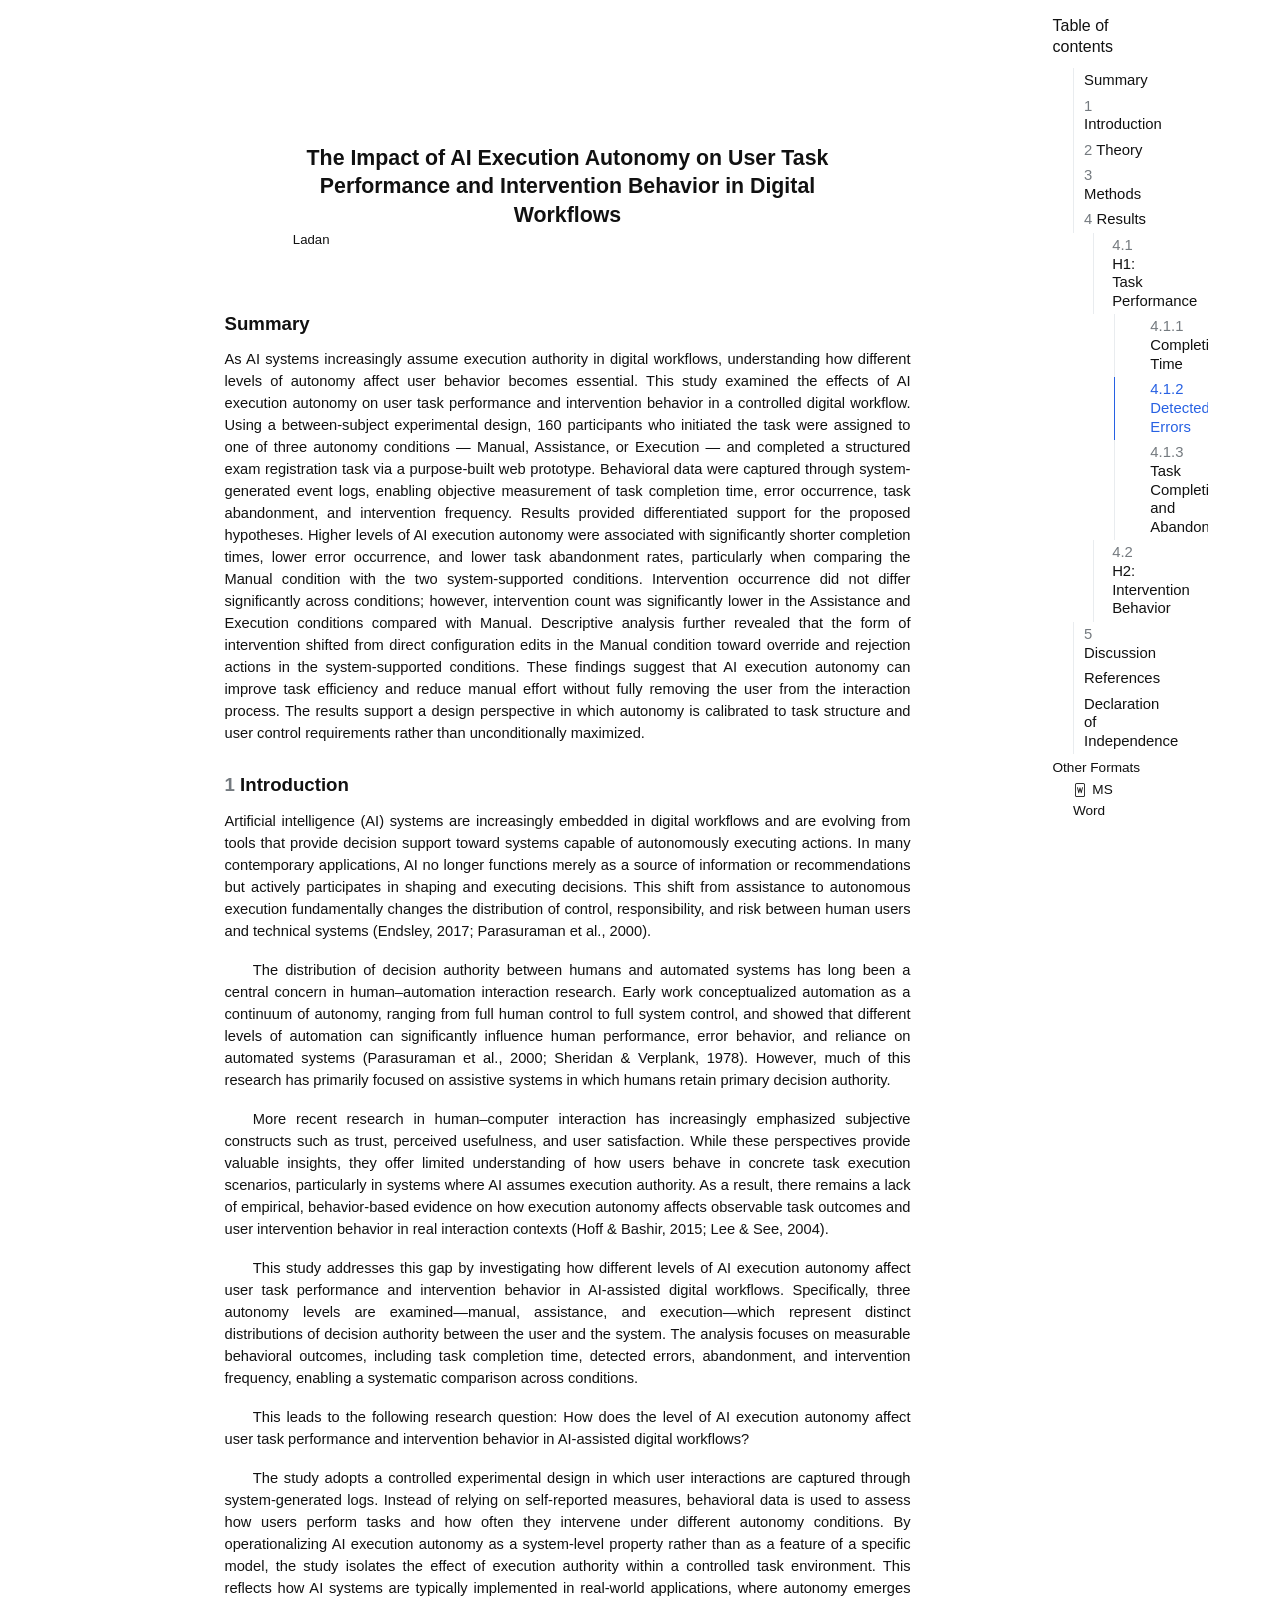
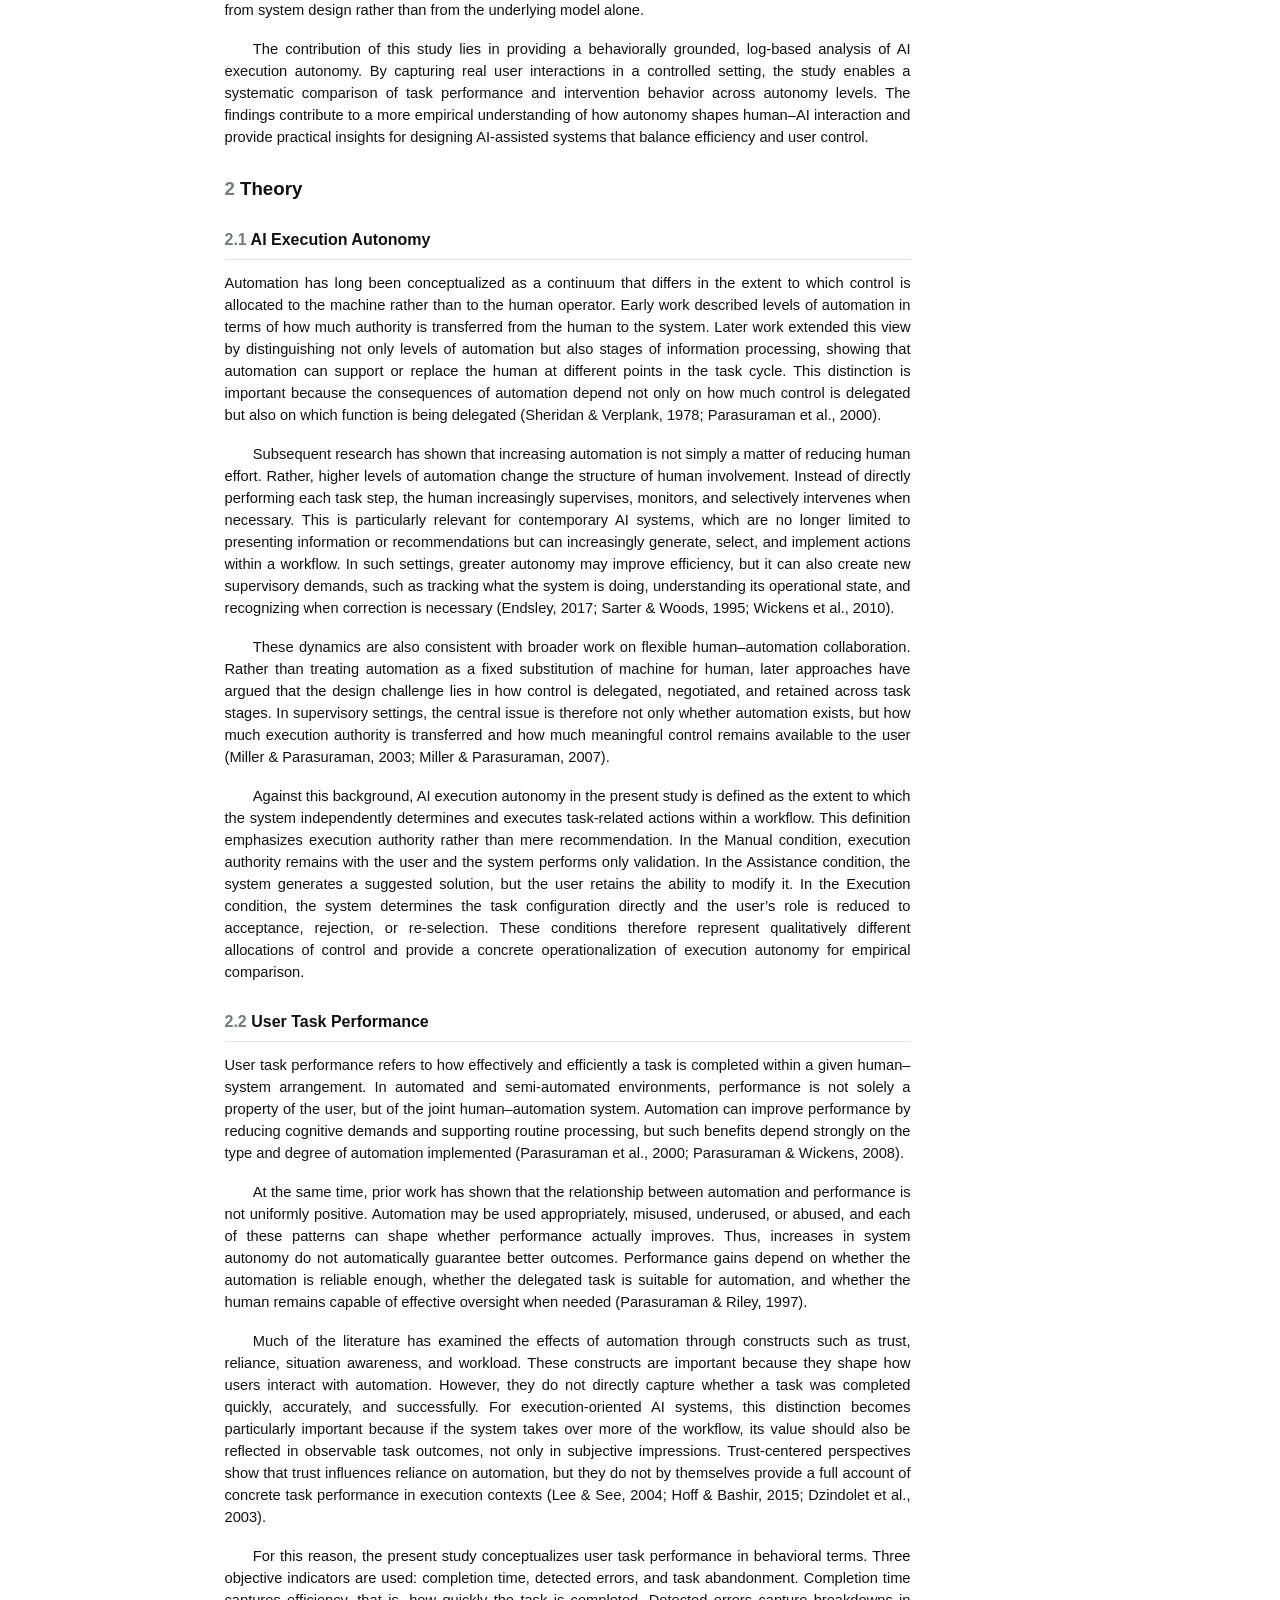
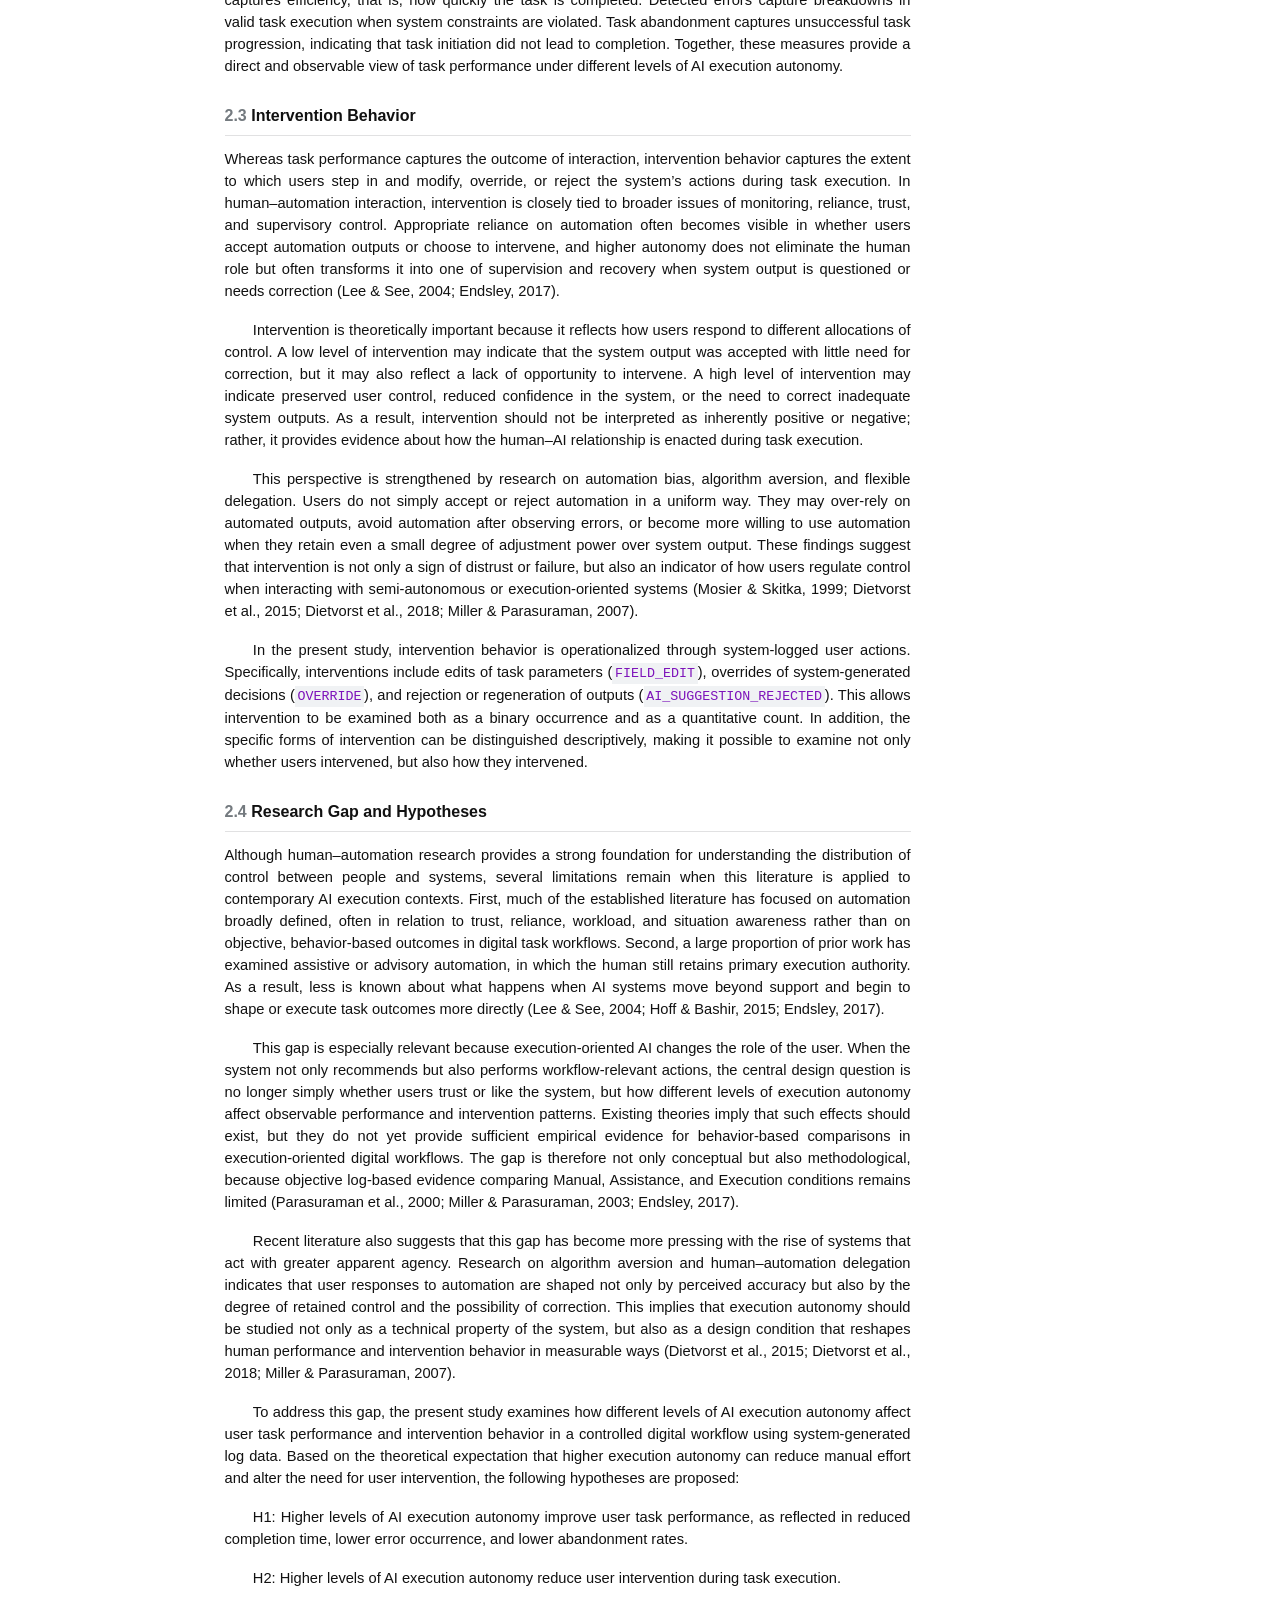
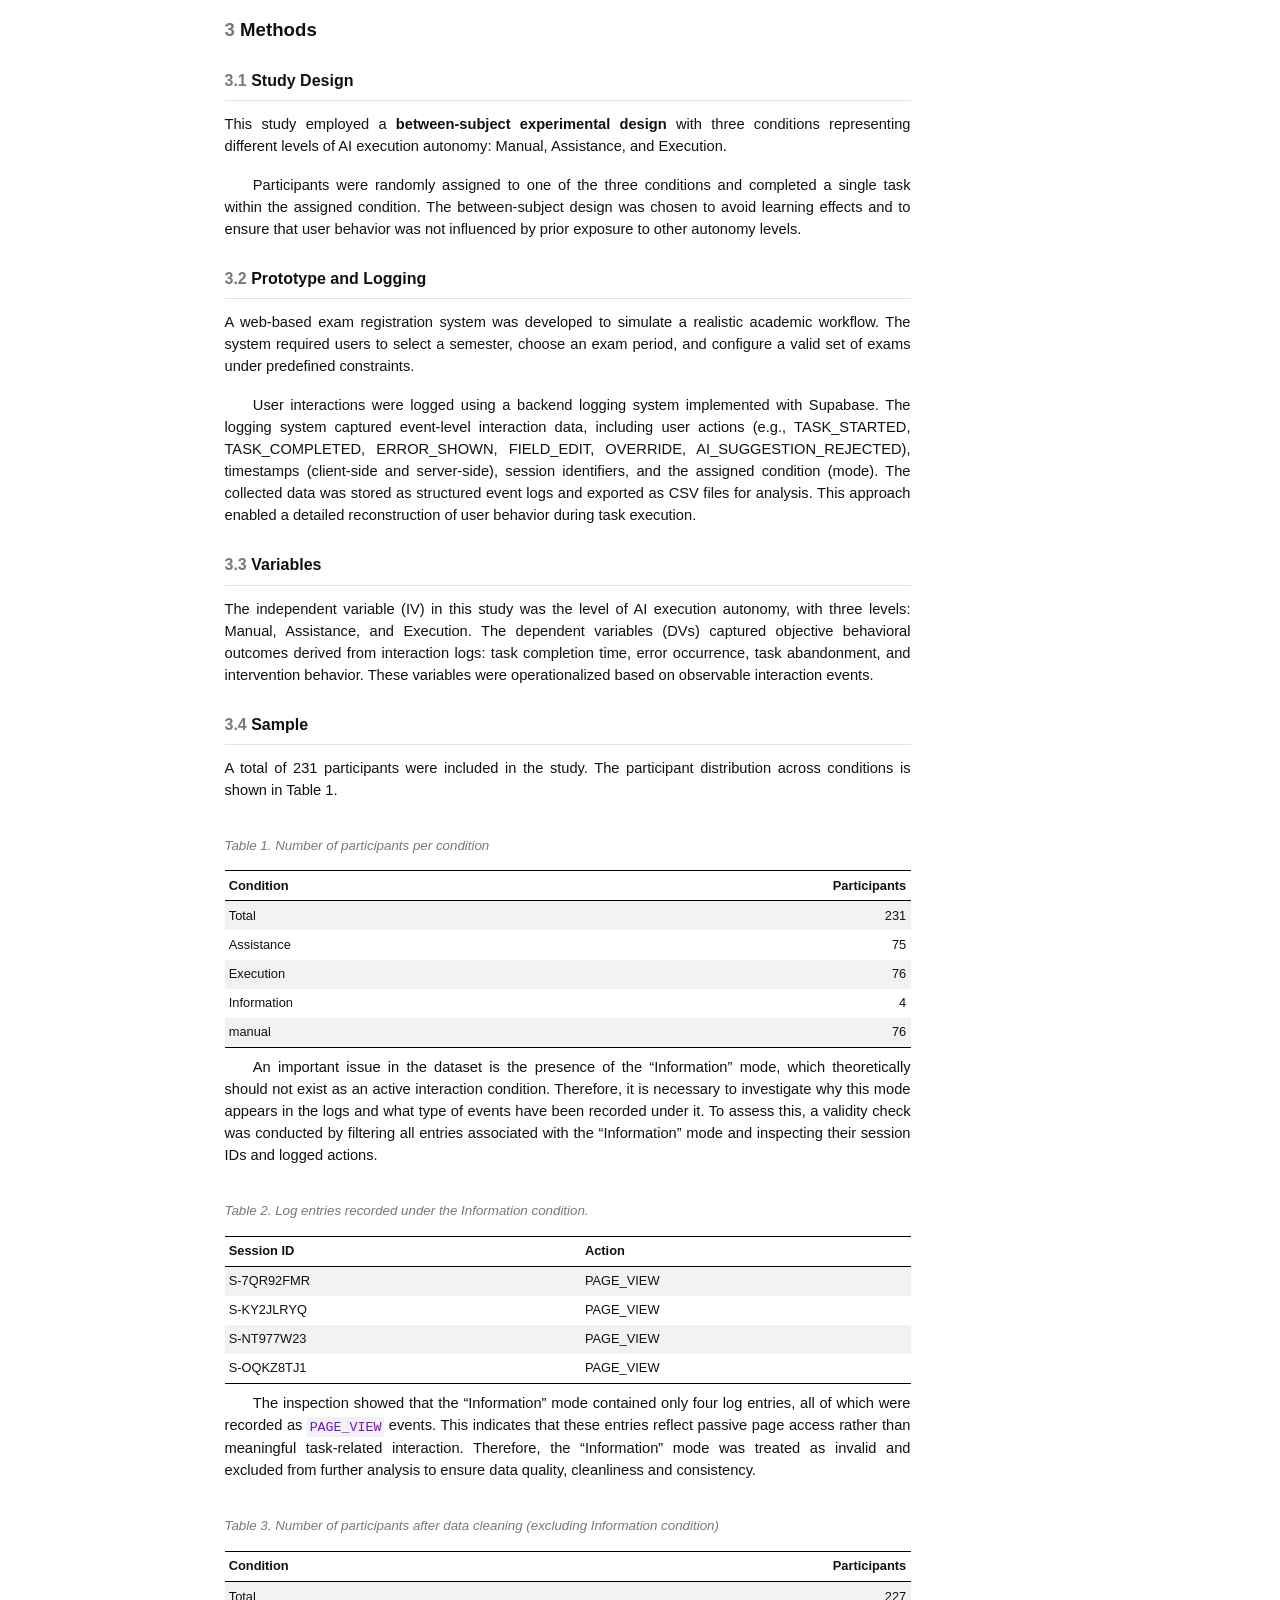
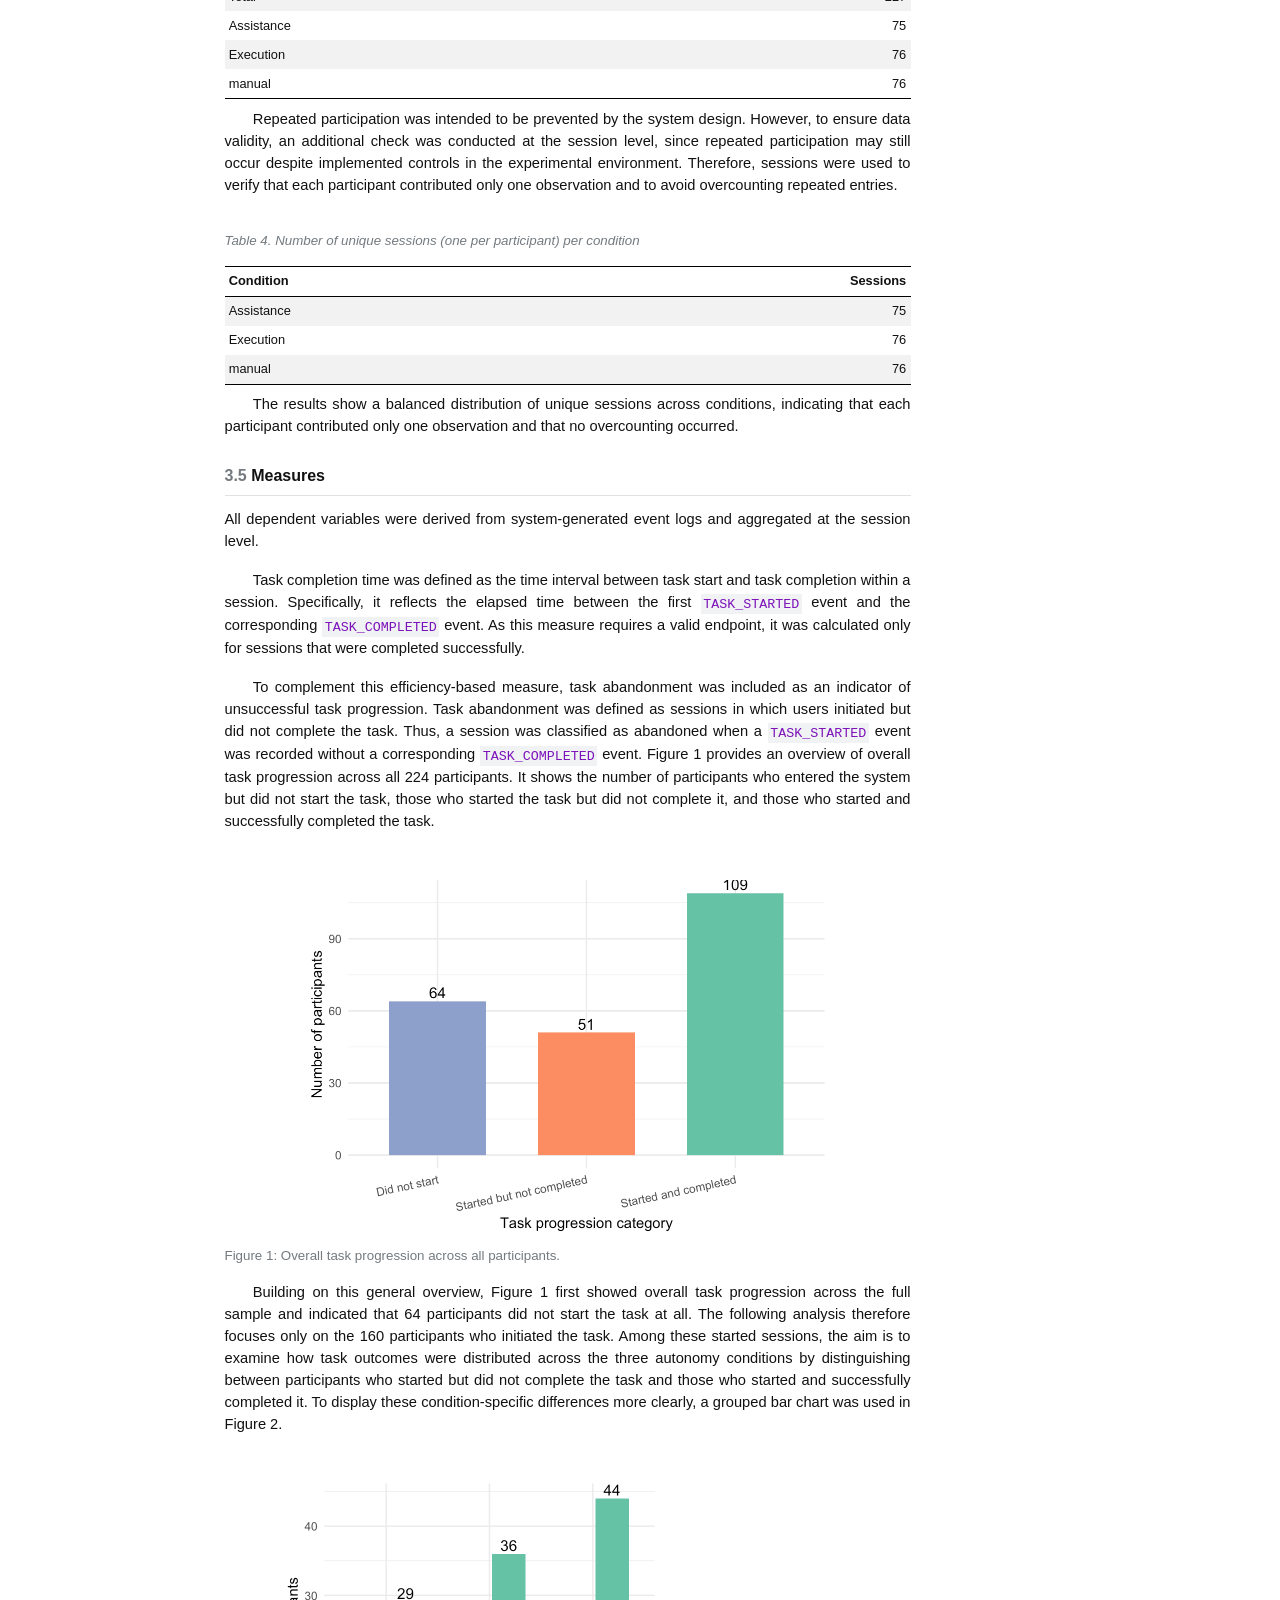
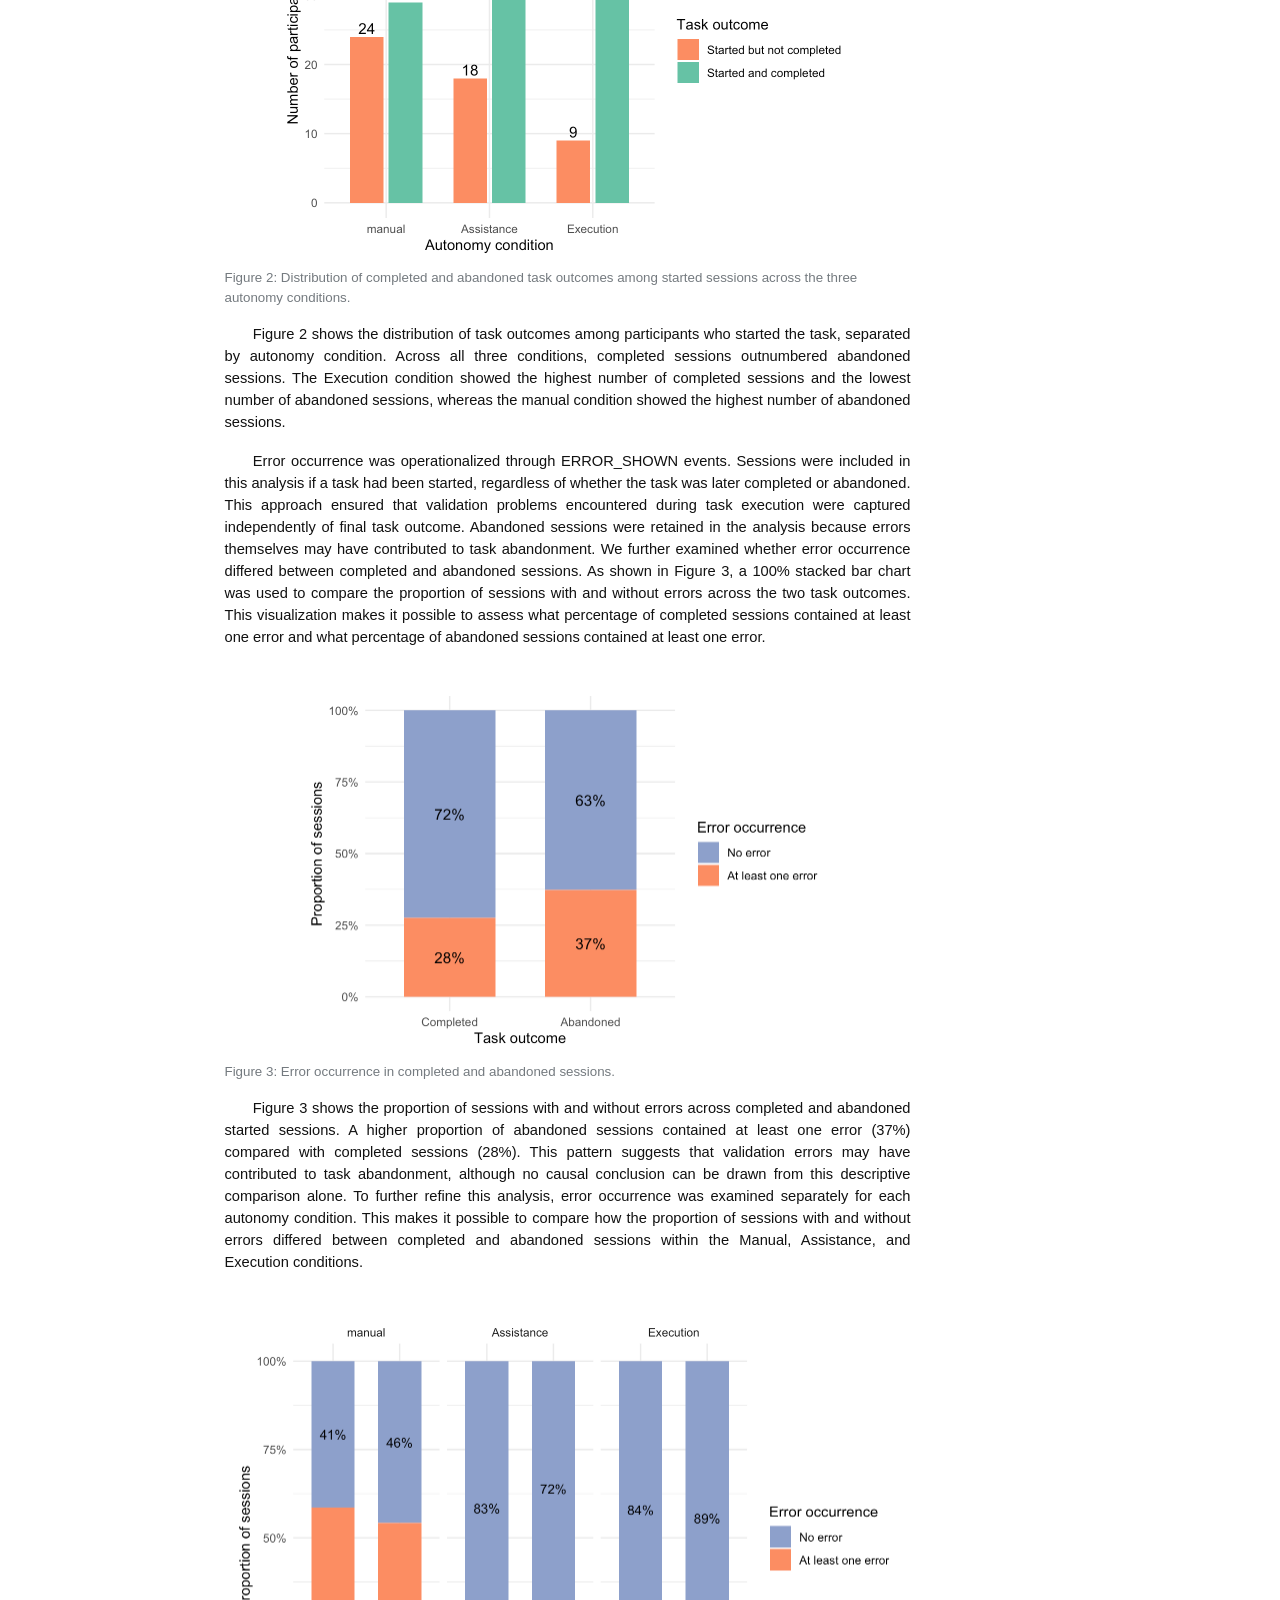
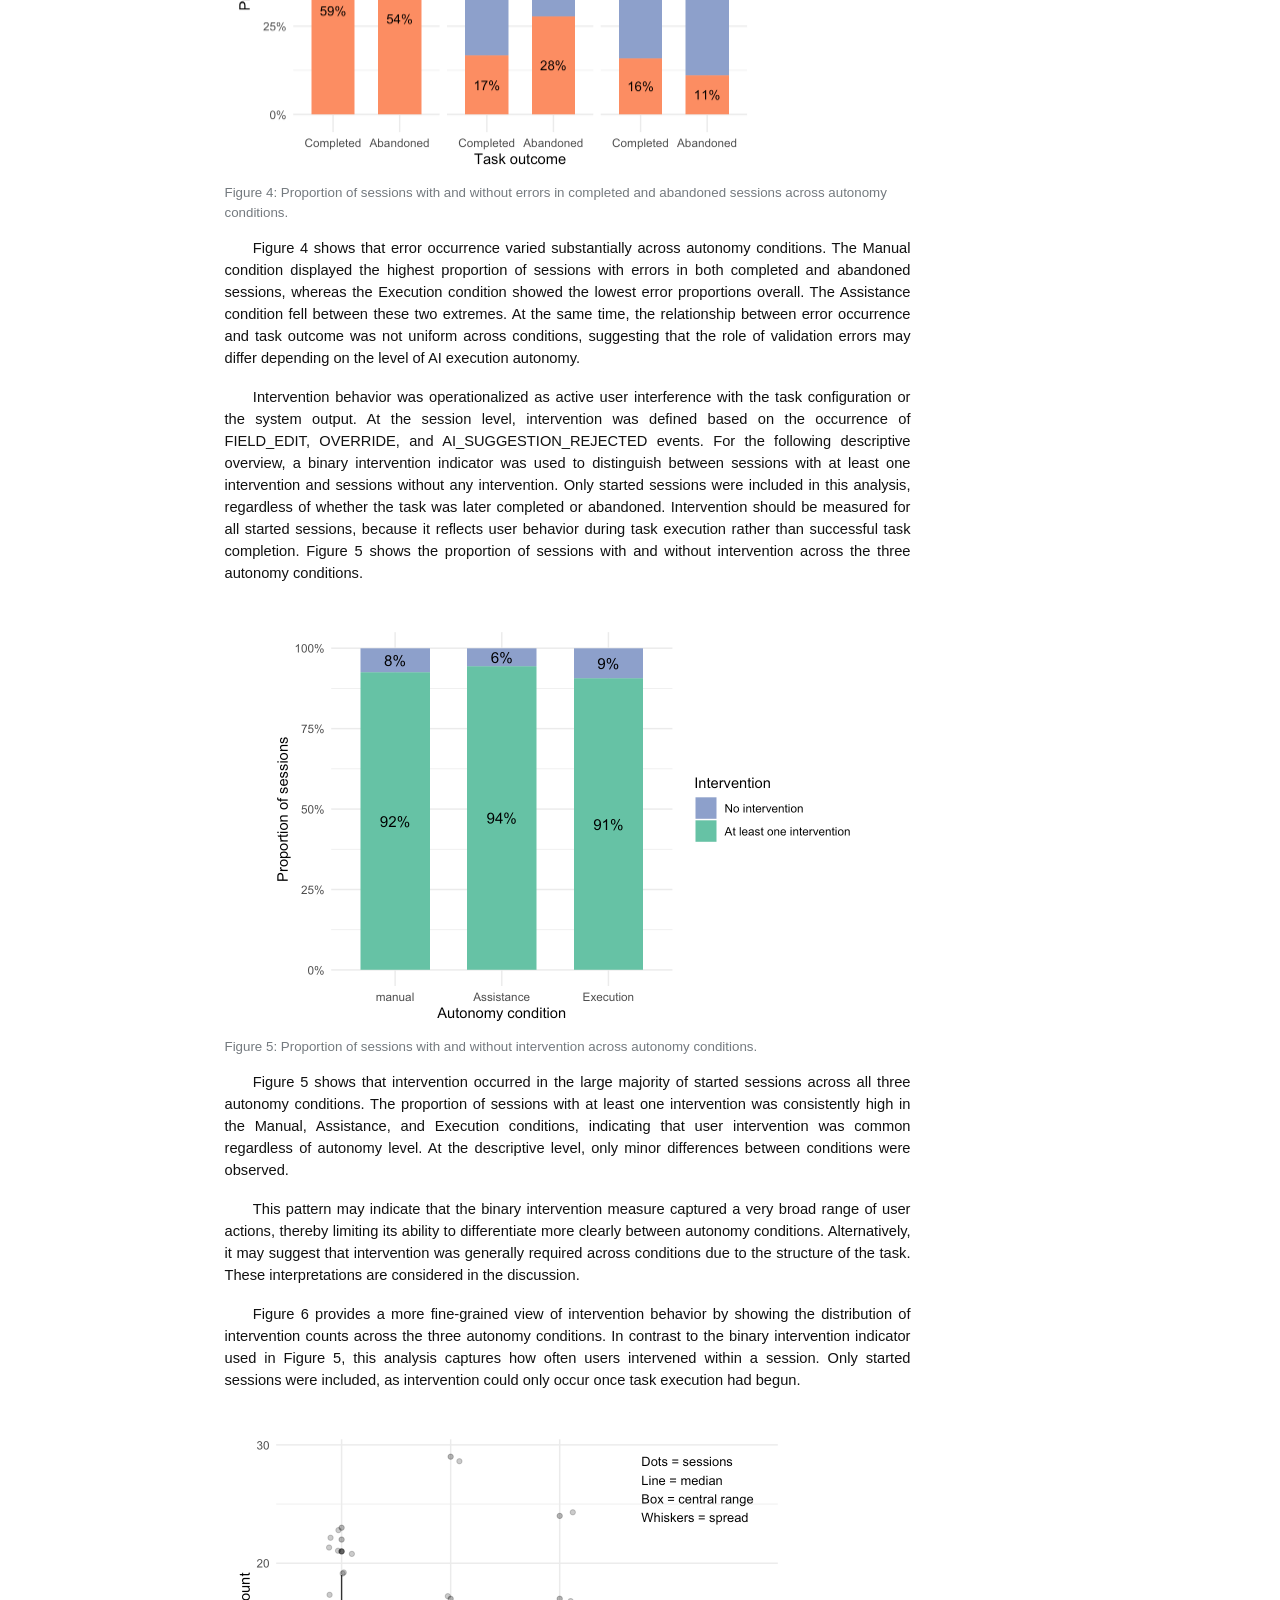
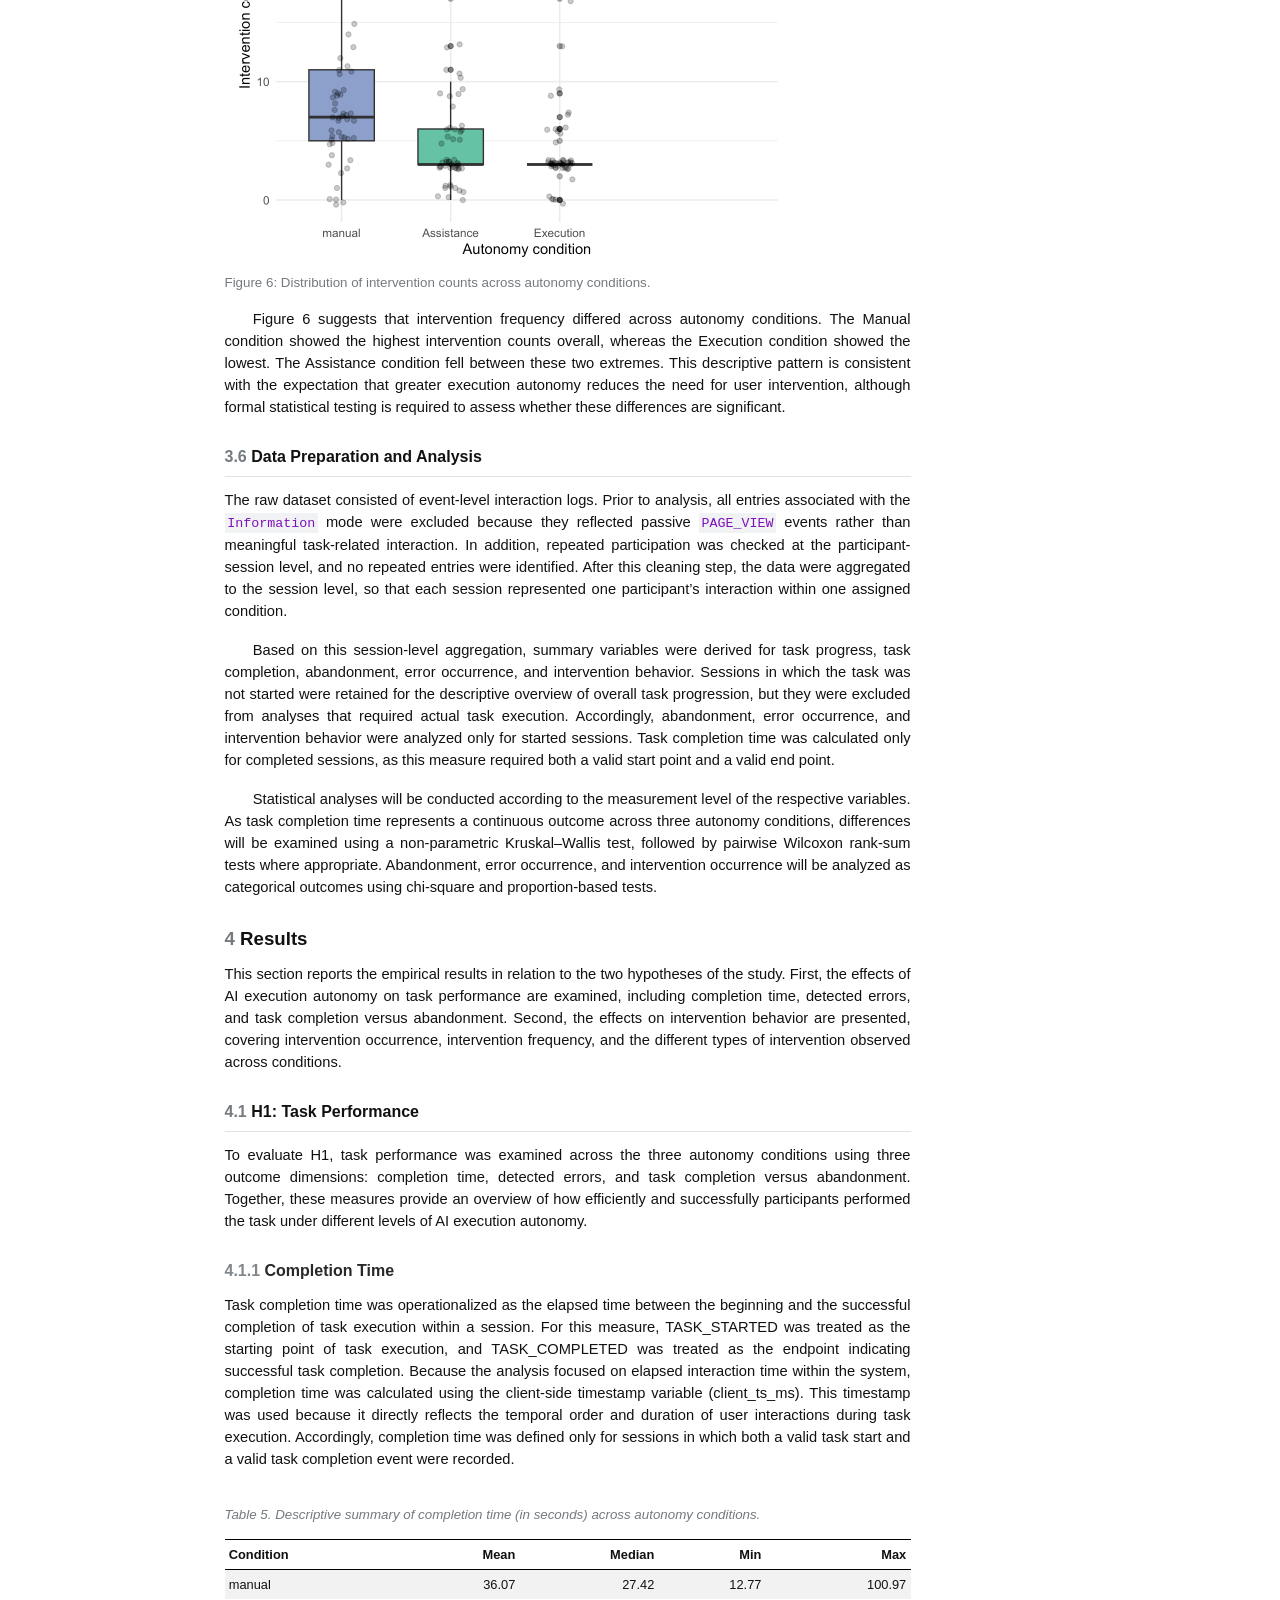
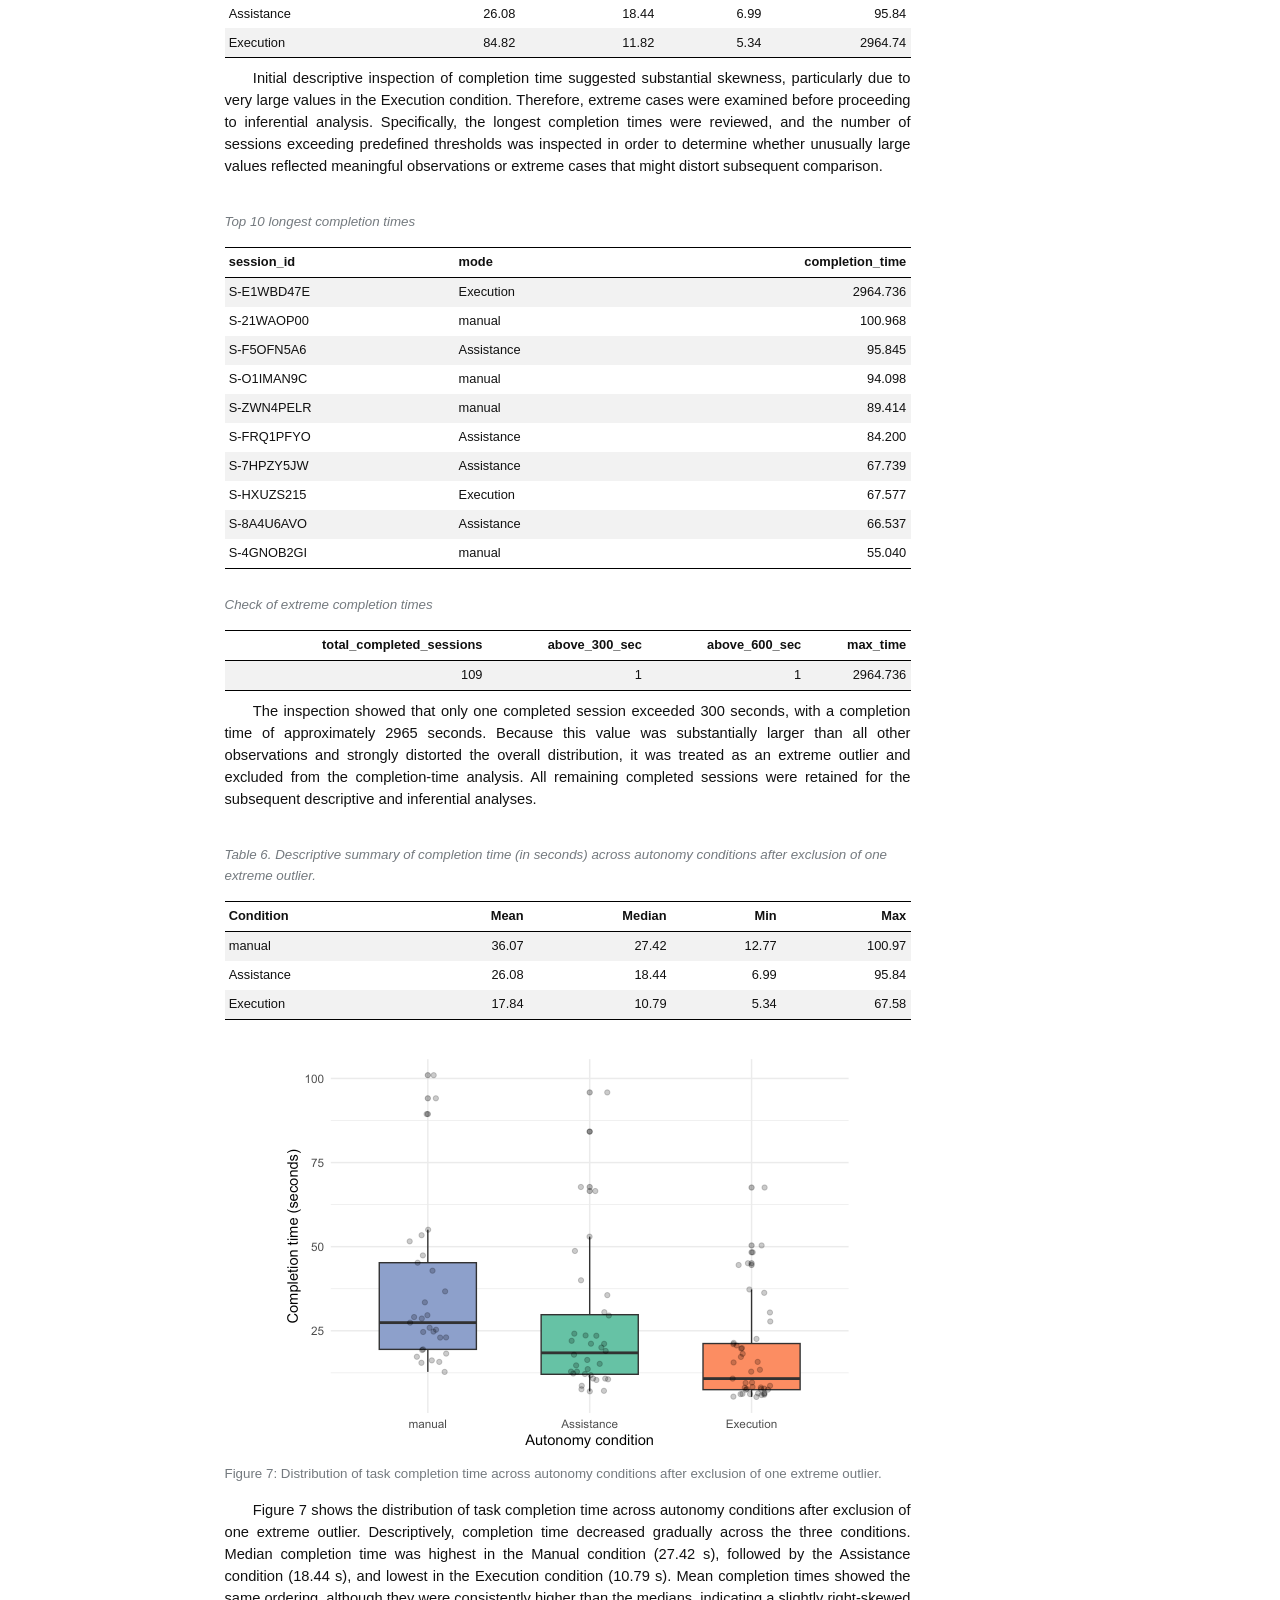
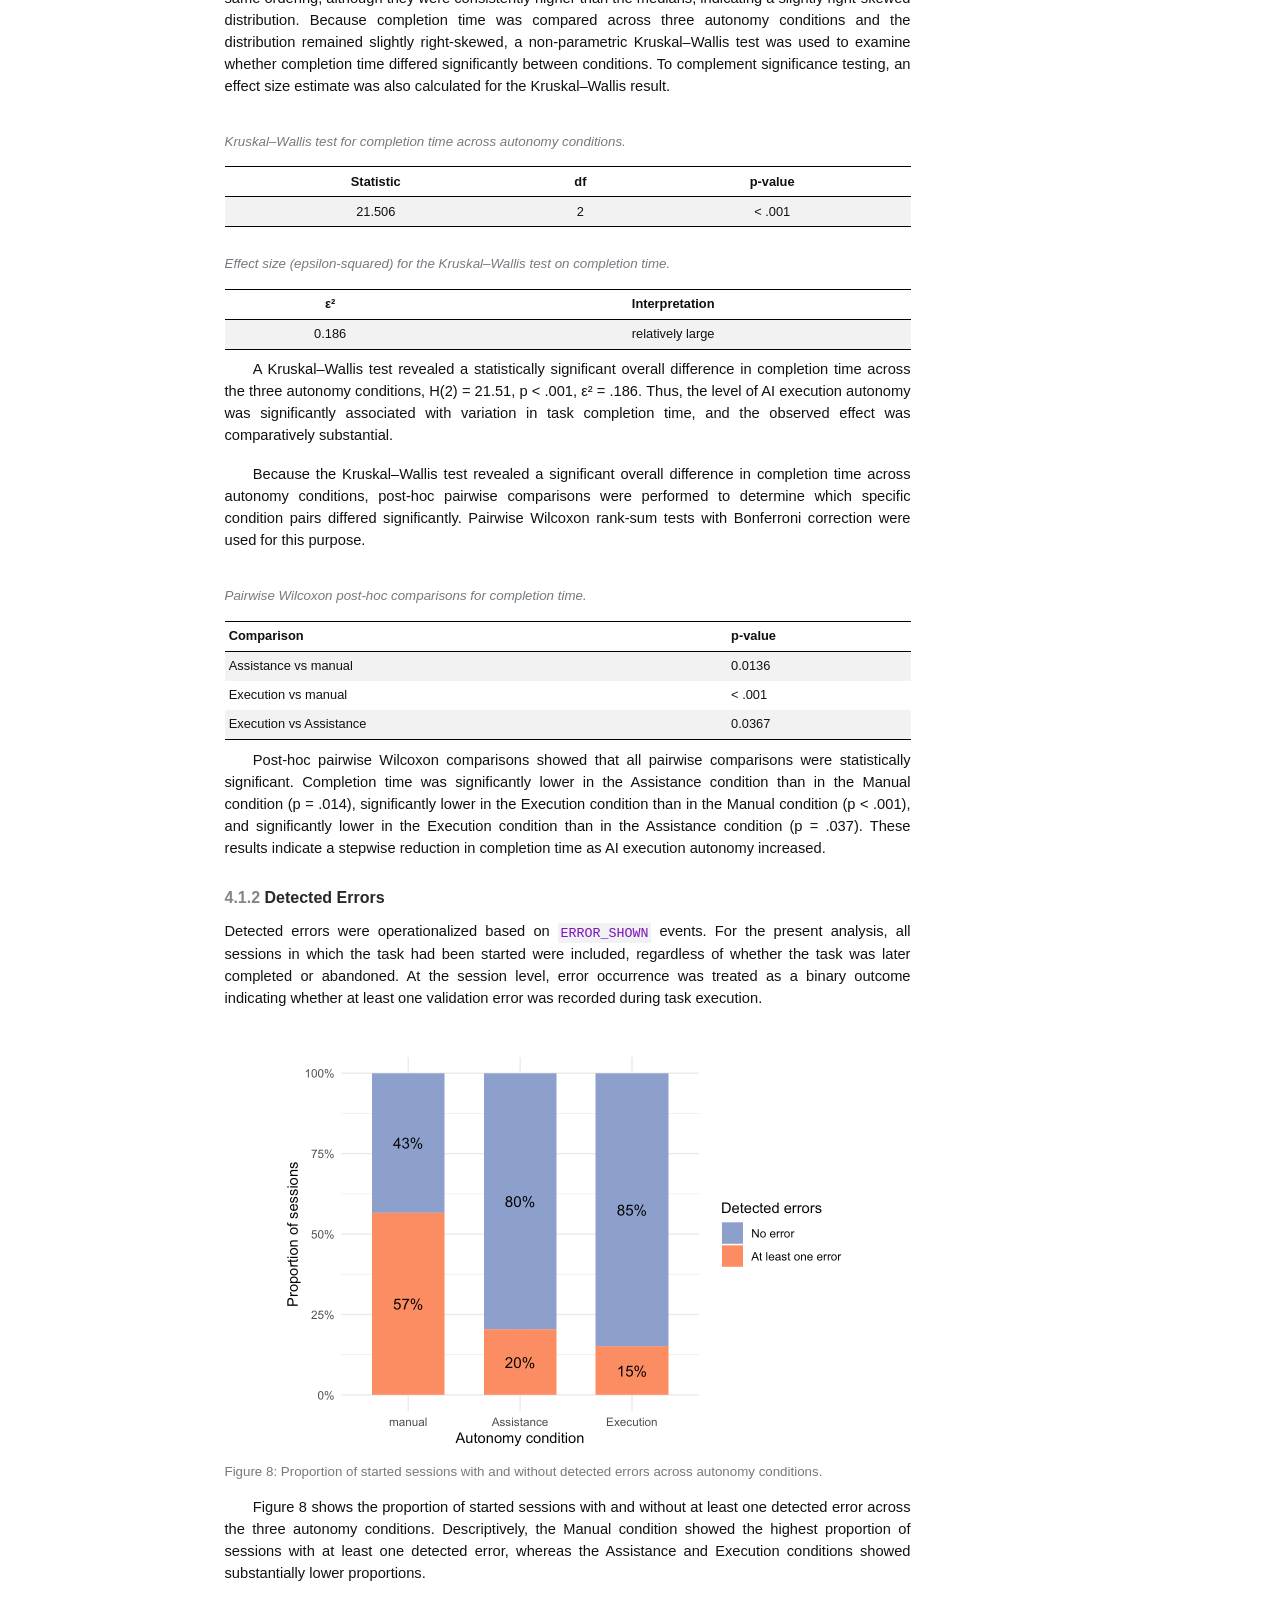
==== index.html @ ee274d94 "Apply PFH formatting guidelines - Add Summary and Declaration of Independence sections - Convert bul" ====
<!DOCTYPE html>
<html xmlns="http://www.w3.org/1999/xhtml" lang="en" xml:lang="en"><head>

<meta charset="utf-8">
<meta name="generator" content="quarto-1.9.36">

<meta name="viewport" content="width=device-width, initial-scale=1.0, user-scalable=yes">

<meta name="author" content="Ladan">

<title>The Impact of AI Execution Autonomy on User Task Performance and Intervention Behavior in Digital Workflows</title>
<style>
/* Default styles provided by pandoc.
** See https://pandoc.org/MANUAL.html#variables-for-html for config info.
*/
code{white-space: pre-wrap;}
span.smallcaps{font-variant: small-caps;}
div.columns{display: flex; gap: min(4vw, 1.5em);}
div.column{flex: auto; overflow-x: auto;}
div.hanging-indent{margin-left: 1.5em; text-indent: -1.5em;}
ul.task-list{list-style: none;}
ul.task-list li input[type="checkbox"] {
  width: 0.8em;
  margin: 0 0.8em 0.2em -1em; /* quarto-specific, see https://github.com/quarto-dev/quarto-cli/issues/4556 */ 
  vertical-align: middle;
}
</style>


<script src="ai-execution-autonomy-analysis_files/libs/clipboard/clipboard.min.js"></script>
<script src="ai-execution-autonomy-analysis_files/libs/quarto-html/quarto.js" type="module"></script>
<script src="ai-execution-autonomy-analysis_files/libs/quarto-html/tabsets/tabsets.js" type="module"></script>
<script src="ai-execution-autonomy-analysis_files/libs/quarto-html/popper.min.js"></script>
<script src="ai-execution-autonomy-analysis_files/libs/quarto-html/tippy.umd.min.js"></script>
<script src="ai-execution-autonomy-analysis_files/libs/quarto-html/anchor.min.js"></script>
<link href="ai-execution-autonomy-analysis_files/libs/quarto-html/tippy.css" rel="stylesheet">
<link href="ai-execution-autonomy-analysis_files/libs/quarto-html/quarto-syntax-highlighting-845c23b38eaddc0f92fda52bfe77a8c8.css" rel="stylesheet" id="quarto-text-highlighting-styles">
<script src="ai-execution-autonomy-analysis_files/libs/bootstrap/bootstrap.min.js"></script>
<link href="ai-execution-autonomy-analysis_files/libs/bootstrap/bootstrap-icons.css" rel="stylesheet">
<link href="ai-execution-autonomy-analysis_files/libs/bootstrap/bootstrap-8ffd5f67044e5306d9846f29df41dda5.min.css" rel="stylesheet" append-hash="true" id="quarto-bootstrap" data-mode="light">


<link rel="stylesheet" href="styles.css">
</head>

<body class="quarto-light">

<div id="quarto-content" class="page-columns page-rows-contents page-layout-article">
<div id="quarto-margin-sidebar" class="sidebar margin-sidebar">
  <nav id="TOC" role="doc-toc" class="toc-active">
    <h2 id="toc-title">Table of contents</h2>
   
  <ul>
  <li><a href="#summary" id="toc-summary" class="nav-link active" data-scroll-target="#summary">Summary</a></li>
  <li><a href="#introduction" id="toc-introduction" class="nav-link" data-scroll-target="#introduction"><span class="header-section-number">1</span> Introduction</a></li>
  <li><a href="#theory" id="toc-theory" class="nav-link" data-scroll-target="#theory"><span class="header-section-number">2</span> Theory</a>
  <ul class="collapse">
  <li><a href="#ai-execution-autonomy" id="toc-ai-execution-autonomy" class="nav-link" data-scroll-target="#ai-execution-autonomy"><span class="header-section-number">2.1</span> AI Execution Autonomy</a></li>
  <li><a href="#user-task-performance" id="toc-user-task-performance" class="nav-link" data-scroll-target="#user-task-performance"><span class="header-section-number">2.2</span> User Task Performance</a></li>
  <li><a href="#intervention-behavior" id="toc-intervention-behavior" class="nav-link" data-scroll-target="#intervention-behavior"><span class="header-section-number">2.3</span> Intervention Behavior</a></li>
  <li><a href="#research-gap-and-hypotheses" id="toc-research-gap-and-hypotheses" class="nav-link" data-scroll-target="#research-gap-and-hypotheses"><span class="header-section-number">2.4</span> Research Gap and Hypotheses</a></li>
  </ul></li>
  <li><a href="#methods" id="toc-methods" class="nav-link" data-scroll-target="#methods"><span class="header-section-number">3</span> Methods</a>
  <ul class="collapse">
  <li><a href="#study-design" id="toc-study-design" class="nav-link" data-scroll-target="#study-design"><span class="header-section-number">3.1</span> Study Design</a></li>
  <li><a href="#prototype-and-logging" id="toc-prototype-and-logging" class="nav-link" data-scroll-target="#prototype-and-logging"><span class="header-section-number">3.2</span> Prototype and Logging</a></li>
  <li><a href="#variables" id="toc-variables" class="nav-link" data-scroll-target="#variables"><span class="header-section-number">3.3</span> Variables</a></li>
  <li><a href="#sample" id="toc-sample" class="nav-link" data-scroll-target="#sample"><span class="header-section-number">3.4</span> Sample</a></li>
  <li><a href="#measures" id="toc-measures" class="nav-link" data-scroll-target="#measures"><span class="header-section-number">3.5</span> Measures</a></li>
  <li><a href="#data-preparation-and-analysis" id="toc-data-preparation-and-analysis" class="nav-link" data-scroll-target="#data-preparation-and-analysis"><span class="header-section-number">3.6</span> Data Preparation and Analysis</a></li>
  </ul></li>
  <li><a href="#results" id="toc-results" class="nav-link" data-scroll-target="#results"><span class="header-section-number">4</span> Results</a>
  <ul class="collapse">
  <li><a href="#h1-task-performance" id="toc-h1-task-performance" class="nav-link" data-scroll-target="#h1-task-performance"><span class="header-section-number">4.1</span> H1: Task Performance</a>
  <ul class="collapse">
  <li><a href="#completion-time" id="toc-completion-time" class="nav-link" data-scroll-target="#completion-time"><span class="header-section-number">4.1.1</span> Completion Time</a></li>
  <li><a href="#detected-errors" id="toc-detected-errors" class="nav-link" data-scroll-target="#detected-errors"><span class="header-section-number">4.1.2</span> Detected Errors</a></li>
  <li><a href="#task-completion-and-abandonment" id="toc-task-completion-and-abandonment" class="nav-link" data-scroll-target="#task-completion-and-abandonment"><span class="header-section-number">4.1.3</span> Task Completion and Abandonment</a></li>
  </ul></li>
  <li><a href="#h2-intervention-behavior" id="toc-h2-intervention-behavior" class="nav-link" data-scroll-target="#h2-intervention-behavior"><span class="header-section-number">4.2</span> H2: Intervention Behavior</a>
  <ul class="collapse">
  <li><a href="#intervention-occurrence" id="toc-intervention-occurrence" class="nav-link" data-scroll-target="#intervention-occurrence"><span class="header-section-number">4.2.1</span> Intervention Occurrence</a></li>
  <li><a href="#intervention-count" id="toc-intervention-count" class="nav-link" data-scroll-target="#intervention-count"><span class="header-section-number">4.2.2</span> Intervention Count</a></li>
  <li><a href="#types-of-intervention" id="toc-types-of-intervention" class="nav-link" data-scroll-target="#types-of-intervention"><span class="header-section-number">4.2.3</span> Types of Intervention</a></li>
  </ul></li>
  </ul></li>
  <li><a href="#discussion" id="toc-discussion" class="nav-link" data-scroll-target="#discussion"><span class="header-section-number">5</span> Discussion</a>
  <ul class="collapse">
  <li><a href="#evaluation-of-hypotheses" id="toc-evaluation-of-hypotheses" class="nav-link" data-scroll-target="#evaluation-of-hypotheses"><span class="header-section-number">5.1</span> Evaluation of Hypotheses</a></li>
  <li><a href="#summary-of-findings" id="toc-summary-of-findings" class="nav-link" data-scroll-target="#summary-of-findings"><span class="header-section-number">5.2</span> Summary of Findings</a></li>
  <li><a href="#interpretation" id="toc-interpretation" class="nav-link" data-scroll-target="#interpretation"><span class="header-section-number">5.3</span> Interpretation</a></li>
  <li><a href="#limitations" id="toc-limitations" class="nav-link" data-scroll-target="#limitations"><span class="header-section-number">5.4</span> Limitations</a></li>
  <li><a href="#practical-implications" id="toc-practical-implications" class="nav-link" data-scroll-target="#practical-implications"><span class="header-section-number">5.5</span> Practical Implications</a></li>
  <li><a href="#conclusion" id="toc-conclusion" class="nav-link" data-scroll-target="#conclusion"><span class="header-section-number">5.6</span> Conclusion</a></li>
  </ul></li>
  <li><a href="#references" id="toc-references" class="nav-link" data-scroll-target="#references">References</a></li>
  <li><a href="#declaration-of-independence" id="toc-declaration-of-independence" class="nav-link" data-scroll-target="#declaration-of-independence">Declaration of Independence</a></li>
  </ul>
<div class="quarto-alternate-formats"><h2>Other Formats</h2><ul><li><a href="ai-execution-autonomy-analysis.docx"><i class="bi bi-file-word"></i>MS Word</a></li></ul></div></nav>
</div>
<main class="content" id="quarto-document-content">

<header id="title-block-header" class="quarto-title-block default">
<div class="quarto-title">
<h1 class="title">The Impact of AI Execution Autonomy on User Task Performance and Intervention Behavior in Digital Workflows</h1>
</div>



<div class="quarto-title-meta">

    <div>
    <div class="quarto-title-meta-heading">Author</div>
    <div class="quarto-title-meta-contents">
             <p>Ladan </p>
          </div>
  </div>
    
  
    
  </div>
  


</header>


<section id="summary" class="level1 unnumbered">
<h1 class="unnumbered">Summary</h1>
<p>As AI systems increasingly assume execution authority in digital workflows, understanding how different levels of autonomy affect user behavior becomes essential. This study examined the effects of AI execution autonomy on user task performance and intervention behavior in a controlled digital workflow. Using a between-subject experimental design, 160 participants who initiated the task were assigned to one of three autonomy conditions — Manual, Assistance, or Execution — and completed a structured exam registration task via a purpose-built web prototype. Behavioral data were captured through system-generated event logs, enabling objective measurement of task completion time, error occurrence, task abandonment, and intervention frequency. Results provided differentiated support for the proposed hypotheses. Higher levels of AI execution autonomy were associated with significantly shorter completion times, lower error occurrence, and lower task abandonment rates, particularly when comparing the Manual condition with the two system-supported conditions. Intervention occurrence did not differ significantly across conditions; however, intervention count was significantly lower in the Assistance and Execution conditions compared with Manual. Descriptive analysis further revealed that the form of intervention shifted from direct configuration edits in the Manual condition toward override and rejection actions in the system-supported conditions. These findings suggest that AI execution autonomy can improve task efficiency and reduce manual effort without fully removing the user from the interaction process. The results support a design perspective in which autonomy is calibrated to task structure and user control requirements rather than unconditionally maximized.</p>
</section>
<section id="introduction" class="level1" data-number="1">
<h1 data-number="1"><span class="header-section-number">1</span> Introduction</h1>
<p>Artificial intelligence (AI) systems are increasingly embedded in digital workflows and are evolving from tools that provide decision support toward systems capable of autonomously executing actions. In many contemporary applications, AI no longer functions merely as a source of information or recommendations but actively participates in shaping and executing decisions. This shift from assistance to autonomous execution fundamentally changes the distribution of control, responsibility, and risk between human users and technical systems (Endsley, 2017; Parasuraman et al., 2000).</p>
<p>The distribution of decision authority between humans and automated systems has long been a central concern in human–automation interaction research. Early work conceptualized automation as a continuum of autonomy, ranging from full human control to full system control, and showed that different levels of automation can significantly influence human performance, error behavior, and reliance on automated systems (Parasuraman et al., 2000; Sheridan &amp; Verplank, 1978). However, much of this research has primarily focused on assistive systems in which humans retain primary decision authority.</p>
<p>More recent research in human–computer interaction has increasingly emphasized subjective constructs such as trust, perceived usefulness, and user satisfaction. While these perspectives provide valuable insights, they offer limited understanding of how users behave in concrete task execution scenarios, particularly in systems where AI assumes execution authority. As a result, there remains a lack of empirical, behavior-based evidence on how execution autonomy affects observable task outcomes and user intervention behavior in real interaction contexts (Hoff &amp; Bashir, 2015; Lee &amp; See, 2004).</p>
<p>This study addresses this gap by investigating how different levels of AI execution autonomy affect user task performance and intervention behavior in AI-assisted digital workflows. Specifically, three autonomy levels are examined—manual, assistance, and execution—which represent distinct distributions of decision authority between the user and the system. The analysis focuses on measurable behavioral outcomes, including task completion time, detected errors, abandonment, and intervention frequency, enabling a systematic comparison across conditions.</p>
<p>This leads to the following research question: How does the level of AI execution autonomy affect user task performance and intervention behavior in AI-assisted digital workflows?</p>
<p>The study adopts a controlled experimental design in which user interactions are captured through system-generated logs. Instead of relying on self-reported measures, behavioral data is used to assess how users perform tasks and how often they intervene under different autonomy conditions. By operationalizing AI execution autonomy as a system-level property rather than as a feature of a specific model, the study isolates the effect of execution authority within a controlled task environment. This reflects how AI systems are typically implemented in real-world applications, where autonomy emerges from system design rather than from the underlying model alone.</p>
<p>The contribution of this study lies in providing a behaviorally grounded, log-based analysis of AI execution autonomy. By capturing real user interactions in a controlled setting, the study enables a systematic comparison of task performance and intervention behavior across autonomy levels. The findings contribute to a more empirical understanding of how autonomy shapes human–AI interaction and provide practical insights for designing AI-assisted systems that balance efficiency and user control.</p>
</section>
<section id="theory" class="level1" data-number="2">
<h1 data-number="2"><span class="header-section-number">2</span> Theory</h1>
<section id="ai-execution-autonomy" class="level2" data-number="2.1">
<h2 data-number="2.1" class="anchored" data-anchor-id="ai-execution-autonomy"><span class="header-section-number">2.1</span> AI Execution Autonomy</h2>
<p>Automation has long been conceptualized as a continuum that differs in the extent to which control is allocated to the machine rather than to the human operator. Early work described levels of automation in terms of how much authority is transferred from the human to the system. Later work extended this view by distinguishing not only levels of automation but also stages of information processing, showing that automation can support or replace the human at different points in the task cycle. This distinction is important because the consequences of automation depend not only on how much control is delegated but also on which function is being delegated (Sheridan &amp; Verplank, 1978; Parasuraman et al., 2000).</p>
<p>Subsequent research has shown that increasing automation is not simply a matter of reducing human effort. Rather, higher levels of automation change the structure of human involvement. Instead of directly performing each task step, the human increasingly supervises, monitors, and selectively intervenes when necessary. This is particularly relevant for contemporary AI systems, which are no longer limited to presenting information or recommendations but can increasingly generate, select, and implement actions within a workflow. In such settings, greater autonomy may improve efficiency, but it can also create new supervisory demands, such as tracking what the system is doing, understanding its operational state, and recognizing when correction is necessary (Endsley, 2017; Sarter &amp; Woods, 1995; Wickens et al., 2010).</p>
<p>These dynamics are also consistent with broader work on flexible human–automation collaboration. Rather than treating automation as a fixed substitution of machine for human, later approaches have argued that the design challenge lies in how control is delegated, negotiated, and retained across task stages. In supervisory settings, the central issue is therefore not only whether automation exists, but how much execution authority is transferred and how much meaningful control remains available to the user (Miller &amp; Parasuraman, 2003; Miller &amp; Parasuraman, 2007).</p>
<p>Against this background, AI execution autonomy in the present study is defined as the extent to which the system independently determines and executes task-related actions within a workflow. This definition emphasizes execution authority rather than mere recommendation. In the Manual condition, execution authority remains with the user and the system performs only validation. In the Assistance condition, the system generates a suggested solution, but the user retains the ability to modify it. In the Execution condition, the system determines the task configuration directly and the user’s role is reduced to acceptance, rejection, or re-selection. These conditions therefore represent qualitatively different allocations of control and provide a concrete operationalization of execution autonomy for empirical comparison.</p>
</section>
<section id="user-task-performance" class="level2" data-number="2.2">
<h2 data-number="2.2" class="anchored" data-anchor-id="user-task-performance"><span class="header-section-number">2.2</span> User Task Performance</h2>
<p>User task performance refers to how effectively and efficiently a task is completed within a given human–system arrangement. In automated and semi-automated environments, performance is not solely a property of the user, but of the joint human–automation system. Automation can improve performance by reducing cognitive demands and supporting routine processing, but such benefits depend strongly on the type and degree of automation implemented (Parasuraman et al., 2000; Parasuraman &amp; Wickens, 2008).</p>
<p>At the same time, prior work has shown that the relationship between automation and performance is not uniformly positive. Automation may be used appropriately, misused, underused, or abused, and each of these patterns can shape whether performance actually improves. Thus, increases in system autonomy do not automatically guarantee better outcomes. Performance gains depend on whether the automation is reliable enough, whether the delegated task is suitable for automation, and whether the human remains capable of effective oversight when needed (Parasuraman &amp; Riley, 1997).</p>
<p>Much of the literature has examined the effects of automation through constructs such as trust, reliance, situation awareness, and workload. These constructs are important because they shape how users interact with automation. However, they do not directly capture whether a task was completed quickly, accurately, and successfully. For execution-oriented AI systems, this distinction becomes particularly important because if the system takes over more of the workflow, its value should also be reflected in observable task outcomes, not only in subjective impressions. Trust-centered perspectives show that trust influences reliance on automation, but they do not by themselves provide a full account of concrete task performance in execution contexts (Lee &amp; See, 2004; Hoff &amp; Bashir, 2015; Dzindolet et al., 2003).</p>
<p>For this reason, the present study conceptualizes user task performance in behavioral terms. Three objective indicators are used: completion time, detected errors, and task abandonment. Completion time captures efficiency, that is, how quickly the task is completed. Detected errors capture breakdowns in valid task execution when system constraints are violated. Task abandonment captures unsuccessful task progression, indicating that task initiation did not lead to completion. Together, these measures provide a direct and observable view of task performance under different levels of AI execution autonomy.</p>
</section>
<section id="intervention-behavior" class="level2" data-number="2.3">
<h2 data-number="2.3" class="anchored" data-anchor-id="intervention-behavior"><span class="header-section-number">2.3</span> Intervention Behavior</h2>
<p>Whereas task performance captures the outcome of interaction, intervention behavior captures the extent to which users step in and modify, override, or reject the system’s actions during task execution. In human–automation interaction, intervention is closely tied to broader issues of monitoring, reliance, trust, and supervisory control. Appropriate reliance on automation often becomes visible in whether users accept automation outputs or choose to intervene, and higher autonomy does not eliminate the human role but often transforms it into one of supervision and recovery when system output is questioned or needs correction (Lee &amp; See, 2004; Endsley, 2017).</p>
<p>Intervention is theoretically important because it reflects how users respond to different allocations of control. A low level of intervention may indicate that the system output was accepted with little need for correction, but it may also reflect a lack of opportunity to intervene. A high level of intervention may indicate preserved user control, reduced confidence in the system, or the need to correct inadequate system outputs. As a result, intervention should not be interpreted as inherently positive or negative; rather, it provides evidence about how the human–AI relationship is enacted during task execution.</p>
<p>This perspective is strengthened by research on automation bias, algorithm aversion, and flexible delegation. Users do not simply accept or reject automation in a uniform way. They may over-rely on automated outputs, avoid automation after observing errors, or become more willing to use automation when they retain even a small degree of adjustment power over system output. These findings suggest that intervention is not only a sign of distrust or failure, but also an indicator of how users regulate control when interacting with semi-autonomous or execution-oriented systems (Mosier &amp; Skitka, 1999; Dietvorst et al., 2015; Dietvorst et al., 2018; Miller &amp; Parasuraman, 2007).</p>
<p>In the present study, intervention behavior is operationalized through system-logged user actions. Specifically, interventions include edits of task parameters (<code>FIELD_EDIT</code>), overrides of system-generated decisions (<code>OVERRIDE</code>), and rejection or regeneration of outputs (<code>AI_SUGGESTION_REJECTED</code>). This allows intervention to be examined both as a binary occurrence and as a quantitative count. In addition, the specific forms of intervention can be distinguished descriptively, making it possible to examine not only whether users intervened, but also how they intervened.</p>
</section>
<section id="research-gap-and-hypotheses" class="level2" data-number="2.4">
<h2 data-number="2.4" class="anchored" data-anchor-id="research-gap-and-hypotheses"><span class="header-section-number">2.4</span> Research Gap and Hypotheses</h2>
<p>Although human–automation research provides a strong foundation for understanding the distribution of control between people and systems, several limitations remain when this literature is applied to contemporary AI execution contexts. First, much of the established literature has focused on automation broadly defined, often in relation to trust, reliance, workload, and situation awareness rather than on objective, behavior-based outcomes in digital task workflows. Second, a large proportion of prior work has examined assistive or advisory automation, in which the human still retains primary execution authority. As a result, less is known about what happens when AI systems move beyond support and begin to shape or execute task outcomes more directly (Lee &amp; See, 2004; Hoff &amp; Bashir, 2015; Endsley, 2017).</p>
<p>This gap is especially relevant because execution-oriented AI changes the role of the user. When the system not only recommends but also performs workflow-relevant actions, the central design question is no longer simply whether users trust or like the system, but how different levels of execution autonomy affect observable performance and intervention patterns. Existing theories imply that such effects should exist, but they do not yet provide sufficient empirical evidence for behavior-based comparisons in execution-oriented digital workflows. The gap is therefore not only conceptual but also methodological, because objective log-based evidence comparing Manual, Assistance, and Execution conditions remains limited (Parasuraman et al., 2000; Miller &amp; Parasuraman, 2003; Endsley, 2017).</p>
<p>Recent literature also suggests that this gap has become more pressing with the rise of systems that act with greater apparent agency. Research on algorithm aversion and human–automation delegation indicates that user responses to automation are shaped not only by perceived accuracy but also by the degree of retained control and the possibility of correction. This implies that execution autonomy should be studied not only as a technical property of the system, but also as a design condition that reshapes human performance and intervention behavior in measurable ways (Dietvorst et al., 2015; Dietvorst et al., 2018; Miller &amp; Parasuraman, 2007).</p>
<p>To address this gap, the present study examines how different levels of AI execution autonomy affect user task performance and intervention behavior in a controlled digital workflow using system-generated log data. Based on the theoretical expectation that higher execution autonomy can reduce manual effort and alter the need for user intervention, the following hypotheses are proposed:</p>
<p>H1: Higher levels of AI execution autonomy improve user task performance, as reflected in reduced completion time, lower error occurrence, and lower abandonment rates.</p>
<p>H2: Higher levels of AI execution autonomy reduce user intervention during task execution.</p>
</section>
</section>
<section id="methods" class="level1" data-number="3">
<h1 data-number="3"><span class="header-section-number">3</span> Methods</h1>
<section id="study-design" class="level2" data-number="3.1">
<h2 data-number="3.1" class="anchored" data-anchor-id="study-design"><span class="header-section-number">3.1</span> Study Design</h2>
<p>This study employed a <strong>between-subject experimental design</strong> with three conditions representing different levels of AI execution autonomy: Manual, Assistance, and Execution.</p>
<p>Participants were randomly assigned to one of the three conditions and completed a single task within the assigned condition. The between-subject design was chosen to avoid learning effects and to ensure that user behavior was not influenced by prior exposure to other autonomy levels.</p>
</section>
<section id="prototype-and-logging" class="level2" data-number="3.2">
<h2 data-number="3.2" class="anchored" data-anchor-id="prototype-and-logging"><span class="header-section-number">3.2</span> Prototype and Logging</h2>
<p>A web-based exam registration system was developed to simulate a realistic academic workflow. The system required users to select a semester, choose an exam period, and configure a valid set of exams under predefined constraints.</p>
<p>User interactions were logged using a backend logging system implemented with Supabase. The logging system captured event-level interaction data, including user actions (e.g., TASK_STARTED, TASK_COMPLETED, ERROR_SHOWN, FIELD_EDIT, OVERRIDE, AI_SUGGESTION_REJECTED), timestamps (client-side and server-side), session identifiers, and the assigned condition (mode). The collected data was stored as structured event logs and exported as CSV files for analysis. This approach enabled a detailed reconstruction of user behavior during task execution.</p>
</section>
<section id="variables" class="level2" data-number="3.3">
<h2 data-number="3.3" class="anchored" data-anchor-id="variables"><span class="header-section-number">3.3</span> Variables</h2>
<p>The independent variable (IV) in this study was the level of AI execution autonomy, with three levels: Manual, Assistance, and Execution. The dependent variables (DVs) captured objective behavioral outcomes derived from interaction logs: task completion time, error occurrence, task abandonment, and intervention behavior. These variables were operationalized based on observable interaction events.</p>
</section>
<section id="sample" class="level2" data-number="3.4">
<h2 data-number="3.4" class="anchored" data-anchor-id="sample"><span class="header-section-number">3.4</span> Sample</h2>
<p>A total of 231 participants were included in the study. The participant distribution across conditions is shown in Table 1.</p>
<div class="cell">
<div class="cell-output-display">
<table class="caption-top table table-sm table-striped small">
<caption>Table 1. Number of participants per condition</caption>
<thead>
<tr class="header">
<th style="text-align: left;">Condition</th>
<th style="text-align: right;">Participants</th>
</tr>
</thead>
<tbody>
<tr class="odd">
<td style="text-align: left;">Total</td>
<td style="text-align: right;">231</td>
</tr>
<tr class="even">
<td style="text-align: left;">Assistance</td>
<td style="text-align: right;">75</td>
</tr>
<tr class="odd">
<td style="text-align: left;">Execution</td>
<td style="text-align: right;">76</td>
</tr>
<tr class="even">
<td style="text-align: left;">Information</td>
<td style="text-align: right;">4</td>
</tr>
<tr class="odd">
<td style="text-align: left;">manual</td>
<td style="text-align: right;">76</td>
</tr>
</tbody>
</table>
</div>
</div>
<p>An important issue in the dataset is the presence of the “Information” mode, which theoretically should not exist as an active interaction condition. Therefore, it is necessary to investigate why this mode appears in the logs and what type of events have been recorded under it. To assess this, a validity check was conducted by filtering all entries associated with the “Information” mode and inspecting their session IDs and logged actions.</p>
<div class="cell">
<div class="cell-output-display">
<table class="caption-top table table-sm table-striped small">
<caption>Table 2. Log entries recorded under the Information condition.</caption>
<thead>
<tr class="header">
<th style="text-align: left;">Session ID</th>
<th style="text-align: left;">Action</th>
</tr>
</thead>
<tbody>
<tr class="odd">
<td style="text-align: left;">S-7QR92FMR</td>
<td style="text-align: left;">PAGE_VIEW</td>
</tr>
<tr class="even">
<td style="text-align: left;">S-KY2JLRYQ</td>
<td style="text-align: left;">PAGE_VIEW</td>
</tr>
<tr class="odd">
<td style="text-align: left;">S-NT977W23</td>
<td style="text-align: left;">PAGE_VIEW</td>
</tr>
<tr class="even">
<td style="text-align: left;">S-OQKZ8TJ1</td>
<td style="text-align: left;">PAGE_VIEW</td>
</tr>
</tbody>
</table>
</div>
</div>
<p>The inspection showed that the “Information” mode contained only four log entries, all of which were recorded as <code>PAGE_VIEW</code> events. This indicates that these entries reflect passive page access rather than meaningful task-related interaction. Therefore, the “Information” mode was treated as invalid and excluded from further analysis to ensure data quality, cleanliness and consistency.</p>
<div class="cell">
<div class="cell-output-display">
<table class="caption-top table table-sm table-striped small">
<caption>Table 3. Number of participants after data cleaning (excluding Information condition)</caption>
<thead>
<tr class="header">
<th style="text-align: left;">Condition</th>
<th style="text-align: right;">Participants</th>
</tr>
</thead>
<tbody>
<tr class="odd">
<td style="text-align: left;">Total</td>
<td style="text-align: right;">227</td>
</tr>
<tr class="even">
<td style="text-align: left;">Assistance</td>
<td style="text-align: right;">75</td>
</tr>
<tr class="odd">
<td style="text-align: left;">Execution</td>
<td style="text-align: right;">76</td>
</tr>
<tr class="even">
<td style="text-align: left;">manual</td>
<td style="text-align: right;">76</td>
</tr>
</tbody>
</table>
</div>
</div>
<p>Repeated participation was intended to be prevented by the system design. However, to ensure data validity, an additional check was conducted at the session level, since repeated participation may still occur despite implemented controls in the experimental environment. Therefore, sessions were used to verify that each participant contributed only one observation and to avoid overcounting repeated entries.</p>
<div class="cell">
<div class="cell-output-display">
<table class="caption-top table table-sm table-striped small">
<caption>Table 4. Number of unique sessions (one per participant) per condition</caption>
<thead>
<tr class="header">
<th style="text-align: left;">Condition</th>
<th style="text-align: right;">Sessions</th>
</tr>
</thead>
<tbody>
<tr class="odd">
<td style="text-align: left;">Assistance</td>
<td style="text-align: right;">75</td>
</tr>
<tr class="even">
<td style="text-align: left;">Execution</td>
<td style="text-align: right;">76</td>
</tr>
<tr class="odd">
<td style="text-align: left;">manual</td>
<td style="text-align: right;">76</td>
</tr>
</tbody>
</table>
</div>
</div>
<p>The results show a balanced distribution of unique sessions across conditions, indicating that each participant contributed only one observation and that no overcounting occurred.</p>
</section>
<section id="measures" class="level2" data-number="3.5">
<h2 data-number="3.5" class="anchored" data-anchor-id="measures"><span class="header-section-number">3.5</span> Measures</h2>
<p>All dependent variables were derived from system-generated event logs and aggregated at the session level.</p>
<p>Task completion time was defined as the time interval between task start and task completion within a session. Specifically, it reflects the elapsed time between the first <code>TASK_STARTED</code> event and the corresponding <code>TASK_COMPLETED</code> event. As this measure requires a valid endpoint, it was calculated only for sessions that were completed successfully.</p>
<p>To complement this efficiency-based measure, task abandonment was included as an indicator of unsuccessful task progression. Task abandonment was defined as sessions in which users initiated but did not complete the task. Thus, a session was classified as abandoned when a <code>TASK_STARTED</code> event was recorded without a corresponding <code>TASK_COMPLETED</code> event. Figure 1 provides an overview of overall task progression across all 224 participants. It shows the number of participants who entered the system but did not start the task, those who started the task but did not complete it, and those who started and successfully completed the task.</p>
<div class="cell">
<div class="cell-output-display">
<div id="fig-task-progress-overall" class="quarto-float quarto-figure quarto-figure-center anchored">
<figure class="quarto-float quarto-float-fig figure">
<div aria-describedby="fig-task-progress-overall-caption-0ceaefa1-69ba-4598-a22c-09a6ac19f8ca">
<img src="ai-execution-autonomy-analysis_files/figure-html/fig-task-progress-overall-1.png" class="img-fluid figure-img" width="528">
</div>
<figcaption class="quarto-float-caption-bottom quarto-float-caption quarto-float-fig" id="fig-task-progress-overall-caption-0ceaefa1-69ba-4598-a22c-09a6ac19f8ca">
Figure&nbsp;1: Overall task progression across all participants.
</figcaption>
</figure>
</div>
</div>
</div>
<p>Building on this general overview, Figure 1 first showed overall task progression across the full sample and indicated that 64 participants did not start the task at all. The following analysis therefore focuses only on the 160 participants who initiated the task. Among these started sessions, the aim is to examine how task outcomes were distributed across the three autonomy conditions by distinguishing between participants who started but did not complete the task and those who started and successfully completed it. To display these condition-specific differences more clearly, a grouped bar chart was used in Figure 2.</p>
<div class="cell">
<div class="cell-output-display">
<div id="fig-task-outcome-by-mode" class="quarto-float quarto-figure quarto-figure-center anchored">
<figure class="quarto-float quarto-float-fig figure">
<div aria-describedby="fig-task-outcome-by-mode-caption-0ceaefa1-69ba-4598-a22c-09a6ac19f8ca">
<img src="ai-execution-autonomy-analysis_files/figure-html/fig-task-outcome-by-mode-1.png" class="img-fluid figure-img" width="576">
</div>
<figcaption class="quarto-float-caption-bottom quarto-float-caption quarto-float-fig" id="fig-task-outcome-by-mode-caption-0ceaefa1-69ba-4598-a22c-09a6ac19f8ca">
Figure&nbsp;2: Distribution of completed and abandoned task outcomes among started sessions across the three autonomy conditions.
</figcaption>
</figure>
</div>
</div>
</div>
<p>Figure 2 shows the distribution of task outcomes among participants who started the task, separated by autonomy condition. Across all three conditions, completed sessions outnumbered abandoned sessions. The Execution condition showed the highest number of completed sessions and the lowest number of abandoned sessions, whereas the manual condition showed the highest number of abandoned sessions.</p>
<p>Error occurrence was operationalized through ERROR_SHOWN events. Sessions were included in this analysis if a task had been started, regardless of whether the task was later completed or abandoned. This approach ensured that validation problems encountered during task execution were captured independently of final task outcome. Abandoned sessions were retained in the analysis because errors themselves may have contributed to task abandonment. We further examined whether error occurrence differed between completed and abandoned sessions. As shown in Figure 3, a 100% stacked bar chart was used to compare the proportion of sessions with and without errors across the two task outcomes. This visualization makes it possible to assess what percentage of completed sessions contained at least one error and what percentage of abandoned sessions contained at least one error.</p>
<div class="cell">
<div class="cell-output-display">
<div id="fig-error-by-outcome" class="quarto-float quarto-figure quarto-figure-center anchored">
<figure class="quarto-float quarto-float-fig figure">
<div aria-describedby="fig-error-by-outcome-caption-0ceaefa1-69ba-4598-a22c-09a6ac19f8ca">
<img src="ai-execution-autonomy-analysis_files/figure-html/fig-error-by-outcome-1.png" class="img-fluid figure-img" width="528">
</div>
<figcaption class="quarto-float-caption-bottom quarto-float-caption quarto-float-fig" id="fig-error-by-outcome-caption-0ceaefa1-69ba-4598-a22c-09a6ac19f8ca">
Figure&nbsp;3: Error occurrence in completed and abandoned sessions.
</figcaption>
</figure>
</div>
</div>
</div>
<p>Figure 3 shows the proportion of sessions with and without errors across completed and abandoned started sessions. A higher proportion of abandoned sessions contained at least one error (37%) compared with completed sessions (28%). This pattern suggests that validation errors may have contributed to task abandonment, although no causal conclusion can be drawn from this descriptive comparison alone. To further refine this analysis, error occurrence was examined separately for each autonomy condition. This makes it possible to compare how the proportion of sessions with and without errors differed between completed and abandoned sessions within the Manual, Assistance, and Execution conditions.</p>
<div class="cell">
<div class="cell-output-display">
<div id="fig-error-by-outcome-mode" class="quarto-float quarto-figure quarto-figure-center anchored">
<figure class="quarto-float quarto-float-fig figure">
<div aria-describedby="fig-error-by-outcome-mode-caption-0ceaefa1-69ba-4598-a22c-09a6ac19f8ca">
<img src="ai-execution-autonomy-analysis_files/figure-html/fig-error-by-outcome-mode-1.png" class="img-fluid figure-img" width="672">
</div>
<figcaption class="quarto-float-caption-bottom quarto-float-caption quarto-float-fig" id="fig-error-by-outcome-mode-caption-0ceaefa1-69ba-4598-a22c-09a6ac19f8ca">
Figure&nbsp;4: Proportion of sessions with and without errors in completed and abandoned sessions across autonomy conditions.
</figcaption>
</figure>
</div>
</div>
</div>
<p>Figure 4 shows that error occurrence varied substantially across autonomy conditions. The Manual condition displayed the highest proportion of sessions with errors in both completed and abandoned sessions, whereas the Execution condition showed the lowest error proportions overall. The Assistance condition fell between these two extremes. At the same time, the relationship between error occurrence and task outcome was not uniform across conditions, suggesting that the role of validation errors may differ depending on the level of AI execution autonomy.</p>
<p>Intervention behavior was operationalized as active user interference with the task configuration or the system output. At the session level, intervention was defined based on the occurrence of FIELD_EDIT, OVERRIDE, and AI_SUGGESTION_REJECTED events. For the following descriptive overview, a binary intervention indicator was used to distinguish between sessions with at least one intervention and sessions without any intervention. Only started sessions were included in this analysis, regardless of whether the task was later completed or abandoned. Intervention should be measured for all started sessions, because it reflects user behavior during task execution rather than successful task completion. Figure 5 shows the proportion of sessions with and without intervention across the three autonomy conditions.</p>
<div class="cell">
<div class="cell-output-display">
<div id="fig-intervention-by-mode" class="quarto-float quarto-figure quarto-figure-center anchored">
<figure class="quarto-float quarto-float-fig figure">
<div aria-describedby="fig-intervention-by-mode-caption-0ceaefa1-69ba-4598-a22c-09a6ac19f8ca">
<img src="ai-execution-autonomy-analysis_files/figure-html/fig-intervention-by-mode-1.png" class="img-fluid figure-img" width="595">
</div>
<figcaption class="quarto-float-caption-bottom quarto-float-caption quarto-float-fig" id="fig-intervention-by-mode-caption-0ceaefa1-69ba-4598-a22c-09a6ac19f8ca">
Figure&nbsp;5: Proportion of sessions with and without intervention across autonomy conditions.
</figcaption>
</figure>
</div>
</div>
</div>
<p>Figure 5 shows that intervention occurred in the large majority of started sessions across all three autonomy conditions. The proportion of sessions with at least one intervention was consistently high in the Manual, Assistance, and Execution conditions, indicating that user intervention was common regardless of autonomy level. At the descriptive level, only minor differences between conditions were observed.</p>
<p>This pattern may indicate that the binary intervention measure captured a very broad range of user actions, thereby limiting its ability to differentiate more clearly between autonomy conditions. Alternatively, it may suggest that intervention was generally required across conditions due to the structure of the task. These interpretations are considered in the discussion.</p>
<p>Figure 6 provides a more fine-grained view of intervention behavior by showing the distribution of intervention counts across the three autonomy conditions. In contrast to the binary intervention indicator used in Figure 5, this analysis captures how often users intervened within a session. Only started sessions were included, as intervention could only occur once task execution had begun.</p>
<div class="cell">
<div class="cell-output-display">
<div id="fig-intervention-count-by-mode" class="quarto-float quarto-figure quarto-figure-center anchored">
<figure class="quarto-float quarto-float-fig figure">
<div aria-describedby="fig-intervention-count-by-mode-caption-0ceaefa1-69ba-4598-a22c-09a6ac19f8ca">
<img src="ai-execution-autonomy-analysis_files/figure-html/fig-intervention-count-by-mode-1.png" class="img-fluid figure-img" width="672">
</div>
<figcaption class="quarto-float-caption-bottom quarto-float-caption quarto-float-fig" id="fig-intervention-count-by-mode-caption-0ceaefa1-69ba-4598-a22c-09a6ac19f8ca">
Figure&nbsp;6: Distribution of intervention counts across autonomy conditions.
</figcaption>
</figure>
</div>
</div>
</div>
<p>Figure 6 suggests that intervention frequency differed across autonomy conditions. The Manual condition showed the highest intervention counts overall, whereas the Execution condition showed the lowest. The Assistance condition fell between these two extremes. This descriptive pattern is consistent with the expectation that greater execution autonomy reduces the need for user intervention, although formal statistical testing is required to assess whether these differences are significant.</p>
</section>
<section id="data-preparation-and-analysis" class="level2" data-number="3.6">
<h2 data-number="3.6" class="anchored" data-anchor-id="data-preparation-and-analysis"><span class="header-section-number">3.6</span> Data Preparation and Analysis</h2>
<p>The raw dataset consisted of event-level interaction logs. Prior to analysis, all entries associated with the <code>Information</code> mode were excluded because they reflected passive <code>PAGE_VIEW</code> events rather than meaningful task-related interaction. In addition, repeated participation was checked at the participant-session level, and no repeated entries were identified. After this cleaning step, the data were aggregated to the session level, so that each session represented one participant’s interaction within one assigned condition.</p>
<p>Based on this session-level aggregation, summary variables were derived for task progress, task completion, abandonment, error occurrence, and intervention behavior. Sessions in which the task was not started were retained for the descriptive overview of overall task progression, but they were excluded from analyses that required actual task execution. Accordingly, abandonment, error occurrence, and intervention behavior were analyzed only for started sessions. Task completion time was calculated only for completed sessions, as this measure required both a valid start point and a valid end point.</p>
<p>Statistical analyses will be conducted according to the measurement level of the respective variables. As task completion time represents a continuous outcome across three autonomy conditions, differences will be examined using a non-parametric Kruskal–Wallis test, followed by pairwise Wilcoxon rank-sum tests where appropriate. Abandonment, error occurrence, and intervention occurrence will be analyzed as categorical outcomes using chi-square and proportion-based tests.</p>
</section>
</section>
<section id="results" class="level1" data-number="4">
<h1 data-number="4"><span class="header-section-number">4</span> Results</h1>
<p>This section reports the empirical results in relation to the two hypotheses of the study. First, the effects of AI execution autonomy on task performance are examined, including completion time, detected errors, and task completion versus abandonment. Second, the effects on intervention behavior are presented, covering intervention occurrence, intervention frequency, and the different types of intervention observed across conditions.</p>
<section id="h1-task-performance" class="level2" data-number="4.1">
<h2 data-number="4.1" class="anchored" data-anchor-id="h1-task-performance"><span class="header-section-number">4.1</span> H1: Task Performance</h2>
<p>To evaluate H1, task performance was examined across the three autonomy conditions using three outcome dimensions: completion time, detected errors, and task completion versus abandonment. Together, these measures provide an overview of how efficiently and successfully participants performed the task under different levels of AI execution autonomy.</p>
<section id="completion-time" class="level3" data-number="4.1.1">
<h3 data-number="4.1.1" class="anchored" data-anchor-id="completion-time"><span class="header-section-number">4.1.1</span> Completion Time</h3>
<p>Task completion time was operationalized as the elapsed time between the beginning and the successful completion of task execution within a session. For this measure, TASK_STARTED was treated as the starting point of task execution, and TASK_COMPLETED was treated as the endpoint indicating successful task completion. Because the analysis focused on elapsed interaction time within the system, completion time was calculated using the client-side timestamp variable (client_ts_ms). This timestamp was used because it directly reflects the temporal order and duration of user interactions during task execution. Accordingly, completion time was defined only for sessions in which both a valid task start and a valid task completion event were recorded.</p>
<div class="cell">
<div class="cell-output-display">
<table class="caption-top table table-sm table-striped small">
<caption>Table 5. Descriptive summary of completion time (in seconds) across autonomy conditions.</caption>
<thead>
<tr class="header">
<th style="text-align: left;">Condition</th>
<th style="text-align: right;">Mean</th>
<th style="text-align: right;">Median</th>
<th style="text-align: right;">Min</th>
<th style="text-align: right;">Max</th>
</tr>
</thead>
<tbody>
<tr class="odd">
<td style="text-align: left;">manual</td>
<td style="text-align: right;">36.07</td>
<td style="text-align: right;">27.42</td>
<td style="text-align: right;">12.77</td>
<td style="text-align: right;">100.97</td>
</tr>
<tr class="even">
<td style="text-align: left;">Assistance</td>
<td style="text-align: right;">26.08</td>
<td style="text-align: right;">18.44</td>
<td style="text-align: right;">6.99</td>
<td style="text-align: right;">95.84</td>
</tr>
<tr class="odd">
<td style="text-align: left;">Execution</td>
<td style="text-align: right;">84.82</td>
<td style="text-align: right;">11.82</td>
<td style="text-align: right;">5.34</td>
<td style="text-align: right;">2964.74</td>
</tr>
</tbody>
</table>
</div>
</div>
<p>Initial descriptive inspection of completion time suggested substantial skewness, particularly due to very large values in the Execution condition. Therefore, extreme cases were examined before proceeding to inferential analysis. Specifically, the longest completion times were reviewed, and the number of sessions exceeding predefined thresholds was inspected in order to determine whether unusually large values reflected meaningful observations or extreme cases that might distort subsequent comparison.</p>
<div class="cell">
<div class="cell-output-display">
<table class="caption-top table table-sm table-striped small">
<caption>Top 10 longest completion times</caption>
<thead>
<tr class="header">
<th style="text-align: left;">session_id</th>
<th style="text-align: left;">mode</th>
<th style="text-align: right;">completion_time</th>
</tr>
</thead>
<tbody>
<tr class="odd">
<td style="text-align: left;">S-E1WBD47E</td>
<td style="text-align: left;">Execution</td>
<td style="text-align: right;">2964.736</td>
</tr>
<tr class="even">
<td style="text-align: left;">S-21WAOP00</td>
<td style="text-align: left;">manual</td>
<td style="text-align: right;">100.968</td>
</tr>
<tr class="odd">
<td style="text-align: left;">S-F5OFN5A6</td>
<td style="text-align: left;">Assistance</td>
<td style="text-align: right;">95.845</td>
</tr>
<tr class="even">
<td style="text-align: left;">S-O1IMAN9C</td>
<td style="text-align: left;">manual</td>
<td style="text-align: right;">94.098</td>
</tr>
<tr class="odd">
<td style="text-align: left;">S-ZWN4PELR</td>
<td style="text-align: left;">manual</td>
<td style="text-align: right;">89.414</td>
</tr>
<tr class="even">
<td style="text-align: left;">S-FRQ1PFYO</td>
<td style="text-align: left;">Assistance</td>
<td style="text-align: right;">84.200</td>
</tr>
<tr class="odd">
<td style="text-align: left;">S-7HPZY5JW</td>
<td style="text-align: left;">Assistance</td>
<td style="text-align: right;">67.739</td>
</tr>
<tr class="even">
<td style="text-align: left;">S-HXUZS215</td>
<td style="text-align: left;">Execution</td>
<td style="text-align: right;">67.577</td>
</tr>
<tr class="odd">
<td style="text-align: left;">S-8A4U6AVO</td>
<td style="text-align: left;">Assistance</td>
<td style="text-align: right;">66.537</td>
</tr>
<tr class="even">
<td style="text-align: left;">S-4GNOB2GI</td>
<td style="text-align: left;">manual</td>
<td style="text-align: right;">55.040</td>
</tr>
</tbody>
</table>
</div>
</div>
<div class="cell">
<div class="cell-output-display">
<table class="caption-top table table-sm table-striped small">
<caption>Check of extreme completion times</caption>
<thead>
<tr class="header">
<th style="text-align: right;">total_completed_sessions</th>
<th style="text-align: right;">above_300_sec</th>
<th style="text-align: right;">above_600_sec</th>
<th style="text-align: right;">max_time</th>
</tr>
</thead>
<tbody>
<tr class="odd">
<td style="text-align: right;">109</td>
<td style="text-align: right;">1</td>
<td style="text-align: right;">1</td>
<td style="text-align: right;">2964.736</td>
</tr>
</tbody>
</table>
</div>
</div>
<p>The inspection showed that only one completed session exceeded 300 seconds, with a completion time of approximately 2965 seconds. Because this value was substantially larger than all other observations and strongly distorted the overall distribution, it was treated as an extreme outlier and excluded from the completion-time analysis. All remaining completed sessions were retained for the subsequent descriptive and inferential analyses.</p>
<div class="cell">
<div class="cell-output-display">
<table class="caption-top table table-sm table-striped small">
<caption>Table 6. Descriptive summary of completion time (in seconds) across autonomy conditions after exclusion of one extreme outlier.</caption>
<thead>
<tr class="header">
<th style="text-align: left;">Condition</th>
<th style="text-align: right;">Mean</th>
<th style="text-align: right;">Median</th>
<th style="text-align: right;">Min</th>
<th style="text-align: right;">Max</th>
</tr>
</thead>
<tbody>
<tr class="odd">
<td style="text-align: left;">manual</td>
<td style="text-align: right;">36.07</td>
<td style="text-align: right;">27.42</td>
<td style="text-align: right;">12.77</td>
<td style="text-align: right;">100.97</td>
</tr>
<tr class="even">
<td style="text-align: left;">Assistance</td>
<td style="text-align: right;">26.08</td>
<td style="text-align: right;">18.44</td>
<td style="text-align: right;">6.99</td>
<td style="text-align: right;">95.84</td>
</tr>
<tr class="odd">
<td style="text-align: left;">Execution</td>
<td style="text-align: right;">17.84</td>
<td style="text-align: right;">10.79</td>
<td style="text-align: right;">5.34</td>
<td style="text-align: right;">67.58</td>
</tr>
</tbody>
</table>
</div>
</div>
<div class="cell">
<div class="cell-output-display">
<div id="fig-completion-time-by-mode-clean" class="quarto-float quarto-figure quarto-figure-center anchored">
<figure class="quarto-float quarto-float-fig figure">
<div aria-describedby="fig-completion-time-by-mode-clean-caption-0ceaefa1-69ba-4598-a22c-09a6ac19f8ca">
<img src="ai-execution-autonomy-analysis_files/figure-html/fig-completion-time-by-mode-clean-1.png" class="img-fluid figure-img" width="576">
</div>
<figcaption class="quarto-float-caption-bottom quarto-float-caption quarto-float-fig" id="fig-completion-time-by-mode-clean-caption-0ceaefa1-69ba-4598-a22c-09a6ac19f8ca">
Figure&nbsp;7: Distribution of task completion time across autonomy conditions after exclusion of one extreme outlier.
</figcaption>
</figure>
</div>
</div>
</div>
<p>Figure 7 shows the distribution of task completion time across autonomy conditions after exclusion of one extreme outlier. Descriptively, completion time decreased gradually across the three conditions. Median completion time was highest in the Manual condition (27.42 s), followed by the Assistance condition (18.44 s), and lowest in the Execution condition (10.79 s). Mean completion times showed the same ordering, although they were consistently higher than the medians, indicating a slightly right-skewed distribution. Because completion time was compared across three autonomy conditions and the distribution remained slightly right-skewed, a non-parametric Kruskal–Wallis test was used to examine whether completion time differed significantly between conditions. To complement significance testing, an effect size estimate was also calculated for the Kruskal–Wallis result.</p>
<div class="cell">
<div class="cell-output-display">
<table class="caption-top table table-sm table-striped small">
<caption>Kruskal–Wallis test for completion time across autonomy conditions.</caption>
<thead>
<tr class="header">
<th style="text-align: center;">Statistic</th>
<th style="text-align: center;">df</th>
<th style="text-align: center;">p-value</th>
</tr>
</thead>
<tbody>
<tr class="odd">
<td style="text-align: center;">21.506</td>
<td style="text-align: center;">2</td>
<td style="text-align: center;">&lt; .001</td>
</tr>
</tbody>
</table>
</div>
</div>
<div class="cell">
<div class="cell-output-display">
<table class="caption-top table table-sm table-striped small">
<caption>Effect size (epsilon-squared) for the Kruskal–Wallis test on completion time.</caption>
<thead>
<tr class="header">
<th style="text-align: center;">ε²</th>
<th style="text-align: center;">Interpretation</th>
</tr>
</thead>
<tbody>
<tr class="odd">
<td style="text-align: center;">0.186</td>
<td style="text-align: center;">relatively large</td>
</tr>
</tbody>
</table>
</div>
</div>
<p>A Kruskal–Wallis test revealed a statistically significant overall difference in completion time across the three autonomy conditions, H(2) = 21.51, p &lt; .001, ε² = .186. Thus, the level of AI execution autonomy was significantly associated with variation in task completion time, and the observed effect was comparatively substantial.</p>
<p>Because the Kruskal–Wallis test revealed a significant overall difference in completion time across autonomy conditions, post-hoc pairwise comparisons were performed to determine which specific condition pairs differed significantly. Pairwise Wilcoxon rank-sum tests with Bonferroni correction were used for this purpose.</p>
<div class="cell">
<div class="cell-output-display">
<table class="caption-top table table-sm table-striped small">
<caption>Pairwise Wilcoxon post-hoc comparisons for completion time.</caption>
<thead>
<tr class="header">
<th style="text-align: left;">Comparison</th>
<th style="text-align: left;">p-value</th>
</tr>
</thead>
<tbody>
<tr class="odd">
<td style="text-align: left;">Assistance vs manual</td>
<td style="text-align: left;">0.0136</td>
</tr>
<tr class="even">
<td style="text-align: left;">Execution vs manual</td>
<td style="text-align: left;">&lt; .001</td>
</tr>
<tr class="odd">
<td style="text-align: left;">Execution vs Assistance</td>
<td style="text-align: left;">0.0367</td>
</tr>
</tbody>
</table>
</div>
</div>
<p>Post-hoc pairwise Wilcoxon comparisons showed that all pairwise comparisons were statistically significant. Completion time was significantly lower in the Assistance condition than in the Manual condition (p = .014), significantly lower in the Execution condition than in the Manual condition (p &lt; .001), and significantly lower in the Execution condition than in the Assistance condition (p = .037). These results indicate a stepwise reduction in completion time as AI execution autonomy increased.</p>
</section>
<section id="detected-errors" class="level3" data-number="4.1.2">
<h3 data-number="4.1.2" class="anchored" data-anchor-id="detected-errors"><span class="header-section-number">4.1.2</span> Detected Errors</h3>
<p>Detected errors were operationalized based on <code>ERROR_SHOWN</code> events. For the present analysis, all sessions in which the task had been started were included, regardless of whether the task was later completed or abandoned. At the session level, error occurrence was treated as a binary outcome indicating whether at least one validation error was recorded during task execution.</p>
<div class="cell">
<div class="cell-output-display">
<div id="fig-error-by-mode" class="quarto-float quarto-figure quarto-figure-center anchored">
<figure class="quarto-float quarto-float-fig figure">
<div aria-describedby="fig-error-by-mode-caption-0ceaefa1-69ba-4598-a22c-09a6ac19f8ca">
<img src="ai-execution-autonomy-analysis_files/figure-html/fig-error-by-mode-1.png" class="img-fluid figure-img" width="576">
</div>
<figcaption class="quarto-float-caption-bottom quarto-float-caption quarto-float-fig" id="fig-error-by-mode-caption-0ceaefa1-69ba-4598-a22c-09a6ac19f8ca">
Figure&nbsp;8: Proportion of started sessions with and without detected errors across autonomy conditions.
</figcaption>
</figure>
</div>
</div>
</div>
<p>Figure 8 shows the proportion of started sessions with and without at least one detected error across the three autonomy conditions. Descriptively, the Manual condition showed the highest proportion of sessions with at least one detected error, whereas the Assistance and Execution conditions showed substantially lower proportions.</p>
<p>To examine whether detected error occurrence differed across autonomy conditions, a chi-square test of independence was conducted. Because error occurrence was defined as a binary categorical session-level outcome, this test was appropriate for assessing differences in the distribution of error presence across conditions. To complement significance testing, Cramér’s V was calculated as an effect size estimate for the chi-square result.</p>
<div class="cell">
<div class="cell-output-display">
<table class="caption-top table table-sm table-striped small">
<caption>Chi-square test for detected errors across autonomy conditions.</caption>
<thead>
<tr class="header">
<th style="text-align: center;">Statistic</th>
<th style="text-align: center;">df</th>
<th style="text-align: center;">p-value</th>
</tr>
</thead>
<tbody>
<tr class="odd">
<td style="text-align: center;">25.525</td>
<td style="text-align: center;">2</td>
<td style="text-align: center;">&lt; .001</td>
</tr>
</tbody>
</table>
</div>
<div class="cell-output-display">
<table class="caption-top table table-sm table-striped small">
<caption>Effect size (Cramér’s V) for the chi-square test on detected errors.</caption>
<thead>
<tr class="header">
<th style="text-align: center;">Cramér’s V</th>
<th style="text-align: center;">Interpretation</th>
</tr>
</thead>
<tbody>
<tr class="odd">
<td style="text-align: center;">0.399</td>
<td style="text-align: center;">medium</td>
</tr>
</tbody>
</table>
</div>
</div>
<p>A chi-square test revealed a statistically significant association between autonomy condition and detected error occurrence, χ²(2) = 25.53, p &lt; .001, Cramér’s V = 0.40, indicating a medium effect size. Because the overall test was significant, post-hoc pairwise proportion tests with Bonferroni adjustment were conducted to identify which specific condition pairs differed.</p>
<div class="cell">
<div class="cell-output-display">
<table class="caption-top table table-sm table-striped small">
<caption>Pairwise proportion tests for detected errors.</caption>
<thead>
<tr class="header">
<th style="text-align: left;">Comparison</th>
<th style="text-align: left;">p-value</th>
</tr>
</thead>
<tbody>
<tr class="odd">
<td style="text-align: left;">Assistance vs manual</td>
<td style="text-align: left;">&lt; .001</td>
</tr>
<tr class="even">
<td style="text-align: left;">Execution vs manual</td>
<td style="text-align: left;">&lt; .001</td>
</tr>
<tr class="odd">
<td style="text-align: left;">Execution vs Assistance</td>
<td style="text-align: left;">1.000</td>
</tr>
</tbody>
</table>
</div>
</div>
<p>Pairwise comparisons showed that the Manual condition differed significantly from both the Assistance condition (p &lt; .001) and the Execution condition (p &lt; .001), whereas no statistically significant difference was found between the Assistance and Execution conditions (p = 1.00). The proportion of started sessions with at least one detected error thus decreased from Manual to both system-supported conditions, but this reduction was statistically significant only when comparing Manual with the other two conditions.</p>
</section>
<section id="task-completion-and-abandonment" class="level3" data-number="4.1.3">
<h3 data-number="4.1.3" class="anchored" data-anchor-id="task-completion-and-abandonment"><span class="header-section-number">4.1.3</span> Task Completion and Abandonment</h3>
<p>Task completion and abandonment were examined as mutually exclusive outcomes among started sessions. At the session level, a task was classified as completed when a <code>TASK_COMPLETED</code> event was recorded after task initiation. A task was classified as abandoned when a <code>TASK_STARTED</code> event was present but no corresponding <code>TASK_COMPLETED</code> event was recorded.</p>
<div class="cell">
<div class="cell-output-display">
<div id="fig-abandonment-by-mode" class="quarto-float quarto-figure quarto-figure-center anchored">
<figure class="quarto-float quarto-float-fig figure">
<div aria-describedby="fig-abandonment-by-mode-caption-0ceaefa1-69ba-4598-a22c-09a6ac19f8ca">
<img src="ai-execution-autonomy-analysis_files/figure-html/fig-abandonment-by-mode-1.png" class="img-fluid figure-img" width="576">
</div>
<figcaption class="quarto-float-caption-bottom quarto-float-caption quarto-float-fig" id="fig-abandonment-by-mode-caption-0ceaefa1-69ba-4598-a22c-09a6ac19f8ca">
Figure&nbsp;9: Proportion of completed and abandoned started sessions across autonomy conditions.
</figcaption>
</figure>
</div>
</div>
</div>
<p>Figure 9 shows the proportion of completed and abandoned sessions among participants who started the task. Descriptively, the Manual condition showed the highest proportion of abandoned sessions (45%), the Assistance condition fell in between (33%), and the Execution condition showed the lowest proportion of abandonment (17%). To examine whether task outcome differed significantly across autonomy conditions, a chi-square test of independence was conducted. Because task completion versus abandonment was treated as a categorical session-level outcome, this test was appropriate for assessing differences in the distribution of task outcomes across conditions. All expected cell frequencies exceeded 5, satisfying the assumption required for the chi-square approximation to be valid. To complement significance testing, Cramér’s V was calculated as an effect size estimate.</p>
<div class="cell">
<div class="cell-output-display">
<table class="caption-top table table-sm table-striped small">
<caption>Chi-square test for task completion versus abandonment across autonomy conditions.</caption>
<thead>
<tr class="header">
<th style="text-align: center;">Statistic</th>
<th style="text-align: center;">df</th>
<th style="text-align: center;">p-value</th>
</tr>
</thead>
<tbody>
<tr class="odd">
<td style="text-align: center;">9.855</td>
<td style="text-align: center;">2</td>
<td style="text-align: center;">0.007</td>
</tr>
</tbody>
</table>
</div>
<div class="cell-output-display">
<table class="caption-top table table-sm table-striped small">
<caption>Effect size (Cramér’s V) for the chi-square test on task completion versus abandonment.</caption>
<thead>
<tr class="header">
<th style="text-align: center;">Cramér’s V</th>
<th style="text-align: center;">Interpretation</th>
</tr>
</thead>
<tbody>
<tr class="odd">
<td style="text-align: center;">0.248</td>
<td style="text-align: center;">small</td>
</tr>
</tbody>
</table>
</div>
</div>
<p>Because the chi-square test indicated an overall difference across autonomy conditions, additional pairwise proportion tests were conducted to determine which specific pairs of conditions differed in task abandonment. Bonferroni adjustment was applied to control for multiple comparisons.</p>
<div class="cell">
<div class="cell-output-display">
<table class="caption-top table table-sm table-striped small">
<caption>Pairwise proportion tests for task abandonment.</caption>
<thead>
<tr class="header">
<th style="text-align: left;">Comparison</th>
<th style="text-align: left;">p-value</th>
</tr>
</thead>
<tbody>
<tr class="odd">
<td style="text-align: left;">Assistance vs manual</td>
<td style="text-align: left;">0.857</td>
</tr>
<tr class="even">
<td style="text-align: left;">Execution vs manual</td>
<td style="text-align: left;">0.010</td>
</tr>
<tr class="odd">
<td style="text-align: left;">Execution vs Assistance</td>
<td style="text-align: left;">0.254</td>
</tr>
</tbody>
</table>
</div>
</div>
<p>To further quantify the magnitude of differences between conditions, odds ratios with 95% confidence intervals were computed for each pairwise comparison.</p>
<div class="cell">
<div class="cell-output-display">
<table class="caption-top table table-sm table-striped small">
<caption>Odds ratios with 95% confidence intervals for pairwise comparisons of task abandonment.</caption>
<thead>
<tr class="header">
<th style="text-align: left;">Comparison</th>
<th style="text-align: center;">Odds Ratio</th>
<th style="text-align: center;">95% CI</th>
</tr>
</thead>
<tbody>
<tr class="odd">
<td style="text-align: left;">manual vs Assistance</td>
<td style="text-align: center;">1.66</td>
<td style="text-align: center;">[0.76, 3.62]</td>
</tr>
<tr class="even">
<td style="text-align: left;">manual vs Execution</td>
<td style="text-align: center;">4.05</td>
<td style="text-align: center;">[1.65, 9.93]</td>
</tr>
<tr class="odd">
<td style="text-align: left;">Assistance vs Execution</td>
<td style="text-align: center;">2.44</td>
<td style="text-align: center;">[0.98, 6.09]</td>
</tr>
</tbody>
</table>
</div>
</div>
<p>The chi-square test showed that task outcome differed significantly across autonomy conditions, χ²(2) = 9.86, p = .007, Cramér’s V = 0.25. Post-hoc pairwise proportion tests showed that the Execution condition differed significantly from the Manual condition (p = .010). The corresponding odds ratio indicated that the odds of task abandonment in the Manual condition were approximately four times higher than in the Execution condition (OR = 4.05, 95% CI [1.65, 9.93]). No significant differences were found between the Assistance and Manual conditions (p = .857; OR = 1.66, 95% CI [0.76, 3.62]) or between the Execution and Assistance conditions (p = .254; OR = 2.44, 95% CI [0.98, 6.09]), though the latter comparison was numerically notable with a CI that narrowly included 1. Overall, these results suggest that higher AI execution autonomy was associated with substantially reduced task abandonment, most clearly when comparing the Execution condition to the Manual condition.</p>
</section>
</section>
<section id="h2-intervention-behavior" class="level2" data-number="4.2">
<h2 data-number="4.2" class="anchored" data-anchor-id="h2-intervention-behavior"><span class="header-section-number">4.2</span> H2: Intervention Behavior</h2>
<p>To evaluate H2, intervention behavior was examined across the three autonomy conditions using three complementary indicators: intervention occurrence, intervention count, and the specific types of intervention observed during task execution. Together, these measures provide a more detailed picture of how strongly users interfered with the system under different levels of AI execution autonomy.</p>
<section id="intervention-occurrence" class="level3" data-number="4.2.1">
<h3 data-number="4.2.1" class="anchored" data-anchor-id="intervention-occurrence"><span class="header-section-number">4.2.1</span> Intervention Occurrence</h3>
<p>Intervention occurrence was operationalized as a binary session-level outcome indicating whether at least one intervention took place during task execution. A session was classified as involving intervention if at least one <code>FIELD_EDIT</code>, <code>OVERRIDE</code>, or <code>AI_SUGGESTION_REJECTED</code> event was recorded. Only started sessions were included in this analysis, regardless of whether the task was later completed or abandoned.</p>
<div class="cell">
<div class="cell-output-display">
<div id="fig-intervention-occurrence-h2" class="quarto-float quarto-figure quarto-figure-center anchored">
<figure class="quarto-float quarto-float-fig figure">
<div aria-describedby="fig-intervention-occurrence-h2-caption-0ceaefa1-69ba-4598-a22c-09a6ac19f8ca">
<img src="ai-execution-autonomy-analysis_files/figure-html/fig-intervention-occurrence-h2-1.png" class="img-fluid figure-img" width="595">
</div>
<figcaption class="quarto-float-caption-bottom quarto-float-caption quarto-float-fig" id="fig-intervention-occurrence-h2-caption-0ceaefa1-69ba-4598-a22c-09a6ac19f8ca">
Figure&nbsp;10: Proportion of started sessions with and without intervention across autonomy conditions.
</figcaption>
</figure>
</div>
</div>
</div>
<p>Figure 10 shows the proportion of started sessions with and without intervention across the three autonomy conditions. Descriptively, intervention occurred in the large majority of started sessions in all three conditions. The proportions were very similar across Manual (92%), Assistance (94%), and Execution (91%), indicating only minor descriptive differences in intervention occurrence between autonomy conditions. To examine whether intervention occurrence differed significantly across autonomy conditions, a chi-square test of independence was conducted. Because intervention occurrence was treated as a categorical session-level outcome, this test was appropriate for assessing differences in the distribution of intervention presence across conditions. All expected cell frequencies exceeded 5, satisfying the assumption required for the chi-square approximation to be valid. To complement significance testing, Cramér’s V was calculated as an effect size estimate.</p>
<div class="cell">
<div class="cell-output-display">
<table class="caption-top table table-sm table-striped small">
<caption>Chi-square test for intervention occurrence across autonomy conditions.</caption>
<thead>
<tr class="header">
<th style="text-align: center;">Statistic</th>
<th style="text-align: center;">df</th>
<th style="text-align: center;">p-value</th>
</tr>
</thead>
<tbody>
<tr class="odd">
<td style="text-align: center;">0.58</td>
<td style="text-align: center;">2</td>
<td style="text-align: center;">0.748</td>
</tr>
</tbody>
</table>
</div>
<div class="cell-output-display">
<table class="caption-top table table-sm table-striped small">
<caption>Effect size (Cramér’s V) for the chi-square test on intervention occurrence.</caption>
<thead>
<tr class="header">
<th style="text-align: center;">Cramér’s V</th>
<th style="text-align: center;">Interpretation</th>
</tr>
</thead>
<tbody>
<tr class="odd">
<td style="text-align: center;">0.06</td>
<td style="text-align: center;">small</td>
</tr>
</tbody>
</table>
</div>
</div>
<p>The chi-square test showed that intervention occurrence did not differ significantly across autonomy conditions, χ²(2) = 0.58, p = .748, Cramér’s V = 0.06. This indicates that the proportion of started sessions containing at least one intervention was similarly high across the Manual, Assistance, and Execution conditions. Overall, these results suggest that intervention occurrence, as a binary measure, did not clearly distinguish between levels of AI execution autonomy.</p>
</section>
<section id="intervention-count" class="level3" data-number="4.2.2">
<h3 data-number="4.2.2" class="anchored" data-anchor-id="intervention-count"><span class="header-section-number">4.2.2</span> Intervention Count</h3>
<p>In addition to intervention occurrence, intervention count was examined to capture how often users intervened within a session. At the session level, intervention count was calculated as the sum of <code>FIELD_EDIT</code>, <code>OVERRIDE</code>, and <code>AI_SUGGESTION_REJECTED</code> events. Only started sessions were included, as intervention could only occur once task execution had begun.</p>
<div class="cell">
<div class="cell-output-display">
<div id="fig-intervention-count-h2" class="quarto-float quarto-figure quarto-figure-center anchored">
<figure class="quarto-float quarto-float-fig figure">
<div aria-describedby="fig-intervention-count-h2-caption-0ceaefa1-69ba-4598-a22c-09a6ac19f8ca">
<img src="ai-execution-autonomy-analysis_files/figure-html/fig-intervention-count-h2-1.png" class="img-fluid figure-img" width="672">
</div>
<figcaption class="quarto-float-caption-bottom quarto-float-caption quarto-float-fig" id="fig-intervention-count-h2-caption-0ceaefa1-69ba-4598-a22c-09a6ac19f8ca">
Figure&nbsp;11: Distribution of intervention counts across autonomy conditions.
</figcaption>
</figure>
</div>
</div>
</div>
<div class="cell">
<div class="cell-output-display">
<table class="caption-top table table-sm table-striped small">
<caption>Descriptive statistics for intervention count per autonomy condition.</caption>
<thead>
<tr class="header">
<th style="text-align: left;">Condition</th>
<th style="text-align: center;">n</th>
<th style="text-align: center;">Median</th>
<th style="text-align: center;">IQR</th>
<th style="text-align: center;">Mean</th>
</tr>
</thead>
<tbody>
<tr class="odd">
<td style="text-align: left;">manual</td>
<td style="text-align: center;">53</td>
<td style="text-align: center;">7</td>
<td style="text-align: center;">6</td>
<td style="text-align: center;">8.7</td>
</tr>
<tr class="even">
<td style="text-align: left;">Assistance</td>
<td style="text-align: center;">54</td>
<td style="text-align: center;">3</td>
<td style="text-align: center;">3</td>
<td style="text-align: center;">5.1</td>
</tr>
<tr class="odd">
<td style="text-align: left;">Execution</td>
<td style="text-align: center;">53</td>
<td style="text-align: center;">3</td>
<td style="text-align: center;">0</td>
<td style="text-align: center;">4.2</td>
</tr>
</tbody>
</table>
</div>
</div>
<p>Descriptively, Figure 11 and the descriptive statistics below suggest that intervention count differed across autonomy conditions. The Manual condition showed the highest median intervention count (Mdn = 7, IQR = 6), while both the Assistance and Execution conditions showed substantially lower medians (Mdn = 3 for both). Although the medians were equal for Assistance and Execution, the Execution condition displayed notably less spread (IQR = 0 vs.&nbsp;IQR = 3) and a lower mean (4.2 vs.&nbsp;5.1), indicating that intervention frequency was not only lower but also more consistent in the Execution condition. The Manual condition also displayed the greatest spread, indicating that intervention frequency was both higher and more variable under fully manual operation.</p>
<p>Because intervention count represents a count-based session-level outcome and the distribution was visibly non-normal, a non-parametric Kruskal–Wallis test was conducted to examine whether intervention count differed significantly across autonomy conditions.</p>
<div class="cell">
<div class="cell-output-display">
<table class="caption-top table table-sm table-striped small">
<caption>Kruskal–Wallis test for intervention count across autonomy conditions.</caption>
<thead>
<tr class="header">
<th style="text-align: center;">Statistic</th>
<th style="text-align: center;">df</th>
<th style="text-align: center;">p-value</th>
</tr>
</thead>
<tbody>
<tr class="odd">
<td style="text-align: center;">26.693</td>
<td style="text-align: center;">2</td>
<td style="text-align: center;">&lt; .001</td>
</tr>
</tbody>
</table>
</div>
<div class="cell-output-display">
<table class="caption-top table table-sm table-striped small">
<caption>Effect size (epsilon-squared) for the Kruskal–Wallis test on intervention count.</caption>
<thead>
<tr class="header">
<th style="text-align: center;">ε²</th>
<th style="text-align: center;">Interpretation</th>
</tr>
</thead>
<tbody>
<tr class="odd">
<td style="text-align: center;">0.157</td>
<td style="text-align: center;">large</td>
</tr>
</tbody>
</table>
</div>
</div>
<p>A Kruskal–Wallis test showed that intervention count differed significantly across autonomy conditions, H(2) = 26.69, p &lt; .001, ε² = .157. The effect size indicates a large association between autonomy condition and intervention frequency. Because the Kruskal–Wallis test indicated an overall difference in intervention count across conditions, additional post-hoc pairwise Wilcoxon rank-sum tests were conducted. Bonferroni adjustment was applied to control for multiple comparisons.</p>
<div class="cell">
<div class="cell-output-display">
<table class="caption-top table table-sm table-striped small">
<caption>Pairwise Wilcoxon post-hoc comparisons for intervention count with rank-biserial correlation.</caption>
<thead>
<tr class="header">
<th style="text-align: left;">Comparison</th>
<th style="text-align: center;">p-value</th>
<th style="text-align: center;">r (rank-biserial)</th>
</tr>
</thead>
<tbody>
<tr class="odd">
<td style="text-align: left;">Assistance vs manual</td>
<td style="text-align: center;">&lt; .001</td>
<td style="text-align: center;">-0.415</td>
</tr>
<tr class="even">
<td style="text-align: left;">Execution vs manual</td>
<td style="text-align: center;">&lt; .001</td>
<td style="text-align: center;">-0.546</td>
</tr>
<tr class="odd">
<td style="text-align: left;">Execution vs Assistance</td>
<td style="text-align: center;">1.000</td>
<td style="text-align: center;">-0.098</td>
</tr>
</tbody>
</table>
</div>
</div>
<p>Post-hoc pairwise Wilcoxon comparisons showed that intervention count was significantly lower in the Assistance condition than in the Manual condition (p &lt; .001, r = −0.42) and significantly lower in the Execution condition than in the Manual condition (p &lt; .001, r = −0.55), indicating medium-to-large effects. No significant difference was found between the Assistance and Execution conditions (p = 1.00, r = −0.10). Overall, these results indicate that higher AI execution autonomy was associated with a substantially lower frequency of user intervention compared with the Manual condition, although the difference between Assistance and Execution was not statistically significant.</p>
</section>
<section id="types-of-intervention" class="level3" data-number="4.2.3">
<h3 data-number="4.2.3" class="anchored" data-anchor-id="types-of-intervention"><span class="header-section-number">4.2.3</span> Types of Intervention</h3>
<p>To further differentiate intervention behavior, the specific types of intervention were examined separately. Three event categories were considered: <code>FIELD_EDIT</code>, <code>OVERRIDE</code>, and <code>AI_SUGGESTION_REJECTED</code>. Because the binary occurrence of each intervention type was expected to vary markedly across conditions, chi-square or Fisher’s exact tests were applied where assumptions permitted. Edit occurrence approached ceiling (&gt;90% in all conditions), which precluded reliable statistical testing due to low expected cell counts in the “no edit” category; it was therefore examined descriptively only. Override and Reject occurrence were tested formally using Fisher’s exact test, which was preferred over chi-square because some observed cell counts were zero.</p>
<div class="cell">
<div class="cell-output-display">
<div id="fig-intervention-types-h2" class="quarto-float quarto-figure quarto-figure-center anchored">
<figure class="quarto-float quarto-float-fig figure">
<div aria-describedby="fig-intervention-types-h2-caption-0ceaefa1-69ba-4598-a22c-09a6ac19f8ca">
<img src="ai-execution-autonomy-analysis_files/figure-html/fig-intervention-types-h2-1.png" class="img-fluid figure-img" width="672">
</div>
<figcaption class="quarto-float-caption-bottom quarto-float-caption quarto-float-fig" id="fig-intervention-types-h2-caption-0ceaefa1-69ba-4598-a22c-09a6ac19f8ca">
Figure&nbsp;12: Proportion of started sessions containing each intervention type across autonomy conditions.
</figcaption>
</figure>
</div>
</div>
</div>
<p>Figure 12 shows the proportion of started sessions containing each intervention type across the three autonomy conditions. Edits were highly prevalent in all three conditions, occurring in more than 90% of started sessions across all conditions (Manual: 92%, Assistance: 94%, Execution: 91%). In contrast, override events occurred only in the Assistance (81%) and Execution (91%) conditions and were entirely absent in the Manual condition. Rejection-related intervention was observed only in the Assistance condition (35%) and was absent in both the Manual and Execution conditions.</p>
<div class="cell">
<div class="cell-output-display">
<table class="caption-top table table-sm table-striped small">
<caption>Fisher’s exact tests for Override and Reject intervention type occurrence across autonomy conditions.</caption>
<thead>
<tr class="header">
<th style="text-align: left;">Intervention Type</th>
<th style="text-align: center;">Fisher’s p-value</th>
</tr>
</thead>
<tbody>
<tr class="odd">
<td style="text-align: left;">Override</td>
<td style="text-align: center;">&lt; .001</td>
</tr>
<tr class="even">
<td style="text-align: left;">Reject</td>
<td style="text-align: center;">&lt; .001</td>
</tr>
</tbody>
</table>
</div>
</div>
<p>Fisher’s exact tests confirmed that both Override and Reject occurrence differed significantly across autonomy conditions (both p &lt; .001). The pattern for Override reflects the nature of the system-supported conditions: because the system generates suggestions in the Assistance and Execution conditions, users in those conditions have the opportunity to override AI output — an action that is structurally impossible in the Manual condition. The pattern for Reject, concentrated exclusively in the Assistance condition, suggests that users in that condition actively declined AI suggestions more often than those in the Execution condition, possibly reflecting a greater sense of perceived control or a less obligatory acceptance dynamic. Edit occurrence was not formally tested due to near-ceiling proportions in all conditions, which would have violated the expected cell count assumption.</p>
<p>Taken together, the results provide partial support for H2. While intervention occurrence did not differ significantly across autonomy conditions, intervention count showed that users in the Manual condition intervened significantly more often than users in the Assistance and Execution conditions. The descriptive analysis of intervention types further showed that intervention was not uniform across conditions: edits were common in all three conditions, whereas overrides and rejection-related actions were concentrated in the system-supported conditions. Overall, these findings suggest that higher AI execution autonomy did not eliminate intervention altogether, but it reduced how frequently users needed to intervene and changed the form that intervention took.</p>
</section>
</section>
</section>
<section id="discussion" class="level1" data-number="5">
<h1 data-number="5"><span class="header-section-number">5</span> Discussion</h1>
<section id="evaluation-of-hypotheses" class="level2" data-number="5.1">
<h2 data-number="5.1" class="anchored" data-anchor-id="evaluation-of-hypotheses"><span class="header-section-number">5.1</span> Evaluation of Hypotheses</h2>
<p>The present study examined how different levels of AI execution autonomy influenced user task performance and intervention behavior in a controlled digital workflow. Overall, the findings provide differentiated support for the proposed hypotheses.</p>
<p>H1 was largely supported. Higher levels of AI execution autonomy were associated with improved task performance across multiple indicators. For completion time, a clear and statistically significant stepwise pattern was observed, with the Manual condition showing the longest completion times, the Assistance condition showing shorter times, and the Execution condition showing the shortest times. This finding suggests that increasing execution autonomy can reduce the amount of manual effort required to complete a task. For detected errors, the Manual condition showed a significantly higher proportion of started sessions with at least one error compared with both the Assistance and Execution conditions, whereas the difference between Assistance and Execution was not statistically significant. A similar pattern emerged for task completion versus abandonment: overall differences across conditions were significant, but the clearest pairwise difference was found between the Manual and Execution conditions. Taken together, these results indicate that higher execution autonomy improved task performance, although this effect was not equally strong across all performance indicators.</p>
<p>H2 was only partially supported. Intervention occurrence, operationalized as whether any intervention took place during a started session, did not differ significantly across autonomy conditions. In contrast, intervention count showed a significant effect: participants in the Manual condition intervened significantly more often than participants in both the Assistance and Execution conditions, whereas no significant difference was found between the Assistance and Execution conditions. The descriptive analysis of intervention types also showed that intervention was not uniform across conditions. Edits were frequent in all three conditions, while override and rejection-related actions were concentrated in the system-supported conditions. Thus, higher AI execution autonomy did not eliminate intervention altogether, but it did reduce how often users needed to intervene and altered the form that intervention took.</p>
</section>
<section id="summary-of-findings" class="level2" data-number="5.2">
<h2 data-number="5.2" class="anchored" data-anchor-id="summary-of-findings"><span class="header-section-number">5.2</span> Summary of Findings</h2>
<p>Several overarching findings emerge from the results. First, increasing AI execution autonomy was associated with more efficient task completion. Completion time decreased progressively from the Manual condition to the Assistance condition and further to the Execution condition. Second, higher autonomy was associated with fewer detected errors, particularly when comparing the Manual condition with the two system-supported conditions. Third, abandonment decreased under higher autonomy, although this effect was most clearly evident in the comparison between the Manual and Execution conditions. Fourth, intervention behavior was more complex than initially expected. While intervention occurrence remained high across all conditions, intervention count decreased under higher autonomy. This suggests that users continued to engage with the system across all conditions, but the amount of intervention required was lower when the system took over a larger share of task execution.</p>
<p>Taken together, these findings suggest that AI execution autonomy primarily improved task performance by reducing manual workload and limiting the number of corrective actions required during task execution. At the same time, user involvement was not removed entirely, indicating that even execution-oriented systems still operate within a human-supervised interaction structure.</p>
</section>
<section id="interpretation" class="level2" data-number="5.3">
<h2 data-number="5.3" class="anchored" data-anchor-id="interpretation"><span class="header-section-number">5.3</span> Interpretation</h2>
<p>The observed pattern suggests that the level of execution autonomy influenced not only how quickly tasks were completed, but also how much corrective interaction was needed during task execution. This is consistent with human–automation research showing that delegating more task-relevant processing to the system can improve performance when the system operates within a well-defined and rule-based environment (Parasuraman et al., 2000; Parasuraman &amp; Wickens, 2008). In the present study, both the Assistance and Execution conditions reduced the burden of manual configuration compared with the Manual condition, which likely contributed to the shorter completion times and lower error occurrence in those conditions.</p>
<p>The particularly strong effect on completion time suggests that execution autonomy was especially effective in reducing routine task effort. This pattern is plausible because the experimental task involved structured decisions under explicit constraints. In such settings, higher levels of autonomy can reduce the need for users to manually construct a valid solution step by step. Instead, the system can perform part or all of the configuration work, thereby accelerating task completion. This interpretation aligns with prior research showing that automation can improve efficiency when the delegated function is well specified and computationally manageable (Parasuraman et al., 2000; Parasuraman &amp; Wickens, 2008).</p>
<p>At the same time, the findings show that the relationship between autonomy and intervention is more nuanced than a simple reduction model would suggest. Intervention occurrence remained similarly high across all conditions, whereas intervention count differed significantly. This indicates that a binary distinction between intervention and no intervention was too coarse to capture meaningful differences between conditions. One likely reason is that the operationalization of intervention occurrence was broad, because even a single edit counted as intervention. As a result, the majority of started sessions across all conditions were classified as involving intervention, which limited the discriminative power of this measure. By contrast, intervention count provided a more fine-grained view and showed that the Manual condition required substantially more intervention overall.</p>
<p>The descriptive analysis of intervention types helps explain this pattern further. Edits occurred in more than 90% of started sessions across all conditions, suggesting that editing behavior was a general feature of the task rather than a condition-specific response. This may indicate that some level of active user involvement was structurally embedded in the workflow itself. In contrast, override and rejection-related actions were concentrated in the system-supported conditions. This pattern is theoretically meaningful because it suggests that as autonomy increases, user intervention shifts from constructing the solution manually toward monitoring and selectively correcting the system’s output. Such a shift is consistent with the view that greater autonomy does not remove the human from the loop, but changes the human role from primary executor to supervisor and corrector (Lee &amp; See, 2004; Endsley, 2017; Miller &amp; Parasuraman, 2007).</p>
<p>Another important finding is that the Assistance and Execution conditions were not consistently distinguishable across all outcomes. Although Execution performed better descriptively on several indicators, the pairwise comparisons between Assistance and Execution were often not statistically significant, especially for detected errors and intervention count. This suggests that once the system assumes a meaningful supportive role, additional increases in execution autonomy may yield diminishing returns. In other words, moving from no system support to partial system support may produce the strongest behavioral improvement, whereas moving from partial support to full execution may not always create an equally large additional benefit. This interpretation is important because it suggests that the optimal level of autonomy may not always be full execution. Under some circumstances, assistance-oriented autonomy may already deliver most of the practical benefits while preserving a greater degree of user control. This view is also compatible with work showing that people may prefer modifiable or partially adjustable algorithmic support over fully fixed automated output (Dietvorst et al., 2018; Miller &amp; Parasuraman, 2007).</p>
<p>The present findings also suggest that higher execution autonomy should not automatically be interpreted as the elimination of human involvement. Classical work on the ironies of automation has shown that increasing system autonomy can shift the human role toward supervision and create new demands for intervention when the automated process requires recovery or correction (Bainbridge, 1983). Similarly, research on supervisory control and mode awareness shows that when automated systems become more capable, the human task does not disappear but changes in character, often becoming more dependent on monitoring, interpretation, and timely intervention (Sarter &amp; Woods, 1995; Endsley, 2017). In this study, that broader pattern is visible in the continued presence of intervention even under higher autonomy conditions.</p>
<p>Overall, the findings indicate that AI execution autonomy influenced behavior in two main ways: it improved task performance and reduced the frequency of intervention, but it did not fully remove the need for user involvement. This suggests that execution-oriented AI should not be understood as replacing the user completely. Rather, it restructures the interaction so that users engage less in direct configuration and more in supervision, acceptance, modification, and correction.</p>
</section>
<section id="limitations" class="level2" data-number="5.4">
<h2 data-number="5.4" class="anchored" data-anchor-id="limitations"><span class="header-section-number">5.4</span> Limitations</h2>
<p>Several limitations should be considered when interpreting the findings. First, the study was conducted with a finite sample in a single controlled experimental setting. Although the sample was sufficient to detect several meaningful differences between conditions, the findings should not be generalized too broadly without caution. Future studies with larger and more diverse samples would strengthen the external validity of the results.</p>
<p>Second, the study was based on a prototype workflow rather than a fully deployed real-world AI system. Although the prototype allowed precise control over autonomy conditions and enabled detailed log-based measurement, it necessarily simplified some aspects of real human–AI interaction. In particular, the system simulated AI-supported execution within a constrained task environment. As a result, the findings should be interpreted as evidence about execution autonomy under controlled workflow conditions rather than as a direct evaluation of fully autonomous AI systems in unconstrained real-world settings.</p>
<p>Third, the task itself was relatively structured and rule based. This was methodologically useful because it allowed the effects of autonomy to be isolated more clearly, but it also limits generalizability. In more ambiguous, creative, or socially complex tasks, the effects of autonomy may differ substantially. The present results are therefore most directly applicable to constrained digital workflows in which valid outputs can be defined through explicit rules.</p>
<p>Fourth, intervention occurrence was operationalized rather broadly. Because a session was classified as involving intervention whenever at least one edit, override, or rejection-related action occurred, the measure captured a wide range of user actions and may have obscured finer differences between conditions. The fact that intervention occurrence remained similarly high across all conditions suggests that this binary measure had limited sensitivity. The count-based and type-based analyses were therefore more informative, but future research could refine intervention measures further by distinguishing between low-impact and high-impact forms of intervention.</p>
<p>Fifth, the study relied exclusively on behavioral log data. This was a deliberate strength of the design because it enabled objective measurement of task performance and user actions. However, it also means that the study cannot directly explain how participants subjectively experienced the different autonomy conditions. Constructs such as trust, perceived control, workload, and satisfaction were not measured directly. Future work could combine log-based behavioral data with self-report measures in order to better connect observable behavior with user perception (Lee &amp; See, 2004; Hoff &amp; Bashir, 2015; Dzindolet et al., 2003).</p>
</section>
<section id="practical-implications" class="level2" data-number="5.5">
<h2 data-number="5.5" class="anchored" data-anchor-id="practical-implications"><span class="header-section-number">5.5</span> Practical Implications</h2>
<p>The practical implications of the study are especially relevant for the design of AI-supported digital workflows. The findings suggest that higher execution autonomy can be beneficial when tasks are structured, rule based, and governed by explicit constraints. In such situations, allowing the system to take over more of the execution process can improve efficiency, reduce user errors, and lower the amount of corrective interaction required. This is particularly valuable in repetitive administrative or configuration-oriented workflows where the system can reliably generate valid outcomes.</p>
<p>However, the results also show that user involvement remains important even under higher autonomy. Intervention did not disappear; rather, its frequency decreased and its form changed. This implies that designers should not assume that execution autonomy makes user control unnecessary. Instead, systems should be designed to support appropriate supervisory control. Even when the system executes actions directly, users should still be able to inspect outputs, understand what has been generated, and intervene when necessary (Lee &amp; See, 2004; Endsley, 2017).</p>
<p>This leads to a more differentiated design implication: higher autonomy appears especially useful when task rules are stable, the cost of system error is manageable, and output validity can be checked systematically. In contrast, stronger user control is likely to remain important when tasks are ambiguous, preference sensitive, high stakes, or difficult to evaluate automatically. Under such conditions, full execution autonomy may reduce effort, but it may also increase the need for transparency, reviewability, and correction mechanisms (Parasuraman et al., 2000; Endsley, 2017).</p>
<p>The comparison between Assistance and Execution also suggests that full execution autonomy is not always required to achieve meaningful performance gains. In the present study, the move from Manual to system-supported conditions produced the strongest improvements, whereas the differences between Assistance and Execution were often smaller and not always statistically significant. From a design perspective, this means that assistance-oriented systems may already offer substantial value while preserving a greater degree of user agency. In many practical settings, the most effective design may therefore be neither full manual control nor unconditional full execution, but a calibrated level of autonomy that matches the structure, risk, and reversibility of the task. This conclusion is consistent with research showing that users often accept automation more readily when they retain some opportunity to shape or adjust the system’s output rather than merely accept a fixed automated result (Dietvorst et al., 2018; Miller &amp; Parasuraman, 2007).</p>
<p>Taken together, these findings support a design perspective in which autonomy should be calibrated rather than maximized. The central design goal should not be to eliminate user involvement, but to reduce unnecessary manual burden while preserving meaningful control where it is still needed.</p>
</section>
<section id="conclusion" class="level2" data-number="5.6">
<h2 data-number="5.6" class="anchored" data-anchor-id="conclusion"><span class="header-section-number">5.6</span> Conclusion</h2>
<p>This study investigated how different levels of AI execution autonomy influence user task performance and intervention behavior in a controlled digital workflow. Across the three autonomy conditions, the results showed that increasing execution autonomy was generally associated with improved task performance. In particular, higher autonomy reduced task completion time, lowered detected error occurrence, and was associated with lower abandonment compared with the Manual condition. At the same time, increased autonomy did not remove the user from the interaction process. Instead, it changed the nature of user involvement: intervention remained present across conditions, but its frequency decreased and its form shifted from direct manual configuration toward supervision, selective correction, and system-oriented adjustment.</p>
<p>These findings contribute to the literature on human–automation interaction in two important ways. First, they extend the discussion from assistive automation toward execution-oriented AI systems, in which the system not only supports decision making but also takes over larger parts of task execution. Second, they provide behavior-based evidence derived from system-generated log data, thereby complementing prior research that has often focused more strongly on subjective constructs such as trust, reliance, and perceived usefulness. In this sense, the study shows that AI execution autonomy should not be understood simply as a substitution of machine action for human action, but rather as a redistribution of execution authority that reshapes both task outcomes and user intervention patterns.</p>
<p>The results further suggest that the benefits of autonomy are especially evident in structured, rule-based workflows in which valid outputs can be generated and evaluated under clear constraints. However, the findings also indicate that higher autonomy does not make human control irrelevant. Even under more execution-oriented conditions, meaningful opportunities for user oversight, review, and correction remain essential. The central design implication is therefore not that more autonomy is always better, but that autonomy should be calibrated carefully to the demands, risks, and reversibility of the task environment.</p>
<p>Overall, this study provides empirical evidence that AI execution autonomy can improve efficiency and reduce manual burden while preserving a continuing role for human supervision. By linking levels of execution autonomy to observable behavioral outcomes, it offers a more differentiated understanding of how control is redistributed in human–AI interaction and provides a foundation for future research on the design of effective and responsible execution-oriented AI systems.</p>
</section>
</section>
<section id="references" class="level1 unnumbered">
<h1 class="unnumbered">References</h1>
<p>Bainbridge, L. (1983). Ironies of automation. <em>Automatica, 19</em>(6), 775–779. https://doi.org/10.1016/0005-1098(83)90046-8</p>
<p>Dietvorst, B. J., Simmons, J. P., &amp; Massey, C. (2015). Algorithm aversion: People erroneously avoid algorithms after seeing them err. <em>Journal of Experimental Psychology: General, 144</em>(1), 114–126. https://doi.org/10.1037/xge0000033</p>
<p>Dietvorst, B. J., Simmons, J. P., &amp; Massey, C. (2018). Overcoming algorithm aversion: People will use imperfect algorithms if they can (even slightly) modify them. <em>Management Science, 64</em>(3), 1155–1170. https://doi.org/10.1287/mnsc.2016.2643</p>
<p>Dzindolet, M. T., Peterson, S. A., Pomranky, R. A., Pierce, L. G., &amp; Beck, H. P. (2003). The role of trust in automation reliance. <em>International Journal of Human-Computer Studies, 58</em>(6), 697–718. https://doi.org/10.1016/S1071-5819(03)00038-7</p>
<p>Endsley, M. R. (2017). From here to autonomy: Lessons learned from human–automation research. <em>Human Factors, 59</em>(1), 5–27. https://doi.org/10.1177/0018720816681350</p>
<p>Hoff, K. A., &amp; Bashir, M. (2015). Trust in automation: Integrating empirical evidence on factors that influence trust. <em>Human Factors, 57</em>(3), 407–434. https://doi.org/10.1177/0018720814547570</p>
<p>Lee, J. D., &amp; See, K. A. (2004). Trust in automation: Designing for appropriate reliance. <em>Human Factors, 46</em>(1), 50–80. https://doi.org/10.1518/hfes.46.1.50_30392</p>
<p>Miller, C. A., &amp; Parasuraman, R. (2003). Beyond levels of automation: An architecture for more flexible human–automation collaboration. <em>Proceedings of the Human Factors and Ergonomics Society Annual Meeting, 47</em>(1), 182–186. https://doi.org/10.1177/154193120304700138</p>
<p>Miller, C. A., &amp; Parasuraman, R. (2007). Designing for flexible interaction between humans and automation: Delegation interfaces for supervisory control. <em>Human Factors, 49</em>(1), 57–75. https://doi.org/10.1518/001872007779598037</p>
<p>Mosier, K. L., &amp; Skitka, L. J. (1999). Automation use and automation bias. <em>Proceedings of the Human Factors and Ergonomics Society Annual Meeting, 43</em>(3), 344–348. https://doi.org/10.1177/154193129904300346</p>
<p>Parasuraman, R., &amp; Riley, V. (1997). Humans and automation: Use, misuse, disuse, abuse. <em>Human Factors, 39</em>(2), 230–253. https://doi.org/10.1518/001872097778543886</p>
<p>Parasuraman, R., Sheridan, T. B., &amp; Wickens, C. D. (2000). A model for types and levels of human interaction with automation. <em>IEEE Transactions on Systems, Man, and Cybernetics-Part A: Systems and Humans, 30</em>(3), 286–297. https://doi.org/10.1109/3468.844354</p>
<p>Parasuraman, R., &amp; Wickens, C. D. (2008). Humans: Still vital after all these years of automation. <em>Human Factors, 50</em>(3), 511–520. https://doi.org/10.1518/001872008X312198</p>
<p>Sarter, N. B., &amp; Woods, D. D. (1995). How in the world did we ever get into that mode? Mode error and awareness in supervisory control. <em>Human Factors, 37</em>(1), 5–19. https://doi.org/10.1518/001872095779049516</p>
<p>Sheridan, T. B., &amp; Verplank, W. L. (1978). <em>Human and computer control of undersea teleoperators</em> (Technical Report). MIT Man-Machine Systems Laboratory.</p>
<p>Wickens, C. D., Li, H., Santamaria, A., Sebok, A., &amp; Sarter, N. B. (2010). Stages and levels of automation: An integrated meta-analysis. <em>Proceedings of the Human Factors and Ergonomics Society Annual Meeting, 54</em>(4), 389–393. https://doi.org/10.1177/154193121005400425</p>
</section>
<section id="declaration-of-independence" class="level1 unnumbered">
<h1 class="unnumbered">Declaration of Independence</h1>
<p>I certify that I have written this thesis independently and without the use of any aids other than those stated. All passages taken verbatim or in spirit from publications or other sources are marked as such.</p>
<p>&nbsp;</p>
<p>Place, date: __________________________</p>
<p>Signature: __________________________</p>
</section>

</main>
<!-- /main column -->
<script id="quarto-html-after-body" type="application/javascript">
  window.document.addEventListener("DOMContentLoaded", function (event) {
    const icon = "";
    const anchorJS = new window.AnchorJS();
    anchorJS.options = {
      placement: 'right',
      icon: icon
    };
    anchorJS.add('.anchored');
    const isCodeAnnotation = (el) => {
      for (const clz of el.classList) {
        if (clz.startsWith('code-annotation-')) {                     
          return true;
        }
      }
      return false;
    }
    const onCopySuccess = function(e) {
      // button target
      const button = e.trigger;
      // don't keep focus
      button.blur();
      // flash "checked"
      button.classList.add('code-copy-button-checked');
      var currentTitle = button.getAttribute("title");
      button.setAttribute("title", "Copied!");
      let tooltip;
      if (window.bootstrap) {
        button.setAttribute("data-bs-toggle", "tooltip");
        button.setAttribute("data-bs-placement", "left");
        button.setAttribute("data-bs-title", "Copied!");
        tooltip = new bootstrap.Tooltip(button, 
          { trigger: "manual", 
            customClass: "code-copy-button-tooltip",
            offset: [0, -8]});
        tooltip.show();    
      }
      setTimeout(function() {
        if (tooltip) {
          tooltip.hide();
          button.removeAttribute("data-bs-title");
          button.removeAttribute("data-bs-toggle");
          button.removeAttribute("data-bs-placement");
        }
        button.setAttribute("title", currentTitle);
        button.classList.remove('code-copy-button-checked');
      }, 1000);
      // clear code selection
      e.clearSelection();
    }
    const getTextToCopy = function(trigger) {
      const outerScaffold = trigger.parentElement.cloneNode(true);
      const codeEl = outerScaffold.querySelector('code');
      for (const childEl of codeEl.children) {
        if (isCodeAnnotation(childEl)) {
          childEl.remove();
        }
      }
      return codeEl.innerText;
    }
    const clipboard = new window.ClipboardJS('.code-copy-button:not([data-in-quarto-modal])', {
      text: getTextToCopy
    });
    clipboard.on('success', onCopySuccess);
    if (window.document.getElementById('quarto-embedded-source-code-modal')) {
      const clipboardModal = new window.ClipboardJS('.code-copy-button[data-in-quarto-modal]', {
        text: getTextToCopy,
        container: window.document.getElementById('quarto-embedded-source-code-modal')
      });
      clipboardModal.on('success', onCopySuccess);
    }
      var localhostRegex = new RegExp(/^(?:http|https):\/\/localhost\:?[0-9]*\//);
      var mailtoRegex = new RegExp(/^mailto:/);
        var filterRegex = new RegExp('/' + window.location.host + '/');
      var isInternal = (href) => {
          return filterRegex.test(href) || localhostRegex.test(href) || mailtoRegex.test(href);
      }
      // Inspect non-navigation links and adorn them if external
     var links = window.document.querySelectorAll('a[href]:not(.nav-link):not(.navbar-brand):not(.toc-action):not(.sidebar-link):not(.sidebar-item-toggle):not(.pagination-link):not(.no-external):not([aria-hidden]):not(.dropdown-item):not(.quarto-navigation-tool):not(.about-link)');
      for (var i=0; i<links.length; i++) {
        const link = links[i];
        if (!isInternal(link.href)) {
          // undo the damage that might have been done by quarto-nav.js in the case of
          // links that we want to consider external
          if (link.dataset.originalHref !== undefined) {
            link.href = link.dataset.originalHref;
          }
        }
      }
    function tippyHover(el, contentFn, onTriggerFn, onUntriggerFn) {
      const config = {
        allowHTML: true,
        maxWidth: 500,
        delay: 100,
        arrow: false,
        appendTo: function(el) {
            return el.parentElement;
        },
        interactive: true,
        interactiveBorder: 10,
        theme: 'quarto',
        placement: 'bottom-start',
      };
      if (contentFn) {
        config.content = contentFn;
      }
      if (onTriggerFn) {
        config.onTrigger = onTriggerFn;
      }
      if (onUntriggerFn) {
        config.onUntrigger = onUntriggerFn;
      }
      window.tippy(el, config); 
    }
    const noterefs = window.document.querySelectorAll('a[role="doc-noteref"]');
    for (var i=0; i<noterefs.length; i++) {
      const ref = noterefs[i];
      tippyHover(ref, function() {
        // use id or data attribute instead here
        let href = ref.getAttribute('data-footnote-href') || ref.getAttribute('href');
        try { href = new URL(href).hash; } catch {}
        const id = href.replace(/^#\/?/, "");
        const note = window.document.getElementById(id);
        if (note) {
          return note.innerHTML;
        } else {
          return "";
        }
      });
    }
    const xrefs = window.document.querySelectorAll('a.quarto-xref');
    const processXRef = (id, note) => {
      // Strip column container classes
      const stripColumnClz = (el) => {
        el.classList.remove("page-full", "page-columns");
        if (el.children) {
          for (const child of el.children) {
            stripColumnClz(child);
          }
        }
      }
      stripColumnClz(note)
      if (id === null || id.startsWith('sec-')) {
        // Special case sections, only their first couple elements
        const container = document.createElement("div");
        if (note.children && note.children.length > 2) {
          container.appendChild(note.children[0].cloneNode(true));
          for (let i = 1; i < note.children.length; i++) {
            const child = note.children[i];
            if (child.tagName === "P" && child.innerText === "") {
              continue;
            } else {
              container.appendChild(child.cloneNode(true));
              break;
            }
          }
          if (window.Quarto?.typesetMath) {
            window.Quarto.typesetMath(container);
          }
          return container.innerHTML
        } else {
          if (window.Quarto?.typesetMath) {
            window.Quarto.typesetMath(note);
          }
          return note.innerHTML;
        }
      } else {
        // Remove any anchor links if they are present
        const anchorLink = note.querySelector('a.anchorjs-link');
        if (anchorLink) {
          anchorLink.remove();
        }
        if (window.Quarto?.typesetMath) {
          window.Quarto.typesetMath(note);
        }
        if (note.classList.contains("callout")) {
          return note.outerHTML;
        } else {
          return note.innerHTML;
        }
      }
    }
    for (var i=0; i<xrefs.length; i++) {
      const xref = xrefs[i];
      tippyHover(xref, undefined, function(instance) {
        instance.disable();
        let url = xref.getAttribute('href');
        let hash = undefined; 
        if (url.startsWith('#')) {
          hash = url;
        } else {
          try { hash = new URL(url).hash; } catch {}
        }
        if (hash) {
          const id = hash.replace(/^#\/?/, "");
          const note = window.document.getElementById(id);
          if (note !== null) {
            try {
              const html = processXRef(id, note.cloneNode(true));
              instance.setContent(html);
            } finally {
              instance.enable();
              instance.show();
            }
          } else {
            // See if we can fetch this
            fetch(url.split('#')[0])
            .then(res => res.text())
            .then(html => {
              const parser = new DOMParser();
              const htmlDoc = parser.parseFromString(html, "text/html");
              const note = htmlDoc.getElementById(id);
              if (note !== null) {
                const html = processXRef(id, note);
                instance.setContent(html);
              } 
            }).finally(() => {
              instance.enable();
              instance.show();
            });
          }
        } else {
          // See if we can fetch a full url (with no hash to target)
          // This is a special case and we should probably do some content thinning / targeting
          fetch(url)
          .then(res => res.text())
          .then(html => {
            const parser = new DOMParser();
            const htmlDoc = parser.parseFromString(html, "text/html");
            const note = htmlDoc.querySelector('main.content');
            if (note !== null) {
              // This should only happen for chapter cross references
              // (since there is no id in the URL)
              // remove the first header
              if (note.children.length > 0 && note.children[0].tagName === "HEADER") {
                note.children[0].remove();
              }
              const html = processXRef(null, note);
              instance.setContent(html);
            } 
          }).finally(() => {
            instance.enable();
            instance.show();
          });
        }
      }, function(instance) {
      });
    }
        let selectedAnnoteEl;
        const selectorForAnnotation = ( cell, annotation) => {
          let cellAttr = 'data-code-cell="' + cell + '"';
          let lineAttr = 'data-code-annotation="' +  annotation + '"';
          const selector = 'span[' + cellAttr + '][' + lineAttr + ']';
          return selector;
        }
        const selectCodeLines = (annoteEl) => {
          const doc = window.document;
          const targetCell = annoteEl.getAttribute("data-target-cell");
          const targetAnnotation = annoteEl.getAttribute("data-target-annotation");
          const annoteSpan = window.document.querySelector(selectorForAnnotation(targetCell, targetAnnotation));
          const lines = annoteSpan.getAttribute("data-code-lines").split(",");
          const lineIds = lines.map((line) => {
            return targetCell + "-" + line;
          })
          let top = null;
          let height = null;
          let parent = null;
          if (lineIds.length > 0) {
              //compute the position of the single el (top and bottom and make a div)
              const el = window.document.getElementById(lineIds[0]);
              top = el.offsetTop;
              height = el.offsetHeight;
              parent = el.parentElement.parentElement;
            if (lineIds.length > 1) {
              const lastEl = window.document.getElementById(lineIds[lineIds.length - 1]);
              const bottom = lastEl.offsetTop + lastEl.offsetHeight;
              height = bottom - top;
            }
            if (top !== null && height !== null && parent !== null) {
              // cook up a div (if necessary) and position it 
              let div = window.document.getElementById("code-annotation-line-highlight");
              if (div === null) {
                div = window.document.createElement("div");
                div.setAttribute("id", "code-annotation-line-highlight");
                div.style.position = 'absolute';
                parent.appendChild(div);
              }
              div.style.top = top - 2 + "px";
              div.style.height = height + 4 + "px";
              div.style.left = 0;
              let gutterDiv = window.document.getElementById("code-annotation-line-highlight-gutter");
              if (gutterDiv === null) {
                gutterDiv = window.document.createElement("div");
                gutterDiv.setAttribute("id", "code-annotation-line-highlight-gutter");
                gutterDiv.style.position = 'absolute';
                const codeCell = window.document.getElementById(targetCell);
                const gutter = codeCell.querySelector('.code-annotation-gutter');
                gutter.appendChild(gutterDiv);
              }
              gutterDiv.style.top = top - 2 + "px";
              gutterDiv.style.height = height + 4 + "px";
            }
            selectedAnnoteEl = annoteEl;
          }
        };
        const unselectCodeLines = () => {
          const elementsIds = ["code-annotation-line-highlight", "code-annotation-line-highlight-gutter"];
          elementsIds.forEach((elId) => {
            const div = window.document.getElementById(elId);
            if (div) {
              div.remove();
            }
          });
          selectedAnnoteEl = undefined;
        };
          // Handle positioning of the toggle
      window.addEventListener(
        "resize",
        throttle(() => {
          elRect = undefined;
          if (selectedAnnoteEl) {
            selectCodeLines(selectedAnnoteEl);
          }
        }, 10)
      );
      function throttle(fn, ms) {
      let throttle = false;
      let timer;
        return (...args) => {
          if(!throttle) { // first call gets through
              fn.apply(this, args);
              throttle = true;
          } else { // all the others get throttled
              if(timer) clearTimeout(timer); // cancel #2
              timer = setTimeout(() => {
                fn.apply(this, args);
                timer = throttle = false;
              }, ms);
          }
        };
      }
        // Attach click handler to the DT
        const annoteDls = window.document.querySelectorAll('dt[data-target-cell]');
        for (const annoteDlNode of annoteDls) {
          annoteDlNode.addEventListener('click', (event) => {
            const clickedEl = event.target;
            if (clickedEl !== selectedAnnoteEl) {
              unselectCodeLines();
              const activeEl = window.document.querySelector('dt[data-target-cell].code-annotation-active');
              if (activeEl) {
                activeEl.classList.remove('code-annotation-active');
              }
              selectCodeLines(clickedEl);
              clickedEl.classList.add('code-annotation-active');
            } else {
              // Unselect the line
              unselectCodeLines();
              clickedEl.classList.remove('code-annotation-active');
            }
          });
        }
    const findCites = (el) => {
      const parentEl = el.parentElement;
      if (parentEl) {
        const cites = parentEl.dataset.cites;
        if (cites) {
          return {
            el,
            cites: cites.split(' ')
          };
        } else {
          return findCites(el.parentElement)
        }
      } else {
        return undefined;
      }
    };
    var bibliorefs = window.document.querySelectorAll('a[role="doc-biblioref"]');
    for (var i=0; i<bibliorefs.length; i++) {
      const ref = bibliorefs[i];
      const citeInfo = findCites(ref);
      if (citeInfo) {
        tippyHover(citeInfo.el, function() {
          var popup = window.document.createElement('div');
          citeInfo.cites.forEach(function(cite) {
            var citeDiv = window.document.createElement('div');
            citeDiv.classList.add('hanging-indent');
            citeDiv.classList.add('csl-entry');
            var biblioDiv = window.document.getElementById('ref-' + cite);
            if (biblioDiv) {
              citeDiv.innerHTML = biblioDiv.innerHTML;
            }
            popup.appendChild(citeDiv);
          });
          return popup.innerHTML;
        });
      }
    }
  });
  </script>
</div> <!-- /content -->




</body></html>
---- ai-execution-autonomy-analysis_files/libs/quarto-html/tippy.css ----
.tippy-box[data-animation=fade][data-state=hidden]{opacity:0}[data-tippy-root]{max-width:calc(100vw - 10px)}.tippy-box{position:relative;background-color:#333;color:#fff;border-radius:4px;font-size:14px;line-height:1.4;white-space:normal;outline:0;transition-property:transform,visibility,opacity}.tippy-box[data-placement^=top]>.tippy-arrow{bottom:0}.tippy-box[data-placement^=top]>.tippy-arrow:before{bottom:-7px;left:0;border-width:8px 8px 0;border-top-color:initial;transform-origin:center top}.tippy-box[data-placement^=bottom]>.tippy-arrow{top:0}.tippy-box[data-placement^=bottom]>.tippy-arrow:before{top:-7px;left:0;border-width:0 8px 8px;border-bottom-color:initial;transform-origin:center bottom}.tippy-box[data-placement^=left]>.tippy-arrow{right:0}.tippy-box[data-placement^=left]>.tippy-arrow:before{border-width:8px 0 8px 8px;border-left-color:initial;right:-7px;transform-origin:center left}.tippy-box[data-placement^=right]>.tippy-arrow{left:0}.tippy-box[data-placement^=right]>.tippy-arrow:before{left:-7px;border-width:8px 8px 8px 0;border-right-color:initial;transform-origin:center right}.tippy-box[data-inertia][data-state=visible]{transition-timing-function:cubic-bezier(.54,1.5,.38,1.11)}.tippy-arrow{width:16px;height:16px;color:#333}.tippy-arrow:before{content:"";position:absolute;border-color:transparent;border-style:solid}.tippy-content{position:relative;padding:5px 9px;z-index:1}
---- ai-execution-autonomy-analysis_files/libs/quarto-html/quarto-syntax-highlighting-845c23b38eaddc0f92fda52bfe77a8c8.css ----
/* quarto syntax highlight colors */
:root {
  --quarto-hl-ot-color: #003B4F;
  --quarto-hl-at-color: #657422;
  --quarto-hl-ss-color: #20794D;
  --quarto-hl-an-color: #5E5E5E;
  --quarto-hl-fu-color: #4758AB;
  --quarto-hl-st-color: #20794D;
  --quarto-hl-cf-color: #003B4F;
  --quarto-hl-op-color: #5E5E5E;
  --quarto-hl-er-color: #AD0000;
  --quarto-hl-bn-color: #AD0000;
  --quarto-hl-al-color: #AD0000;
  --quarto-hl-va-color: #111111;
  --quarto-hl-bu-color: inherit;
  --quarto-hl-ex-color: inherit;
  --quarto-hl-pp-color: #AD0000;
  --quarto-hl-in-color: #5E5E5E;
  --quarto-hl-vs-color: #20794D;
  --quarto-hl-wa-color: #5E5E5E;
  --quarto-hl-do-color: #5E5E5E;
  --quarto-hl-im-color: #00769E;
  --quarto-hl-ch-color: #20794D;
  --quarto-hl-dt-color: #AD0000;
  --quarto-hl-fl-color: #AD0000;
  --quarto-hl-co-color: #5E5E5E;
  --quarto-hl-cv-color: #5E5E5E;
  --quarto-hl-cn-color: #8f5902;
  --quarto-hl-sc-color: #5E5E5E;
  --quarto-hl-dv-color: #AD0000;
  --quarto-hl-kw-color: #003B4F;
}

/* other quarto variables */
:root {
  --quarto-font-monospace: SFMono-Regular, Menlo, Monaco, Consolas, "Liberation Mono", "Courier New", monospace;
}

/* syntax highlight based on Pandoc's rules */
pre > code.sourceCode > span {
  color: #003B4F;
}

code.sourceCode > span {
  color: #003B4F;
}

div.sourceCode,
div.sourceCode pre.sourceCode {
  color: #003B4F;
}

/* Normal */
code span {
  color: #003B4F;
}

/* Alert */
code span.al {
  color: #AD0000;
  font-style: inherit;
}

/* Annotation */
code span.an {
  color: #5E5E5E;
  font-style: inherit;
}

/* Attribute */
code span.at {
  color: #657422;
  font-style: inherit;
}

/* BaseN */
code span.bn {
  color: #AD0000;
  font-style: inherit;
}

/* BuiltIn */
code span.bu {
  font-style: inherit;
}

/* ControlFlow */
code span.cf {
  color: #003B4F;
  font-weight: bold;
  font-style: inherit;
}

/* Char */
code span.ch {
  color: #20794D;
  font-style: inherit;
}

/* Constant */
code span.cn {
  color: #8f5902;
  font-style: inherit;
}

/* Comment */
code span.co {
  color: #5E5E5E;
  font-style: inherit;
}

/* CommentVar */
code span.cv {
  color: #5E5E5E;
  font-style: italic;
}

/* Documentation */
code span.do {
  color: #5E5E5E;
  font-style: italic;
}

/* DataType */
code span.dt {
  color: #AD0000;
  font-style: inherit;
}

/* DecVal */
code span.dv {
  color: #AD0000;
  font-style: inherit;
}

/* Error */
code span.er {
  color: #AD0000;
  font-style: inherit;
}

/* Extension */
code span.ex {
  font-style: inherit;
}

/* Float */
code span.fl {
  color: #AD0000;
  font-style: inherit;
}

/* Function */
code span.fu {
  color: #4758AB;
  font-style: inherit;
}

/* Import */
code span.im {
  color: #00769E;
  font-style: inherit;
}

/* Information */
code span.in {
  color: #5E5E5E;
  font-style: inherit;
}

/* Keyword */
code span.kw {
  color: #003B4F;
  font-weight: bold;
  font-style: inherit;
}

/* Operator */
code span.op {
  color: #5E5E5E;
  font-style: inherit;
}

/* Other */
code span.ot {
  color: #003B4F;
  font-style: inherit;
}

/* Preprocessor */
code span.pp {
  color: #AD0000;
  font-style: inherit;
}

/* SpecialChar */
code span.sc {
  color: #5E5E5E;
  font-style: inherit;
}

/* SpecialString */
code span.ss {
  color: #20794D;
  font-style: inherit;
}

/* String */
code span.st {
  color: #20794D;
  font-style: inherit;
}

/* Variable */
code span.va {
  color: #111111;
  font-style: inherit;
}

/* VerbatimString */
code span.vs {
  color: #20794D;
  font-style: inherit;
}

/* Warning */
code span.wa {
  color: #5E5E5E;
  font-style: italic;
}

.prevent-inlining {
  content: "</";
}

/*# sourceMappingURL=ac89f0bb514bba72461919f78549e31c.css.map */
---- styles.css ----
/* =========================
   CLEAN WEB ARTICLE STYLE
   Quarto HTML
   ========================= */

html {
  font-size: 11pt;
}

body {
  margin: 0;
  padding: 0;
  background: #ffffff;
  color: #111111;
  font-family: Arial, Helvetica, sans-serif;
  font-size: 11pt;
  line-height: 1.5;
}

/* kill extra Quarto layout behavior */
#quarto-content,
.quarto-container,
.page-columns,
.page-layout-article,
main.content,
.content,
#quarto-document-content,
#title-block-header {
  box-sizing: border-box;
}

/* main content width and large white-space around it */
#title-block-header,
#quarto-document-content,
main.content,
nav[role="doc-toc"],
#TOC {
  max-width: 900px;
  margin-left: auto !important;
  margin-right: auto !important;
}

/* very generous top spacing */
#title-block-header {
  padding-top: 110px;
  padding-left: 40px;
  padding-right: 40px;
  margin-bottom: 60px !important;
  text-align: center;
}

/* title */
.quarto-title-block .title {
  font-size: 16pt;
  font-weight: 700;
  line-height: 1.35;
  margin: 0 0 18px 0;
  text-align: center;
}

/* hide ugly metadata heading */
.quarto-title-meta-heading {
  display: none !important;
}

.quarto-title-block .author,
.quarto-title-block .date,
.quarto-title-meta {
  font-size: 11pt;
  text-align: center;
  margin: 0;
}

/* toc if present */
nav[role="doc-toc"],
#TOC {
  padding-left: 40px;
  padding-right: 40px;
  margin-bottom: 50px !important;
  font-size: 10pt;
  line-height: 1.5;
}

#TOC > h2,
nav[role="doc-toc"] > h2 {
  font-size: 12pt;
  margin-top: 0;
  margin-bottom: 10px;
}

#TOC ul,
nav[role="doc-toc"] ul {
  padding-left: 1.2rem;
  margin: 0;
}

/* article body */
#quarto-document-content,
main.content {
  padding-left: 40px;
  padding-right: 40px;
  padding-bottom: 100px;
}

/* paragraphs */
p {
  margin-top: 0;
  margin-bottom: 1rem;
  text-align: justify;
  text-indent: 0.75cm;
  hyphens: auto;
}

/* no indent after headings */
h1 + p,
h2 + p,
h3 + p,
h4 + p,
h5 + p,
h6 + p {
  text-indent: 0;
}

/* headings */
h1, h2, h3, h4, h5, h6 {
  color: #111111;
  font-weight: 700;
  line-height: 1.35;
  margin-top: 28px;
  margin-bottom: 12px;
  text-align: left;
}

h1 {
  font-size: 14pt;
}

h2, h3, h4, h5, h6 {
  font-size: 12pt;
}

/* tables */
table {
  width: auto;
  border-collapse: collapse;
  font-size: 10pt;
  line-height: 1.6;
  margin: 24px auto 8px auto;
}

caption {
  caption-side: top;
  text-align: left;
  font-style: italic;
  font-size: 10pt;
  margin-bottom: 6px;
  margin-top: 0;
}

th,
td {
  padding: 8px 10px;
  text-align: center;
  vertical-align: top;
  border: none;
}

thead th {
  border-top: 1px solid #000;
  border-bottom: 1px solid #000;
}

tbody tr:last-child td {
  border-bottom: 1px solid #000;
}

/* figures */
img {
  max-width: 100%;
  height: auto;
  display: block;
  margin: 24px auto;
}

figcaption {
  font-size: 10pt;
  line-height: 1.5;
  text-align: left;
}

/* code */
pre, code {
  font-size: 10pt;
}

/* references: hanging indent (first line flush, continuation lines indented) */
#references p {
  margin-left: 1.27cm;
  text-indent: -1.27cm;
  padding-left: 0;
}

/* horizontal rule */
hr {
  border: none;
  border-top: 1px solid #dddddd;
  margin: 28px 0;
}

/* links */
a {
  color: #1f4e79;
  text-decoration: none;
}

a:hover {
  text-decoration: underline;
}

/* large screen: even more breathing room */
@media (min-width: 1200px) {
  #title-block-header,
  #quarto-document-content,
  main.content,
  nav[role="doc-toc"],
  #TOC {
    max-width: 980px;
  }

  #title-block-header {
    padding-top: 130px;
  }

  #quarto-document-content,
  main.content,
  nav[role="doc-toc"],
  #TOC {
    padding-left: 60px;
    padding-right: 60px;
  }
}

/* mobile */
@media (max-width: 768px) {
  #title-block-header,
  #quarto-document-content,
  main.content,
  nav[role="doc-toc"],
  #TOC {
    max-width: 100%;
    padding-left: 20px;
    padding-right: 20px;
  }

  #title-block-header {
    padding-top: 40px;
    margin-bottom: 30px !important;
  }

  #quarto-document-content,
  main.content {
    padding-bottom: 40px;
  }

  p {
    text-indent: 0;
  }

  table {
    display: block;
    overflow-x: auto;
    white-space: nowrap;
  }
}
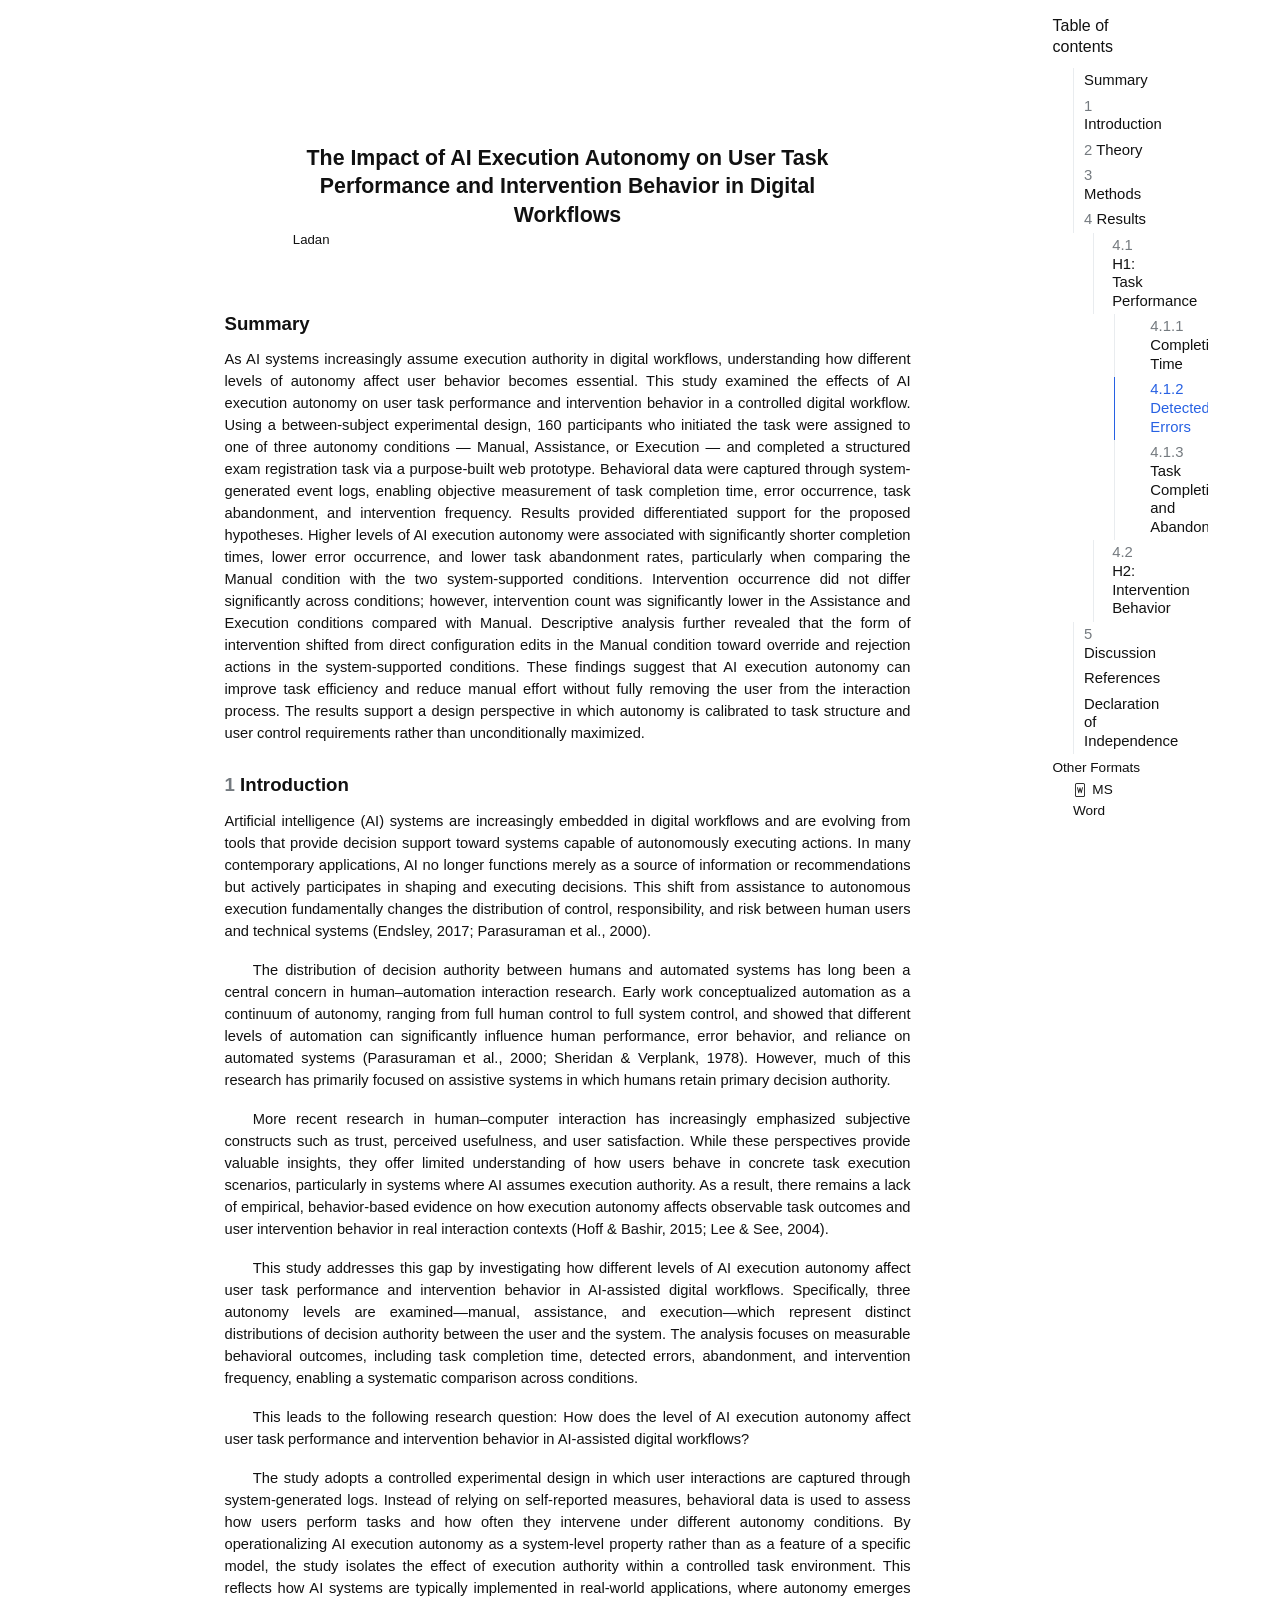
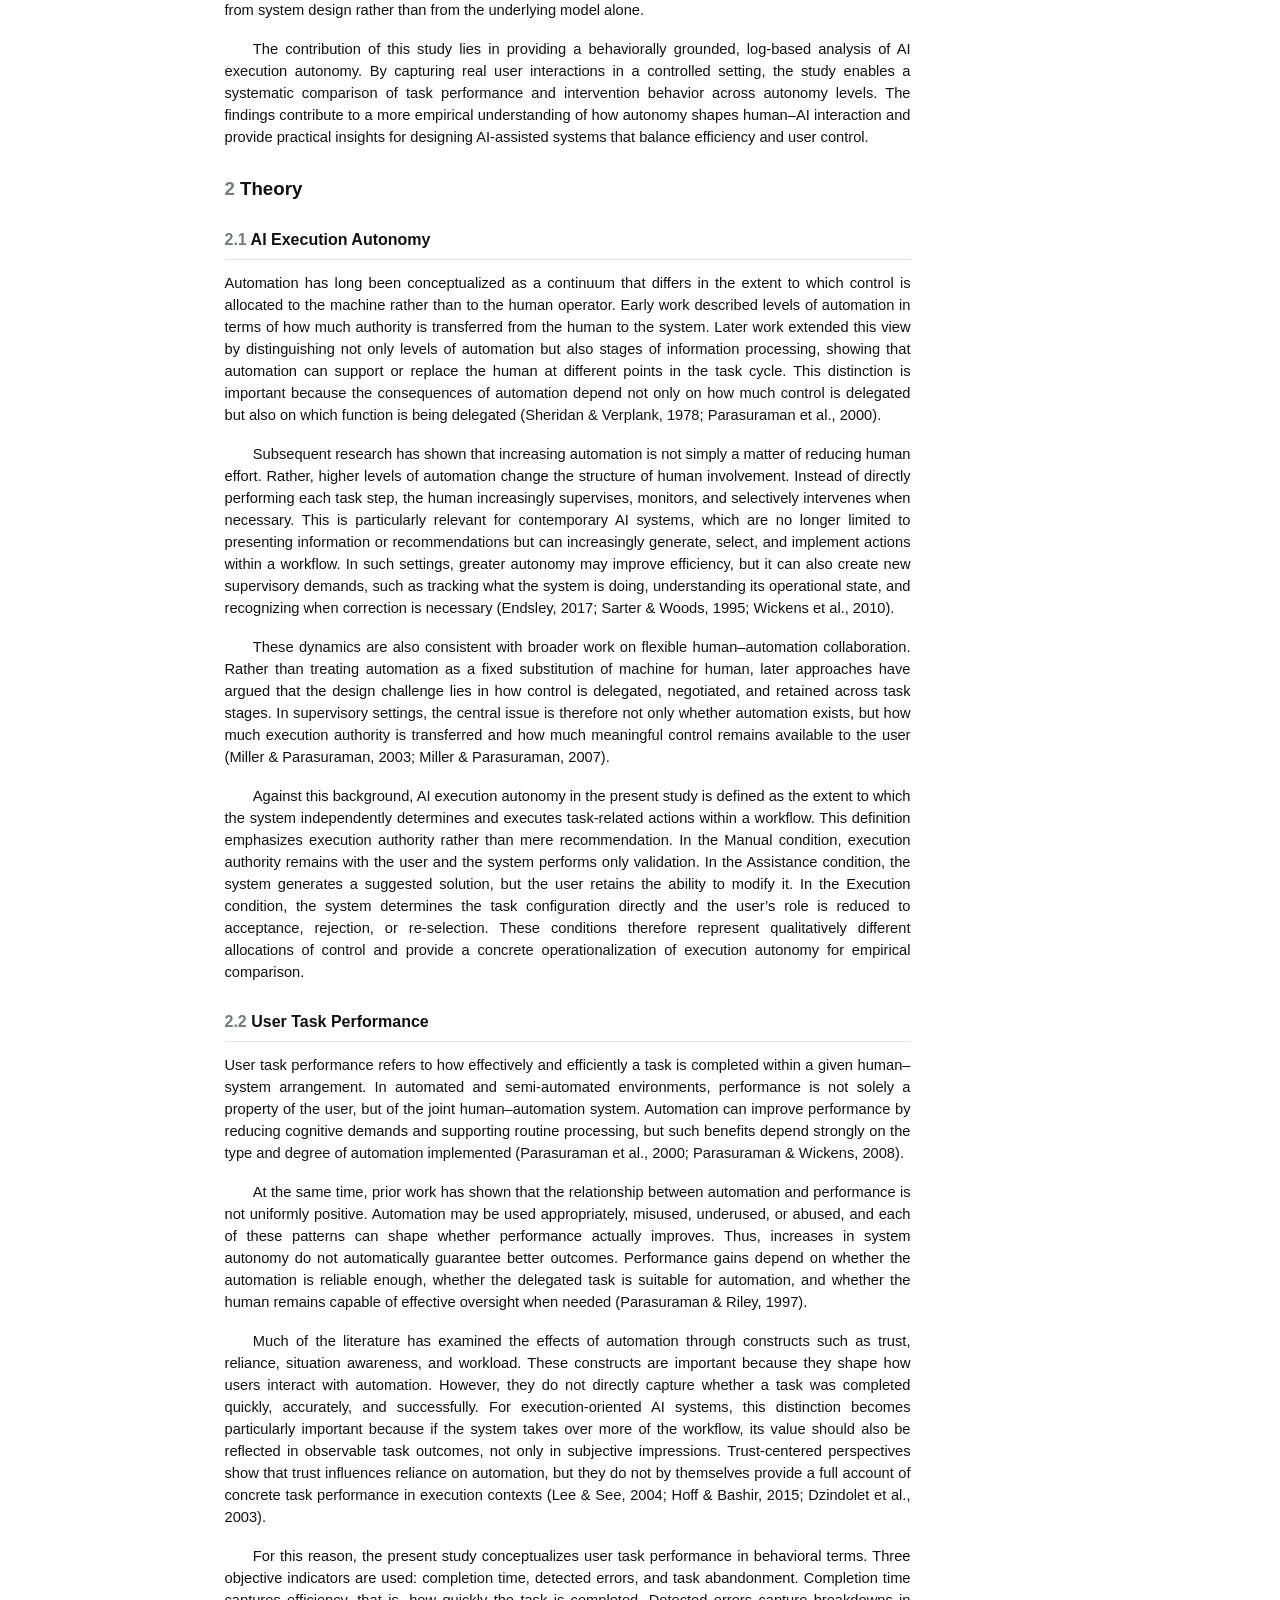
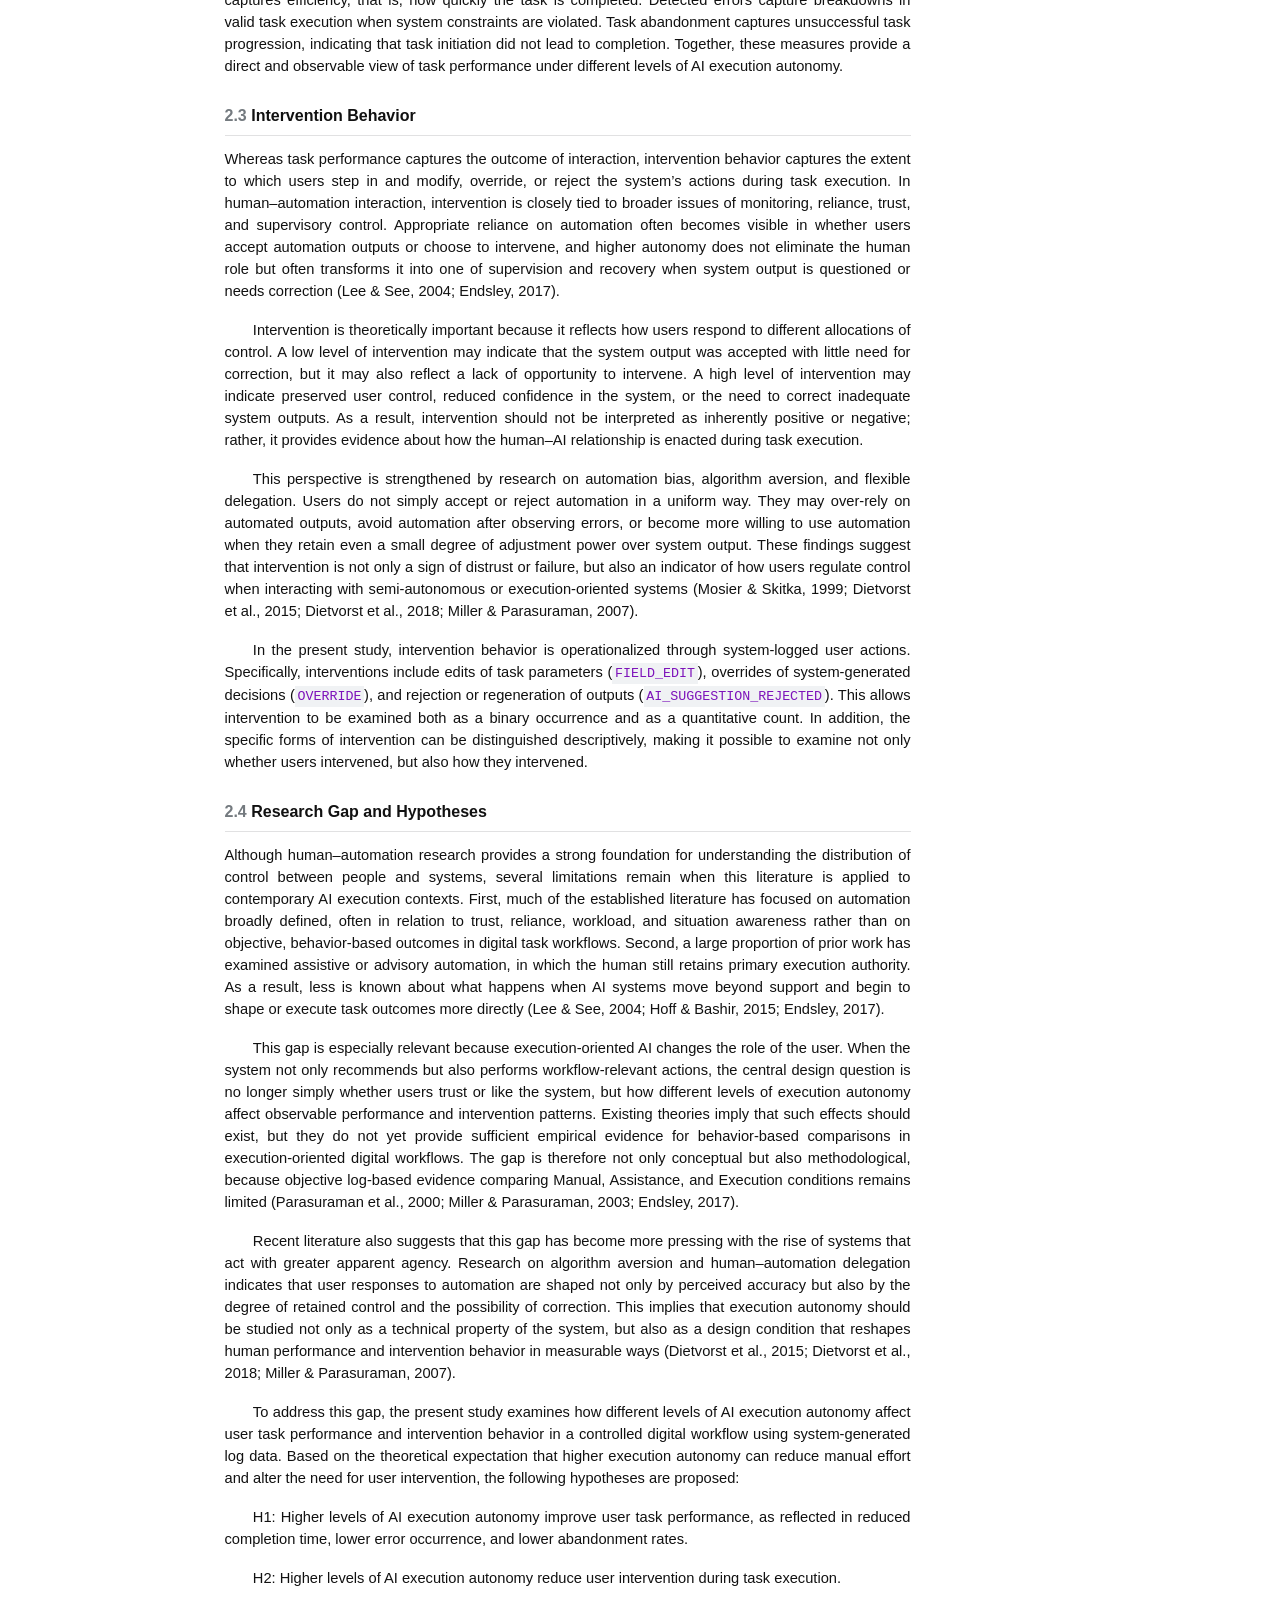
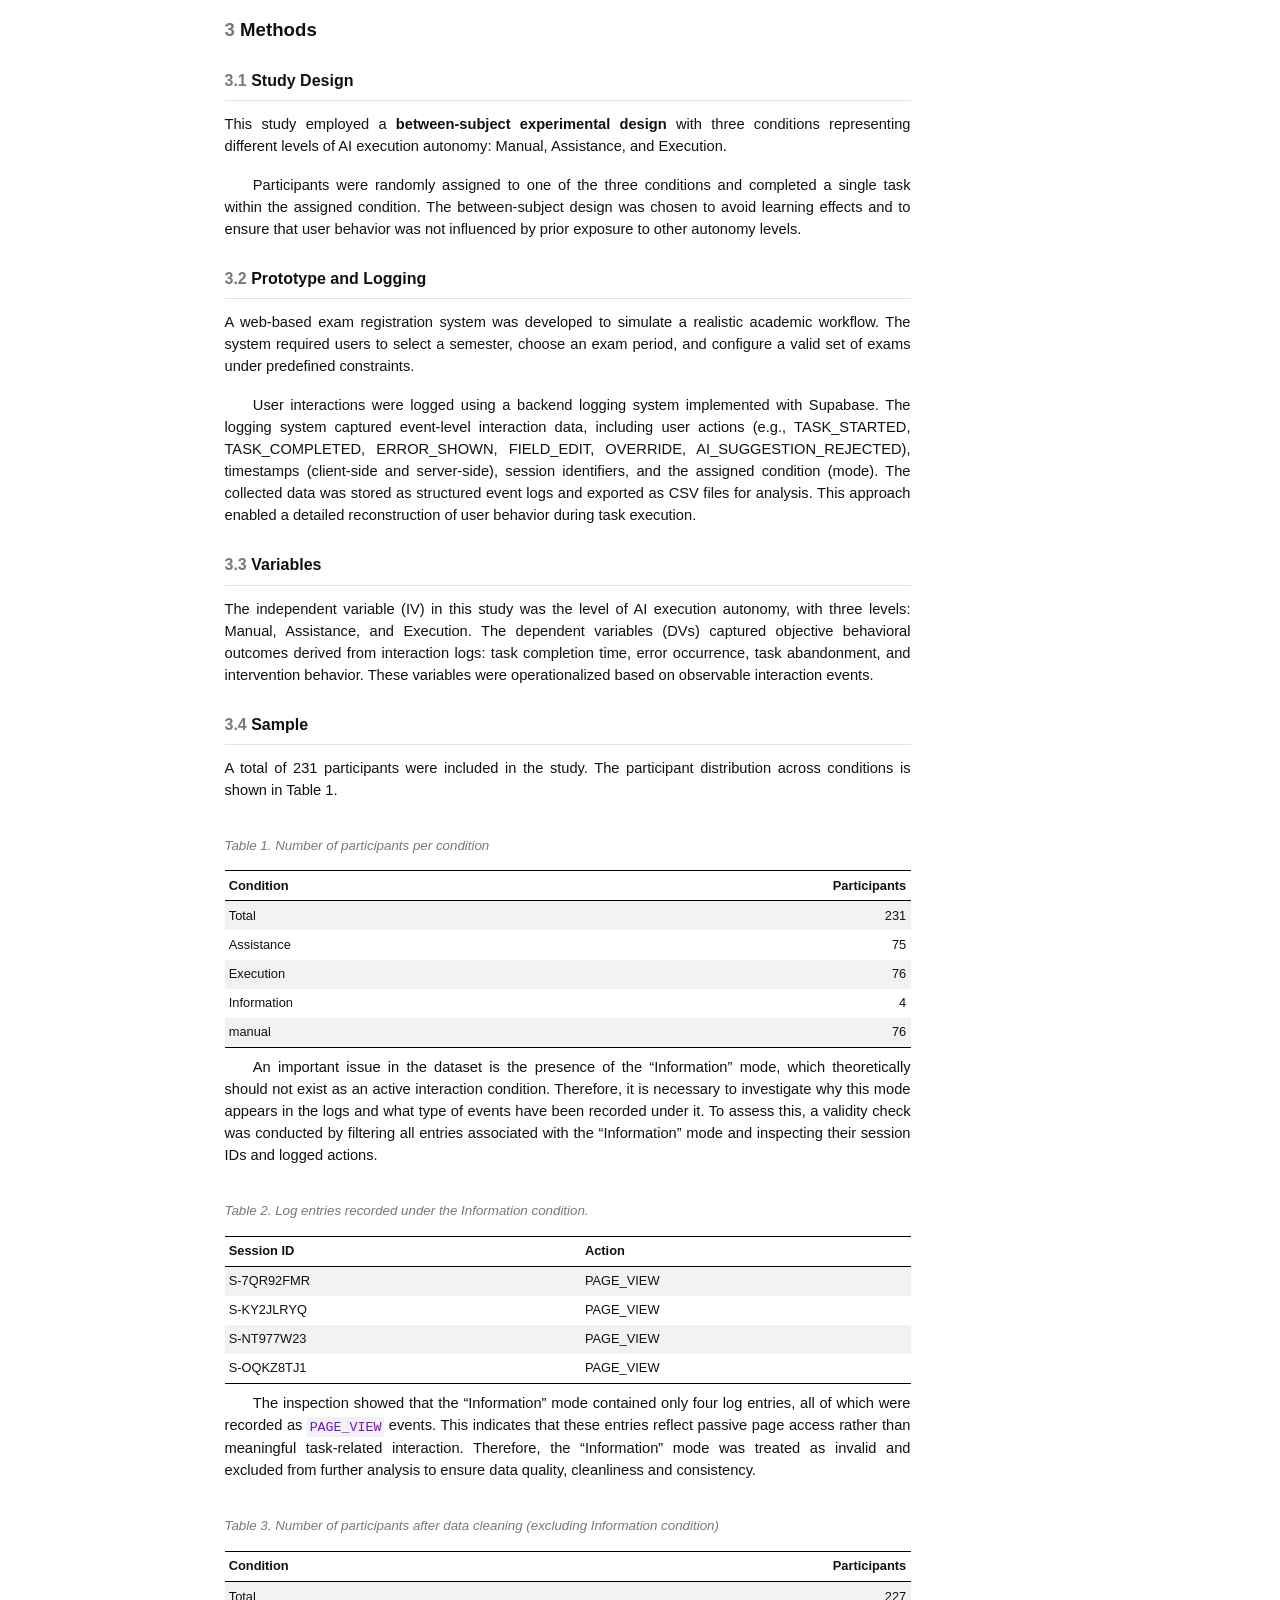
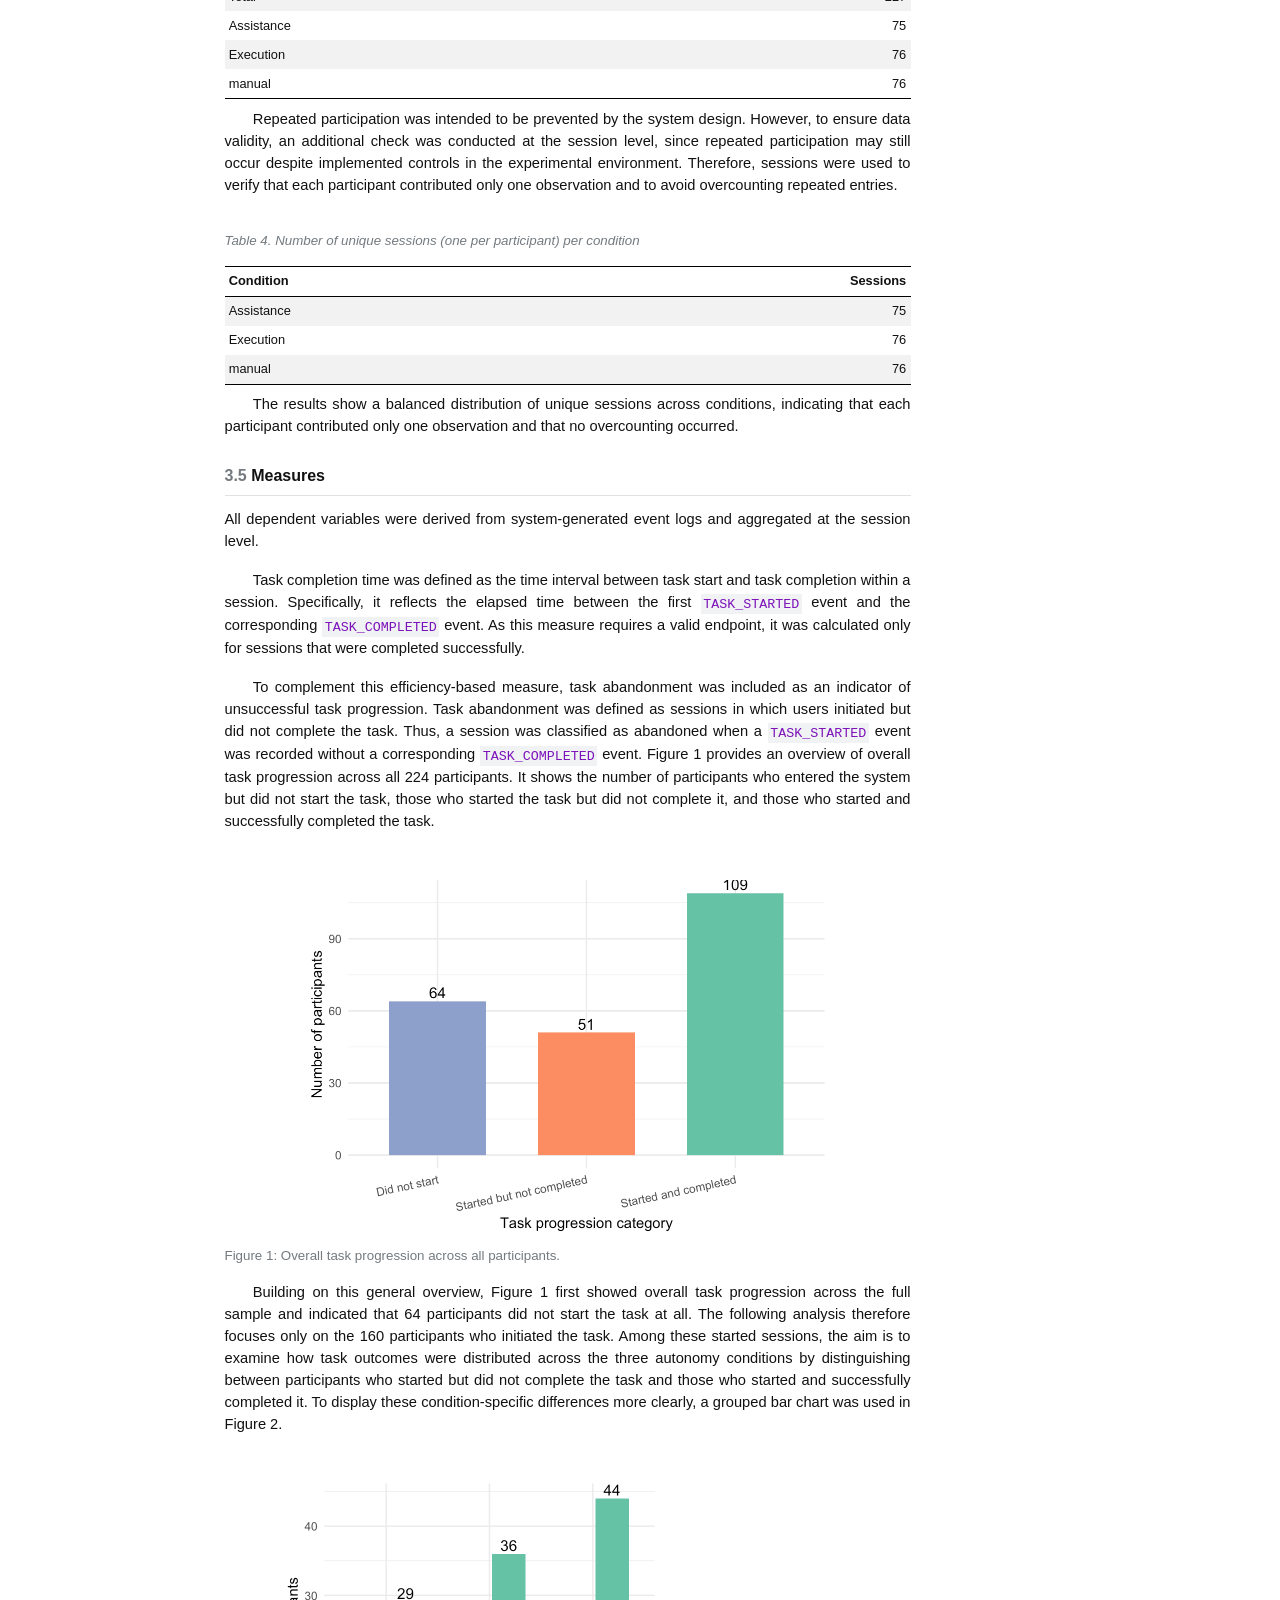
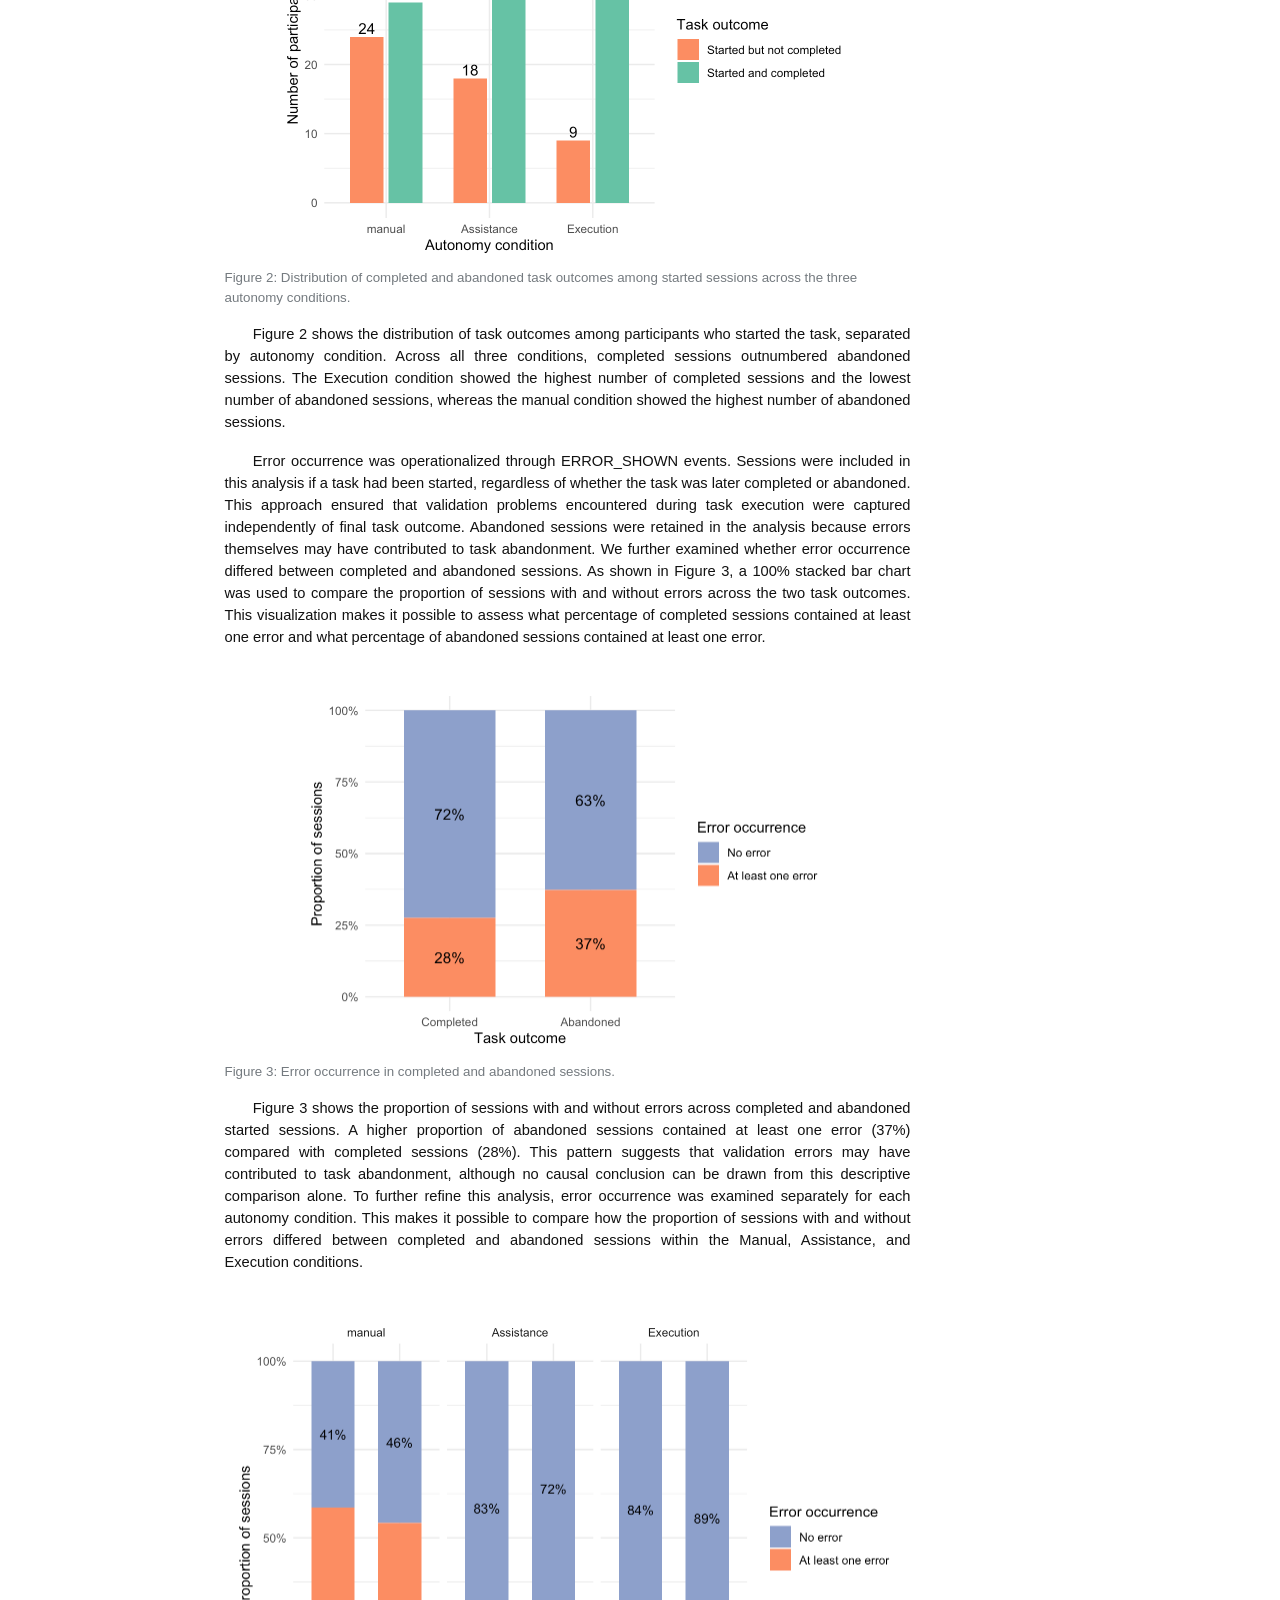
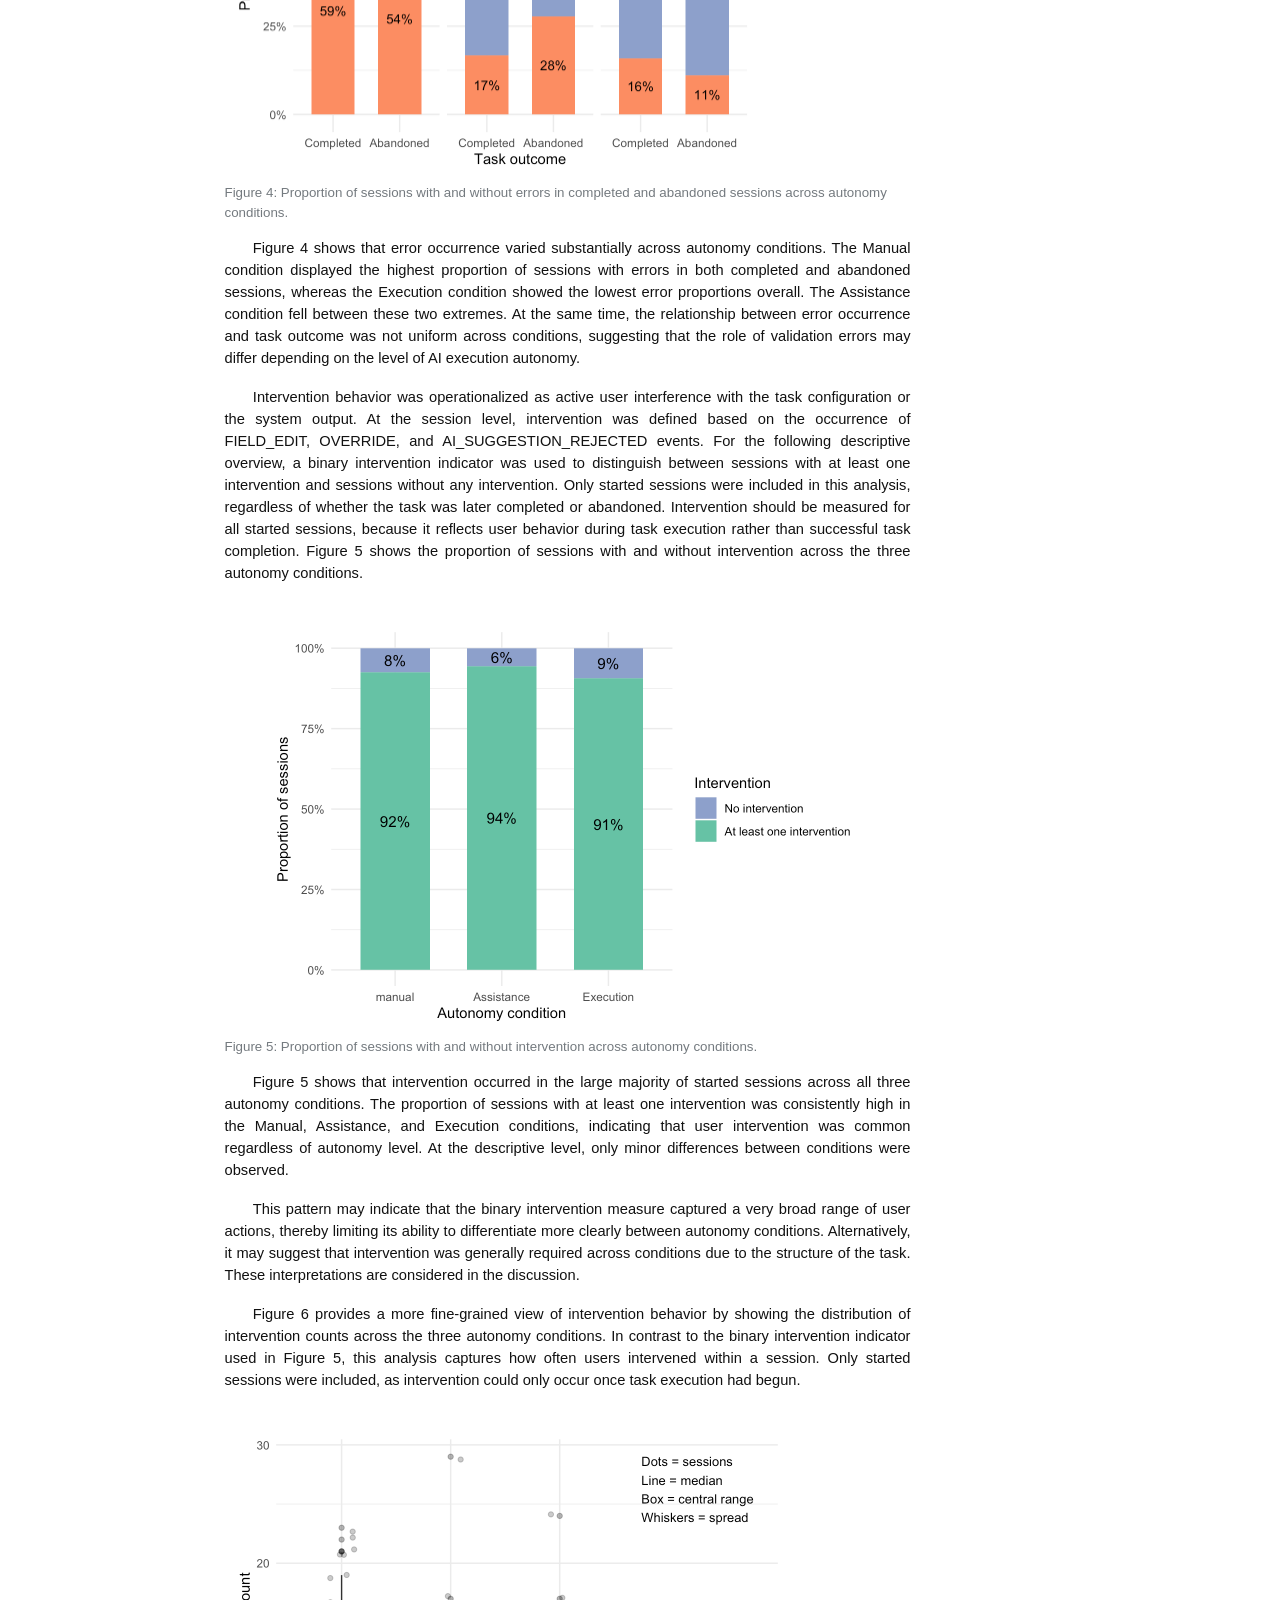
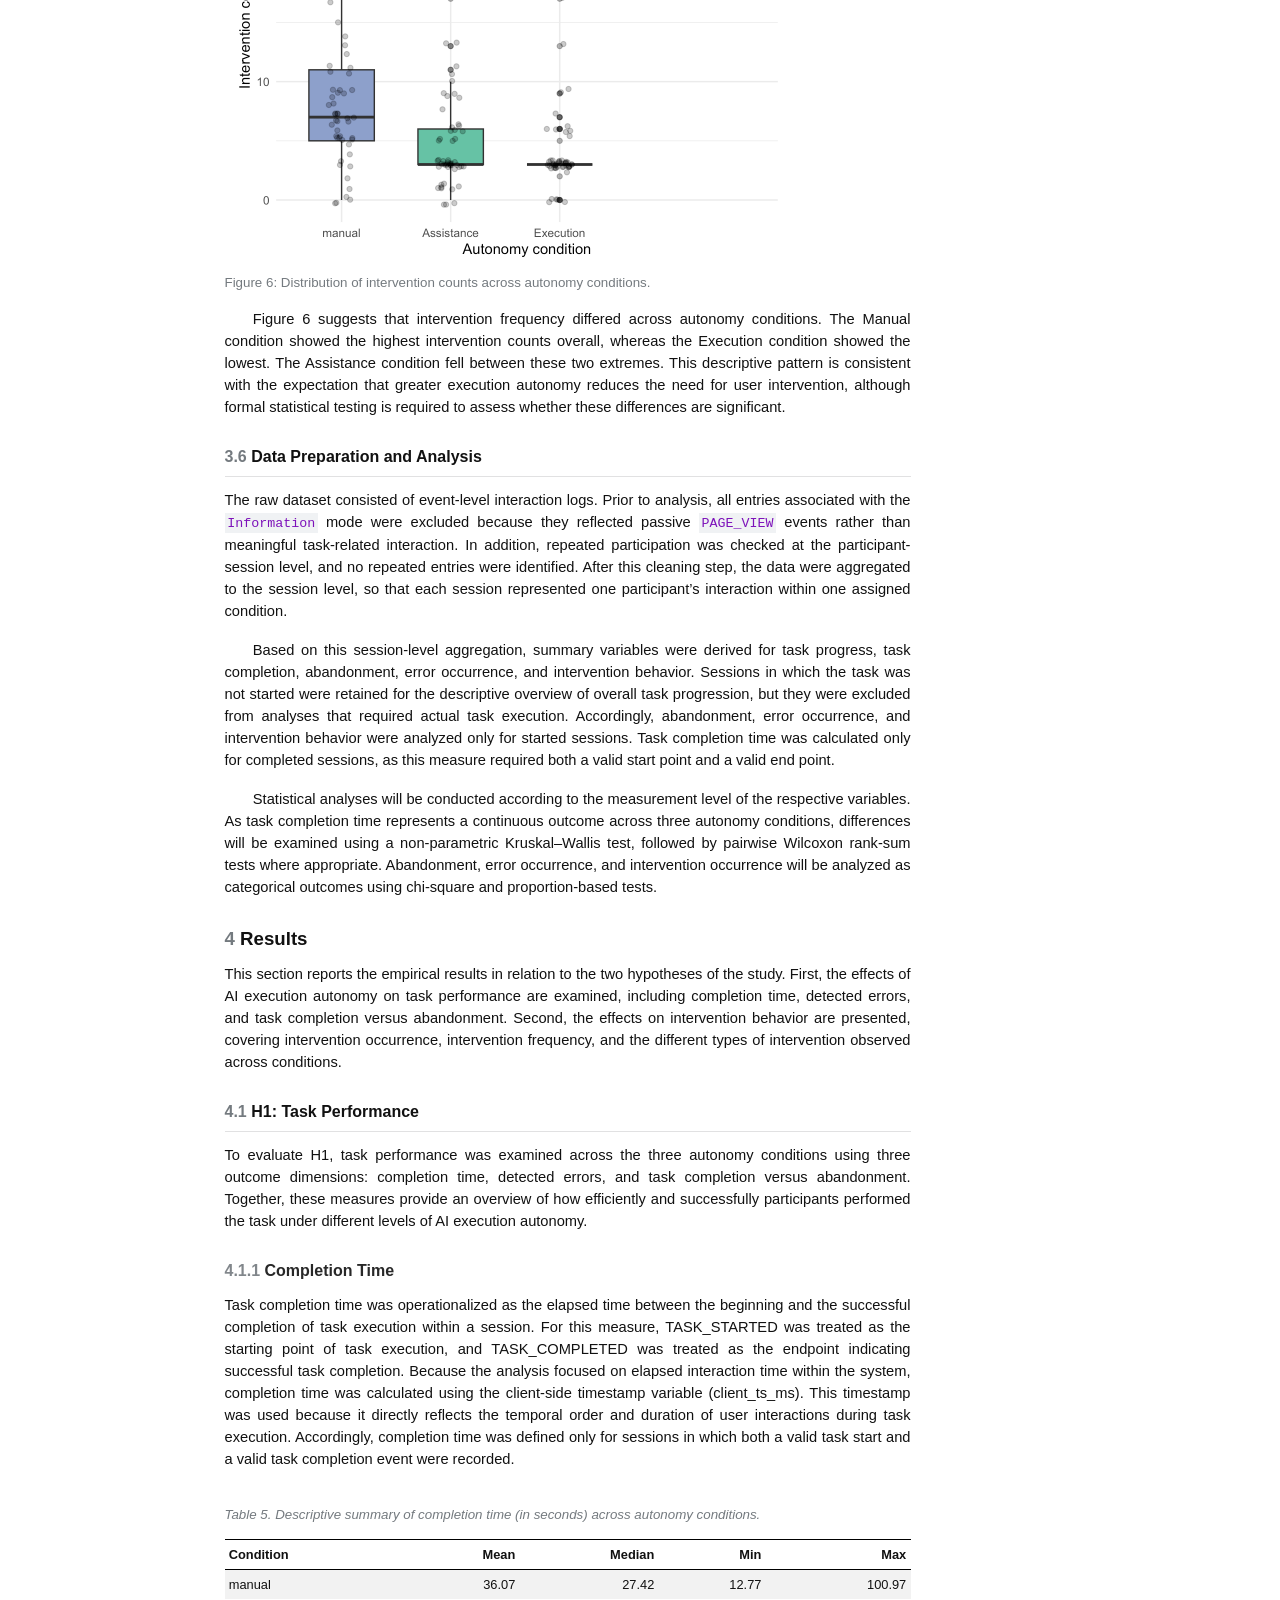
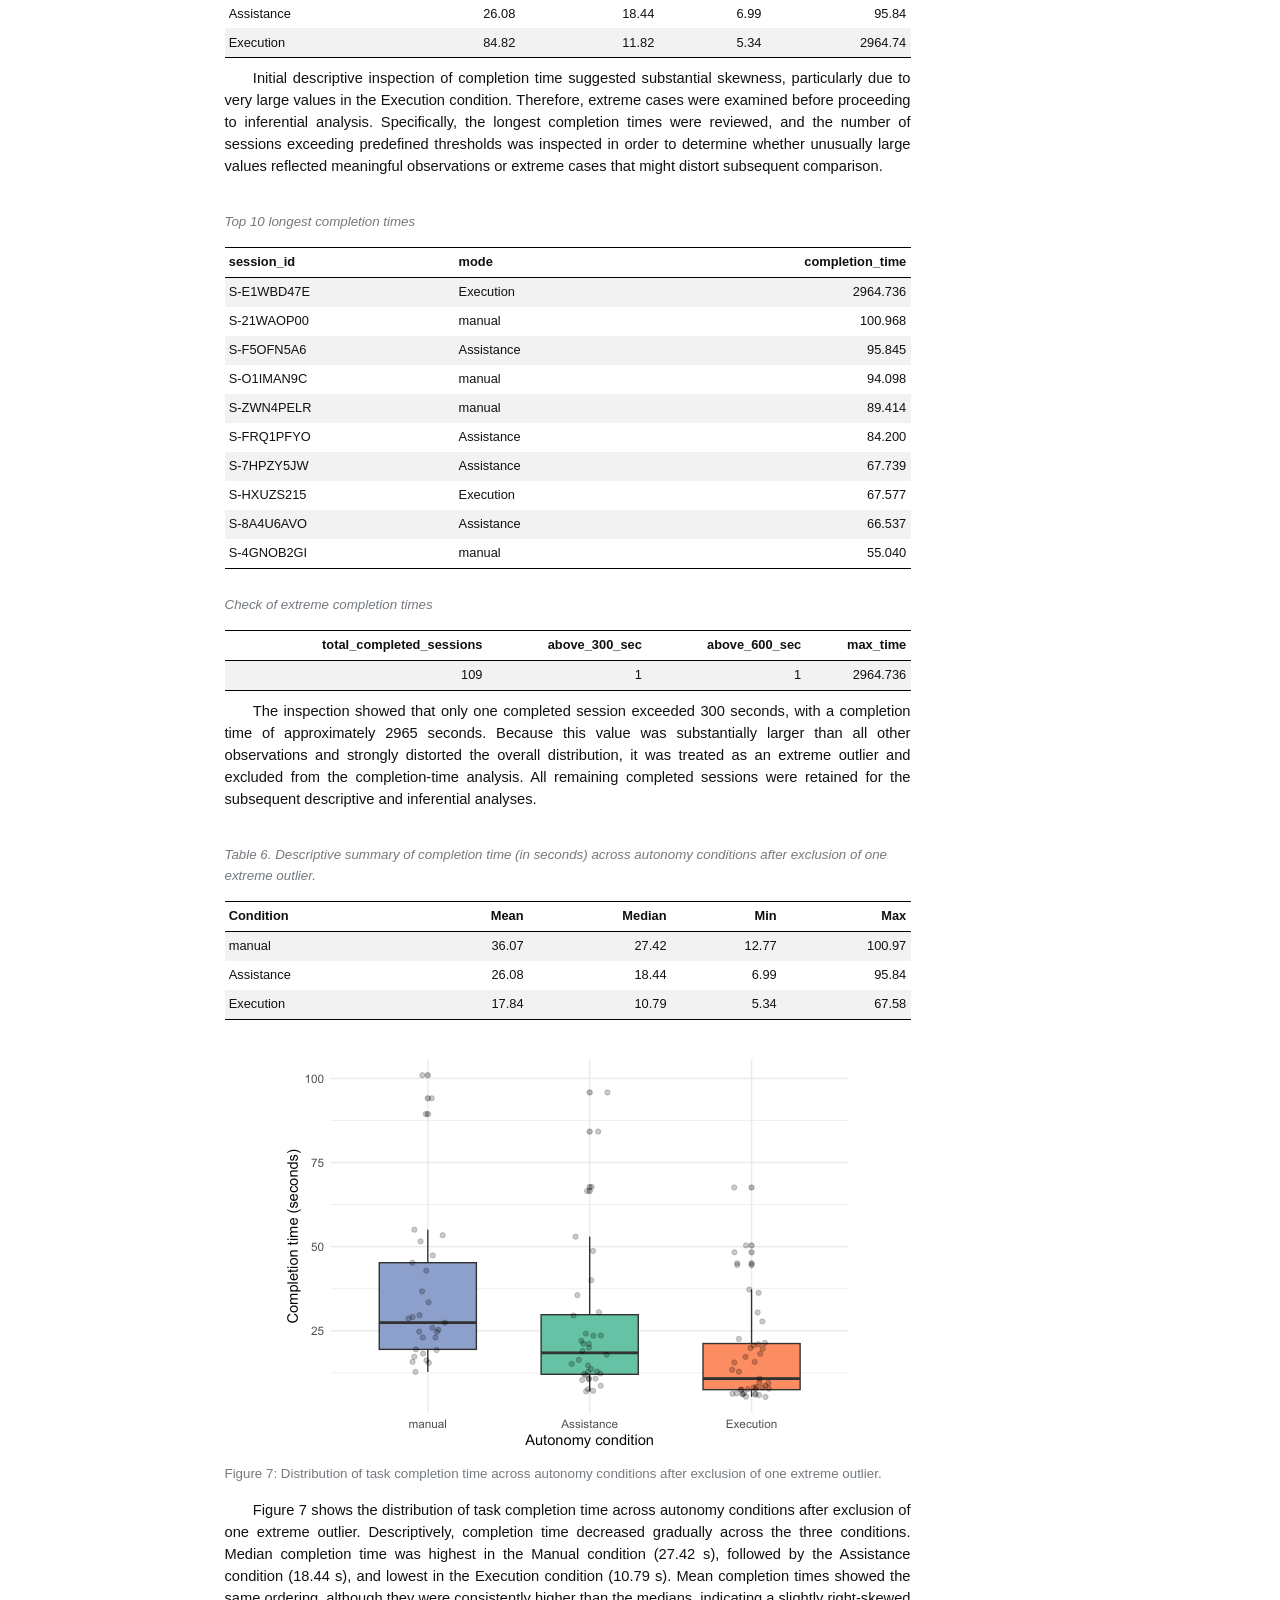
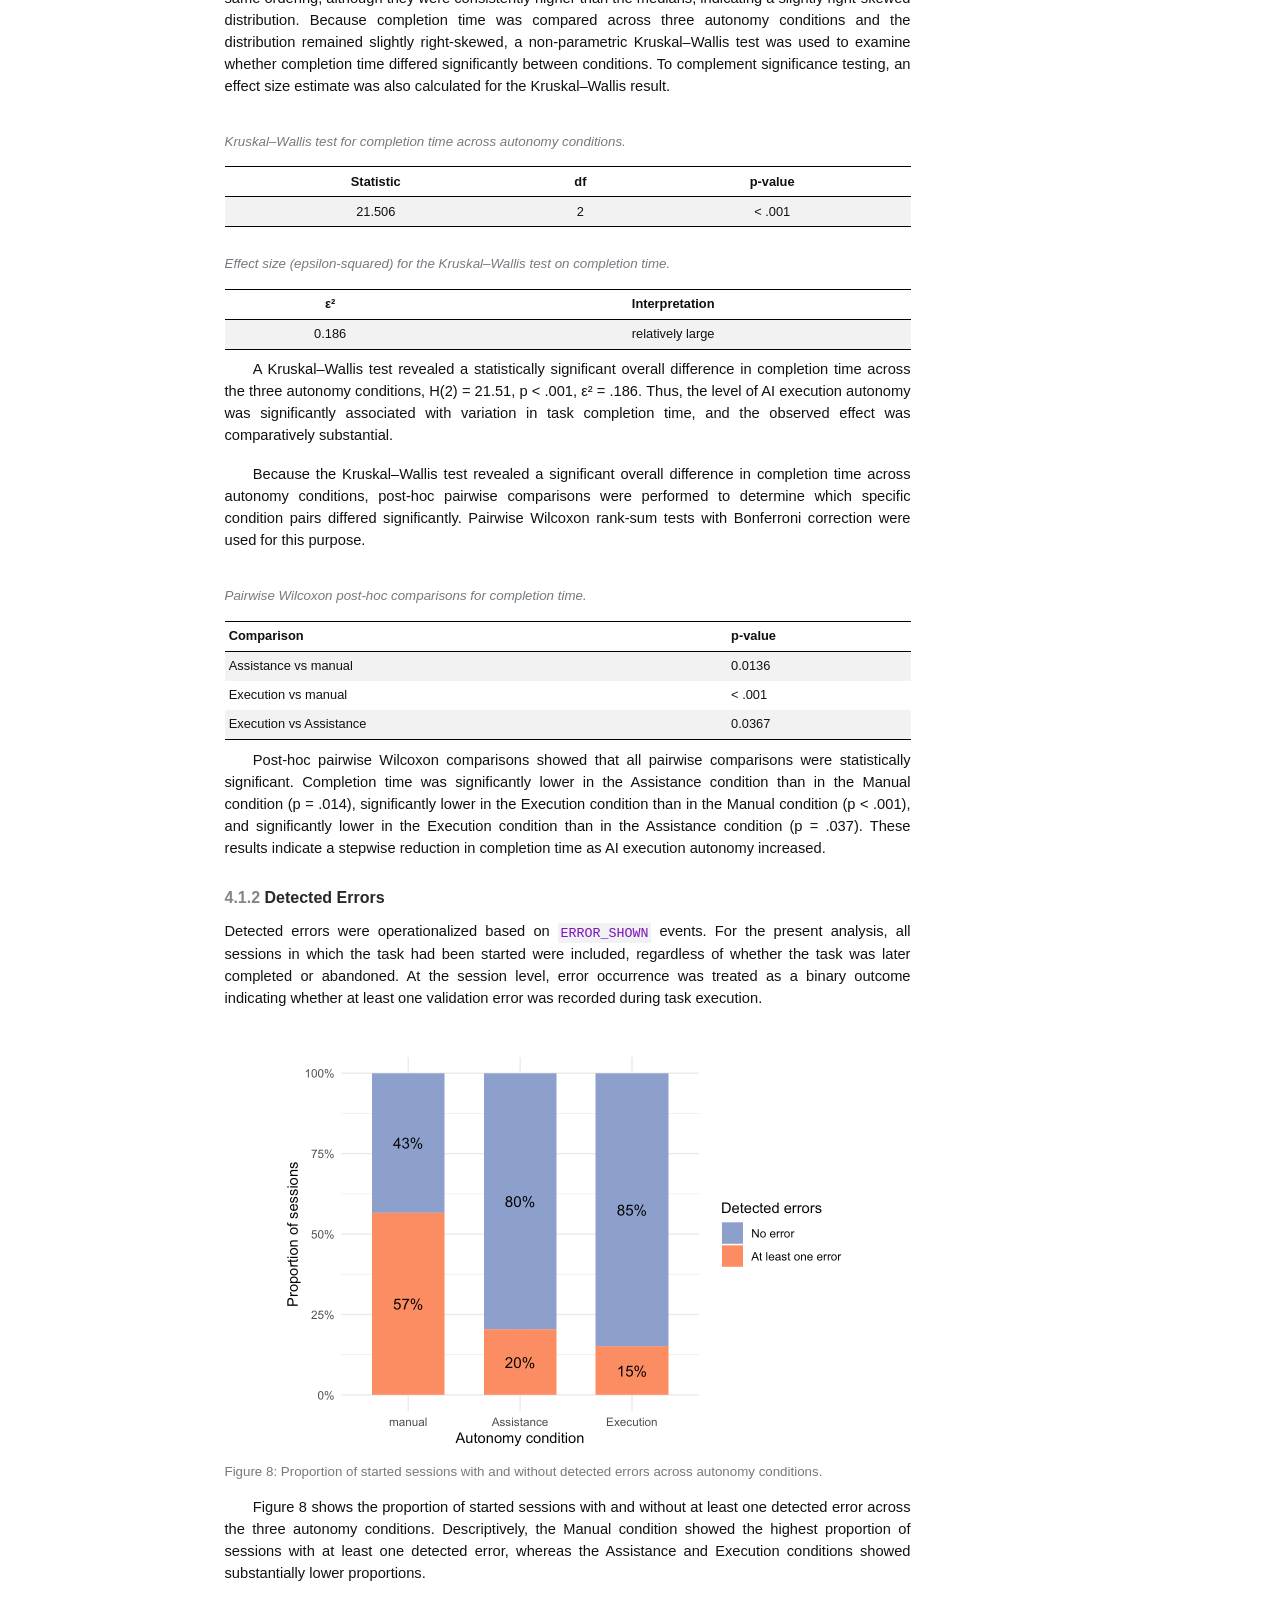
==== commit 4416e0d4: "revise descussion" ====
--- a/index.html
+++ b/index.html
@@ -87,8 +87,8 @@
   <li><a href="#discussion" id="toc-discussion" class="nav-link" data-scroll-target="#discussion"><span class="header-section-number">5</span> Discussion</a>
   <ul class="collapse">
   <li><a href="#evaluation-of-hypotheses" id="toc-evaluation-of-hypotheses" class="nav-link" data-scroll-target="#evaluation-of-hypotheses"><span class="header-section-number">5.1</span> Evaluation of Hypotheses</a></li>
-  <li><a href="#summary-of-findings" id="toc-summary-of-findings" class="nav-link" data-scroll-target="#summary-of-findings"><span class="header-section-number">5.2</span> Summary of Findings</a></li>
-  <li><a href="#interpretation" id="toc-interpretation" class="nav-link" data-scroll-target="#interpretation"><span class="header-section-number">5.3</span> Interpretation</a></li>
+  <li><a href="#interpretation" id="toc-interpretation" class="nav-link" data-scroll-target="#interpretation"><span class="header-section-number">5.2</span> Interpretation</a></li>
+  <li><a href="#theoretical-contributions" id="toc-theoretical-contributions" class="nav-link" data-scroll-target="#theoretical-contributions"><span class="header-section-number">5.3</span> Theoretical Contributions</a></li>
   <li><a href="#limitations" id="toc-limitations" class="nav-link" data-scroll-target="#limitations"><span class="header-section-number">5.4</span> Limitations</a></li>
   <li><a href="#practical-implications" id="toc-practical-implications" class="nav-link" data-scroll-target="#practical-implications"><span class="header-section-number">5.5</span> Practical Implications</a></li>
   <li><a href="#conclusion" id="toc-conclusion" class="nav-link" data-scroll-target="#conclusion"><span class="header-section-number">5.6</span> Conclusion</a></li>
@@ -1138,47 +1138,41 @@
 <h1 data-number="5"><span class="header-section-number">5</span> Discussion</h1>
 <section id="evaluation-of-hypotheses" class="level2" data-number="5.1">
 <h2 data-number="5.1" class="anchored" data-anchor-id="evaluation-of-hypotheses"><span class="header-section-number">5.1</span> Evaluation of Hypotheses</h2>
-<p>The present study examined how different levels of AI execution autonomy influenced user task performance and intervention behavior in a controlled digital workflow. Overall, the findings provide differentiated support for the proposed hypotheses.</p>
-<p>H1 was largely supported. Higher levels of AI execution autonomy were associated with improved task performance across multiple indicators. For completion time, a clear and statistically significant stepwise pattern was observed, with the Manual condition showing the longest completion times, the Assistance condition showing shorter times, and the Execution condition showing the shortest times. This finding suggests that increasing execution autonomy can reduce the amount of manual effort required to complete a task. For detected errors, the Manual condition showed a significantly higher proportion of started sessions with at least one error compared with both the Assistance and Execution conditions, whereas the difference between Assistance and Execution was not statistically significant. A similar pattern emerged for task completion versus abandonment: overall differences across conditions were significant, but the clearest pairwise difference was found between the Manual and Execution conditions. Taken together, these results indicate that higher execution autonomy improved task performance, although this effect was not equally strong across all performance indicators.</p>
-<p>H2 was only partially supported. Intervention occurrence, operationalized as whether any intervention took place during a started session, did not differ significantly across autonomy conditions. In contrast, intervention count showed a significant effect: participants in the Manual condition intervened significantly more often than participants in both the Assistance and Execution conditions, whereas no significant difference was found between the Assistance and Execution conditions. The descriptive analysis of intervention types also showed that intervention was not uniform across conditions. Edits were frequent in all three conditions, while override and rejection-related actions were concentrated in the system-supported conditions. Thus, higher AI execution autonomy did not eliminate intervention altogether, but it did reduce how often users needed to intervene and altered the form that intervention took.</p>
-</section>
-<section id="summary-of-findings" class="level2" data-number="5.2">
-<h2 data-number="5.2" class="anchored" data-anchor-id="summary-of-findings"><span class="header-section-number">5.2</span> Summary of Findings</h2>
-<p>Several overarching findings emerge from the results. First, increasing AI execution autonomy was associated with more efficient task completion. Completion time decreased progressively from the Manual condition to the Assistance condition and further to the Execution condition. Second, higher autonomy was associated with fewer detected errors, particularly when comparing the Manual condition with the two system-supported conditions. Third, abandonment decreased under higher autonomy, although this effect was most clearly evident in the comparison between the Manual and Execution conditions. Fourth, intervention behavior was more complex than initially expected. While intervention occurrence remained high across all conditions, intervention count decreased under higher autonomy. This suggests that users continued to engage with the system across all conditions, but the amount of intervention required was lower when the system took over a larger share of task execution.</p>
-<p>Taken together, these findings suggest that AI execution autonomy primarily improved task performance by reducing manual workload and limiting the number of corrective actions required during task execution. At the same time, user involvement was not removed entirely, indicating that even execution-oriented systems still operate within a human-supervised interaction structure.</p>
-</section>
-<section id="interpretation" class="level2" data-number="5.3">
-<h2 data-number="5.3" class="anchored" data-anchor-id="interpretation"><span class="header-section-number">5.3</span> Interpretation</h2>
-<p>The observed pattern suggests that the level of execution autonomy influenced not only how quickly tasks were completed, but also how much corrective interaction was needed during task execution. This is consistent with human–automation research showing that delegating more task-relevant processing to the system can improve performance when the system operates within a well-defined and rule-based environment (Parasuraman et al., 2000; Parasuraman &amp; Wickens, 2008). In the present study, both the Assistance and Execution conditions reduced the burden of manual configuration compared with the Manual condition, which likely contributed to the shorter completion times and lower error occurrence in those conditions.</p>
-<p>The particularly strong effect on completion time suggests that execution autonomy was especially effective in reducing routine task effort. This pattern is plausible because the experimental task involved structured decisions under explicit constraints. In such settings, higher levels of autonomy can reduce the need for users to manually construct a valid solution step by step. Instead, the system can perform part or all of the configuration work, thereby accelerating task completion. This interpretation aligns with prior research showing that automation can improve efficiency when the delegated function is well specified and computationally manageable (Parasuraman et al., 2000; Parasuraman &amp; Wickens, 2008).</p>
-<p>At the same time, the findings show that the relationship between autonomy and intervention is more nuanced than a simple reduction model would suggest. Intervention occurrence remained similarly high across all conditions, whereas intervention count differed significantly. This indicates that a binary distinction between intervention and no intervention was too coarse to capture meaningful differences between conditions. One likely reason is that the operationalization of intervention occurrence was broad, because even a single edit counted as intervention. As a result, the majority of started sessions across all conditions were classified as involving intervention, which limited the discriminative power of this measure. By contrast, intervention count provided a more fine-grained view and showed that the Manual condition required substantially more intervention overall.</p>
-<p>The descriptive analysis of intervention types helps explain this pattern further. Edits occurred in more than 90% of started sessions across all conditions, suggesting that editing behavior was a general feature of the task rather than a condition-specific response. This may indicate that some level of active user involvement was structurally embedded in the workflow itself. In contrast, override and rejection-related actions were concentrated in the system-supported conditions. This pattern is theoretically meaningful because it suggests that as autonomy increases, user intervention shifts from constructing the solution manually toward monitoring and selectively correcting the system’s output. Such a shift is consistent with the view that greater autonomy does not remove the human from the loop, but changes the human role from primary executor to supervisor and corrector (Lee &amp; See, 2004; Endsley, 2017; Miller &amp; Parasuraman, 2007).</p>
-<p>Another important finding is that the Assistance and Execution conditions were not consistently distinguishable across all outcomes. Although Execution performed better descriptively on several indicators, the pairwise comparisons between Assistance and Execution were often not statistically significant, especially for detected errors and intervention count. This suggests that once the system assumes a meaningful supportive role, additional increases in execution autonomy may yield diminishing returns. In other words, moving from no system support to partial system support may produce the strongest behavioral improvement, whereas moving from partial support to full execution may not always create an equally large additional benefit. This interpretation is important because it suggests that the optimal level of autonomy may not always be full execution. Under some circumstances, assistance-oriented autonomy may already deliver most of the practical benefits while preserving a greater degree of user control. This view is also compatible with work showing that people may prefer modifiable or partially adjustable algorithmic support over fully fixed automated output (Dietvorst et al., 2018; Miller &amp; Parasuraman, 2007).</p>
-<p>The present findings also suggest that higher execution autonomy should not automatically be interpreted as the elimination of human involvement. Classical work on the ironies of automation has shown that increasing system autonomy can shift the human role toward supervision and create new demands for intervention when the automated process requires recovery or correction (Bainbridge, 1983). Similarly, research on supervisory control and mode awareness shows that when automated systems become more capable, the human task does not disappear but changes in character, often becoming more dependent on monitoring, interpretation, and timely intervention (Sarter &amp; Woods, 1995; Endsley, 2017). In this study, that broader pattern is visible in the continued presence of intervention even under higher autonomy conditions.</p>
-<p>Overall, the findings indicate that AI execution autonomy influenced behavior in two main ways: it improved task performance and reduced the frequency of intervention, but it did not fully remove the need for user involvement. This suggests that execution-oriented AI should not be understood as replacing the user completely. Rather, it restructures the interaction so that users engage less in direct configuration and more in supervision, acceptance, modification, and correction.</p>
+<p>The present study examined how AI execution autonomy shapes user task performance and intervention behavior across three operationally distinct conditions: Manual, Assistance, and Execution. The findings provide differentiated support for both hypotheses, with the most consistent effects emerging in comparisons between the Manual condition and the two system-supported conditions.</p>
+<p>H1 was largely supported. Higher AI execution autonomy was associated with improved performance across all three indicators, though the pattern was not uniform across measures. Completion time decreased in a statistically significant stepwise gradient — from Manual to Assistance to Execution — indicating that each incremental transfer of execution authority produced a measurable reduction in task duration. For detected errors and task abandonment, improvement followed a less finely graded pattern: both system-supported conditions showed significantly lower error proportions than the Manual condition but did not differ significantly from each other; for abandonment, the statistically significant overall effect was driven primarily by the contrast between the Manual and Execution conditions. H1 is therefore supported across all performance indicators, while the linearity of improvement holds most clearly for completion time.</p>
+<p>H2 received only partial support. Intervention occurrence — whether any intervention took place within a started session — did not differ significantly across conditions, remaining near ceiling in all three. Intervention count, by contrast, showed a significant effect: participants in the Manual condition intervened substantially more frequently than those in either system-supported condition, while Assistance and Execution did not differ from each other on this measure. Descriptive analysis of intervention types revealed a qualitative shift: field edits predominated across all conditions, whereas override and rejection actions were structurally confined to the system-supported conditions, as confirmed by Fisher’s exact tests (both <em>p</em> &lt; .001). H2 is therefore supported with respect to the frequency of intervention, but the null result for intervention occurrence establishes that higher autonomy does not reduce the probability of any user engagement — only its intensity and character.</p>
+</section>
+<section id="interpretation" class="level2" data-number="5.2">
+<h2 data-number="5.2" class="anchored" data-anchor-id="interpretation"><span class="header-section-number">5.2</span> Interpretation</h2>
+<p>The performance advantages observed across the system-supported conditions are consistent with the theoretical expectation that delegating execution authority to a well-specified system reduces the manual burden of completing a constrained, rule-governed task (Parasuraman et al., 2000; Parasuraman &amp; Wickens, 2008). In the present study, both system-supported conditions relieved users of the need to construct a valid exam configuration through iterative parameter adjustment — a process that, in the Manual condition, required sequential decision-making under multiple simultaneous constraints. The system’s ability to generate compliant outputs directly appears to have reduced not only the time required for task completion but also the number of opportunities for constraint violations to accumulate during the configuration process.</p>
+<p>The pronounced monotonic effect on completion time — the only outcome to differentiate all three conditions in pairwise comparisons — suggests that execution autonomy was particularly effective at compressing the configuration cycle. From a resource allocation perspective, this is expected: in constraint-governed environments, a system capable of generating a valid solution in a single step short-circuits the iterative decision process that users in the Manual condition executed manually, yielding efficiency gains that scale with the number of sequential decisions bypassed (Parasuraman &amp; Wickens, 2008; Wickens et al., 2010).</p>
+<p>A finding of considerable theoretical significance is the limited differentiation between the Assistance and Execution conditions across most outcomes. Despite representing structurally distinct allocations of execution authority — one presenting a modifiable suggestion for user review before confirmation, the other implementing a configuration without requiring prior approval — the two conditions produced broadly comparable behavioral profiles on errors, abandonment, and intervention count. This asymmetry between the Manual-to-Assistance transition and the Assistance-to-Execution transition suggests diminishing marginal returns to execution autonomy: the most consequential design boundary lies at the onset of meaningful system involvement rather than at its upper limit. This pattern resonates with evidence from algorithm adjustability research, which shows that user behavior can shift substantially when even limited modifiability is introduced, while the incremental effect of increasing automation from adjustable to fully fixed tends to be comparatively modest (Dietvorst et al., 2018). It also aligns with flexible automation frameworks that identify the critical design question not as how autonomous to make the system, but as how to structure the onset and form of system involvement to preserve appropriate human oversight (Miller &amp; Parasuraman, 2007).</p>
+<p>The null result for intervention occurrence warrants explicit theoretical attention, as it represents an outcome not fully anticipated by a simple autonomy-reduces-intervention model. The near-ceiling proportions across all three conditions reflect the structural properties of the task: because a single field edit sufficed for classification as an intervening session and all conditions retained accessible interface elements, the binary measure was insufficiently sensitive to the autonomy manipulation. The significant effect for intervention count — but not occurrence — illustrates a methodological point of broader relevance: in the presence of near-ceiling binary measures, count-based and type-based decompositions are necessary to detect autonomy effects on user engagement. Treating intervention as a categorical event misrepresents what is, empirically, a distributional phenomenon shaped by task structure, interface affordances, and system behavior simultaneously.</p>
+<p>The most theoretically revealing aspect of the results is the qualitative shift in intervention type across autonomy conditions. The structural confinement of override and rejection actions to the system-supported conditions — types of intervention that presuppose the existence of a prior system-generated output — documents a transformation in the human role: from active configurator to evaluative supervisor. This transition directly instantiates the supervisory control dynamic described by Sheridan and Verplank (1978) and elaborated by Endsley (2017), in which increasing system autonomy shifts the human task from primary execution toward monitoring, evaluation, and selective correction. The persistence of field edits at rates exceeding 90% of started sessions across all conditions further indicates that some residual degree of user agency was structurally embedded in the workflow design and was not abolished even at the highest autonomy level tested. This aligns with Bainbridge’s (1983) observation that automation characteristically transforms rather than eliminates human activity: tasks previously performed through direct manipulation become tasks of oversight, validation, and exception handling. In the present study, this transformation is empirically visible not as an absence of user action under higher autonomy, but as a reconfiguration of action type — a shift that any analysis restricted to the binary occurrence of intervention would entirely fail to detect.</p>
+</section>
+<section id="theoretical-contributions" class="level2" data-number="5.3">
+<h2 data-number="5.3" class="anchored" data-anchor-id="theoretical-contributions"><span class="header-section-number">5.3</span> Theoretical Contributions</h2>
+<p>The findings extend human–automation interaction theory in two substantive directions. First, they provide behavioral evidence for the consequences of execution-oriented AI that complements the predominance of advisory and decision-support automation in existing empirical work. Prior research has established extensively that automation affects trust, situation awareness, reliance, and workload, but these outcomes have been assessed predominantly through self-report instruments and under conditions in which humans retain final execution authority (Lee &amp; See, 2004; Parasuraman &amp; Riley, 1997; Hoff &amp; Bashir, 2015). The present study demonstrates that when AI systems assume the authority to implement workflow actions directly, the effects are observable in objective behavioral metrics — task duration, error rates, and the frequency and type of user intervention — independently of subjective mediation. This supports the position that execution-oriented AI constitutes a qualitatively distinct object of inquiry that requires behavioral, not solely attitudinal, methods of investigation.</p>
+<p>Second, the pattern of diminishing marginal returns to autonomy extends the theoretical understanding of how autonomy levels relate to behavioral outcomes beyond the prevailing assumption of monotonicity. The finding that the functional boundary between unsupported and system-supported execution is more behaviorally consequential than the boundary between assisted and fully autonomous execution qualifies the implicit premise that more automation yields proportionally more of its predicted effects. For the task environment examined here, the relevant design question appears to be whether to cross the threshold from unsupported to system-supported execution, not how far beyond that threshold to proceed. This reframing has implications for how the autonomy design space is conceptualized and for how empirical comparisons between automation levels are structured in future research.</p>
 </section>
 <section id="limitations" class="level2" data-number="5.4">
 <h2 data-number="5.4" class="anchored" data-anchor-id="limitations"><span class="header-section-number">5.4</span> Limitations</h2>
-<p>Several limitations should be considered when interpreting the findings. First, the study was conducted with a finite sample in a single controlled experimental setting. Although the sample was sufficient to detect several meaningful differences between conditions, the findings should not be generalized too broadly without caution. Future studies with larger and more diverse samples would strengthen the external validity of the results.</p>
-<p>Second, the study was based on a prototype workflow rather than a fully deployed real-world AI system. Although the prototype allowed precise control over autonomy conditions and enabled detailed log-based measurement, it necessarily simplified some aspects of real human–AI interaction. In particular, the system simulated AI-supported execution within a constrained task environment. As a result, the findings should be interpreted as evidence about execution autonomy under controlled workflow conditions rather than as a direct evaluation of fully autonomous AI systems in unconstrained real-world settings.</p>
-<p>Third, the task itself was relatively structured and rule based. This was methodologically useful because it allowed the effects of autonomy to be isolated more clearly, but it also limits generalizability. In more ambiguous, creative, or socially complex tasks, the effects of autonomy may differ substantially. The present results are therefore most directly applicable to constrained digital workflows in which valid outputs can be defined through explicit rules.</p>
-<p>Fourth, intervention occurrence was operationalized rather broadly. Because a session was classified as involving intervention whenever at least one edit, override, or rejection-related action occurred, the measure captured a wide range of user actions and may have obscured finer differences between conditions. The fact that intervention occurrence remained similarly high across all conditions suggests that this binary measure had limited sensitivity. The count-based and type-based analyses were therefore more informative, but future research could refine intervention measures further by distinguishing between low-impact and high-impact forms of intervention.</p>
-<p>Fifth, the study relied exclusively on behavioral log data. This was a deliberate strength of the design because it enabled objective measurement of task performance and user actions. However, it also means that the study cannot directly explain how participants subjectively experienced the different autonomy conditions. Constructs such as trust, perceived control, workload, and satisfaction were not measured directly. Future work could combine log-based behavioral data with self-report measures in order to better connect observable behavior with user perception (Lee &amp; See, 2004; Hoff &amp; Bashir, 2015; Dzindolet et al., 2003).</p>
+<p>Several limitations qualify the interpretation and generalizability of these findings. The study was conducted within a single controlled experimental setting with a sample drawn from a specific population. Although statistical power was sufficient to detect meaningful between-condition differences, the generalizability of the findings is constrained by the characteristics of the prototype, the participant sample, and the single-session cross-sectional design. Replication with larger and more diverse participant populations, and across repeated exposure to the same autonomy conditions, would clarify the robustness and boundary conditions of the observed effects and allow investigation of adaptation processes that cross-sectional comparisons cannot capture.</p>
+<p>The experimental task was a structured, rule-governed workflow with explicitly defined validity constraints. This afforded methodological precision — the effects of autonomy could be isolated under controlled conditions and assessed against objective criteria — but it limits transferability to tasks that are ambiguous, preference-sensitive, or involve consequential and irreversible decisions. In such contexts, the cognitive demands of evaluating system-generated outputs may be substantially higher, the costs of mis-reliance more severe, and the behavioral response to execution autonomy qualitatively different. The present findings are therefore most directly applicable to constrained administrative or configuration-oriented digital workflows.</p>
+<p>The exclusive reliance on behavioral log data constitutes both a methodological strength and a limitation. System-generated logs yield objective, reproducible measures of task performance and user action, free from social desirability and retrospective distortion. However, they do not afford access to the cognitive and affective processes through which users experienced the different autonomy conditions. Constructs central to human–automation interaction theory — trust, perceived control, cognitive workload, and situational awareness — were not assessed, making it impossible to attribute the observed behavioral patterns to specific psychological mechanisms. Future work that integrates log-based measures with validated self-report instruments, and potentially with physiological or oculomotor indicators of cognitive engagement, would substantially advance understanding of the mechanisms underlying these effects (Lee &amp; See, 2004; Hoff &amp; Bashir, 2015; Dzindolet et al., 2003).</p>
+<p>Finally, the binary operationalization of intervention occurrence proved insensitive in this study due to its near-ceiling distribution. Future research should adopt more granular intervention metrics from the outset, distinguishing interventions by type, magnitude, timing relative to task progression, and relationship to system-generated state changes. Such decomposition would enable a more precise characterization of how users exercise residual control under high-autonomy conditions and would allow researchers to distinguish adaptive from corrective forms of intervention.</p>
 </section>
 <section id="practical-implications" class="level2" data-number="5.5">
 <h2 data-number="5.5" class="anchored" data-anchor-id="practical-implications"><span class="header-section-number">5.5</span> Practical Implications</h2>
-<p>The practical implications of the study are especially relevant for the design of AI-supported digital workflows. The findings suggest that higher execution autonomy can be beneficial when tasks are structured, rule based, and governed by explicit constraints. In such situations, allowing the system to take over more of the execution process can improve efficiency, reduce user errors, and lower the amount of corrective interaction required. This is particularly valuable in repetitive administrative or configuration-oriented workflows where the system can reliably generate valid outcomes.</p>
-<p>However, the results also show that user involvement remains important even under higher autonomy. Intervention did not disappear; rather, its frequency decreased and its form changed. This implies that designers should not assume that execution autonomy makes user control unnecessary. Instead, systems should be designed to support appropriate supervisory control. Even when the system executes actions directly, users should still be able to inspect outputs, understand what has been generated, and intervene when necessary (Lee &amp; See, 2004; Endsley, 2017).</p>
-<p>This leads to a more differentiated design implication: higher autonomy appears especially useful when task rules are stable, the cost of system error is manageable, and output validity can be checked systematically. In contrast, stronger user control is likely to remain important when tasks are ambiguous, preference sensitive, high stakes, or difficult to evaluate automatically. Under such conditions, full execution autonomy may reduce effort, but it may also increase the need for transparency, reviewability, and correction mechanisms (Parasuraman et al., 2000; Endsley, 2017).</p>
-<p>The comparison between Assistance and Execution also suggests that full execution autonomy is not always required to achieve meaningful performance gains. In the present study, the move from Manual to system-supported conditions produced the strongest improvements, whereas the differences between Assistance and Execution were often smaller and not always statistically significant. From a design perspective, this means that assistance-oriented systems may already offer substantial value while preserving a greater degree of user agency. In many practical settings, the most effective design may therefore be neither full manual control nor unconditional full execution, but a calibrated level of autonomy that matches the structure, risk, and reversibility of the task. This conclusion is consistent with research showing that users often accept automation more readily when they retain some opportunity to shape or adjust the system’s output rather than merely accept a fixed automated result (Dietvorst et al., 2018; Miller &amp; Parasuraman, 2007).</p>
-<p>Taken together, these findings support a design perspective in which autonomy should be calibrated rather than maximized. The central design goal should not be to eliminate user involvement, but to reduce unnecessary manual burden while preserving meaningful control where it is still needed.</p>
+<p>The findings carry implications for the design of AI-supported digital workflows that go beyond simple prescriptions to increase or decrease system autonomy. The consistent performance advantages observed in the system-supported conditions — in particular, the reduction in completion time across the full autonomy gradient and the lower error exposure relative to manual execution — provide evidence that execution autonomy is beneficial in structured, constraint-governed task environments where the system can reliably generate valid outputs. In such settings, shifting execution responsibility to the AI reduces manual burden, decreases error exposure, and lowers the likelihood of task abandonment, outcomes that are practically significant in high-volume, repetitive administrative or configuration-oriented workflows.</p>
+<p>However, the near-equivalence of the Assistance and Execution conditions on most outcomes challenges the assumption that full execution autonomy should be the default design target. Assistance-oriented systems — which relieve users of the primary configuration burden while preserving modifiability — may offer a more favorable balance between performance efficiency and user agency across a wide range of deployment contexts. This is consistent with evidence that modifiability increases user willingness to engage with and act on algorithmic outputs (Dietvorst et al., 2018), and with arguments that effective human–AI collaboration does not require maximal delegation but rather appropriate delegation calibrated to task structure, risk, and user context (Miller &amp; Parasuraman, 2007). For systems operating in domains where AI reliability is uncertain, where outcomes are heterogeneous or preference-dependent, or where errors are costly and difficult to reverse, an assistance-level design may capture most of the practical benefit of AI support while maintaining the degree of user control necessary for appropriate oversight.</p>
+<p>The shift in intervention type from constructive editing to evaluative override and rejection under higher autonomy conditions also carries specific implications for interface design. Users operating within execution-oriented systems require not proficiency in building valid configurations, but the ability to inspect, comprehend, and challenge system-generated outputs efficiently. This places demands on system transparency — specifically, on whether the rationale for system outputs is communicated in a form that users can evaluate — and on the ergonomic design of review and correction pathways. Systems that generate outputs without accessible explanation, or that do not provide targeted correction mechanisms, may undermine the supervisory role that users continue to perform even under high-autonomy conditions (Endsley, 2017). Transparency and corrective access should therefore be treated not as optional interface features but as functional prerequisites for the supervisory control that the present findings confirm users retain across all autonomy levels.</p>
 </section>
 <section id="conclusion" class="level2" data-number="5.6">
 <h2 data-number="5.6" class="anchored" data-anchor-id="conclusion"><span class="header-section-number">5.6</span> Conclusion</h2>
-<p>This study investigated how different levels of AI execution autonomy influence user task performance and intervention behavior in a controlled digital workflow. Across the three autonomy conditions, the results showed that increasing execution autonomy was generally associated with improved task performance. In particular, higher autonomy reduced task completion time, lowered detected error occurrence, and was associated with lower abandonment compared with the Manual condition. At the same time, increased autonomy did not remove the user from the interaction process. Instead, it changed the nature of user involvement: intervention remained present across conditions, but its frequency decreased and its form shifted from direct manual configuration toward supervision, selective correction, and system-oriented adjustment.</p>
-<p>These findings contribute to the literature on human–automation interaction in two important ways. First, they extend the discussion from assistive automation toward execution-oriented AI systems, in which the system not only supports decision making but also takes over larger parts of task execution. Second, they provide behavior-based evidence derived from system-generated log data, thereby complementing prior research that has often focused more strongly on subjective constructs such as trust, reliance, and perceived usefulness. In this sense, the study shows that AI execution autonomy should not be understood simply as a substitution of machine action for human action, but rather as a redistribution of execution authority that reshapes both task outcomes and user intervention patterns.</p>
-<p>The results further suggest that the benefits of autonomy are especially evident in structured, rule-based workflows in which valid outputs can be generated and evaluated under clear constraints. However, the findings also indicate that higher autonomy does not make human control irrelevant. Even under more execution-oriented conditions, meaningful opportunities for user oversight, review, and correction remain essential. The central design implication is therefore not that more autonomy is always better, but that autonomy should be calibrated carefully to the demands, risks, and reversibility of the task environment.</p>
-<p>Overall, this study provides empirical evidence that AI execution autonomy can improve efficiency and reduce manual burden while preserving a continuing role for human supervision. By linking levels of execution autonomy to observable behavioral outcomes, it offers a more differentiated understanding of how control is redistributed in human–AI interaction and provides a foundation for future research on the design of effective and responsible execution-oriented AI systems.</p>
+<p>This study set out to examine how different levels of AI execution autonomy influence user task performance and intervention behavior in a controlled digital workflow. The results demonstrate that shifting execution authority to an AI system produces measurable improvements in task efficiency and reduces the frequency of user intervention — effects that are most pronounced and consistent in comparisons between unsupported manual execution and system-supported conditions. At the same time, higher autonomy does not remove the user from the interaction process. Instead, it restructures their role: intervention persists across all autonomy levels, but its frequency decreases and its character shifts from active configuration toward evaluative supervision.</p>
+<p>These findings extend human–automation interaction research by providing behavioral evidence for execution-oriented AI systems and by qualifying the assumption that autonomy effects are monotonically proportional to the degree of delegation. The near-equivalence of Assistance and Execution conditions across most outcomes suggests that the threshold between unsupported and system-supported execution constitutes the primary behavioral boundary in this experimental context, and that calibrated, modifiable autonomy may often be preferable to unconditional full execution, both from a performance standpoint and from the perspective of maintaining meaningful human control.</p>
+<p>Future research should address the mechanisms underlying these behavioral patterns by integrating log-based data with subjective and physiological measures, and should examine how the identified effects generalize across task types, user populations, and deployment contexts in which the stakes, ambiguity, and reversibility of AI-executed decisions differ from those studied here. As AI systems assume greater operational authority across consequential domains, empirically grounded understanding of how users respond to and manage execution autonomy will remain essential to the design of systems that are efficient, transparent, and appropriately controllable.</p>
 </section>
 </section>
 <section id="references" class="level1 unnumbered">
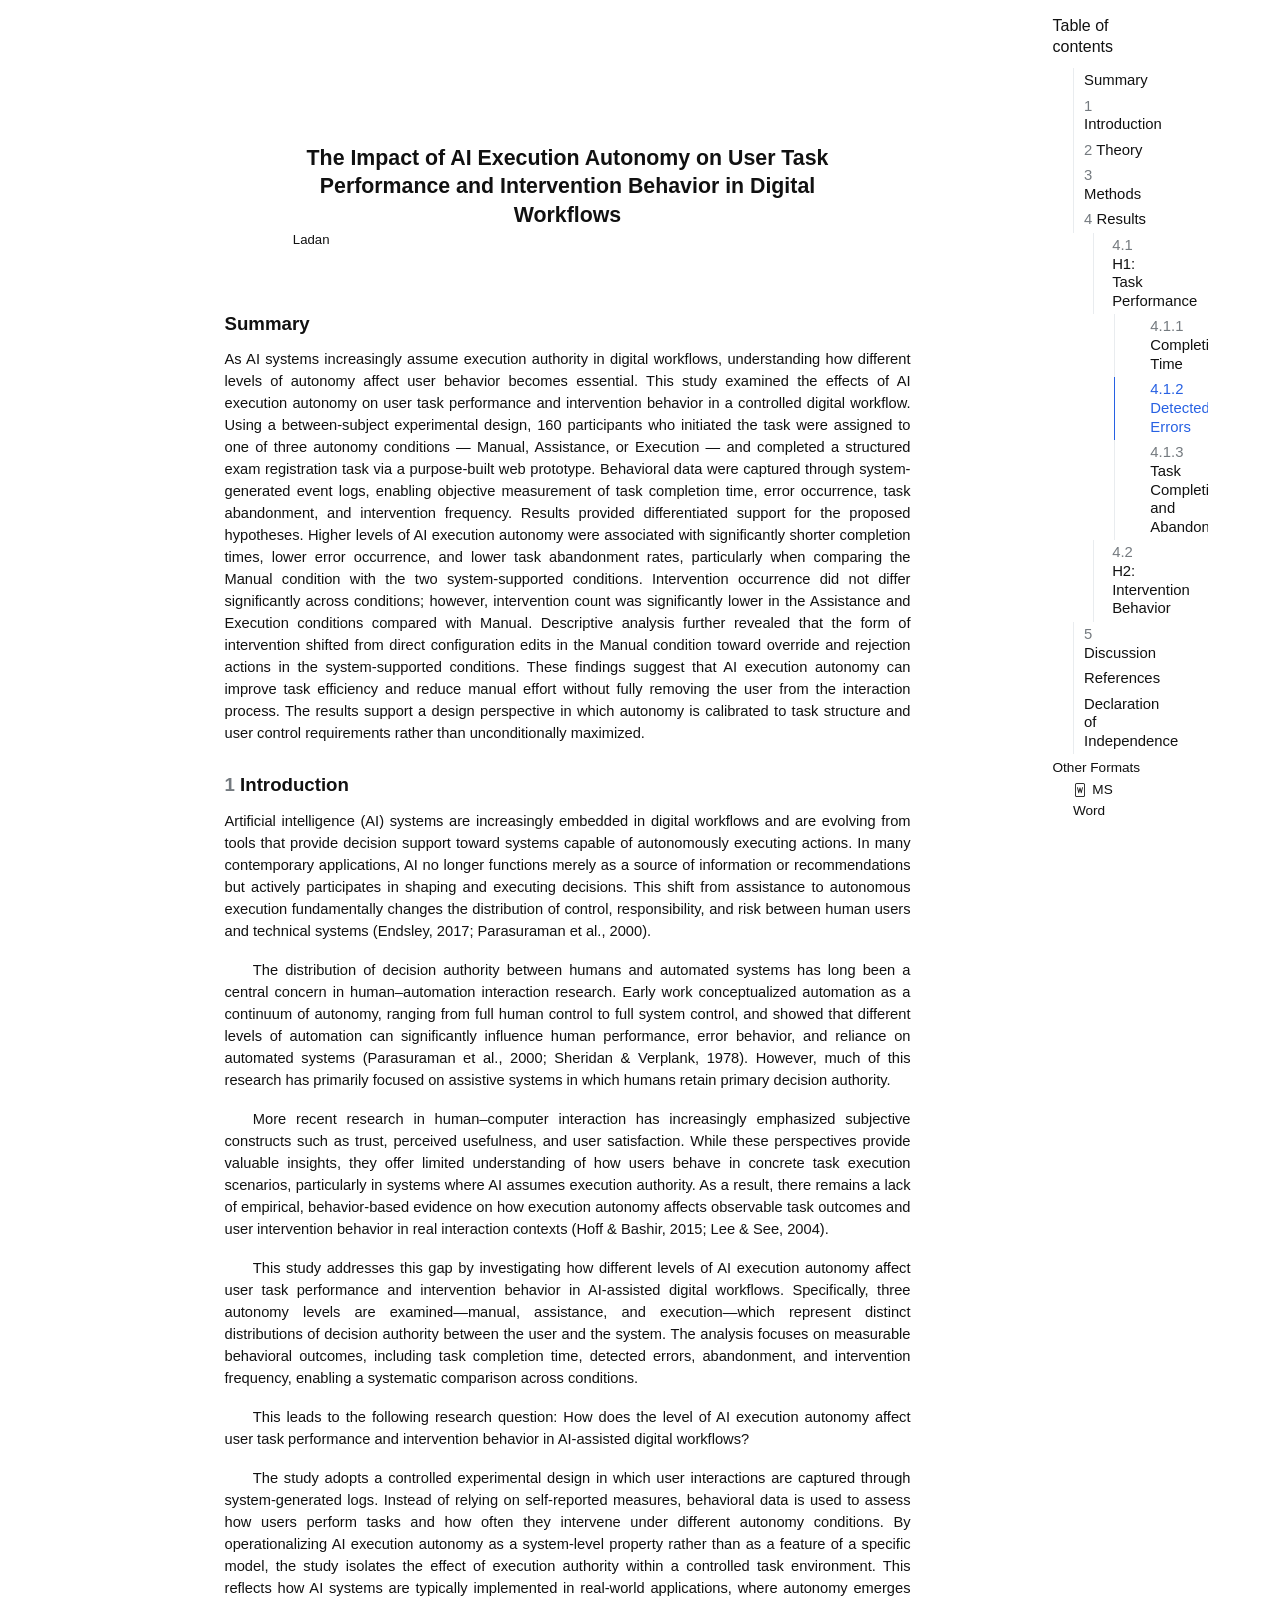
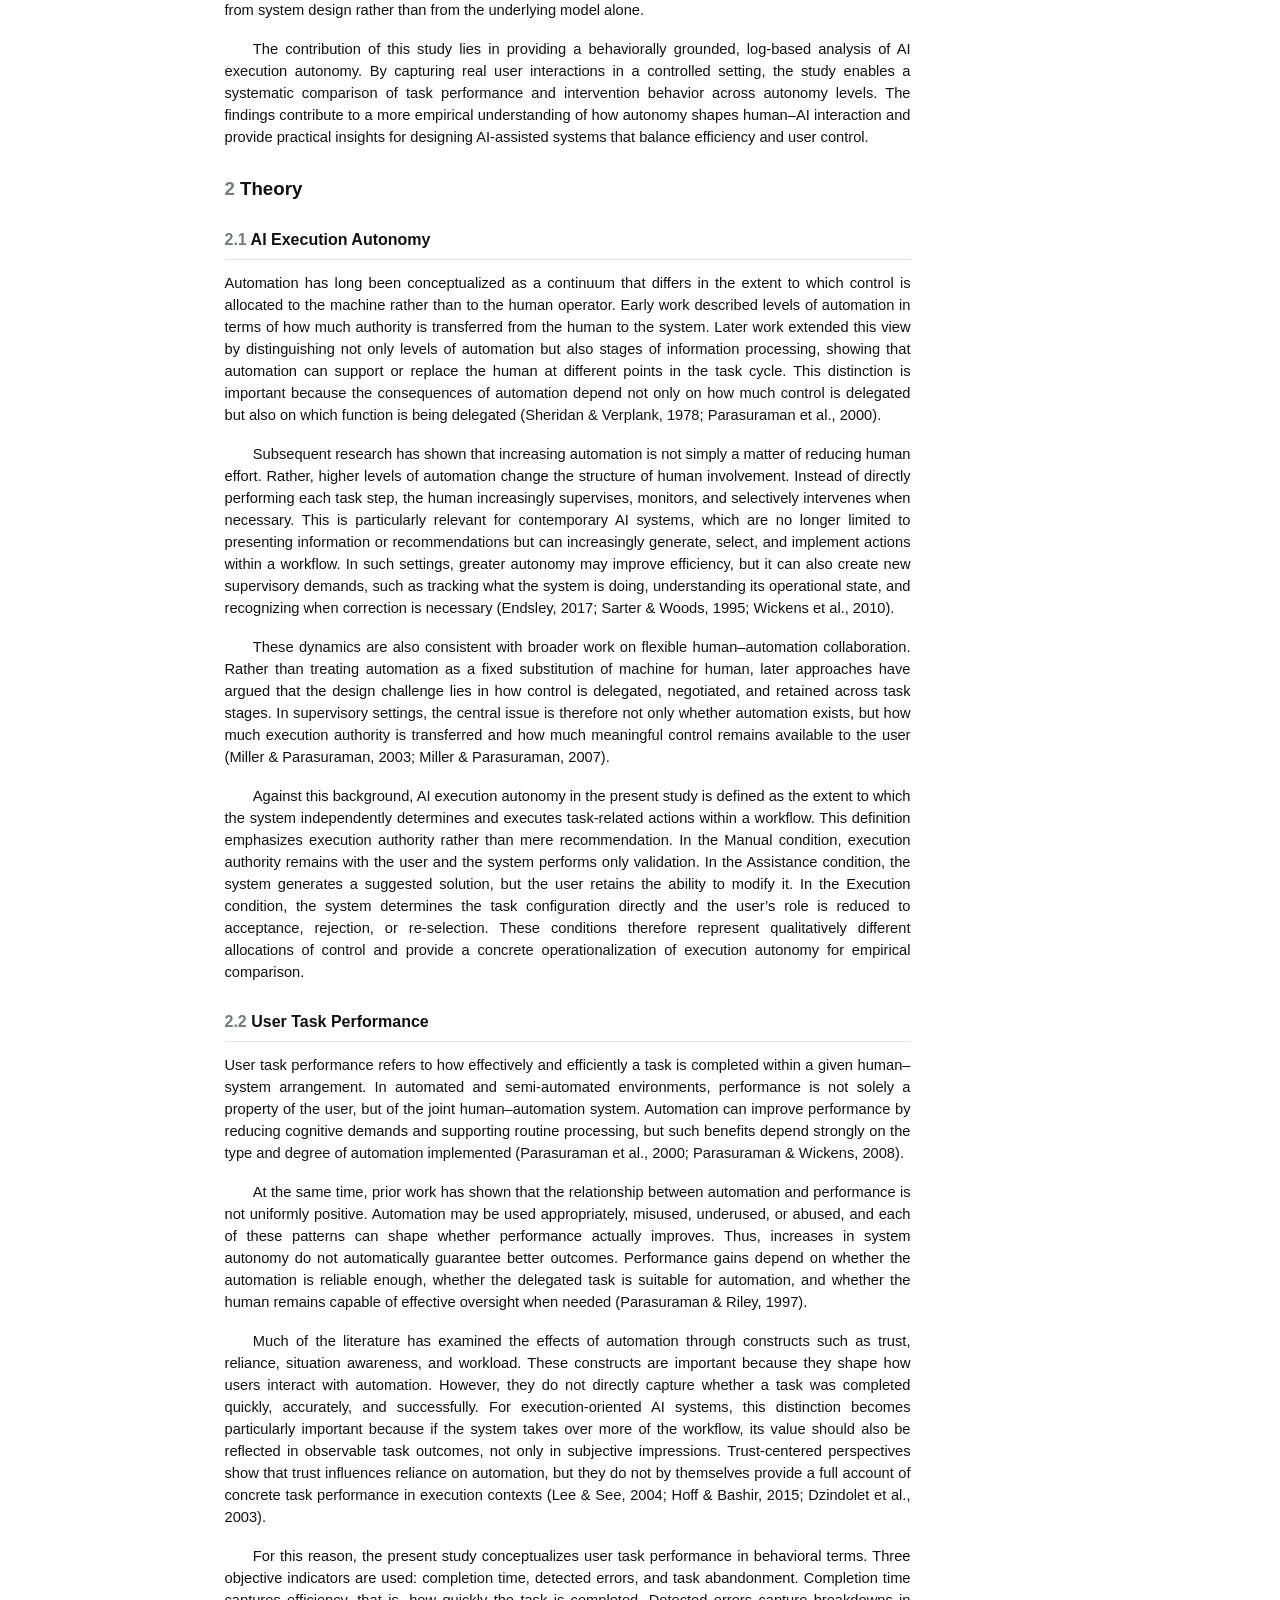
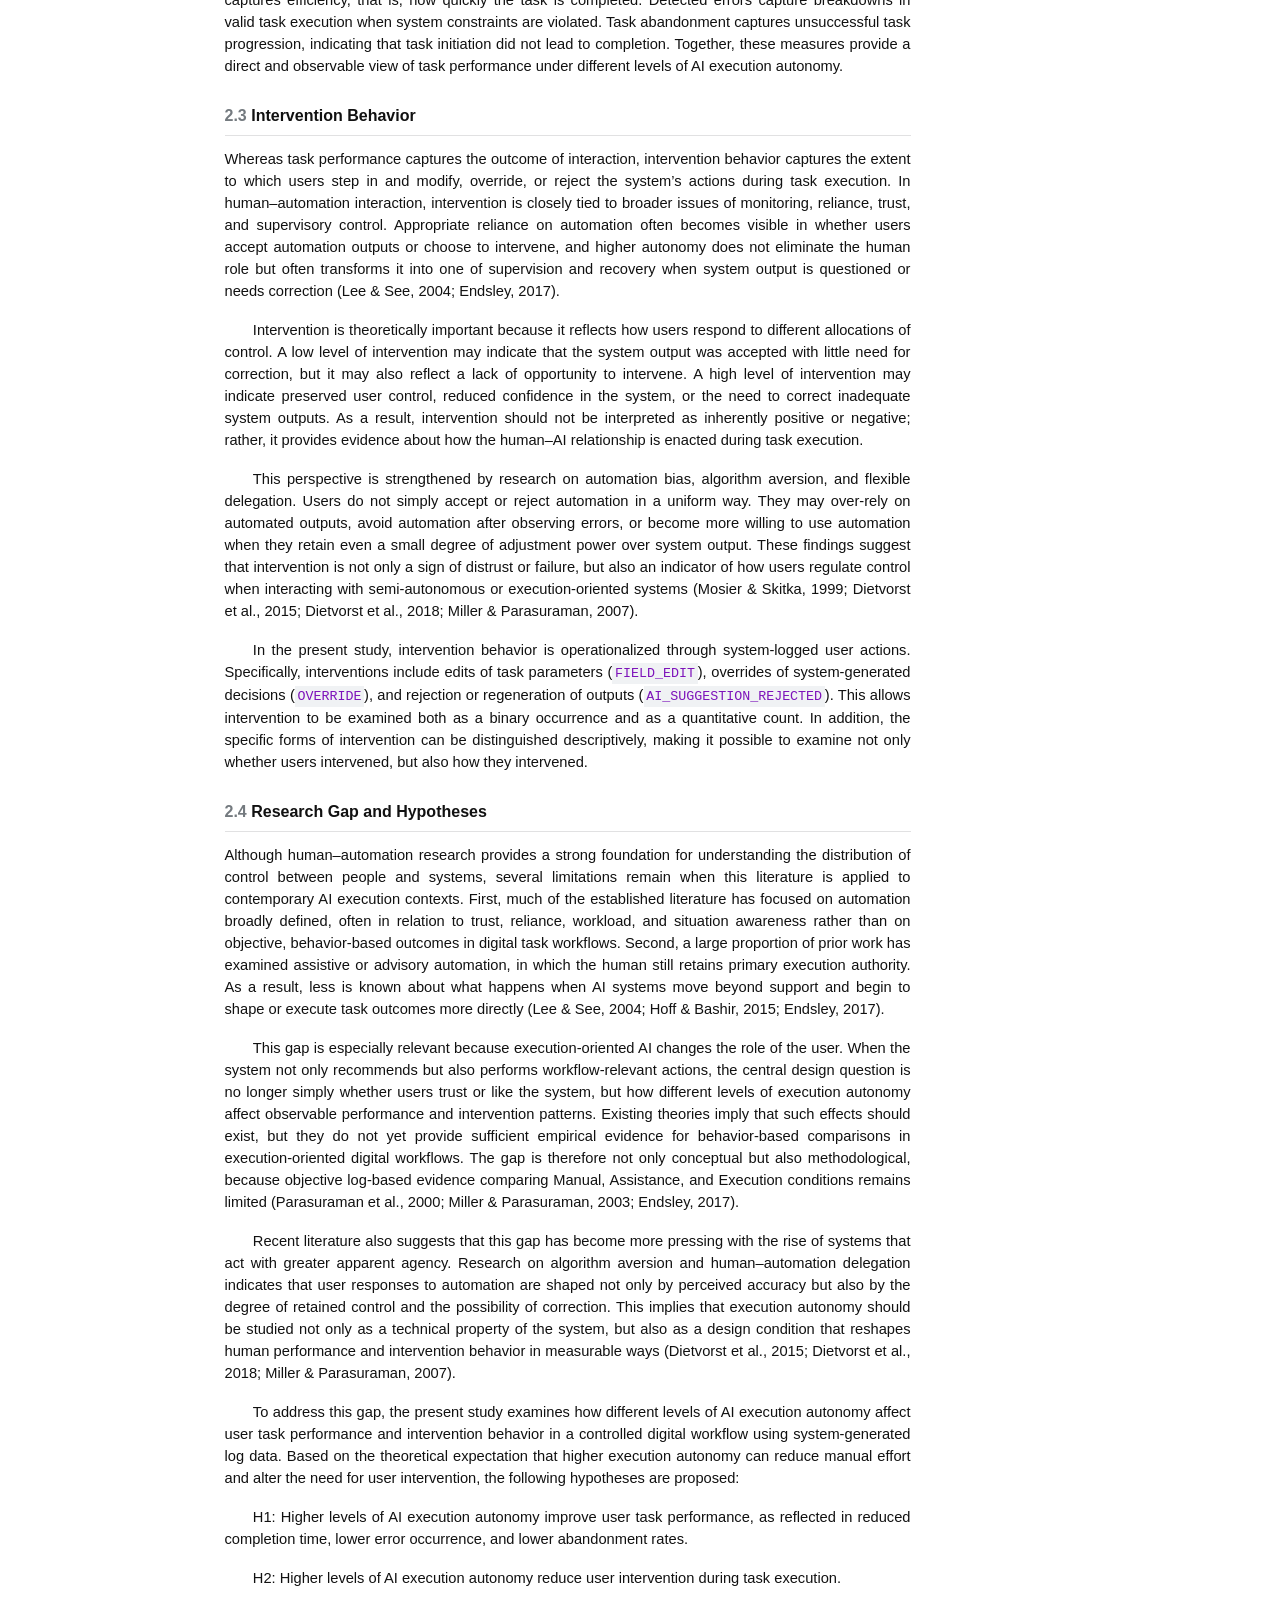
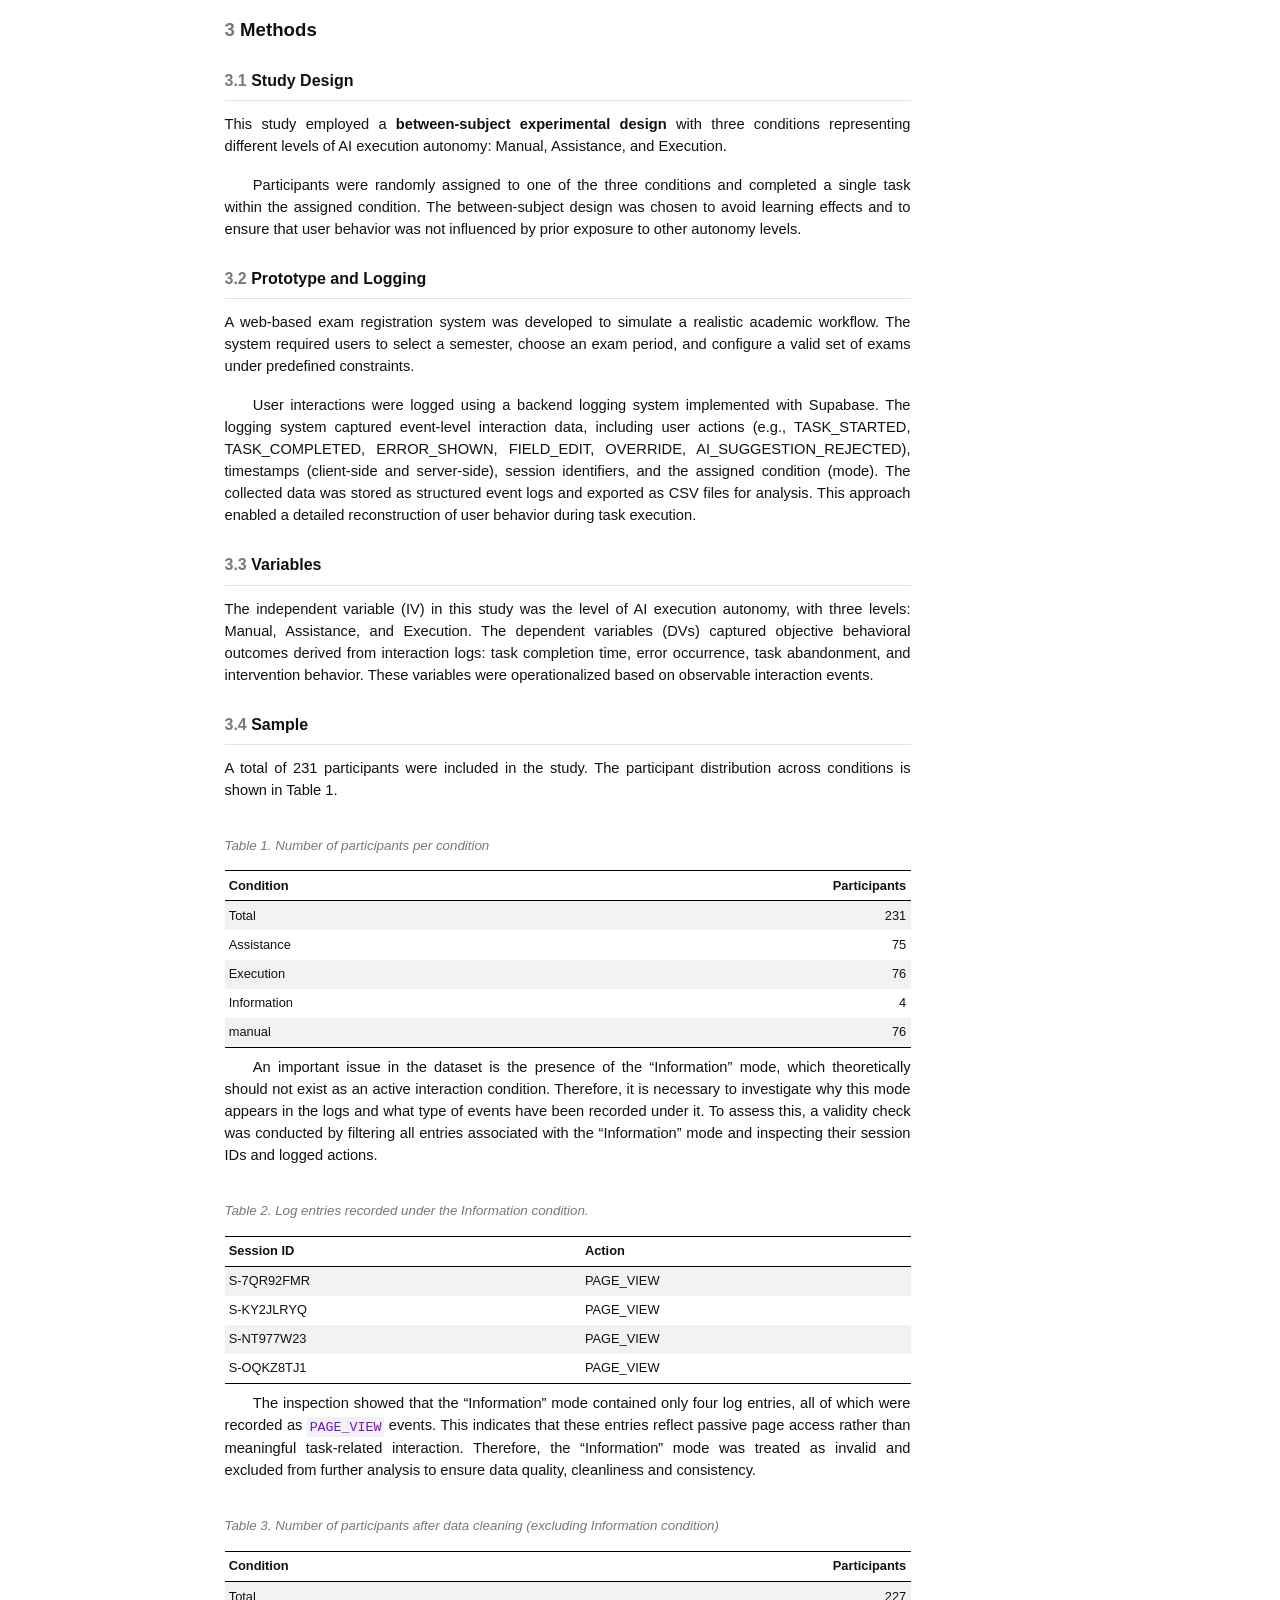
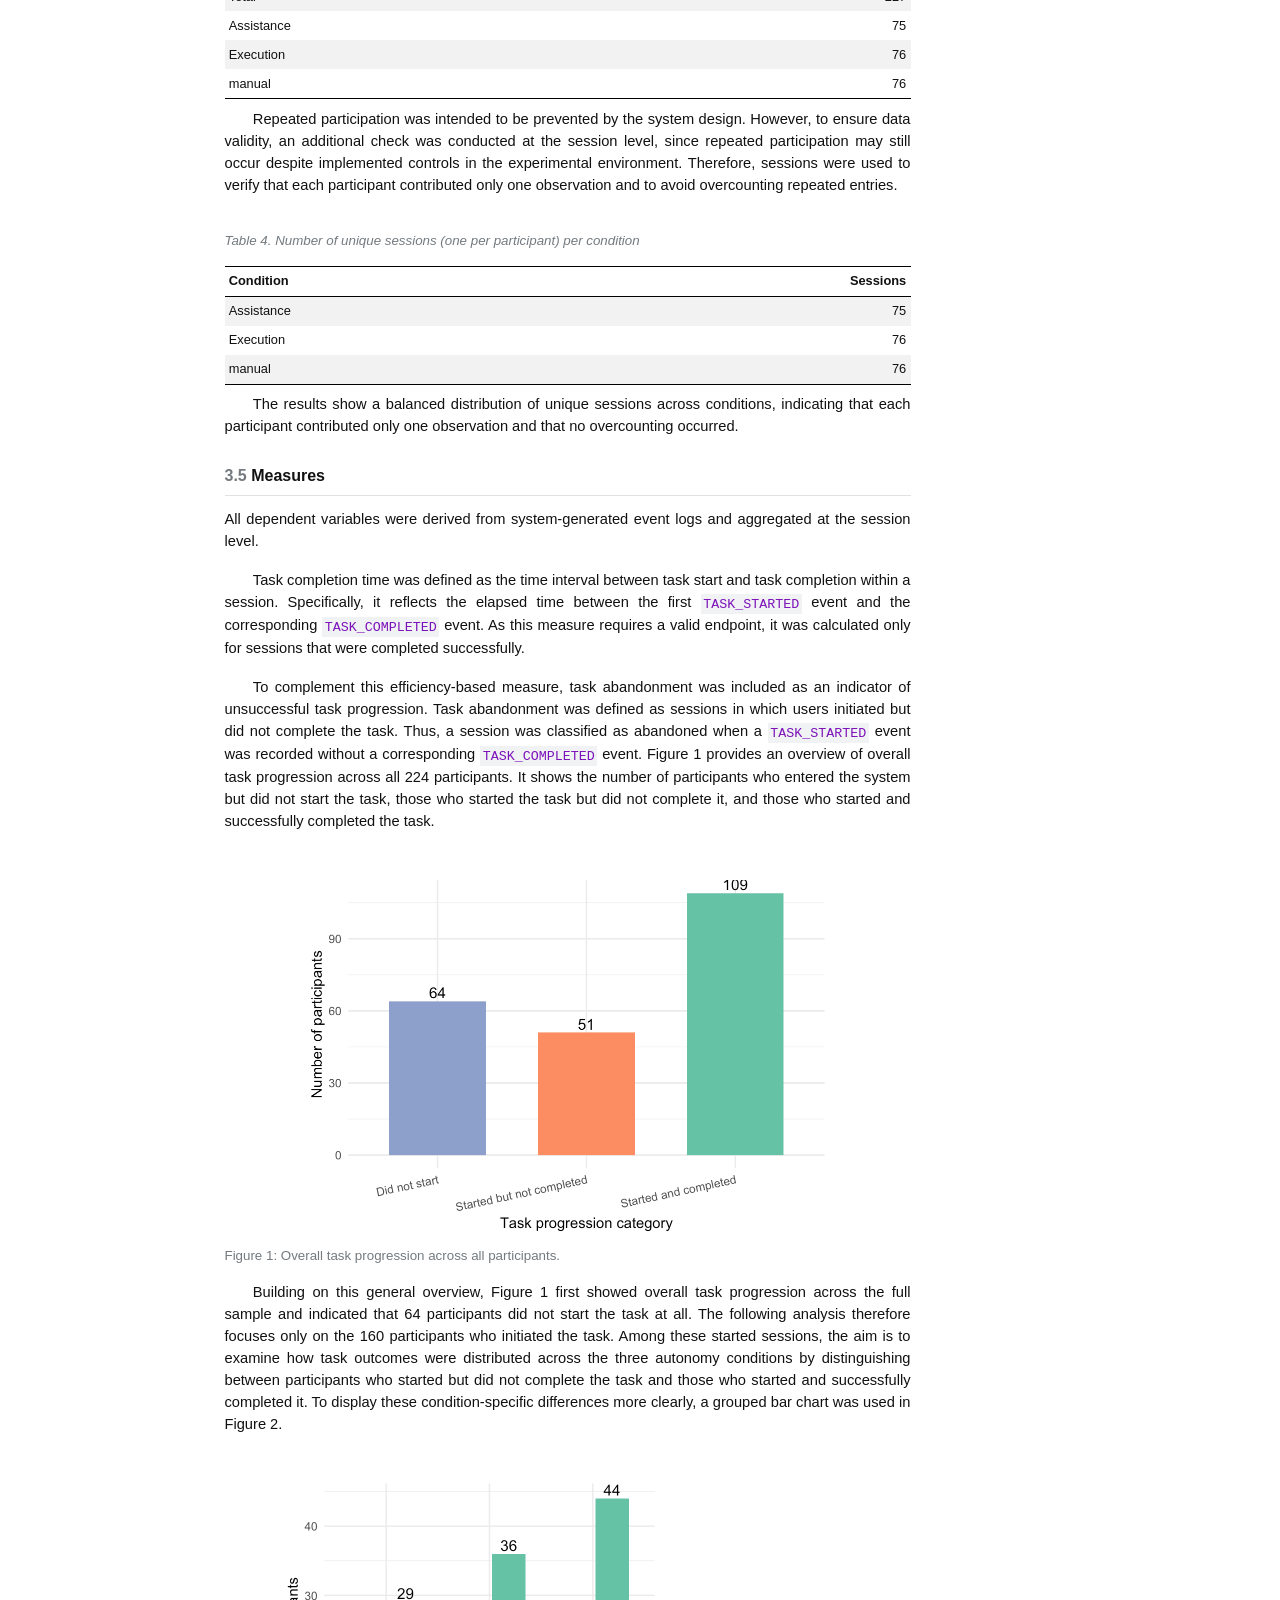
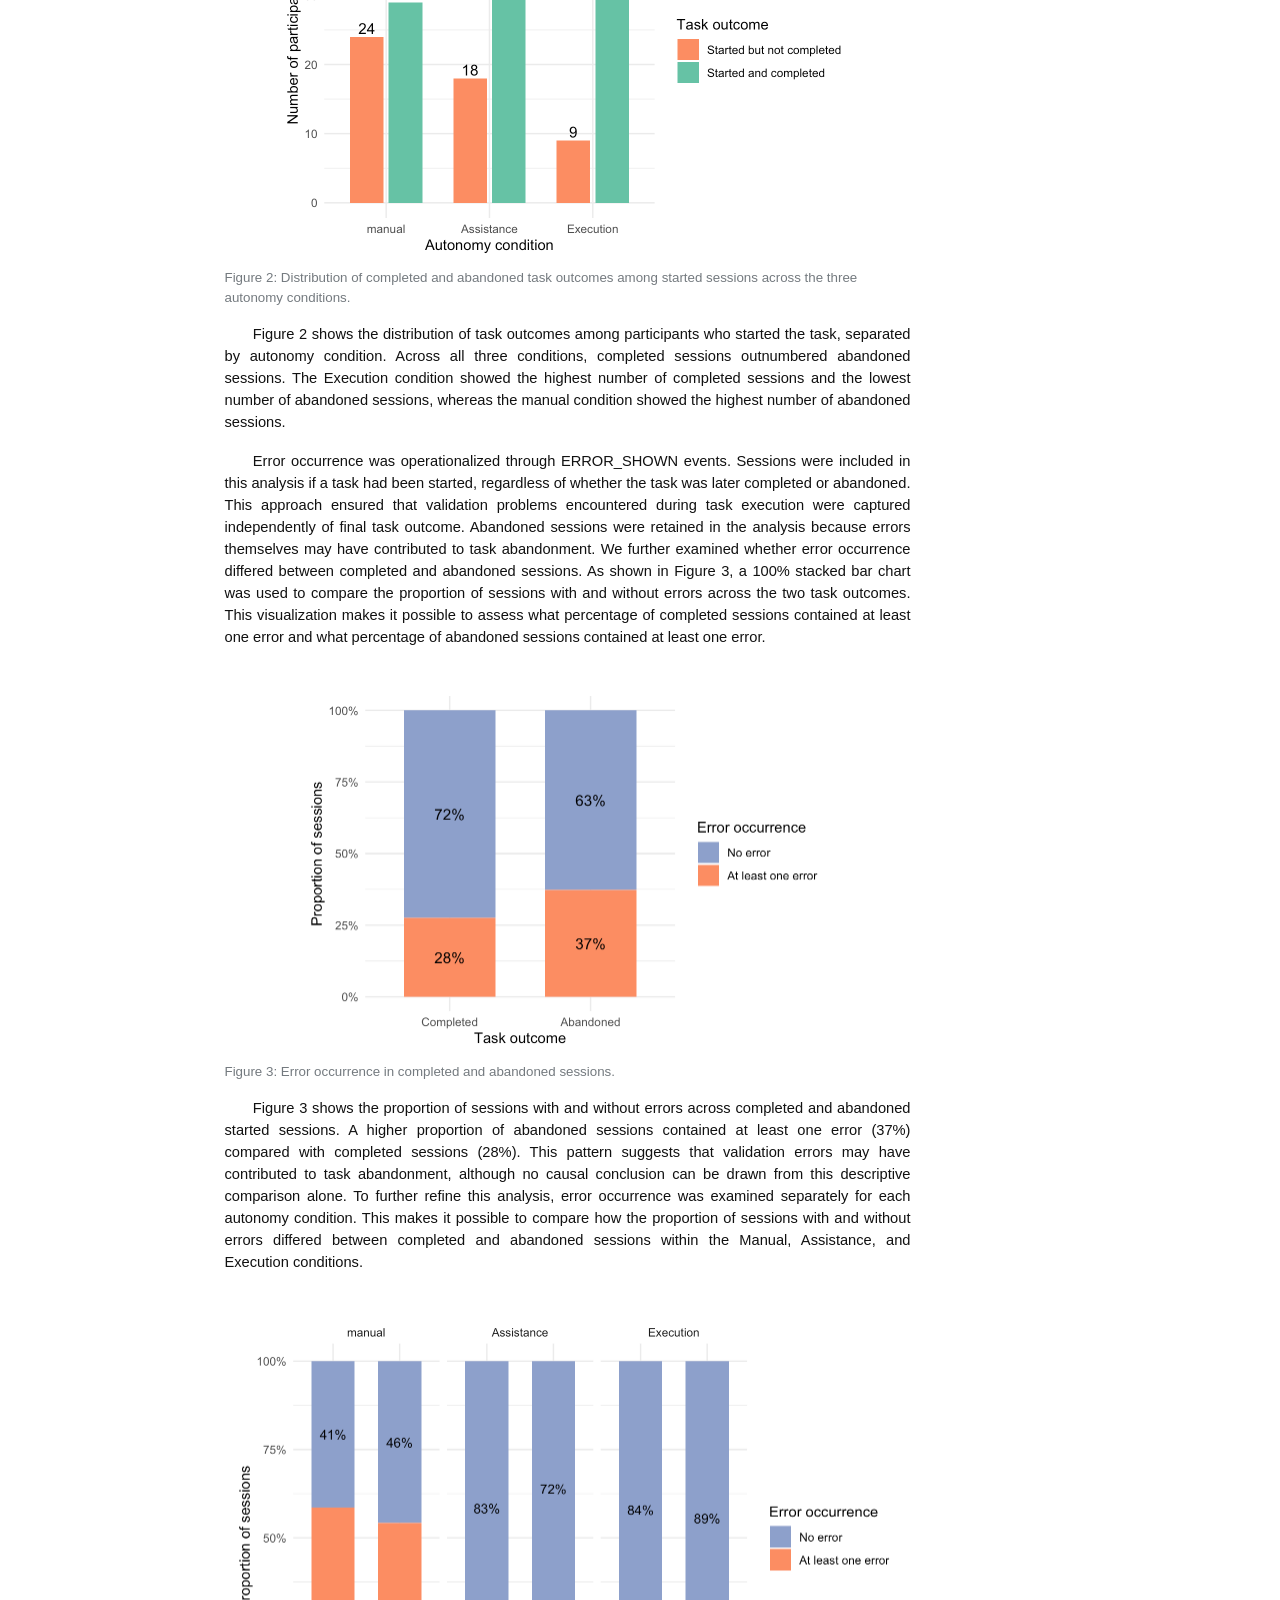
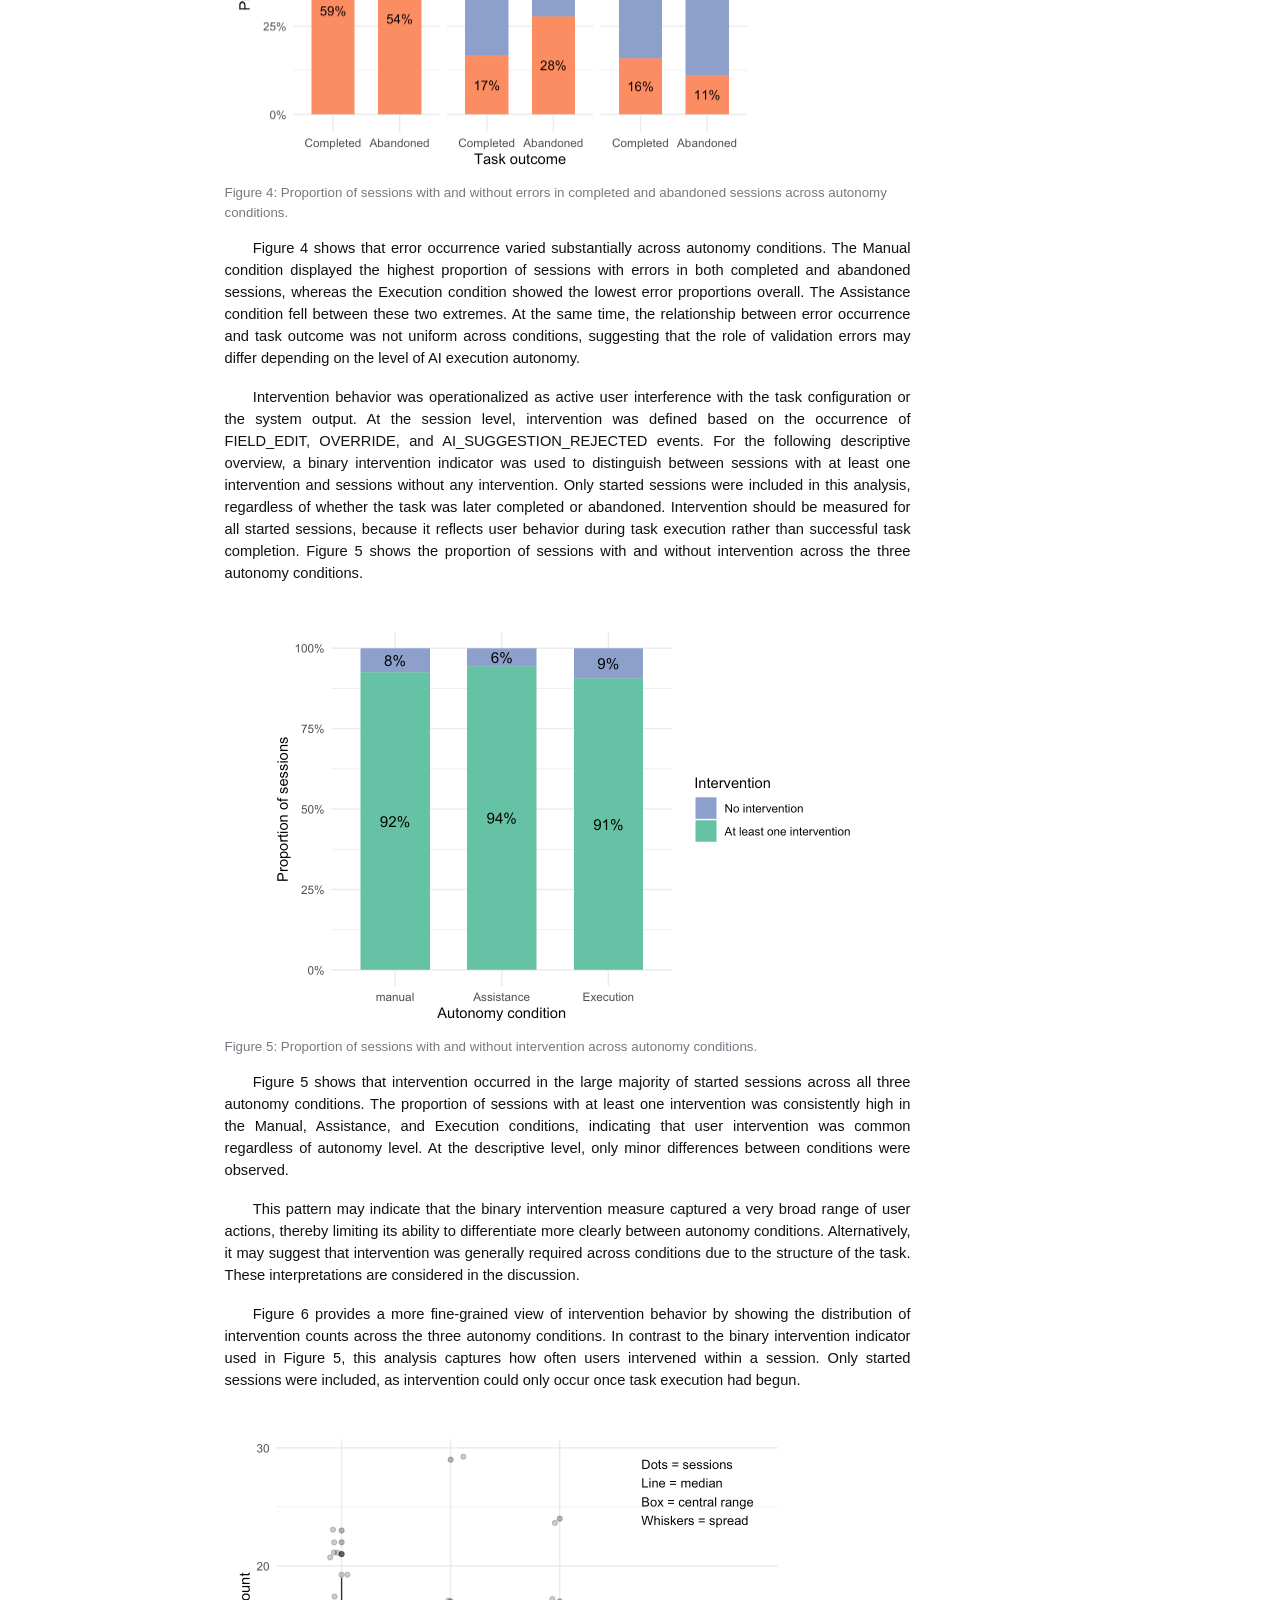
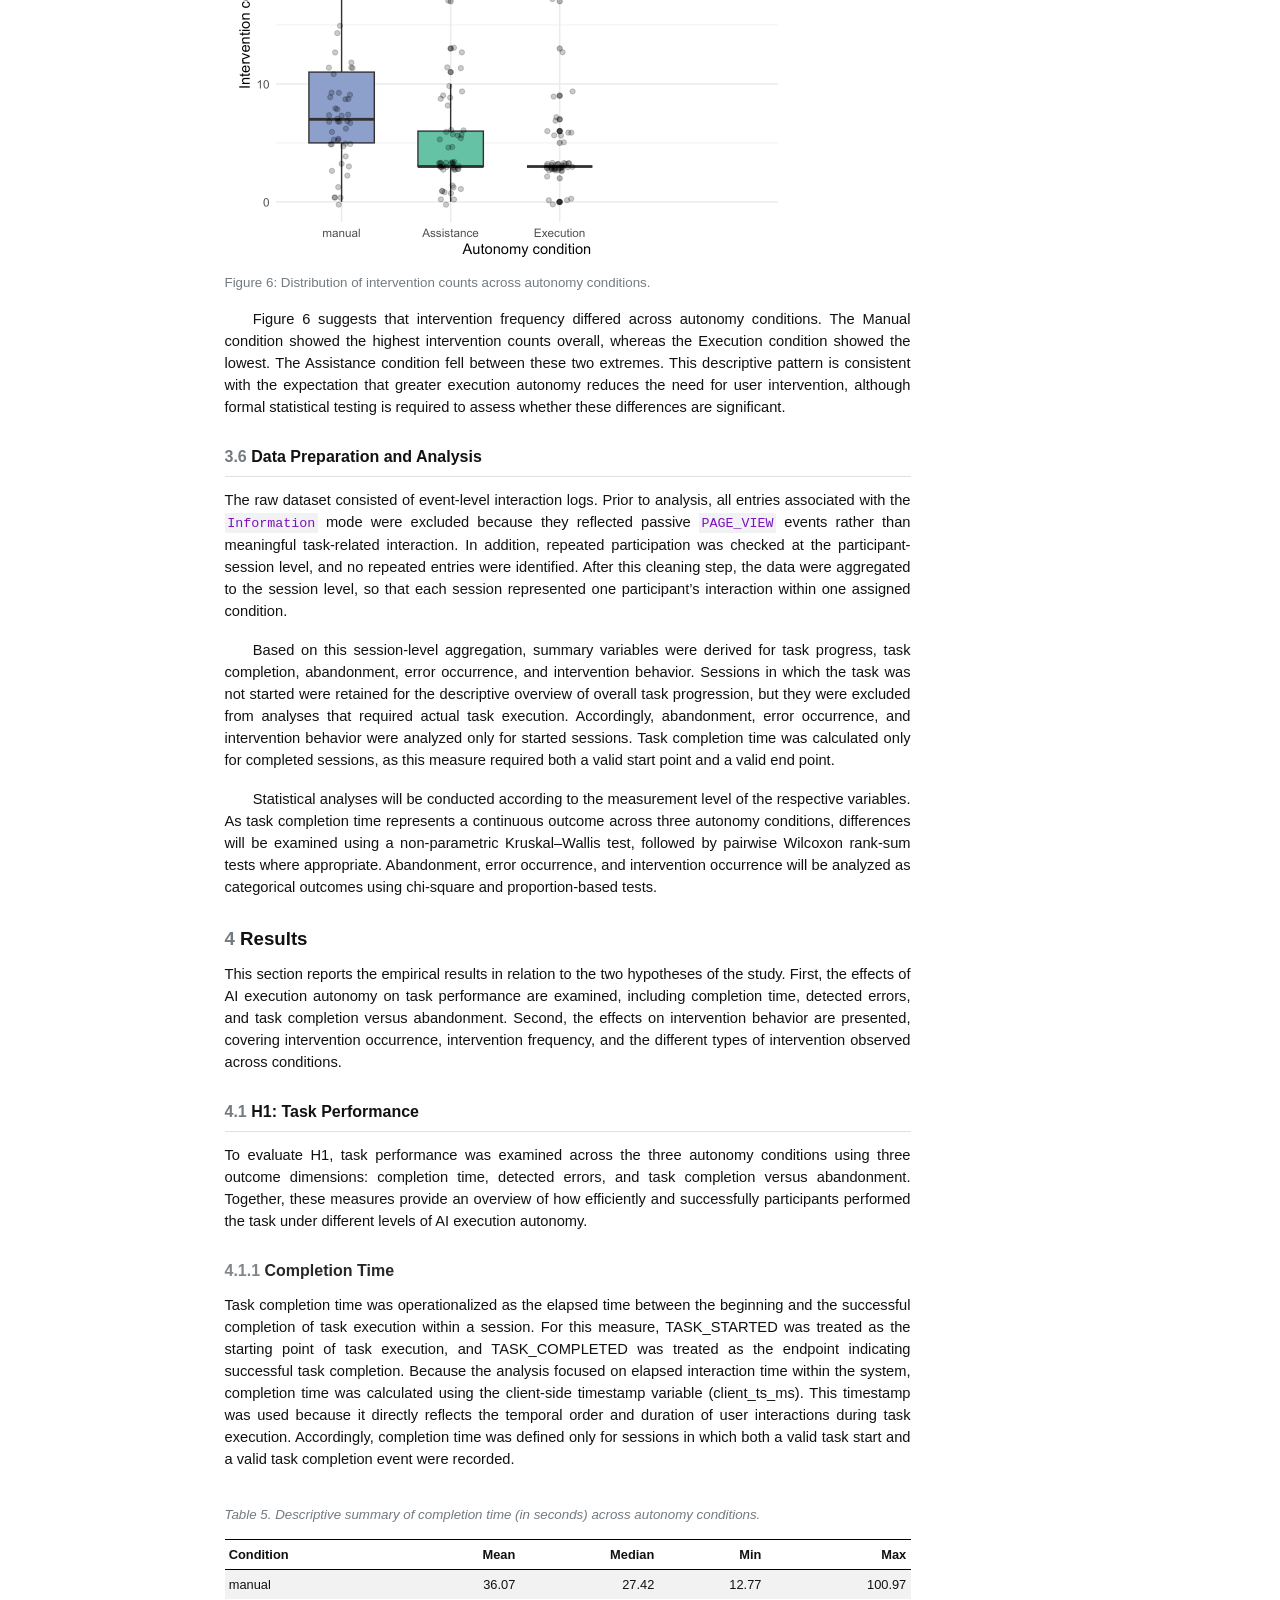
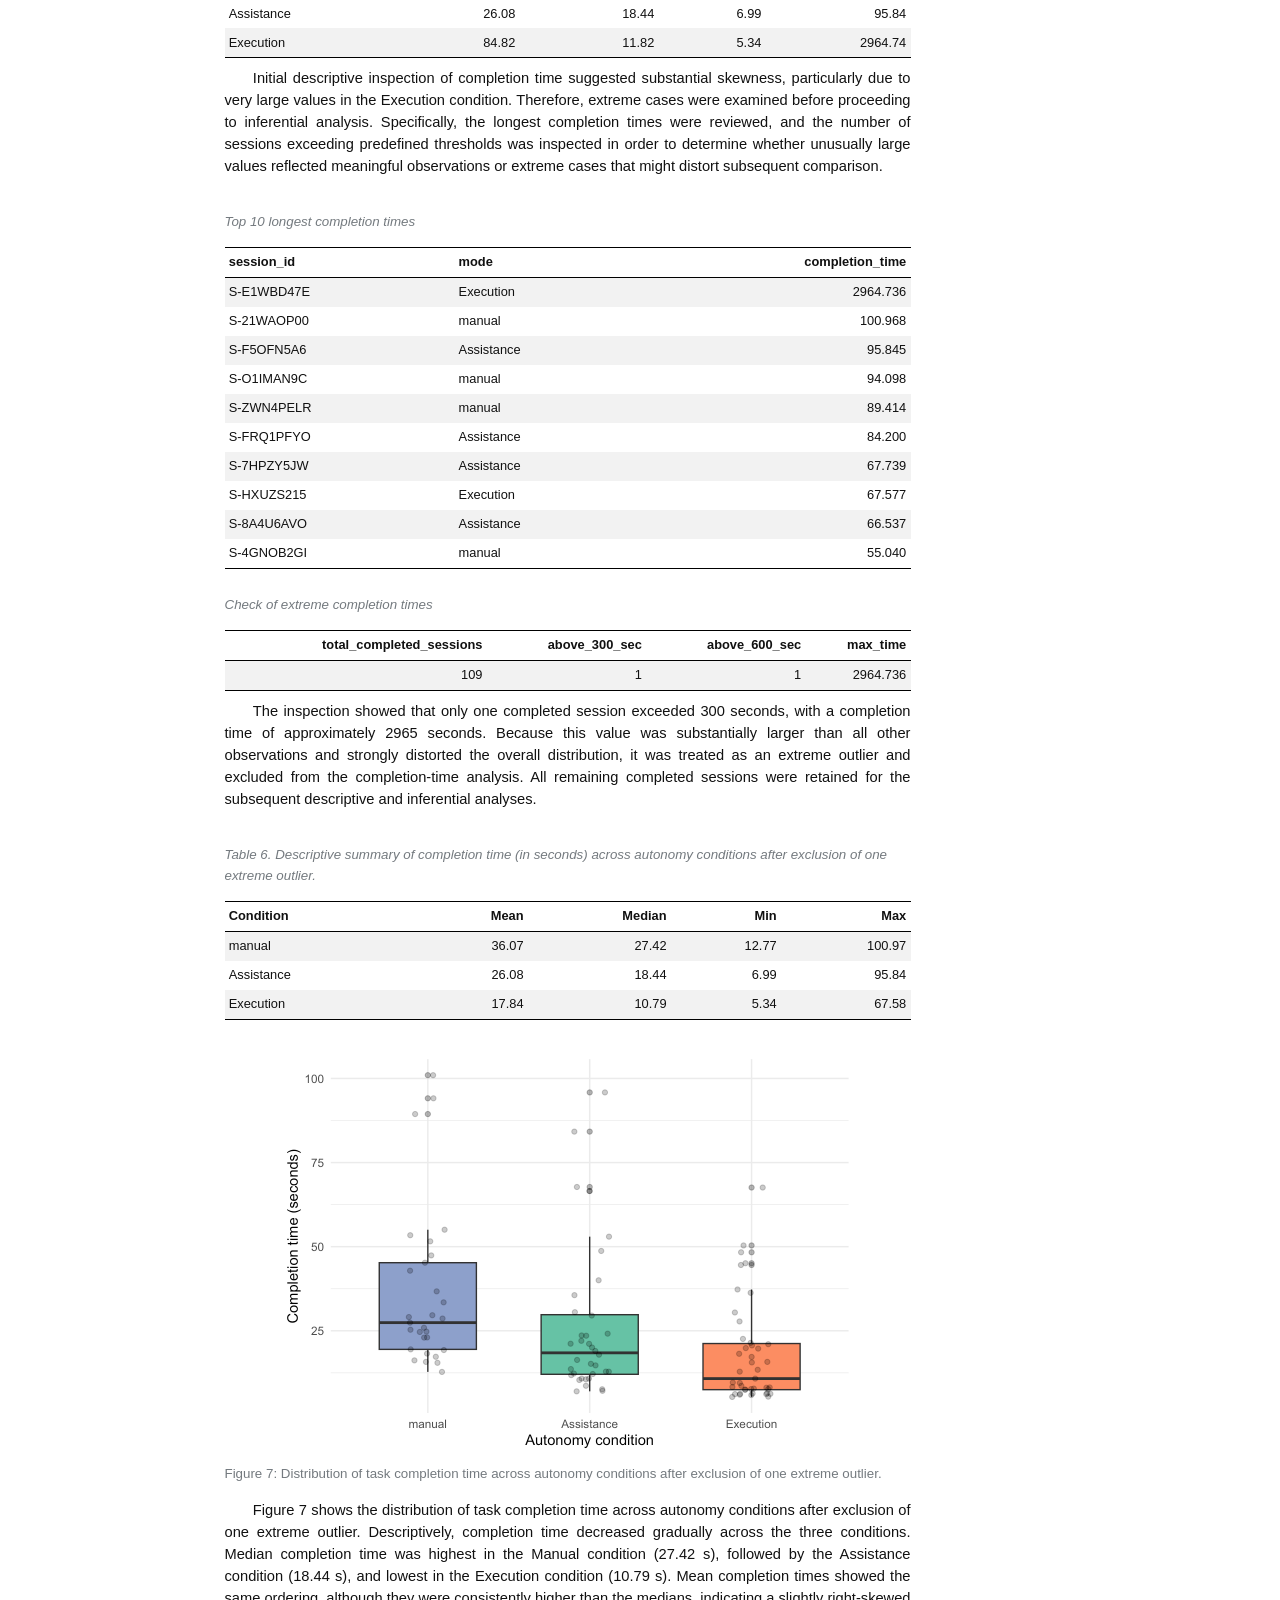
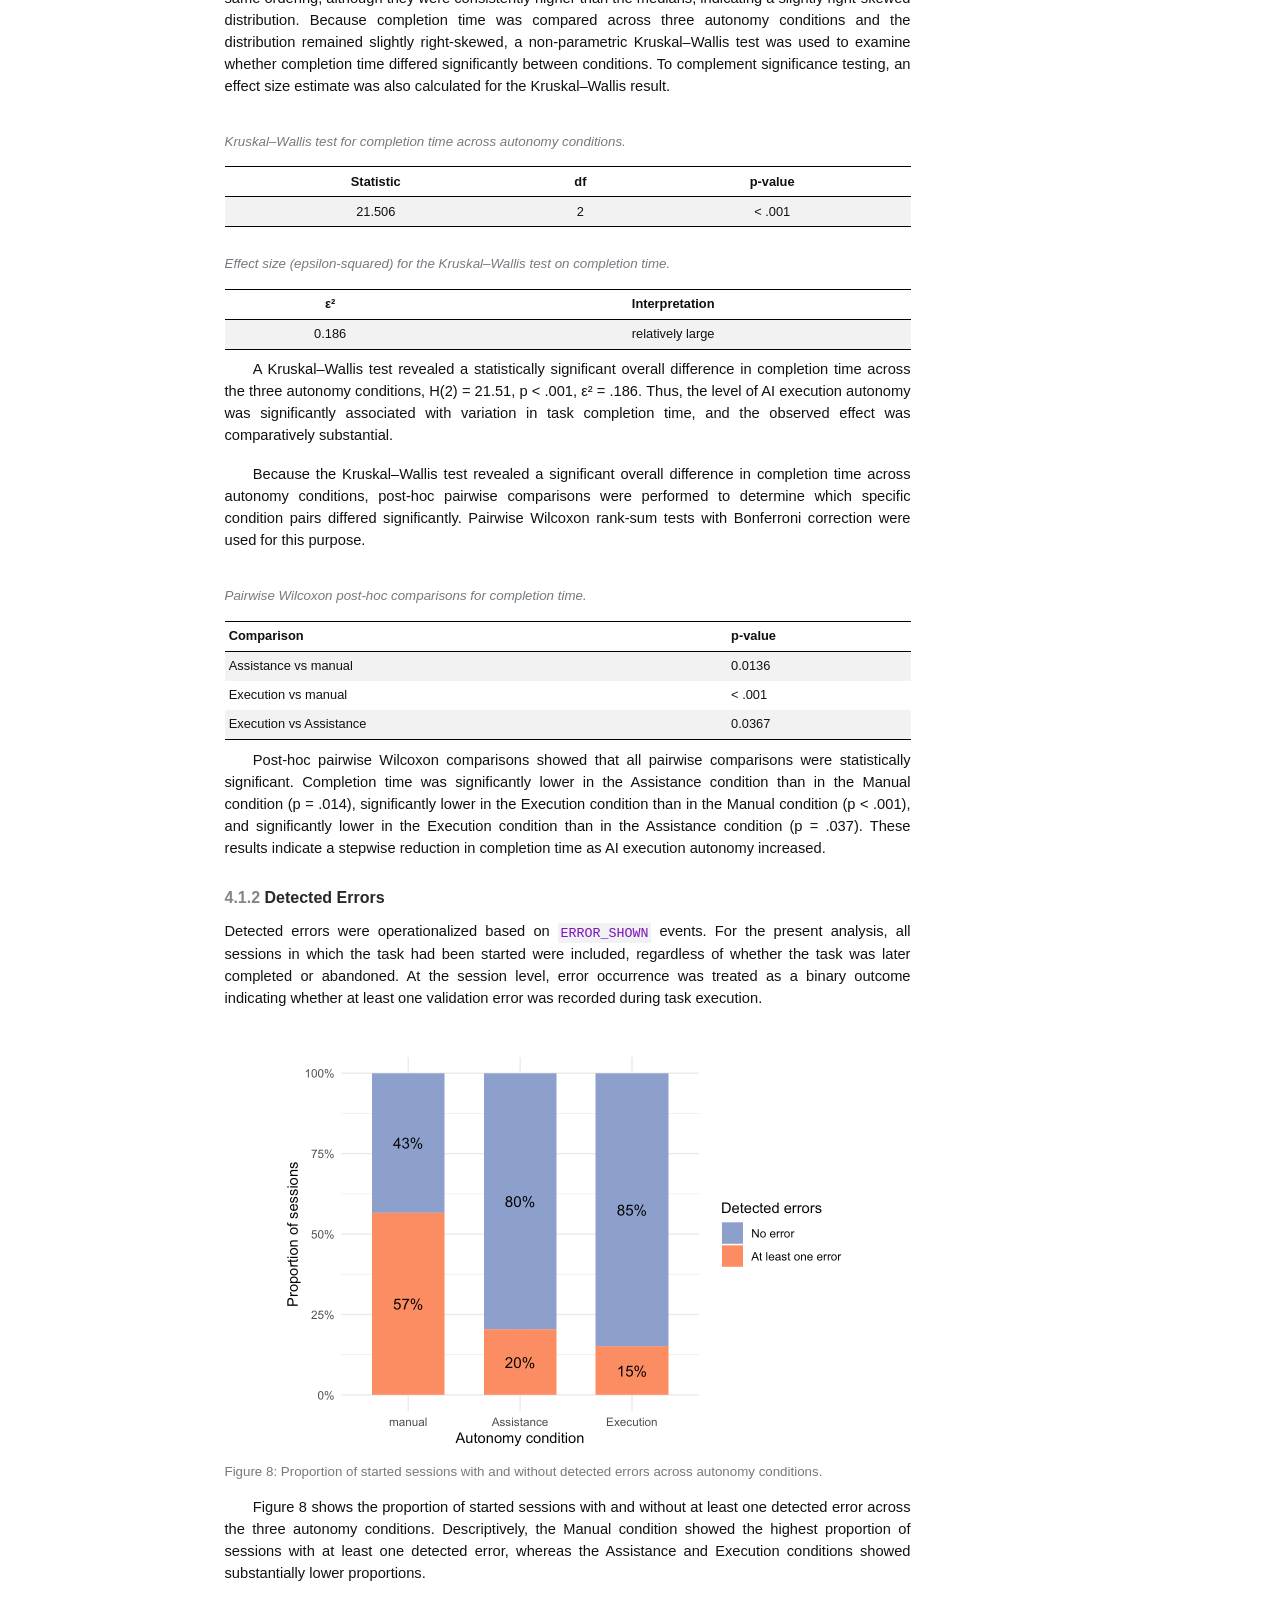
==== commit 4951a550: "revise refrences" ====
--- a/index.html
+++ b/index.html
@@ -87,11 +87,12 @@
   <li><a href="#discussion" id="toc-discussion" class="nav-link" data-scroll-target="#discussion"><span class="header-section-number">5</span> Discussion</a>
   <ul class="collapse">
   <li><a href="#evaluation-of-hypotheses" id="toc-evaluation-of-hypotheses" class="nav-link" data-scroll-target="#evaluation-of-hypotheses"><span class="header-section-number">5.1</span> Evaluation of Hypotheses</a></li>
-  <li><a href="#interpretation" id="toc-interpretation" class="nav-link" data-scroll-target="#interpretation"><span class="header-section-number">5.2</span> Interpretation</a></li>
-  <li><a href="#theoretical-contributions" id="toc-theoretical-contributions" class="nav-link" data-scroll-target="#theoretical-contributions"><span class="header-section-number">5.3</span> Theoretical Contributions</a></li>
-  <li><a href="#limitations" id="toc-limitations" class="nav-link" data-scroll-target="#limitations"><span class="header-section-number">5.4</span> Limitations</a></li>
-  <li><a href="#practical-implications" id="toc-practical-implications" class="nav-link" data-scroll-target="#practical-implications"><span class="header-section-number">5.5</span> Practical Implications</a></li>
-  <li><a href="#conclusion" id="toc-conclusion" class="nav-link" data-scroll-target="#conclusion"><span class="header-section-number">5.6</span> Conclusion</a></li>
+  <li><a href="#summary-of-findings" id="toc-summary-of-findings" class="nav-link" data-scroll-target="#summary-of-findings"><span class="header-section-number">5.2</span> Summary of Findings</a></li>
+  <li><a href="#interpretation" id="toc-interpretation" class="nav-link" data-scroll-target="#interpretation"><span class="header-section-number">5.3</span> Interpretation</a></li>
+  <li><a href="#theoretical-contributions" id="toc-theoretical-contributions" class="nav-link" data-scroll-target="#theoretical-contributions"><span class="header-section-number">5.4</span> Theoretical Contributions</a></li>
+  <li><a href="#limitations" id="toc-limitations" class="nav-link" data-scroll-target="#limitations"><span class="header-section-number">5.5</span> Limitations</a></li>
+  <li><a href="#practical-implications" id="toc-practical-implications" class="nav-link" data-scroll-target="#practical-implications"><span class="header-section-number">5.6</span> Practical Implications</a></li>
+  <li><a href="#conclusion" id="toc-conclusion" class="nav-link" data-scroll-target="#conclusion"><span class="header-section-number">5.7</span> Conclusion</a></li>
   </ul></li>
   <li><a href="#references" id="toc-references" class="nav-link" data-scroll-target="#references">References</a></li>
   <li><a href="#declaration-of-independence" id="toc-declaration-of-independence" class="nav-link" data-scroll-target="#declaration-of-independence">Declaration of Independence</a></li>
@@ -1138,41 +1139,45 @@
 <h1 data-number="5"><span class="header-section-number">5</span> Discussion</h1>
 <section id="evaluation-of-hypotheses" class="level2" data-number="5.1">
 <h2 data-number="5.1" class="anchored" data-anchor-id="evaluation-of-hypotheses"><span class="header-section-number">5.1</span> Evaluation of Hypotheses</h2>
-<p>The present study examined how AI execution autonomy shapes user task performance and intervention behavior across three operationally distinct conditions: Manual, Assistance, and Execution. The findings provide differentiated support for both hypotheses, with the most consistent effects emerging in comparisons between the Manual condition and the two system-supported conditions.</p>
-<p>H1 was largely supported. Higher AI execution autonomy was associated with improved performance across all three indicators, though the pattern was not uniform across measures. Completion time decreased in a statistically significant stepwise gradient — from Manual to Assistance to Execution — indicating that each incremental transfer of execution authority produced a measurable reduction in task duration. For detected errors and task abandonment, improvement followed a less finely graded pattern: both system-supported conditions showed significantly lower error proportions than the Manual condition but did not differ significantly from each other; for abandonment, the statistically significant overall effect was driven primarily by the contrast between the Manual and Execution conditions. H1 is therefore supported across all performance indicators, while the linearity of improvement holds most clearly for completion time.</p>
-<p>H2 received only partial support. Intervention occurrence — whether any intervention took place within a started session — did not differ significantly across conditions, remaining near ceiling in all three. Intervention count, by contrast, showed a significant effect: participants in the Manual condition intervened substantially more frequently than those in either system-supported condition, while Assistance and Execution did not differ from each other on this measure. Descriptive analysis of intervention types revealed a qualitative shift: field edits predominated across all conditions, whereas override and rejection actions were structurally confined to the system-supported conditions, as confirmed by Fisher’s exact tests (both <em>p</em> &lt; .001). H2 is therefore supported with respect to the frequency of intervention, but the null result for intervention occurrence establishes that higher autonomy does not reduce the probability of any user engagement — only its intensity and character.</p>
-</section>
-<section id="interpretation" class="level2" data-number="5.2">
-<h2 data-number="5.2" class="anchored" data-anchor-id="interpretation"><span class="header-section-number">5.2</span> Interpretation</h2>
-<p>The performance advantages observed across the system-supported conditions are consistent with the theoretical expectation that delegating execution authority to a well-specified system reduces the manual burden of completing a constrained, rule-governed task (Parasuraman et al., 2000; Parasuraman &amp; Wickens, 2008). In the present study, both system-supported conditions relieved users of the need to construct a valid exam configuration through iterative parameter adjustment — a process that, in the Manual condition, required sequential decision-making under multiple simultaneous constraints. The system’s ability to generate compliant outputs directly appears to have reduced not only the time required for task completion but also the number of opportunities for constraint violations to accumulate during the configuration process.</p>
-<p>The pronounced monotonic effect on completion time — the only outcome to differentiate all three conditions in pairwise comparisons — suggests that execution autonomy was particularly effective at compressing the configuration cycle. From a resource allocation perspective, this is expected: in constraint-governed environments, a system capable of generating a valid solution in a single step short-circuits the iterative decision process that users in the Manual condition executed manually, yielding efficiency gains that scale with the number of sequential decisions bypassed (Parasuraman &amp; Wickens, 2008; Wickens et al., 2010).</p>
-<p>A finding of considerable theoretical significance is the limited differentiation between the Assistance and Execution conditions across most outcomes. Despite representing structurally distinct allocations of execution authority — one presenting a modifiable suggestion for user review before confirmation, the other implementing a configuration without requiring prior approval — the two conditions produced broadly comparable behavioral profiles on errors, abandonment, and intervention count. This asymmetry between the Manual-to-Assistance transition and the Assistance-to-Execution transition suggests diminishing marginal returns to execution autonomy: the most consequential design boundary lies at the onset of meaningful system involvement rather than at its upper limit. This pattern resonates with evidence from algorithm adjustability research, which shows that user behavior can shift substantially when even limited modifiability is introduced, while the incremental effect of increasing automation from adjustable to fully fixed tends to be comparatively modest (Dietvorst et al., 2018). It also aligns with flexible automation frameworks that identify the critical design question not as how autonomous to make the system, but as how to structure the onset and form of system involvement to preserve appropriate human oversight (Miller &amp; Parasuraman, 2007).</p>
-<p>The null result for intervention occurrence warrants explicit theoretical attention, as it represents an outcome not fully anticipated by a simple autonomy-reduces-intervention model. The near-ceiling proportions across all three conditions reflect the structural properties of the task: because a single field edit sufficed for classification as an intervening session and all conditions retained accessible interface elements, the binary measure was insufficiently sensitive to the autonomy manipulation. The significant effect for intervention count — but not occurrence — illustrates a methodological point of broader relevance: in the presence of near-ceiling binary measures, count-based and type-based decompositions are necessary to detect autonomy effects on user engagement. Treating intervention as a categorical event misrepresents what is, empirically, a distributional phenomenon shaped by task structure, interface affordances, and system behavior simultaneously.</p>
-<p>The most theoretically revealing aspect of the results is the qualitative shift in intervention type across autonomy conditions. The structural confinement of override and rejection actions to the system-supported conditions — types of intervention that presuppose the existence of a prior system-generated output — documents a transformation in the human role: from active configurator to evaluative supervisor. This transition directly instantiates the supervisory control dynamic described by Sheridan and Verplank (1978) and elaborated by Endsley (2017), in which increasing system autonomy shifts the human task from primary execution toward monitoring, evaluation, and selective correction. The persistence of field edits at rates exceeding 90% of started sessions across all conditions further indicates that some residual degree of user agency was structurally embedded in the workflow design and was not abolished even at the highest autonomy level tested. This aligns with Bainbridge’s (1983) observation that automation characteristically transforms rather than eliminates human activity: tasks previously performed through direct manipulation become tasks of oversight, validation, and exception handling. In the present study, this transformation is empirically visible not as an absence of user action under higher autonomy, but as a reconfiguration of action type — a shift that any analysis restricted to the binary occurrence of intervention would entirely fail to detect.</p>
-</section>
-<section id="theoretical-contributions" class="level2" data-number="5.3">
-<h2 data-number="5.3" class="anchored" data-anchor-id="theoretical-contributions"><span class="header-section-number">5.3</span> Theoretical Contributions</h2>
-<p>The findings extend human–automation interaction theory in two substantive directions. First, they provide behavioral evidence for the consequences of execution-oriented AI that complements the predominance of advisory and decision-support automation in existing empirical work. Prior research has established extensively that automation affects trust, situation awareness, reliance, and workload, but these outcomes have been assessed predominantly through self-report instruments and under conditions in which humans retain final execution authority (Lee &amp; See, 2004; Parasuraman &amp; Riley, 1997; Hoff &amp; Bashir, 2015). The present study demonstrates that when AI systems assume the authority to implement workflow actions directly, the effects are observable in objective behavioral metrics — task duration, error rates, and the frequency and type of user intervention — independently of subjective mediation. This supports the position that execution-oriented AI constitutes a qualitatively distinct object of inquiry that requires behavioral, not solely attitudinal, methods of investigation.</p>
+<p>The present study examined how different levels of AI execution autonomy influenced user task performance and intervention behavior in a controlled digital workflow. Overall, the findings provide differentiated support for the proposed hypotheses.</p>
+<p>H1 was largely supported. Higher levels of AI execution autonomy were associated with improved task performance across multiple indicators. For completion time, a clear and statistically significant stepwise pattern was observed, with the Manual condition showing the longest completion times, the Assistance condition showing shorter times, and the Execution condition showing the shortest times. This finding suggests that increasing execution autonomy can reduce the amount of manual effort required to complete a task. For detected errors, the Manual condition showed a significantly higher proportion of started sessions with at least one error compared with both the Assistance and Execution conditions, whereas the difference between Assistance and Execution was not statistically significant. A similar pattern emerged for task completion versus abandonment: overall differences across conditions were significant, but the clearest pairwise difference was found between the Manual and Execution conditions. Taken together, these results indicate that higher execution autonomy improved task performance, although this effect was not equally strong across all performance indicators.</p>
+<p>H2 was only partially supported. Intervention occurrence, operationalized as whether any intervention took place during a started session, did not differ significantly across autonomy conditions. In contrast, intervention count showed a significant effect: participants in the Manual condition intervened significantly more often than participants in both the Assistance and Execution conditions, whereas no significant difference was found between the Assistance and Execution conditions. The descriptive analysis of intervention types also showed that intervention was not uniform across conditions. Edits were frequent in all three conditions, while override and rejection-related actions were concentrated in the system-supported conditions. Thus, higher AI execution autonomy did not eliminate intervention altogether, but it did reduce how often users needed to intervene and altered the form that intervention took.</p>
+</section>
+<section id="summary-of-findings" class="level2" data-number="5.2">
+<h2 data-number="5.2" class="anchored" data-anchor-id="summary-of-findings"><span class="header-section-number">5.2</span> Summary of Findings</h2>
+<p>Several overarching findings emerge from the results. First, increasing AI execution autonomy was associated with more efficient task completion. Completion time decreased progressively from the Manual condition to the Assistance condition and further to the Execution condition. Second, higher autonomy was associated with fewer detected errors, particularly when comparing the Manual condition with the two system-supported conditions. Third, abandonment decreased under higher autonomy, although this effect was most clearly evident in the comparison between the Manual and Execution conditions. Fourth, intervention behavior was more complex than initially expected. While intervention occurrence remained high across all conditions, intervention count decreased under higher autonomy. This suggests that users continued to engage with the system across all conditions, but the amount of intervention required was lower when the system took over a larger share of task execution.</p>
+<p>Taken together, these findings suggest that AI execution autonomy primarily improved task performance by reducing manual workload and limiting the number of corrective actions required during task execution. At the same time, user involvement was not removed entirely, indicating that even execution-oriented systems still operate within a human-supervised interaction structure.</p>
+</section>
+<section id="interpretation" class="level2" data-number="5.3">
+<h2 data-number="5.3" class="anchored" data-anchor-id="interpretation"><span class="header-section-number">5.3</span> Interpretation</h2>
+<p>The observed pattern suggests that the level of execution autonomy influenced not only how quickly tasks were completed, but also how much corrective interaction was needed during task execution. This is consistent with human–automation research showing that delegating more task-relevant processing to the system can improve performance when the system operates within a well-defined and rule-based environment (Parasuraman et al., 2000; Parasuraman &amp; Wickens, 2008). In the present study, both the Assistance and Execution conditions reduced the burden of manual configuration compared with the Manual condition, which likely contributed to the shorter completion times and lower error occurrence in those conditions.</p>
+<p>The particularly strong effect on completion time suggests that execution autonomy was especially effective in reducing routine task effort. This pattern is plausible because the experimental task involved structured decisions under explicit constraints. In such settings, higher levels of autonomy can reduce the need for users to manually construct a valid solution step by step. Instead, the system can perform part or all of the configuration work, thereby accelerating task completion. This interpretation aligns with prior research showing that automation can improve efficiency when the delegated function is well specified and computationally manageable (Parasuraman et al., 2000; Parasuraman &amp; Wickens, 2008).</p>
+<p>At the same time, the findings show that the relationship between autonomy and intervention is more nuanced than a simple reduction model would suggest. Intervention occurrence remained similarly high across all conditions, whereas intervention count differed significantly. This indicates that a binary distinction between intervention and no intervention was too coarse to capture meaningful differences between conditions. One likely reason is that the operationalization of intervention occurrence was broad, because even a single edit counted as intervention. As a result, the majority of started sessions across all conditions were classified as involving intervention, which limited the discriminative power of this measure. By contrast, intervention count provided a more fine-grained view and showed that the Manual condition required substantially more intervention overall.</p>
+<p>The descriptive analysis of intervention types helps explain this pattern further. Edits occurred in more than 90% of started sessions across all conditions, suggesting that editing behavior was a general feature of the task rather than a condition-specific response. This may indicate that some level of active user involvement was structurally embedded in the workflow itself. In contrast, override and rejection-related actions were concentrated in the system-supported conditions. This pattern is theoretically meaningful because it suggests that as autonomy increases, user intervention shifts from constructing the solution manually toward monitoring and selectively correcting the system’s output. Such a shift is consistent with the view that greater autonomy does not remove the human from the loop, but changes the human role from primary executor to supervisor and corrector (Lee &amp; See, 2004; Endsley, 2017; Miller &amp; Parasuraman, 2007).</p>
+<p>Another important finding is that the Assistance and Execution conditions were not consistently distinguishable across all outcomes. Although Execution performed better descriptively on several indicators, the pairwise comparisons between Assistance and Execution were often not statistically significant, especially for detected errors and intervention count. This suggests that once the system assumes a meaningful supportive role, additional increases in execution autonomy may yield diminishing returns. In other words, moving from no system support to partial system support may produce the strongest behavioral improvement, whereas moving from partial support to full execution may not always create an equally large additional benefit. This interpretation is important because it suggests that the optimal level of autonomy may not always be full execution. Under some circumstances, assistance-oriented autonomy may already deliver most of the practical benefits while preserving a greater degree of user control. This view is also compatible with work showing that people may prefer modifiable or partially adjustable algorithmic support over fully fixed automated output (Dietvorst et al., 2018; Miller &amp; Parasuraman, 2007).</p>
+<p>The present findings also suggest that higher execution autonomy should not automatically be interpreted as the elimination of human involvement. Classical work on the ironies of automation has shown that increasing system autonomy can shift the human role toward supervision and create new demands for intervention when the automated process requires recovery or correction (Bainbridge, 1983). Similarly, research on supervisory control and mode awareness shows that when automated systems become more capable, the human task does not disappear but changes in character, often becoming more dependent on monitoring, interpretation, and timely intervention (Sarter &amp; Woods, 1995; Endsley, 2017). In this study, that broader pattern is visible in the continued presence of intervention even under higher autonomy conditions.</p>
+<p>Overall, the findings indicate that AI execution autonomy influenced behavior in two main ways: it improved task performance and reduced the frequency of intervention, but it did not fully remove the need for user involvement. This suggests that execution-oriented AI should not be understood as replacing the user completely. Rather, it restructures the interaction so that users engage less in direct configuration and more in supervision, acceptance, modification, and correction.</p>
+</section>
+<section id="theoretical-contributions" class="level2" data-number="5.4">
+<h2 data-number="5.4" class="anchored" data-anchor-id="theoretical-contributions"><span class="header-section-number">5.4</span> Theoretical Contributions</h2>
+<p>The findings extend human–automation interaction theory in two substantive directions. First, they provide behavioral evidence for the consequences of execution-oriented AI that complements the predominance of advisory and decision-support automation in existing empirical work. Prior research has established extensively that automation affects trust, situation awareness, reliance, and workload, but these outcomes have been assessed predominantly through self-report instruments and under conditions in which humans retain final execution authority (Lee &amp; See, 2004; Parasuraman &amp; Riley, 1997). The present study demonstrates that when AI systems assume the authority to implement workflow actions directly, the effects are observable in objective behavioral metrics — task duration, error rates, and the frequency and type of user intervention — independently of subjective mediation. This supports the position that execution-oriented AI constitutes a qualitatively distinct object of inquiry that requires behavioral, not solely attitudinal, methods of investigation.</p>
 <p>Second, the pattern of diminishing marginal returns to autonomy extends the theoretical understanding of how autonomy levels relate to behavioral outcomes beyond the prevailing assumption of monotonicity. The finding that the functional boundary between unsupported and system-supported execution is more behaviorally consequential than the boundary between assisted and fully autonomous execution qualifies the implicit premise that more automation yields proportionally more of its predicted effects. For the task environment examined here, the relevant design question appears to be whether to cross the threshold from unsupported to system-supported execution, not how far beyond that threshold to proceed. This reframing has implications for how the autonomy design space is conceptualized and for how empirical comparisons between automation levels are structured in future research.</p>
 </section>
-<section id="limitations" class="level2" data-number="5.4">
-<h2 data-number="5.4" class="anchored" data-anchor-id="limitations"><span class="header-section-number">5.4</span> Limitations</h2>
-<p>Several limitations qualify the interpretation and generalizability of these findings. The study was conducted within a single controlled experimental setting with a sample drawn from a specific population. Although statistical power was sufficient to detect meaningful between-condition differences, the generalizability of the findings is constrained by the characteristics of the prototype, the participant sample, and the single-session cross-sectional design. Replication with larger and more diverse participant populations, and across repeated exposure to the same autonomy conditions, would clarify the robustness and boundary conditions of the observed effects and allow investigation of adaptation processes that cross-sectional comparisons cannot capture.</p>
-<p>The experimental task was a structured, rule-governed workflow with explicitly defined validity constraints. This afforded methodological precision — the effects of autonomy could be isolated under controlled conditions and assessed against objective criteria — but it limits transferability to tasks that are ambiguous, preference-sensitive, or involve consequential and irreversible decisions. In such contexts, the cognitive demands of evaluating system-generated outputs may be substantially higher, the costs of mis-reliance more severe, and the behavioral response to execution autonomy qualitatively different. The present findings are therefore most directly applicable to constrained administrative or configuration-oriented digital workflows.</p>
-<p>The exclusive reliance on behavioral log data constitutes both a methodological strength and a limitation. System-generated logs yield objective, reproducible measures of task performance and user action, free from social desirability and retrospective distortion. However, they do not afford access to the cognitive and affective processes through which users experienced the different autonomy conditions. Constructs central to human–automation interaction theory — trust, perceived control, cognitive workload, and situational awareness — were not assessed, making it impossible to attribute the observed behavioral patterns to specific psychological mechanisms. Future work that integrates log-based measures with validated self-report instruments, and potentially with physiological or oculomotor indicators of cognitive engagement, would substantially advance understanding of the mechanisms underlying these effects (Lee &amp; See, 2004; Hoff &amp; Bashir, 2015; Dzindolet et al., 2003).</p>
-<p>Finally, the binary operationalization of intervention occurrence proved insensitive in this study due to its near-ceiling distribution. Future research should adopt more granular intervention metrics from the outset, distinguishing interventions by type, magnitude, timing relative to task progression, and relationship to system-generated state changes. Such decomposition would enable a more precise characterization of how users exercise residual control under high-autonomy conditions and would allow researchers to distinguish adaptive from corrective forms of intervention.</p>
-</section>
-<section id="practical-implications" class="level2" data-number="5.5">
-<h2 data-number="5.5" class="anchored" data-anchor-id="practical-implications"><span class="header-section-number">5.5</span> Practical Implications</h2>
-<p>The findings carry implications for the design of AI-supported digital workflows that go beyond simple prescriptions to increase or decrease system autonomy. The consistent performance advantages observed in the system-supported conditions — in particular, the reduction in completion time across the full autonomy gradient and the lower error exposure relative to manual execution — provide evidence that execution autonomy is beneficial in structured, constraint-governed task environments where the system can reliably generate valid outputs. In such settings, shifting execution responsibility to the AI reduces manual burden, decreases error exposure, and lowers the likelihood of task abandonment, outcomes that are practically significant in high-volume, repetitive administrative or configuration-oriented workflows.</p>
-<p>However, the near-equivalence of the Assistance and Execution conditions on most outcomes challenges the assumption that full execution autonomy should be the default design target. Assistance-oriented systems — which relieve users of the primary configuration burden while preserving modifiability — may offer a more favorable balance between performance efficiency and user agency across a wide range of deployment contexts. This is consistent with evidence that modifiability increases user willingness to engage with and act on algorithmic outputs (Dietvorst et al., 2018), and with arguments that effective human–AI collaboration does not require maximal delegation but rather appropriate delegation calibrated to task structure, risk, and user context (Miller &amp; Parasuraman, 2007). For systems operating in domains where AI reliability is uncertain, where outcomes are heterogeneous or preference-dependent, or where errors are costly and difficult to reverse, an assistance-level design may capture most of the practical benefit of AI support while maintaining the degree of user control necessary for appropriate oversight.</p>
-<p>The shift in intervention type from constructive editing to evaluative override and rejection under higher autonomy conditions also carries specific implications for interface design. Users operating within execution-oriented systems require not proficiency in building valid configurations, but the ability to inspect, comprehend, and challenge system-generated outputs efficiently. This places demands on system transparency — specifically, on whether the rationale for system outputs is communicated in a form that users can evaluate — and on the ergonomic design of review and correction pathways. Systems that generate outputs without accessible explanation, or that do not provide targeted correction mechanisms, may undermine the supervisory role that users continue to perform even under high-autonomy conditions (Endsley, 2017). Transparency and corrective access should therefore be treated not as optional interface features but as functional prerequisites for the supervisory control that the present findings confirm users retain across all autonomy levels.</p>
-</section>
-<section id="conclusion" class="level2" data-number="5.6">
-<h2 data-number="5.6" class="anchored" data-anchor-id="conclusion"><span class="header-section-number">5.6</span> Conclusion</h2>
-<p>This study set out to examine how different levels of AI execution autonomy influence user task performance and intervention behavior in a controlled digital workflow. The results demonstrate that shifting execution authority to an AI system produces measurable improvements in task efficiency and reduces the frequency of user intervention — effects that are most pronounced and consistent in comparisons between unsupported manual execution and system-supported conditions. At the same time, higher autonomy does not remove the user from the interaction process. Instead, it restructures their role: intervention persists across all autonomy levels, but its frequency decreases and its character shifts from active configuration toward evaluative supervision.</p>
-<p>These findings extend human–automation interaction research by providing behavioral evidence for execution-oriented AI systems and by qualifying the assumption that autonomy effects are monotonically proportional to the degree of delegation. The near-equivalence of Assistance and Execution conditions across most outcomes suggests that the threshold between unsupported and system-supported execution constitutes the primary behavioral boundary in this experimental context, and that calibrated, modifiable autonomy may often be preferable to unconditional full execution, both from a performance standpoint and from the perspective of maintaining meaningful human control.</p>
-<p>Future research should address the mechanisms underlying these behavioral patterns by integrating log-based data with subjective and physiological measures, and should examine how the identified effects generalize across task types, user populations, and deployment contexts in which the stakes, ambiguity, and reversibility of AI-executed decisions differ from those studied here. As AI systems assume greater operational authority across consequential domains, empirically grounded understanding of how users respond to and manage execution autonomy will remain essential to the design of systems that are efficient, transparent, and appropriately controllable.</p>
+<section id="limitations" class="level2" data-number="5.5">
+<h2 data-number="5.5" class="anchored" data-anchor-id="limitations"><span class="header-section-number">5.5</span> Limitations</h2>
+<p>Several limitations should be considered when interpreting the findings. First, the study was conducted with a finite sample in a single controlled experimental setting. Although the sample was sufficient to detect several meaningful differences between conditions, the findings should not be generalized too broadly without caution. Future studies with larger and more diverse samples would strengthen the external validity of the results.</p>
+<p>Second, the study was based on a prototype workflow rather than a fully deployed real-world AI system. Although the prototype allowed precise control over autonomy conditions and enabled detailed log-based measurement, it necessarily simplified some aspects of real human–AI interaction. In particular, the system simulated AI-supported execution within a constrained task environment. As a result, the findings should be interpreted as evidence about execution autonomy under controlled workflow conditions rather than as a direct evaluation of fully autonomous AI systems in unconstrained real-world settings.</p>
+<p>Third, the task itself was relatively structured and rule based. This was methodologically useful because it allowed the effects of autonomy to be isolated more clearly, but it also limits generalizability. In more ambiguous, creative, or socially complex tasks, the effects of autonomy may differ substantially. The present results are therefore most directly applicable to constrained digital workflows in which valid outputs can be defined through explicit rules.</p>
+<p>Fourth, intervention occurrence was operationalized rather broadly. Because a session was classified as involving intervention whenever at least one edit, override, or rejection-related action occurred, the measure captured a wide range of user actions and may have obscured finer differences between conditions. The fact that intervention occurrence remained similarly high across all conditions suggests that this binary measure had limited sensitivity. The count-based and type-based analyses were therefore more informative, but future research could refine intervention measures further by distinguishing between low-impact and high-impact forms of intervention.</p>
+<p>Finally, the study relied exclusively on behavioral log data. This was a deliberate strength of the design because it enabled objective measurement of task performance and user actions. However, it also means that the study cannot directly explain how participants subjectively experienced the different autonomy conditions. Constructs such as trust, perceived control, workload, and satisfaction were not measured directly. Future work could combine log-based behavioral data with self-report measures in order to better connect observable behavior with user perception (Lee &amp; See, 2004; Hoff &amp; Bashir, 2015; Dzindolet et al., 2003).</p>
+</section>
+<section id="practical-implications" class="level2" data-number="5.6">
+<h2 data-number="5.6" class="anchored" data-anchor-id="practical-implications"><span class="header-section-number">5.6</span> Practical Implications</h2>
+<p>The practical implications of the study are especially relevant for the design of AI-supported digital workflows. The findings suggest that higher execution autonomy can be beneficial when tasks are structured, rule based, and governed by explicit constraints. In such situations, allowing the system to take over more of the execution process can improve efficiency, reduce user errors, and lower the amount of corrective interaction required. This is particularly valuable in repetitive administrative or configuration-oriented workflows where the system can reliably generate valid outcomes. However, the results also show that user involvement remains important even under higher autonomy. Intervention did not disappear; rather, its frequency decreased and its form changed. This implies that designers should not assume that execution autonomy makes user control unnecessary. Instead, systems should be designed to support appropriate supervisory control. Even when the system executes actions directly, users should still be able to inspect outputs, understand what has been generated, and intervene when necessary (Lee &amp; See, 2004; Endsley, 2017). This leads to a more differentiated design implication: higher autonomy appears especially useful when task rules are stable, the cost of system error is manageable, and output validity can be checked systematically. In contrast, stronger user control is likely to remain important when tasks are ambiguous, preference sensitive, high stakes, or difficult to evaluate automatically. Under such conditions, full execution autonomy may reduce effort, but it may also increase the need for transparency, reviewability, and correction mechanisms (Parasuraman et al., 2000; Endsley, 2017). The comparison between Assistance and Execution also suggests that full execution autonomy is not always required to achieve meaningful performance gains. In the present study, the move from Manual to system-supported conditions produced the strongest improvements, whereas the differences between Assistance and Execution were often smaller and not always statistically significant. From a design perspective, this means that assistance-oriented systems may already offer substantial value while preserving a greater degree of user agency. In many practical settings, the most effective design may therefore be neither full manual control nor unconditional full execution, but a calibrated level of autonomy that matches the structure, risk, and reversibility of the task. This conclusion is consistent with research showing that users often accept automation more readily when they retain some opportunity to shape or adjust the system’s output rather than merely accept a fixed automated result (Dietvorst et al., 2018; Miller &amp; Parasuraman, 2007). Taken together, these findings support a design perspective in which autonomy should be calibrated rather than maximized. The central design goal should not be to eliminate user involvement, but to reduce unnecessary manual burden while preserving meaningful control where it is still needed.</p>
+</section>
+<section id="conclusion" class="level2" data-number="5.7">
+<h2 data-number="5.7" class="anchored" data-anchor-id="conclusion"><span class="header-section-number">5.7</span> Conclusion</h2>
+<p>This study investigated how different levels of AI execution autonomy influence user task performance and intervention behavior in a controlled digital workflow. Across the three autonomy conditions, the results showed that increasing execution autonomy was generally associated with improved task performance. In particular, higher autonomy reduced task completion time, lowered detected error occurrence, and was associated with lower abandonment compared with the Manual condition. At the same time, increased autonomy did not remove the user from the interaction process. Instead, it changed the nature of user involvement: intervention remained present across conditions, but its frequency decreased and its form shifted from direct manual configuration toward supervision, selective correction, and system-oriented adjustment. These findings contribute to the literature on human–automation interaction in two important ways. First, they extend the discussion from assistive automation toward execution-oriented AI systems, in which the system not only supports decision making but also takes over larger parts of task execution. Second, they provide behavior-based evidence derived from system-generated log data, thereby complementing prior research that has often focused more strongly on subjective constructs such as trust, reliance, and perceived usefulness. In this sense, the study shows that AI execution autonomy should not be understood simply as a substitution of machine action for human action, but rather as a redistribution of execution authority that reshapes both task outcomes and user intervention patterns. The results further suggest that the benefits of autonomy are especially evident in structured, rule-based workflows in which valid outputs can be generated and evaluated under clear constraints. However, the findings also indicate that higher autonomy does not make human control irrelevant. Even under more execution-oriented conditions, meaningful opportunities for user oversight, review, and correction remain essential. The central design implication is therefore not that more autonomy is always better, but that autonomy should be calibrated carefully to the demands, risks, and reversibility of the task environment. Overall, this study provides empirical evidence that AI execution autonomy can improve efficiency and reduce manual burden while preserving a continuing role for human supervision. By linking levels of execution autonomy to observable behavioral outcomes, it offers a more differentiated understanding of how control is redistributed in human–AI interaction and provides a foundation for future research on the design of effective and responsible execution-oriented AI systems.</p>
 </section>
 </section>
 <section id="references" class="level1 unnumbered">
@@ -1181,8 +1186,8 @@
 <p>Dietvorst, B. J., Simmons, J. P., &amp; Massey, C. (2015). Algorithm aversion: People erroneously avoid algorithms after seeing them err. <em>Journal of Experimental Psychology: General, 144</em>(1), 114–126. https://doi.org/10.1037/xge0000033</p>
 <p>Dietvorst, B. J., Simmons, J. P., &amp; Massey, C. (2018). Overcoming algorithm aversion: People will use imperfect algorithms if they can (even slightly) modify them. <em>Management Science, 64</em>(3), 1155–1170. https://doi.org/10.1287/mnsc.2016.2643</p>
 <p>Dzindolet, M. T., Peterson, S. A., Pomranky, R. A., Pierce, L. G., &amp; Beck, H. P. (2003). The role of trust in automation reliance. <em>International Journal of Human-Computer Studies, 58</em>(6), 697–718. https://doi.org/10.1016/S1071-5819(03)00038-7</p>
-<p>Endsley, M. R. (2017). From here to autonomy: Lessons learned from human–automation research. <em>Human Factors, 59</em>(1), 5–27. https://doi.org/10.1177/0018720816681350</p>
-<p>Hoff, K. A., &amp; Bashir, M. (2015). Trust in automation: Integrating empirical evidence on factors that influence trust. <em>Human Factors, 57</em>(3), 407–434. https://doi.org/10.1177/0018720814547570</p>
+<p>Endsley, M. R. (2017). From here to autonomy: Lessons learned from human–automation research. Human Factors, 59(1), 5–27. https://doi.org/10.1177/0018720816681350</p>
+<p>Hoff, K. A., &amp; Bashir, M. (2015). Trust in automation: Integrating empirical evidence on factors that influence trust. Human Factors, 57(3), 407–434. https://doi.org/10.1177/0018720814547570</p>
 <p>Lee, J. D., &amp; See, K. A. (2004). Trust in automation: Designing for appropriate reliance. <em>Human Factors, 46</em>(1), 50–80. https://doi.org/10.1518/hfes.46.1.50_30392</p>
 <p>Miller, C. A., &amp; Parasuraman, R. (2003). Beyond levels of automation: An architecture for more flexible human–automation collaboration. <em>Proceedings of the Human Factors and Ergonomics Society Annual Meeting, 47</em>(1), 182–186. https://doi.org/10.1177/154193120304700138</p>
 <p>Miller, C. A., &amp; Parasuraman, R. (2007). Designing for flexible interaction between humans and automation: Delegation interfaces for supervisory control. <em>Human Factors, 49</em>(1), 57–75. https://doi.org/10.1518/001872007779598037</p>
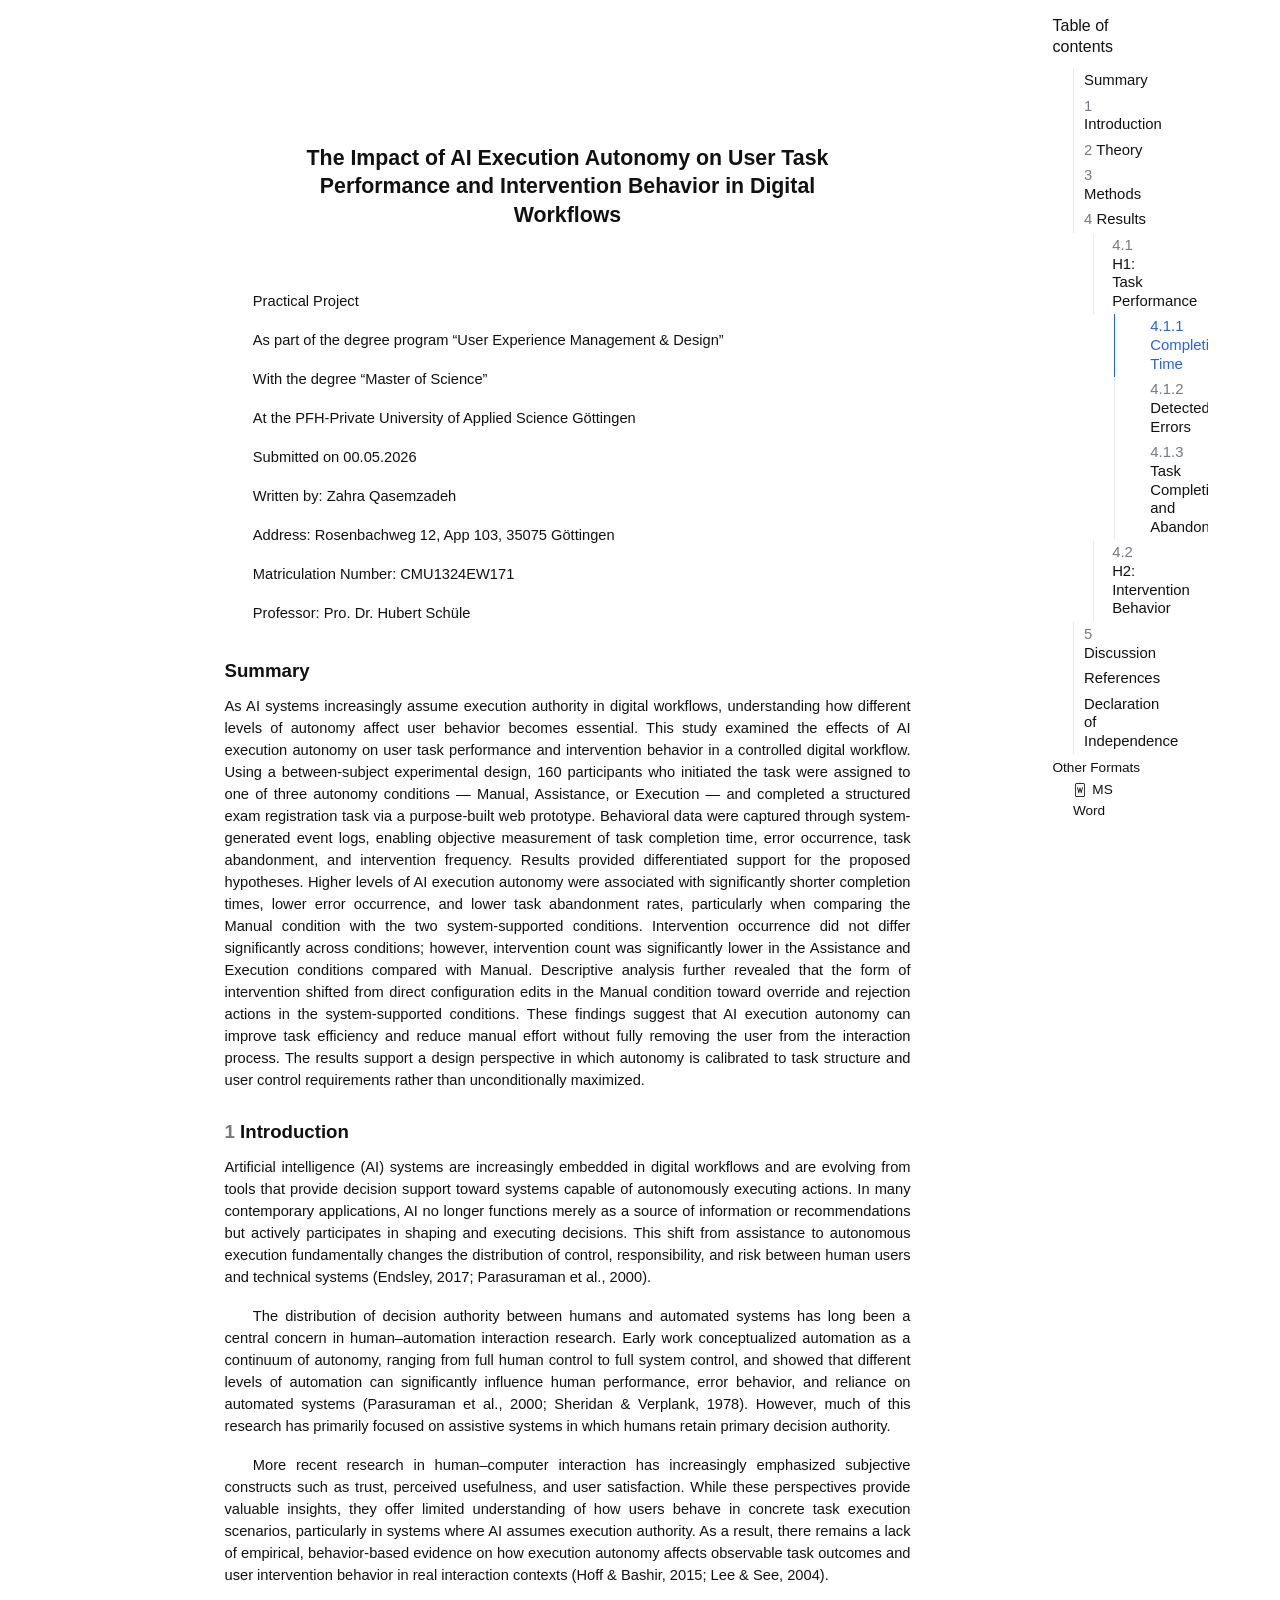
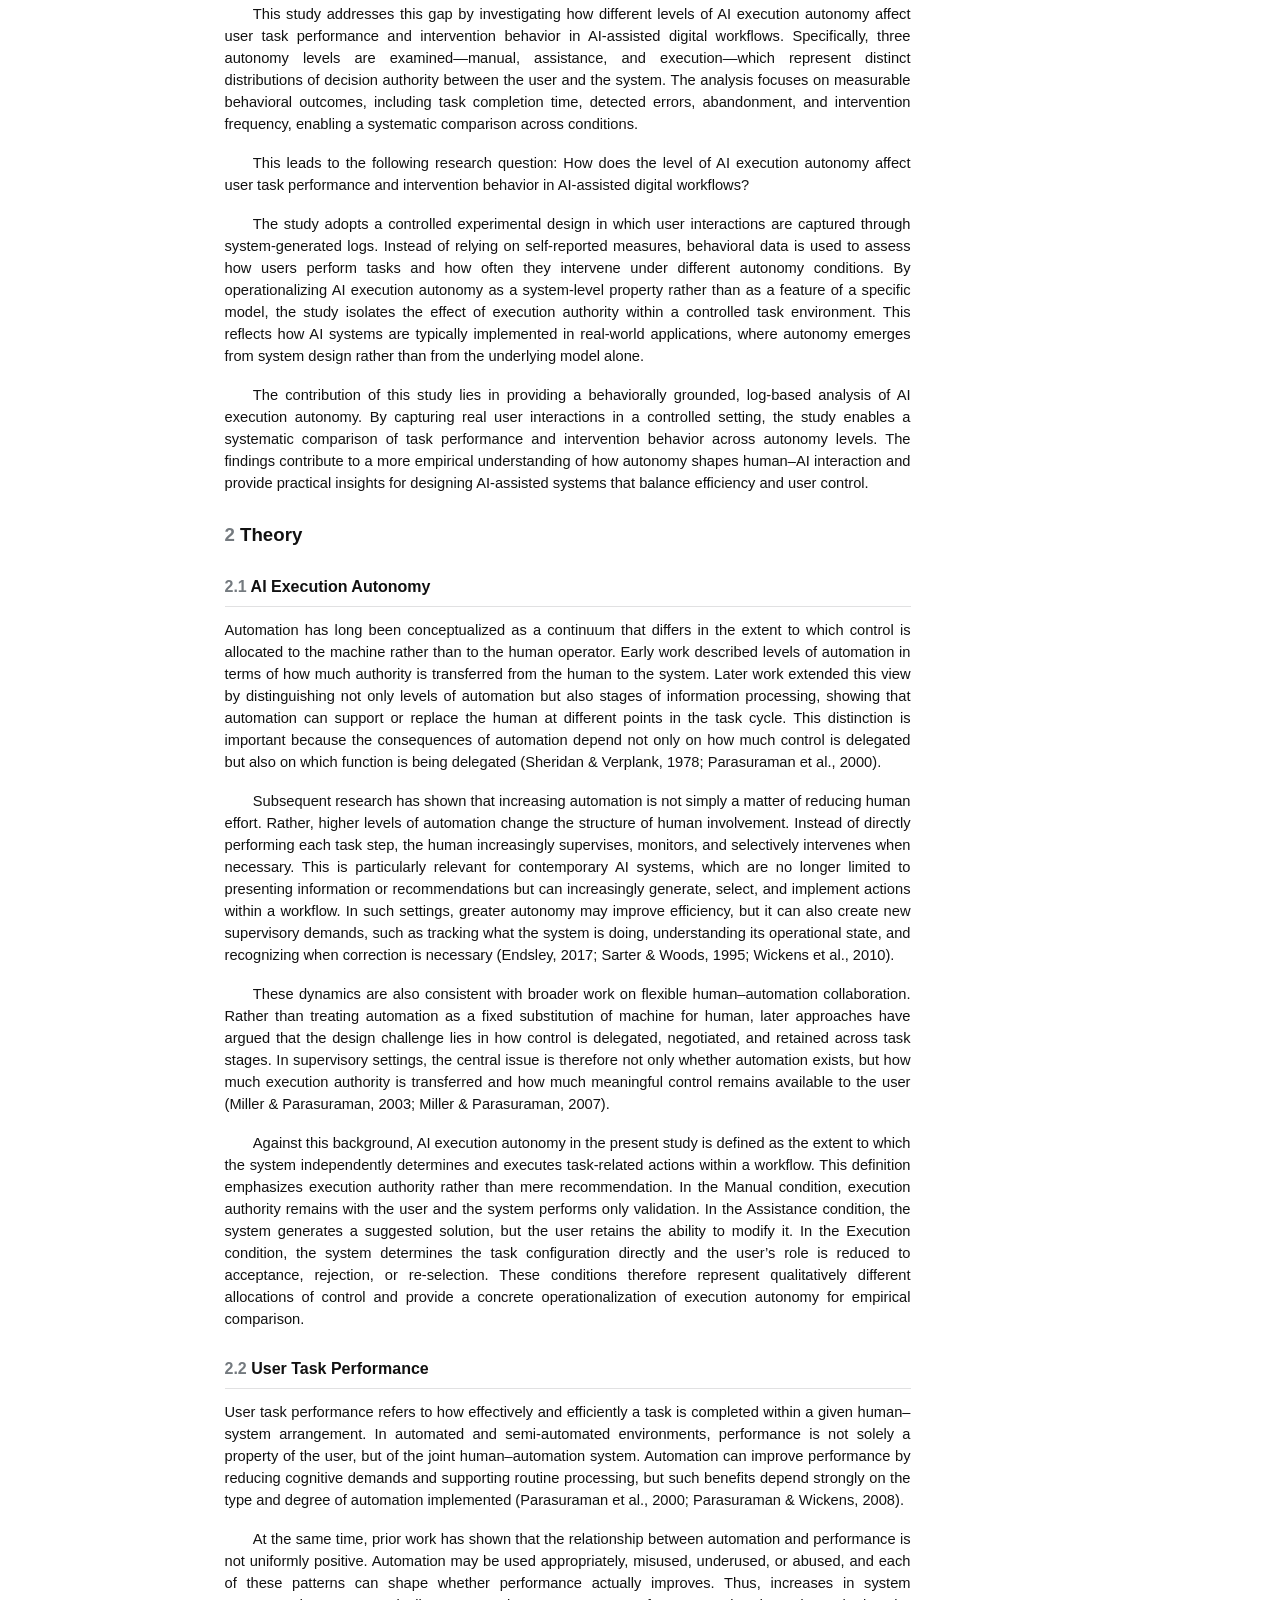
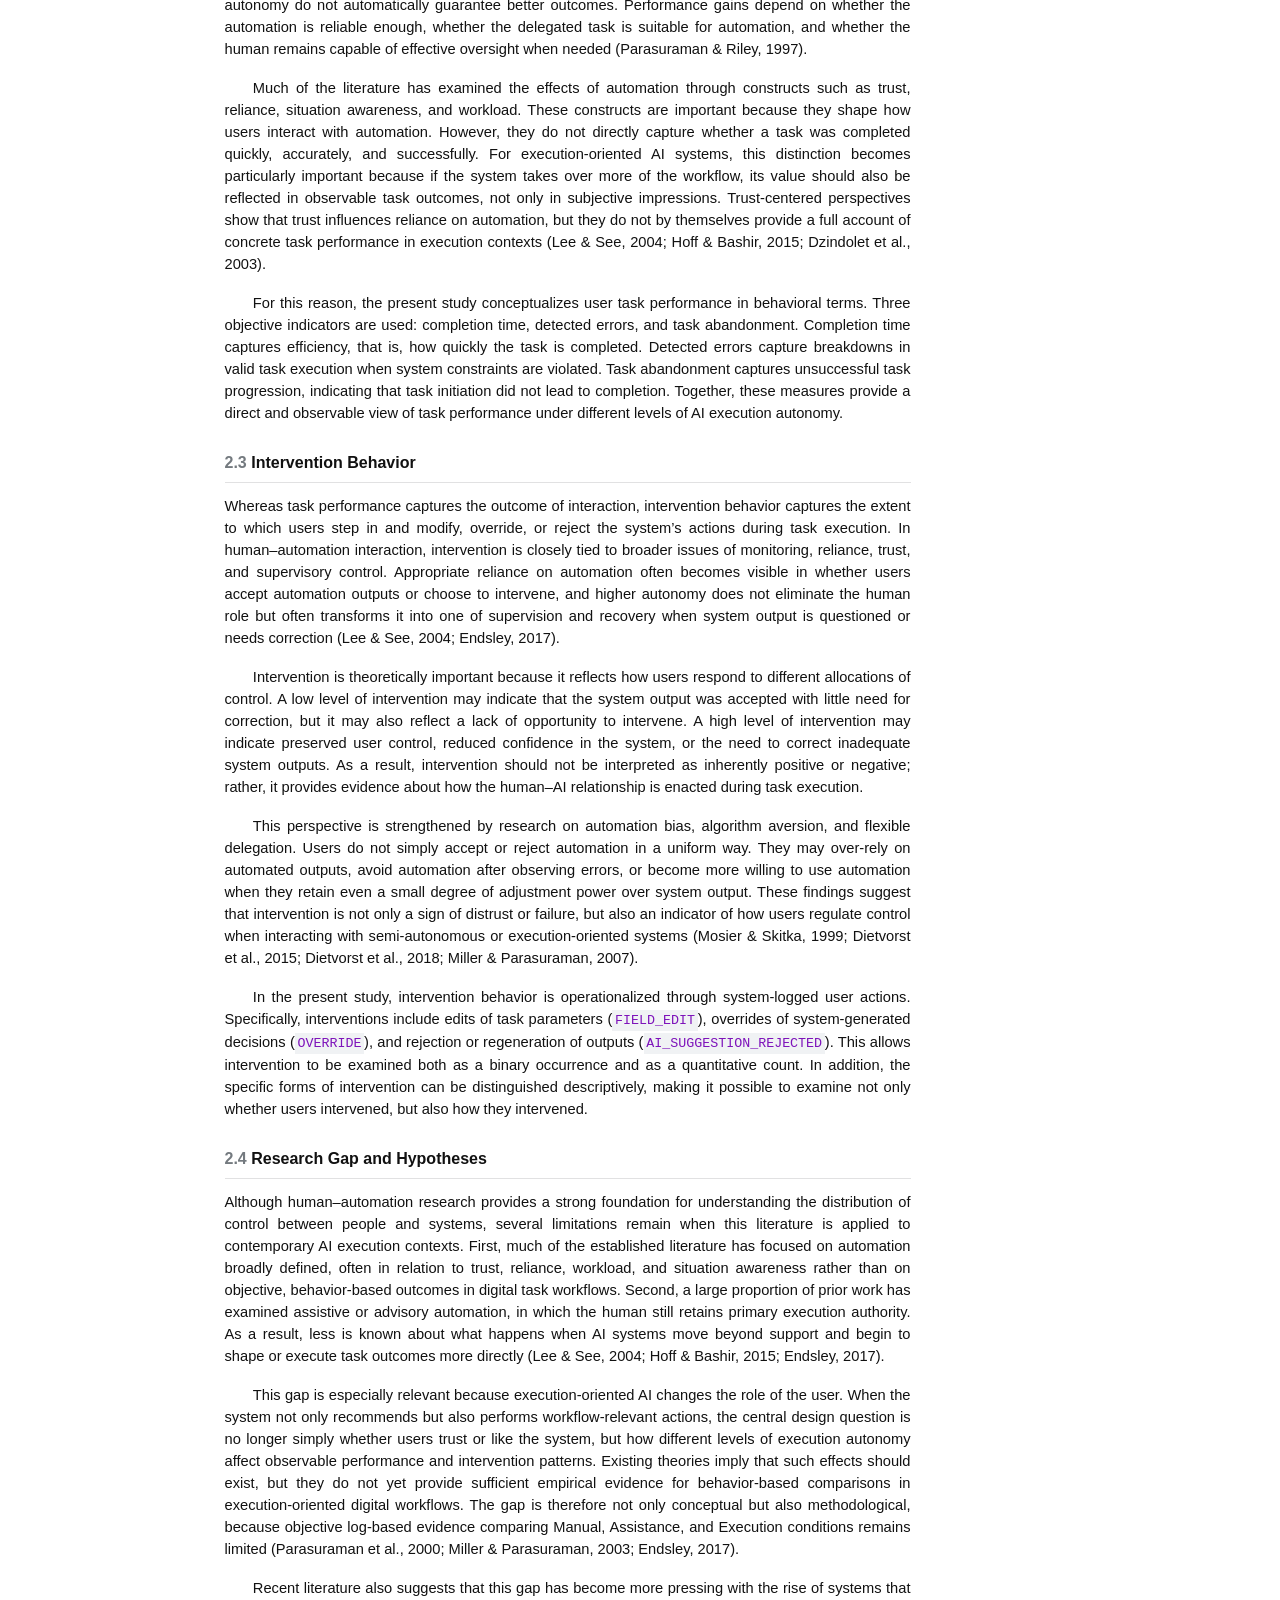
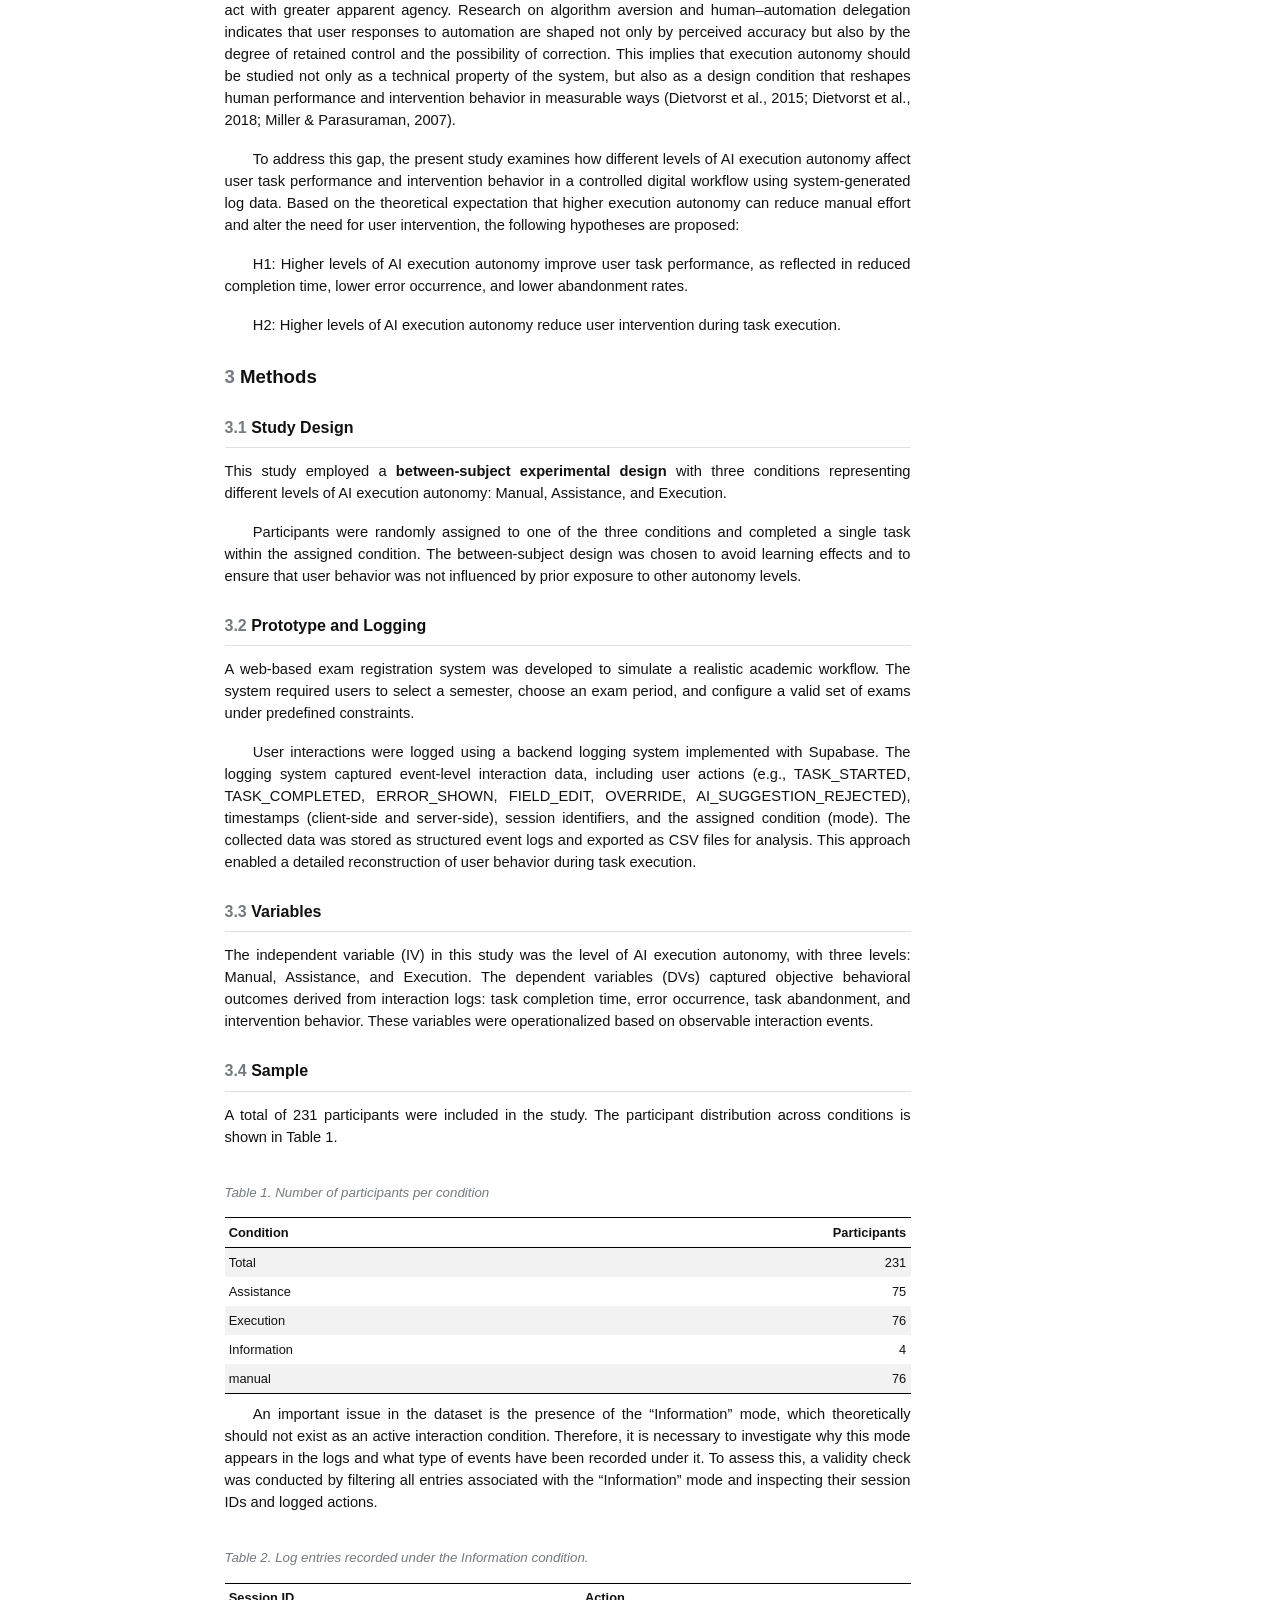
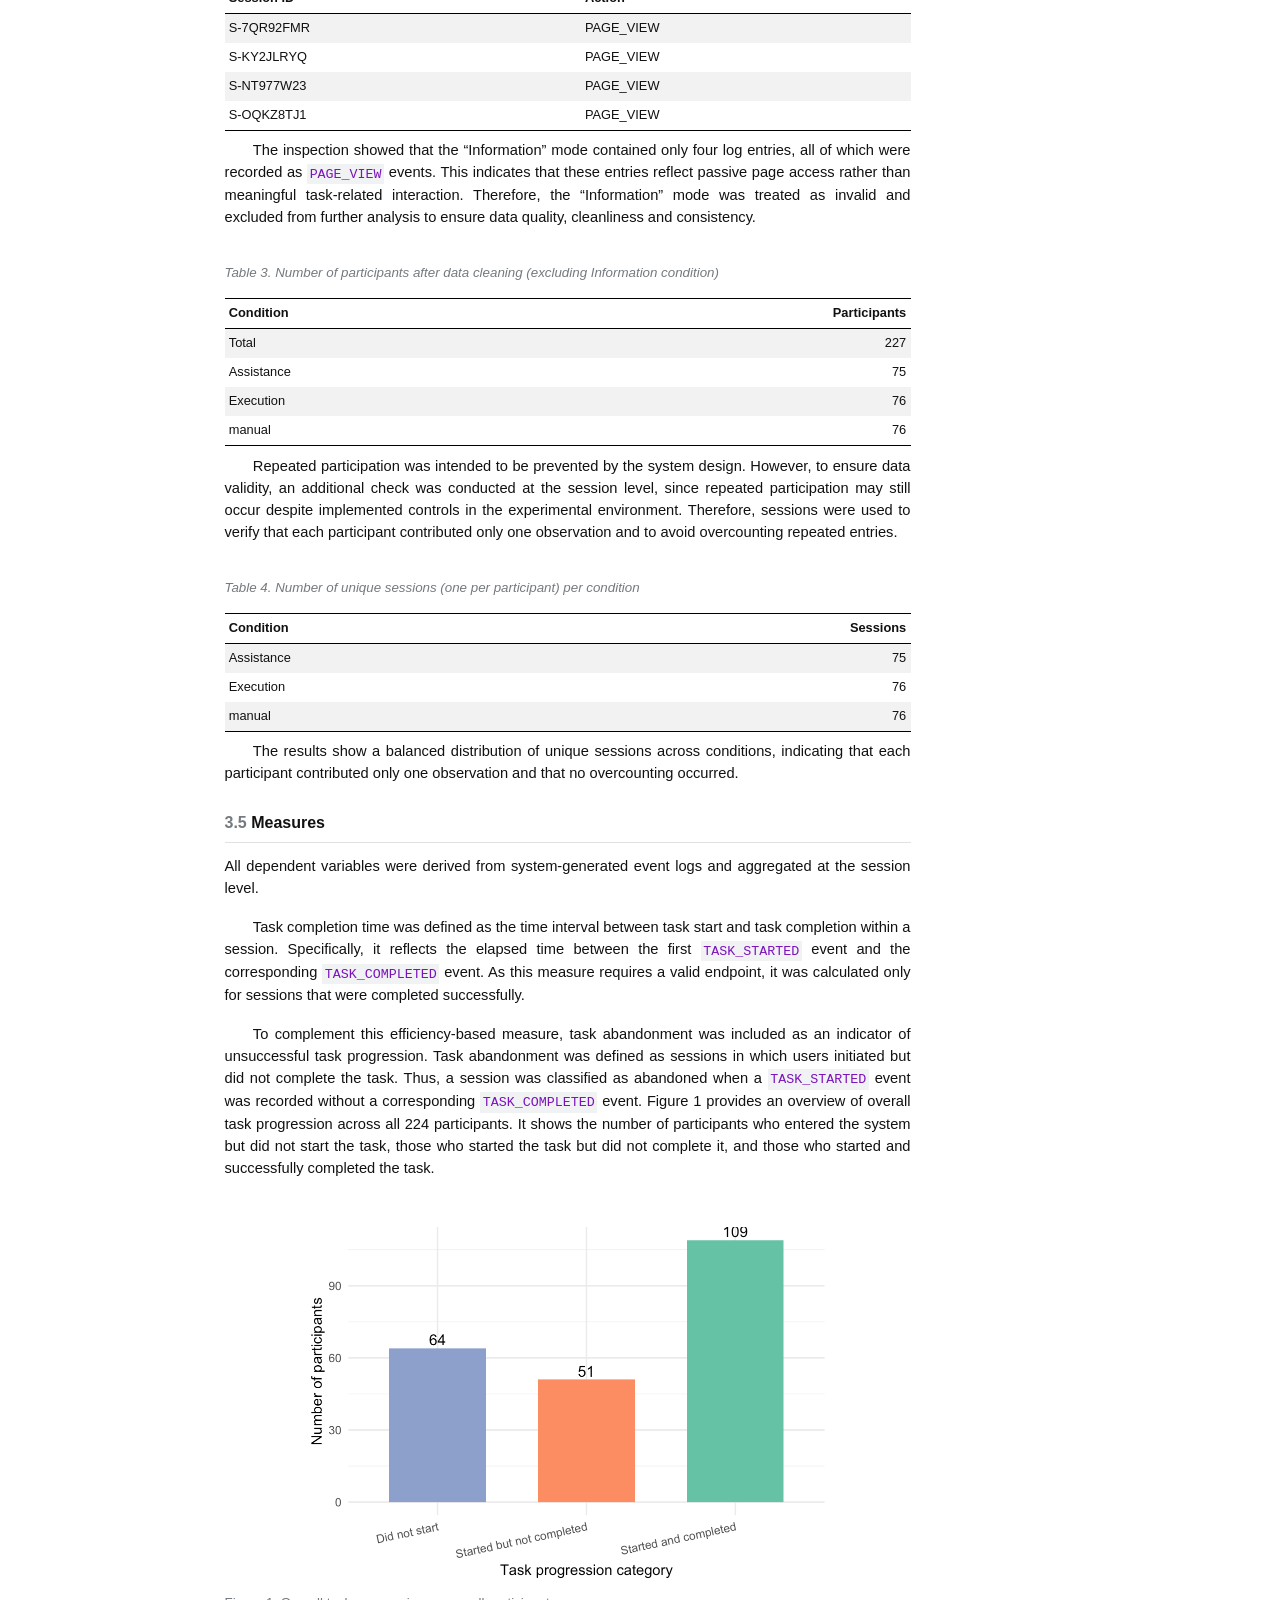
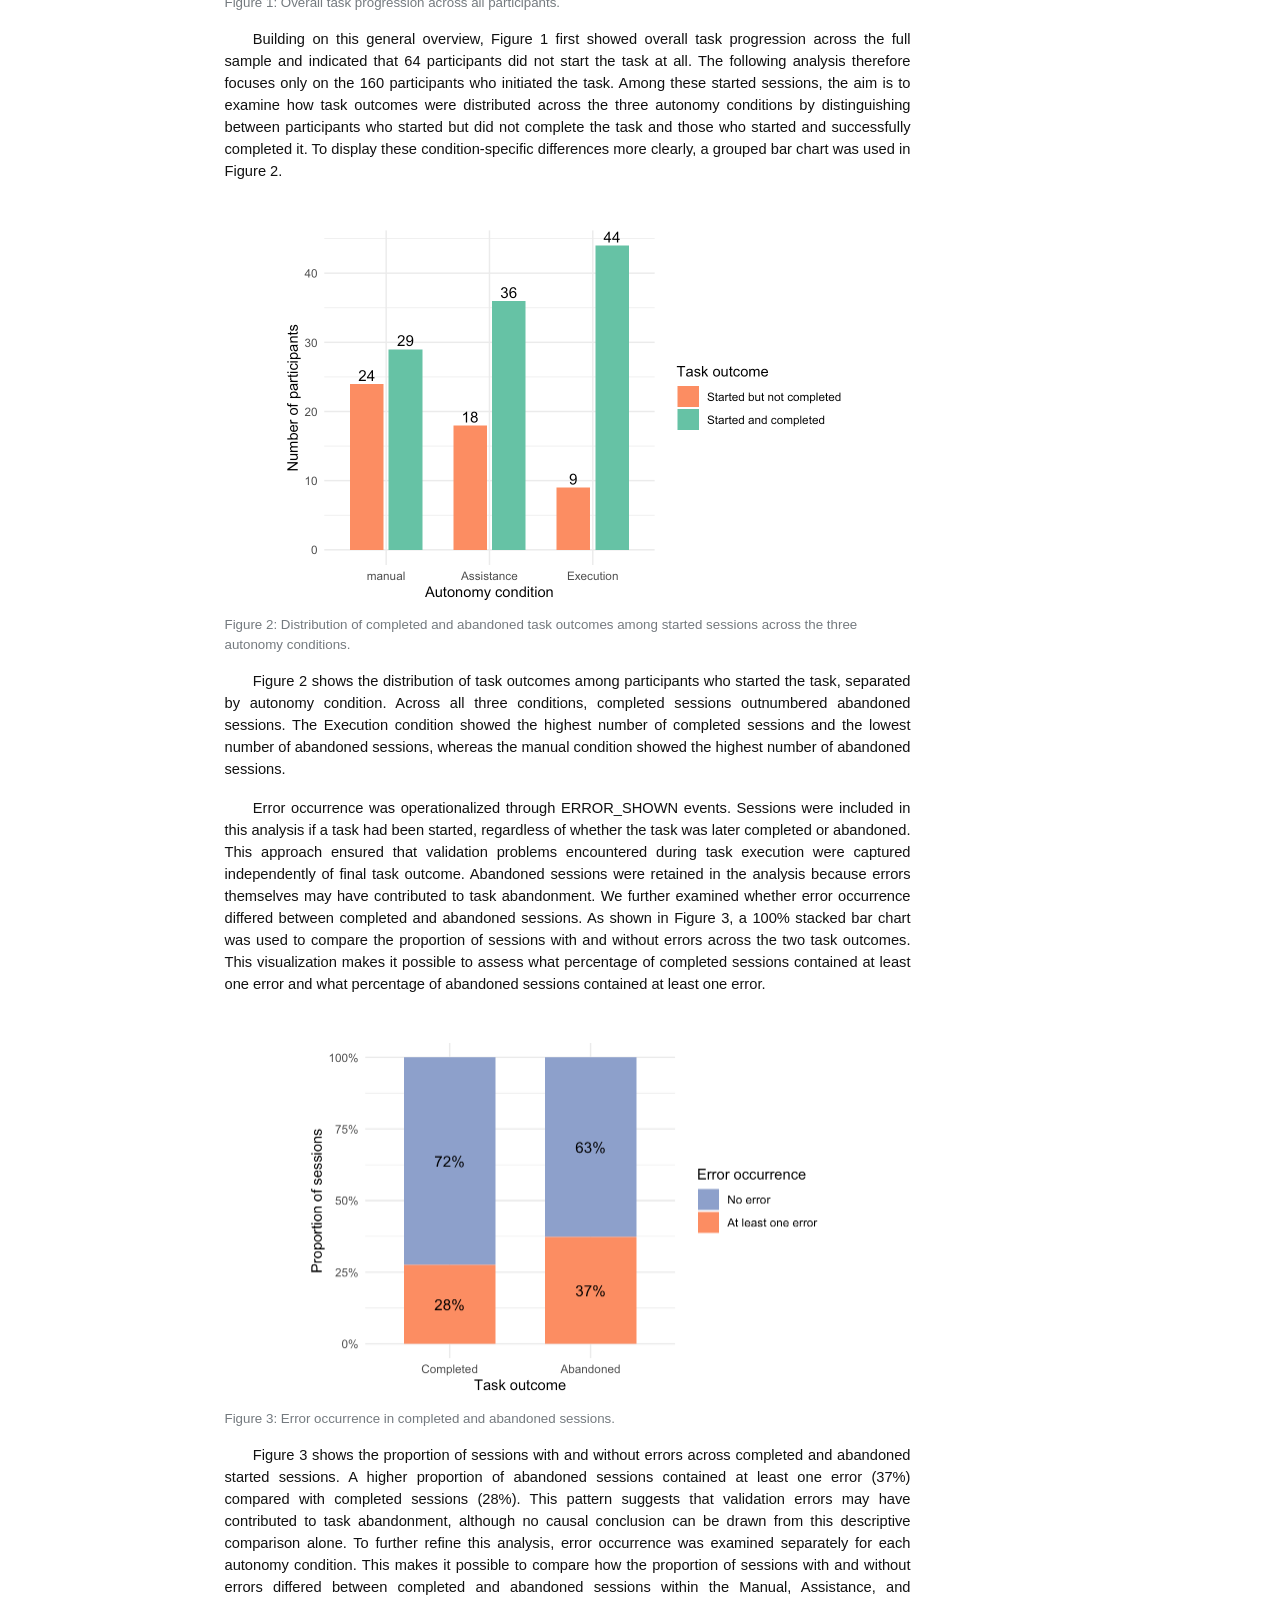
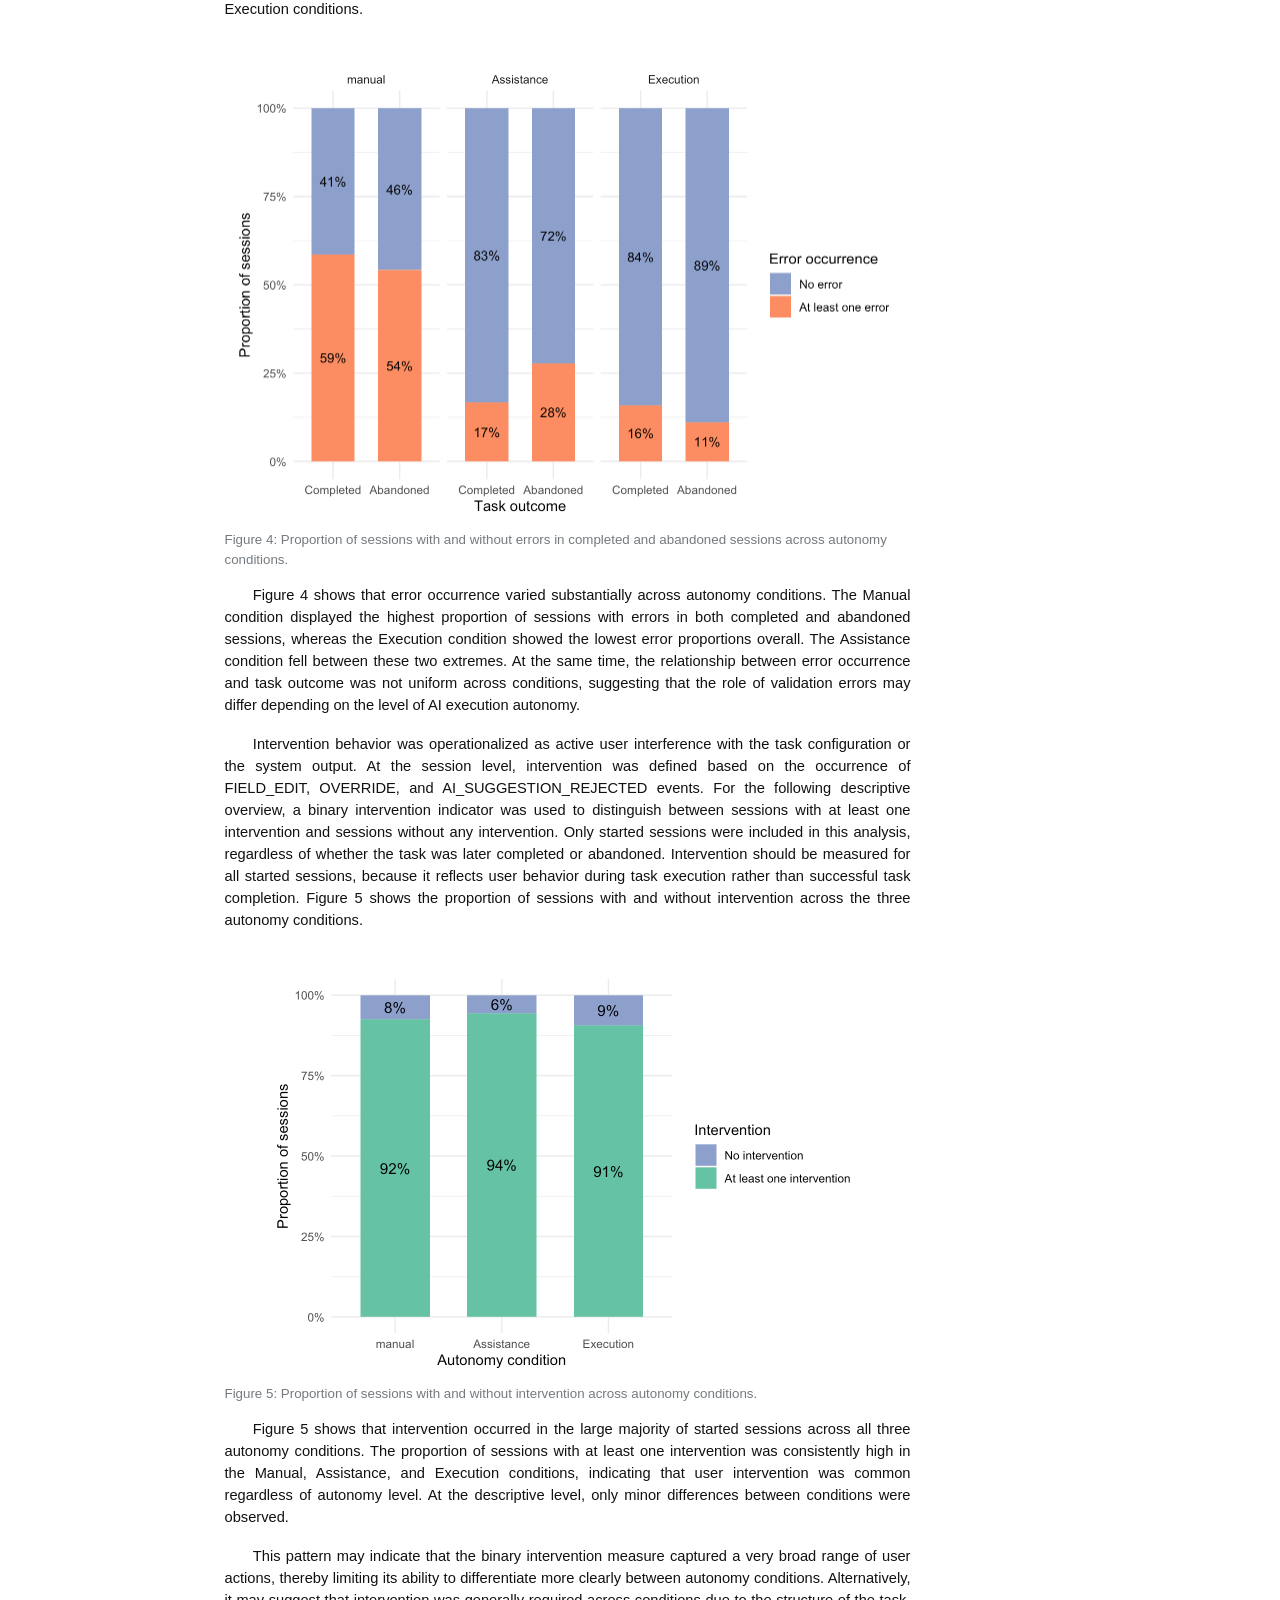
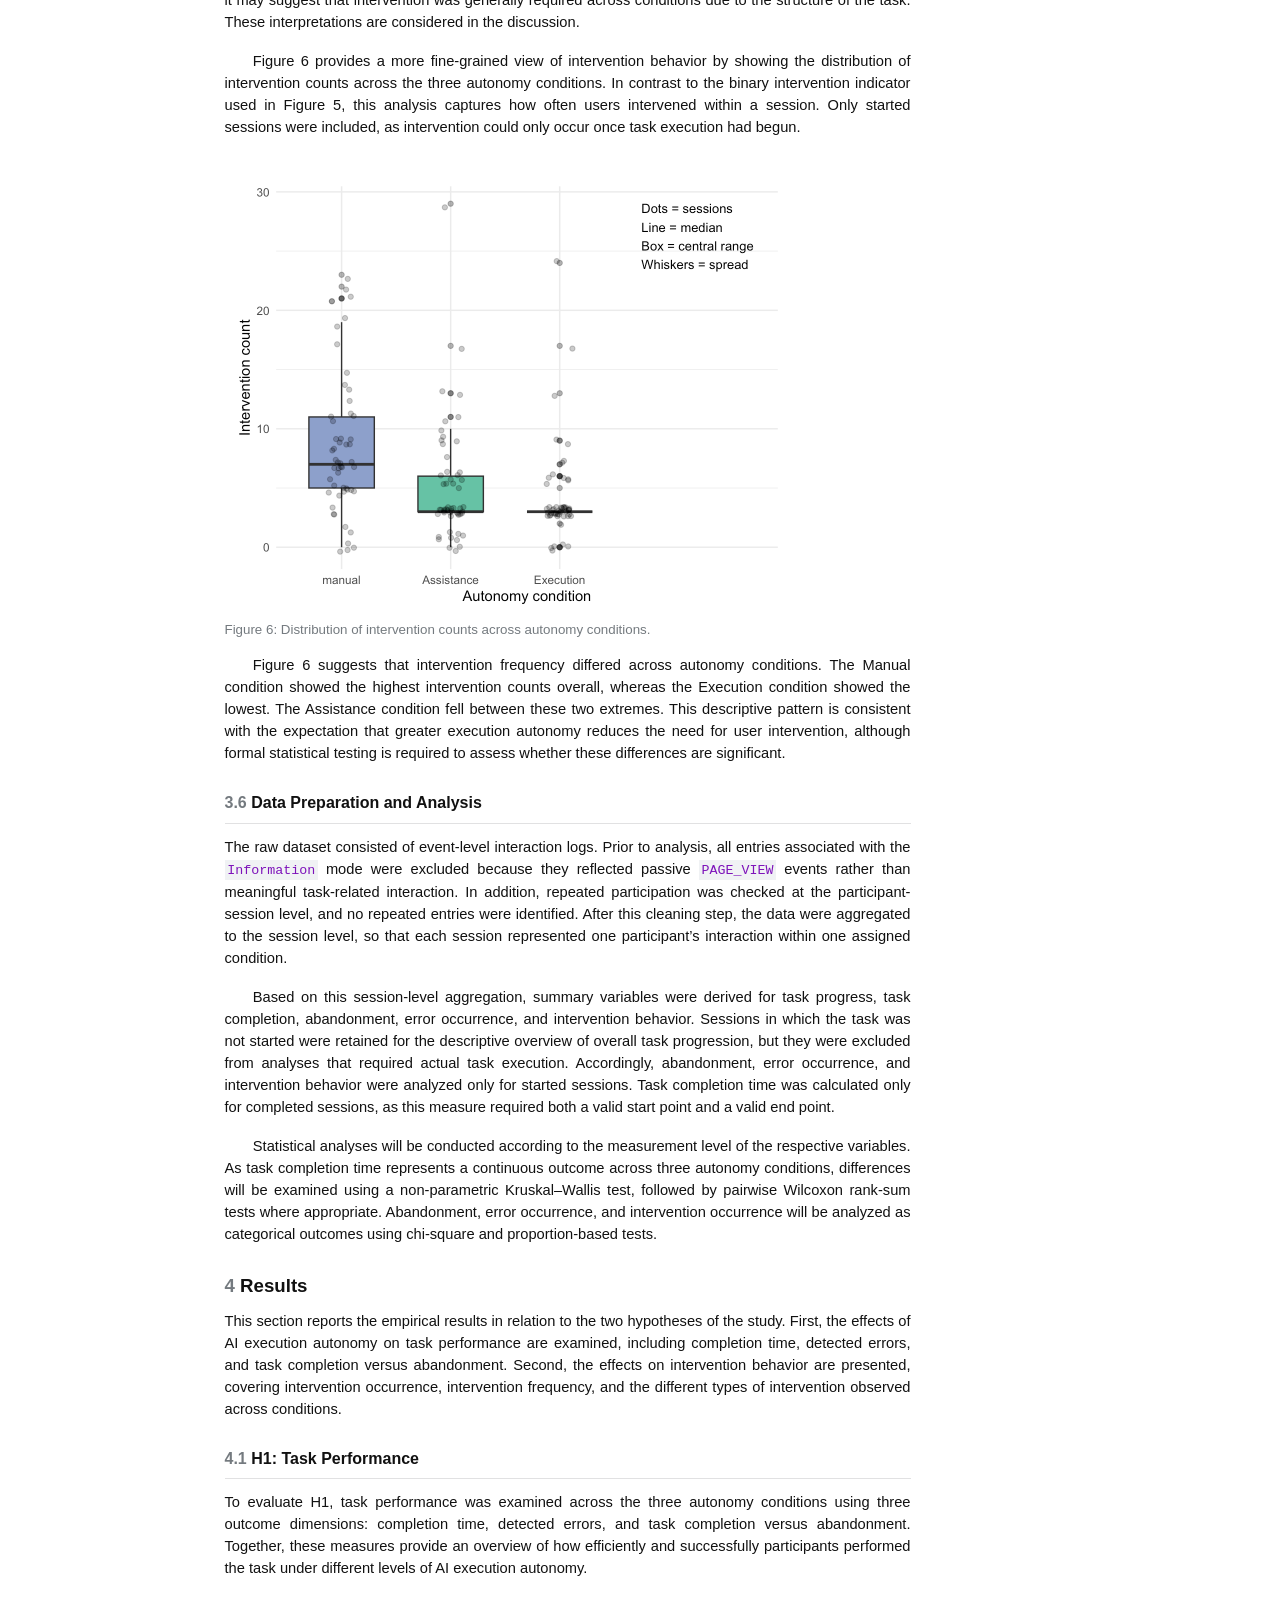
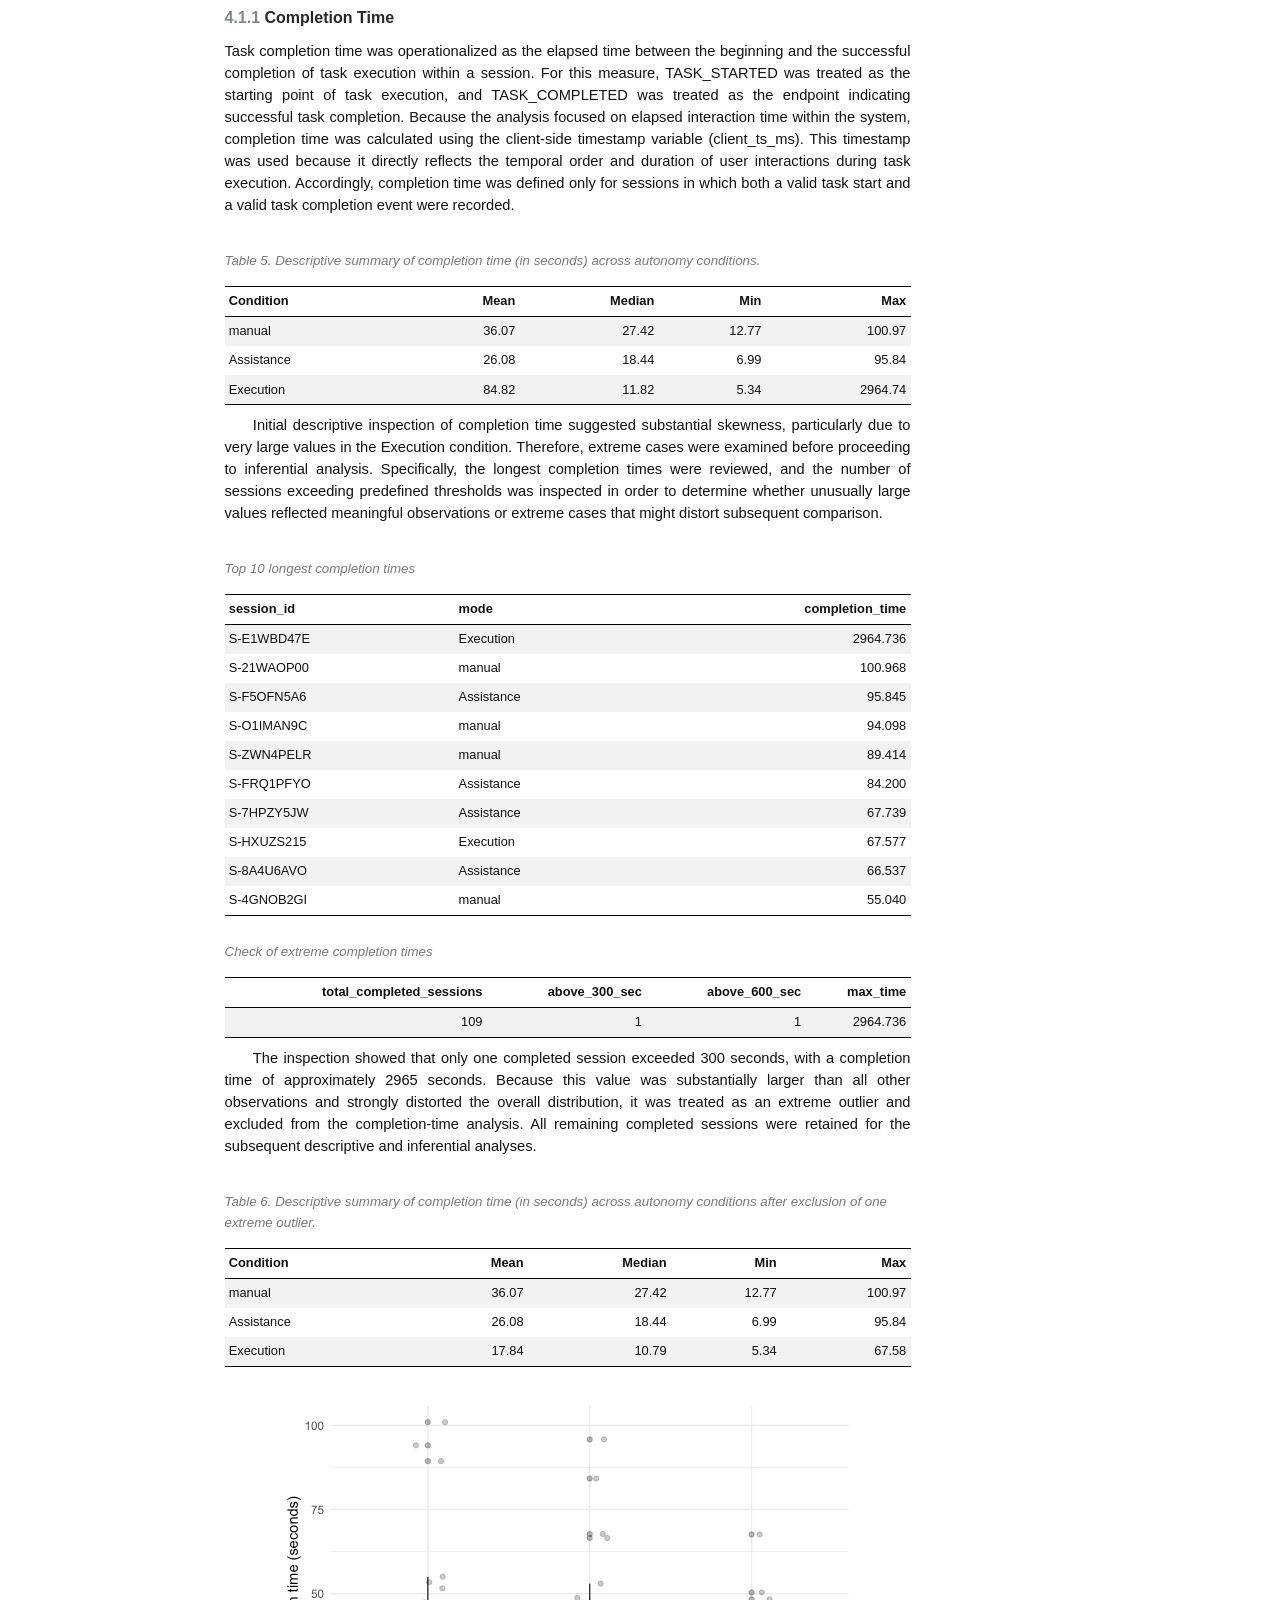
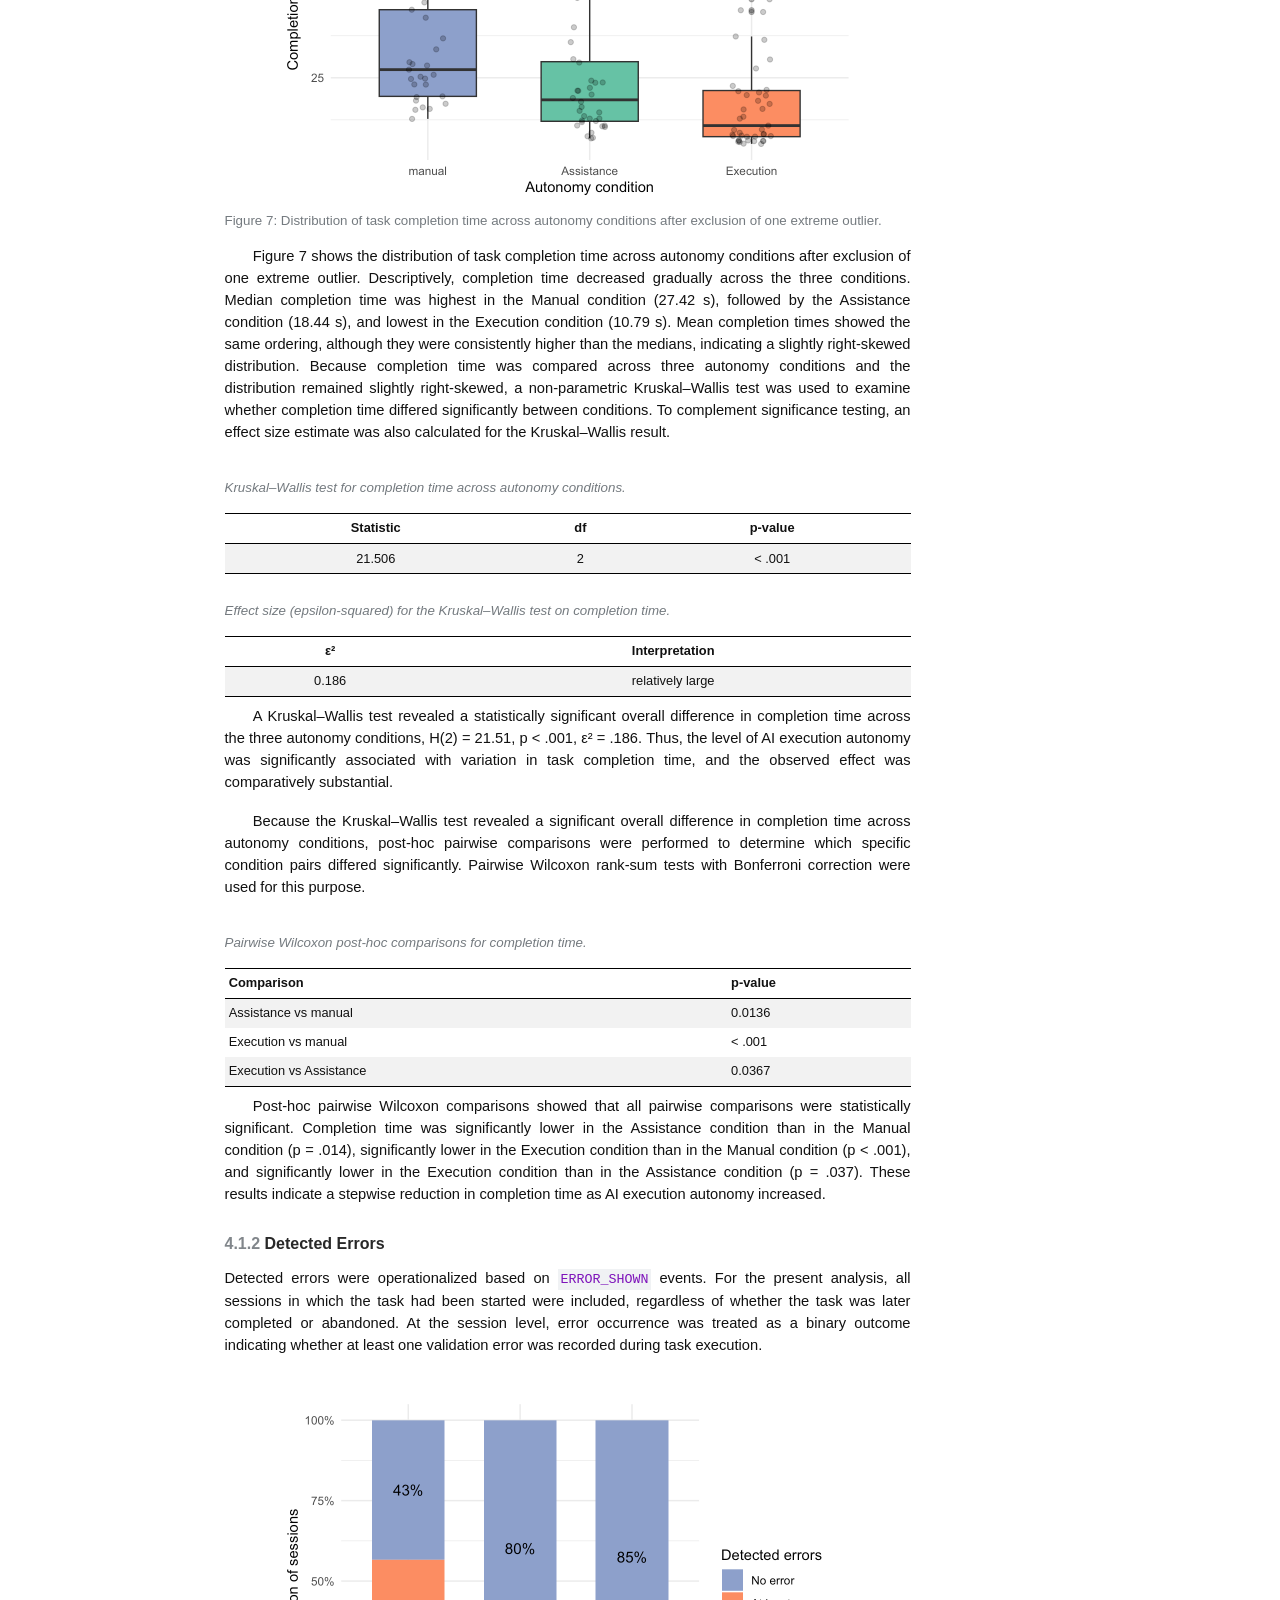
==== commit f4796cad: "add Title page" ====
--- a/index.html
+++ b/index.html
@@ -6,7 +6,6 @@
 
 <meta name="viewport" content="width=device-width, initial-scale=1.0, user-scalable=yes">
 
-<meta name="author" content="Ladan">
 
 <title>The Impact of AI Execution Autonomy on User Task Performance and Intervention Behavior in Digital Workflows</title>
 <style>
@@ -110,12 +109,6 @@
 
 <div class="quarto-title-meta">
 
-    <div>
-    <div class="quarto-title-meta-heading">Author</div>
-    <div class="quarto-title-meta-contents">
-             <p>Ladan </p>
-          </div>
-  </div>
     
   
     
@@ -126,6 +119,15 @@
 </header>
 
 
+<p>Practical Project</p>
+<p>As part of the degree program “User Experience Management &amp; Design”</p>
+<p>With the degree “Master of Science”</p>
+<p>At the PFH-Private University of Applied Science Göttingen</p>
+<p>Submitted on 00.05.2026</p>
+<p>Written by: Zahra Qasemzadeh</p>
+<p>Address: Rosenbachweg 12, App 103, 35075 Göttingen</p>
+<p>Matriculation Number: CMU1324EW171</p>
+<p>Professor: Pro. Dr.&nbsp;Hubert Schüle</p>
 <section id="summary" class="level1 unnumbered">
 <h1 class="unnumbered">Summary</h1>
 <p>As AI systems increasingly assume execution authority in digital workflows, understanding how different levels of autonomy affect user behavior becomes essential. This study examined the effects of AI execution autonomy on user task performance and intervention behavior in a controlled digital workflow. Using a between-subject experimental design, 160 participants who initiated the task were assigned to one of three autonomy conditions — Manual, Assistance, or Execution — and completed a structured exam registration task via a purpose-built web prototype. Behavioral data were captured through system-generated event logs, enabling objective measurement of task completion time, error occurrence, task abandonment, and intervention frequency. Results provided differentiated support for the proposed hypotheses. Higher levels of AI execution autonomy were associated with significantly shorter completion times, lower error occurrence, and lower task abandonment rates, particularly when comparing the Manual condition with the two system-supported conditions. Intervention occurrence did not differ significantly across conditions; however, intervention count was significantly lower in the Assistance and Execution conditions compared with Manual. Descriptive analysis further revealed that the form of intervention shifted from direct configuration edits in the Manual condition toward override and rejection actions in the system-supported conditions. These findings suggest that AI execution autonomy can improve task efficiency and reduce manual effort without fully removing the user from the interaction process. The results support a design perspective in which autonomy is calibrated to task structure and user control requirements rather than unconditionally maximized.</p>
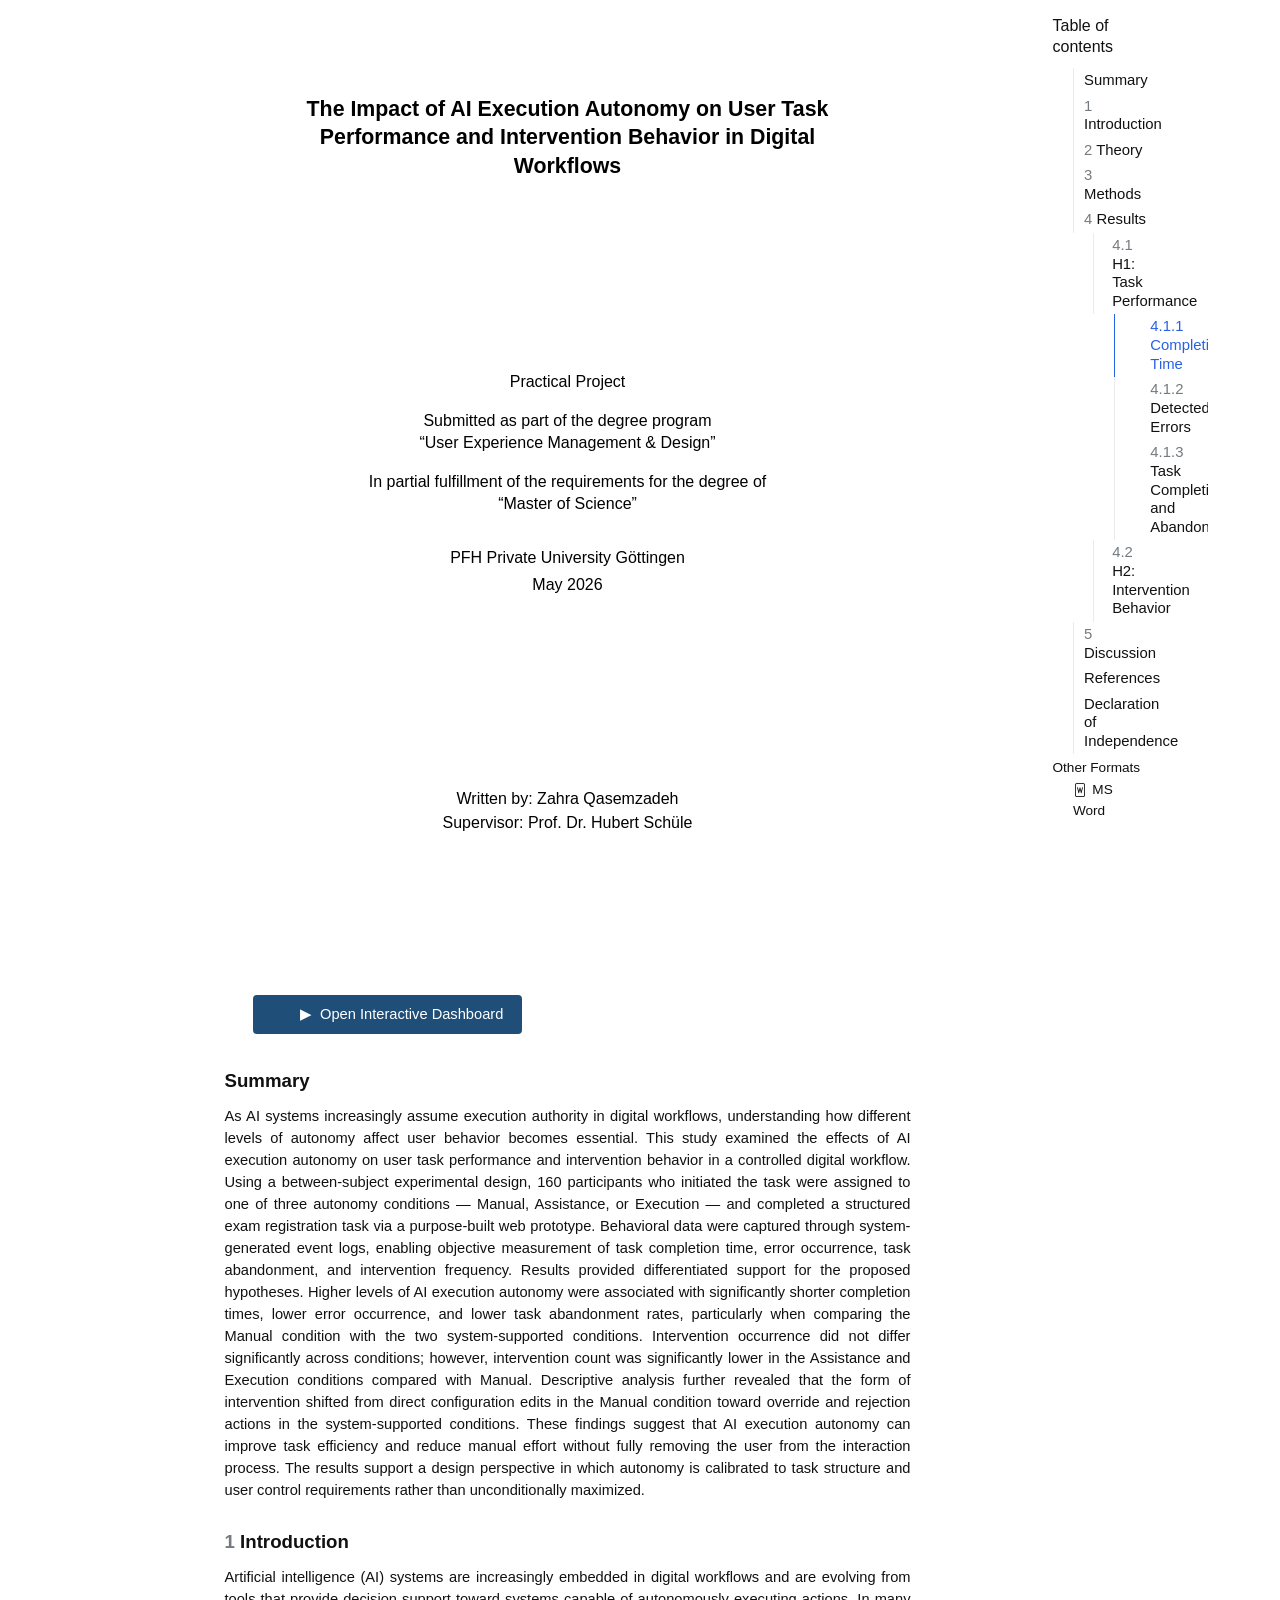
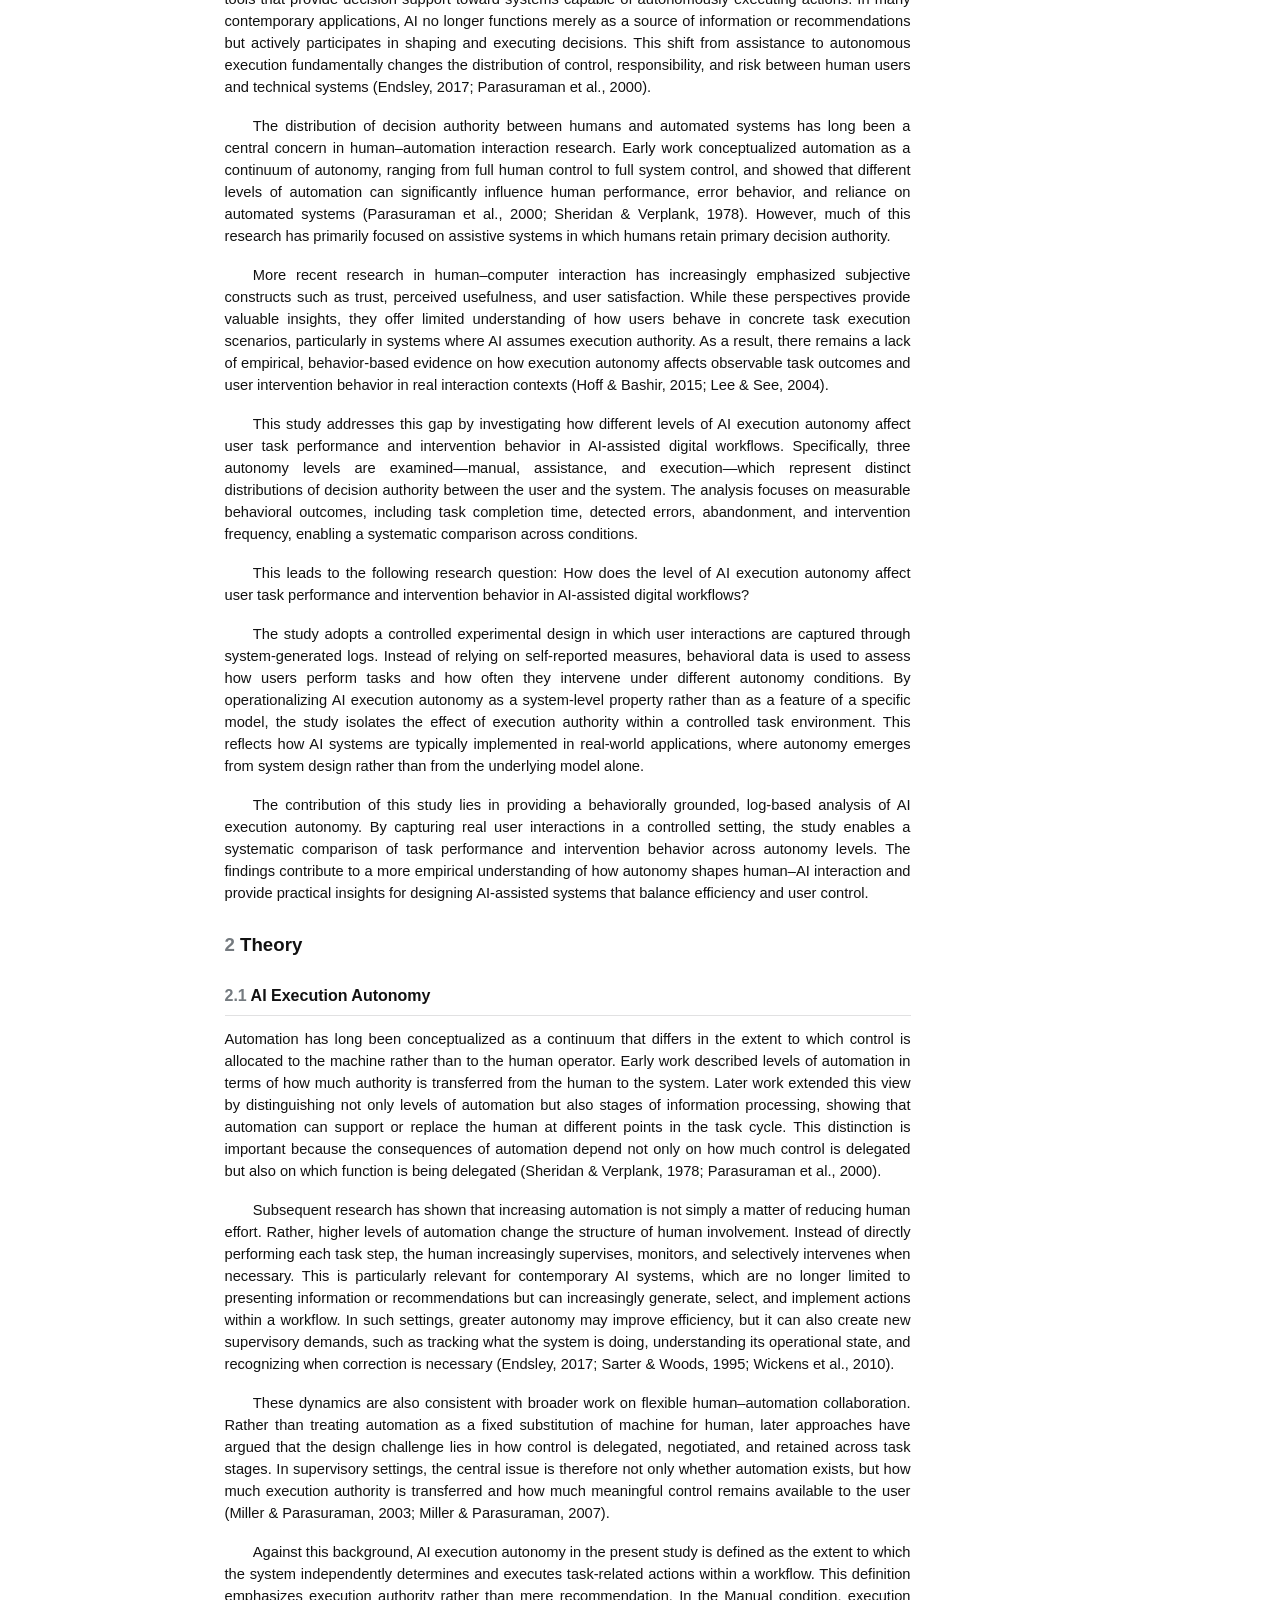
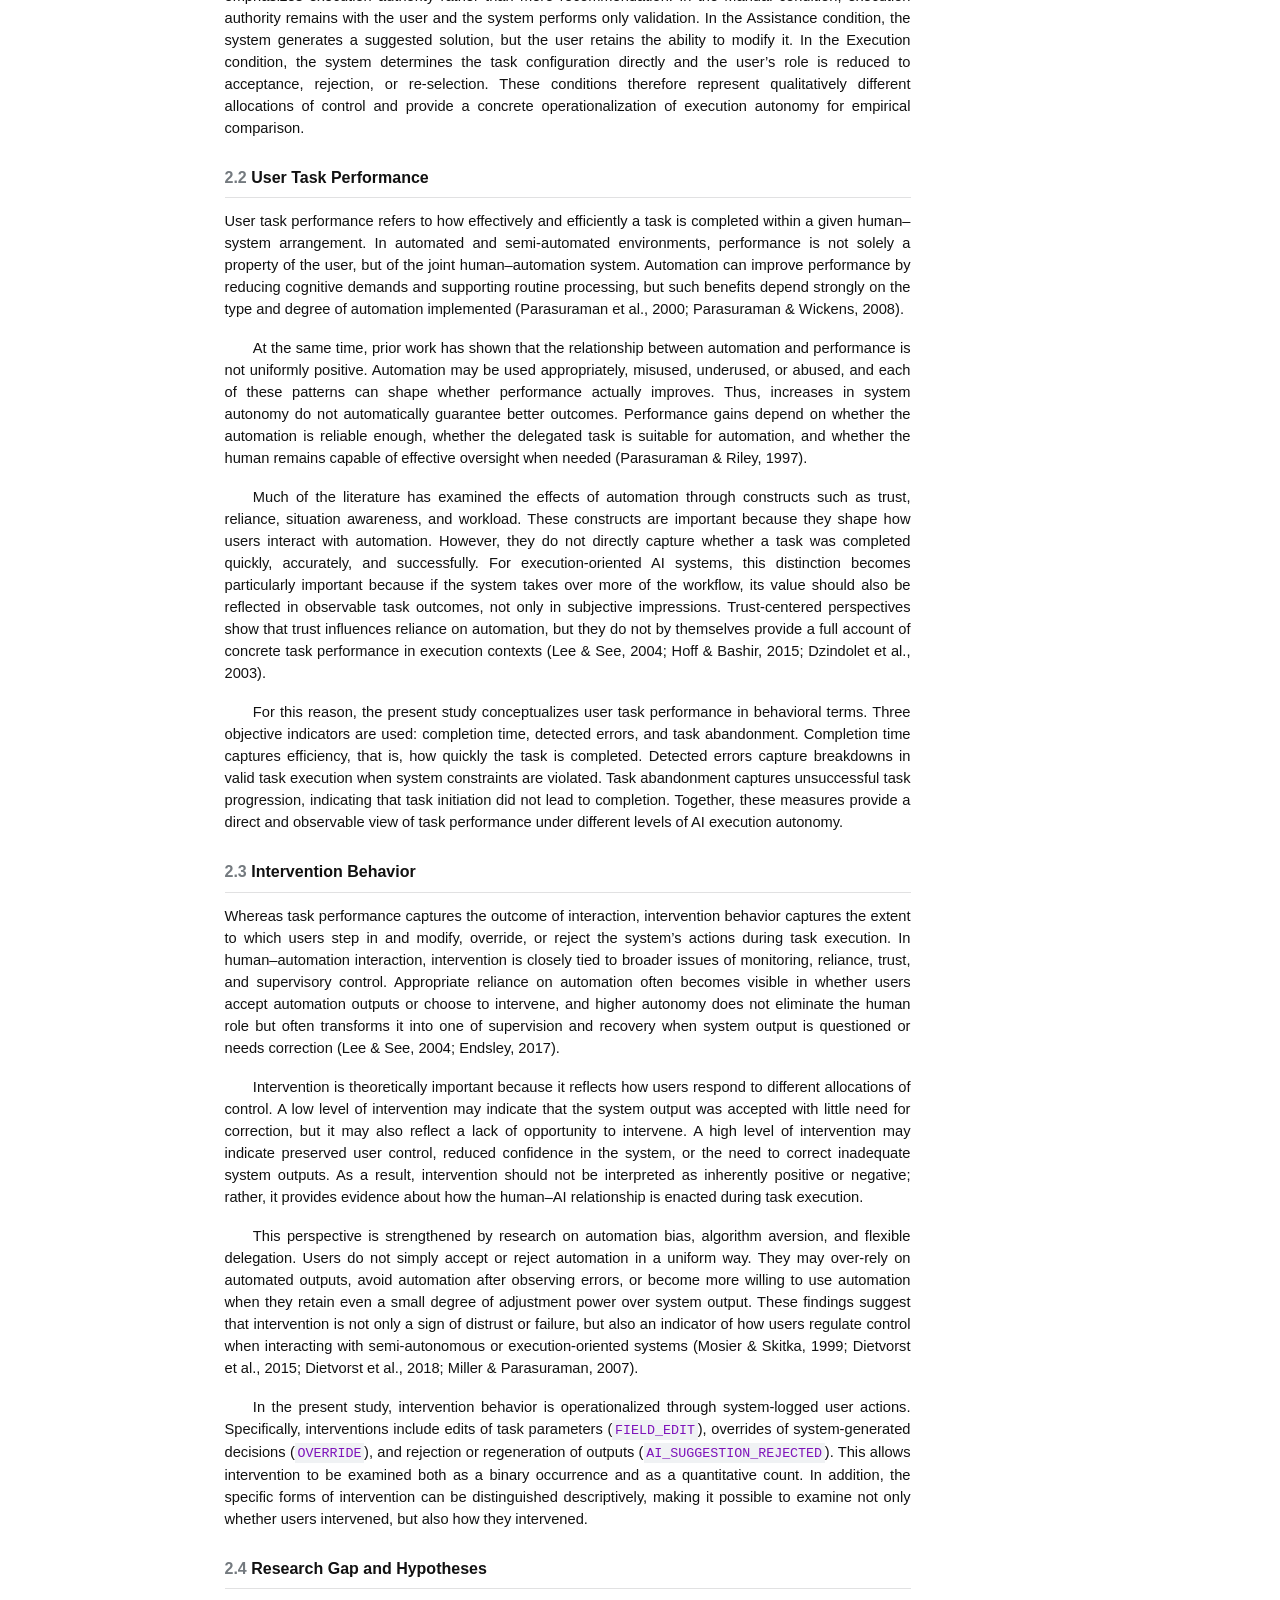
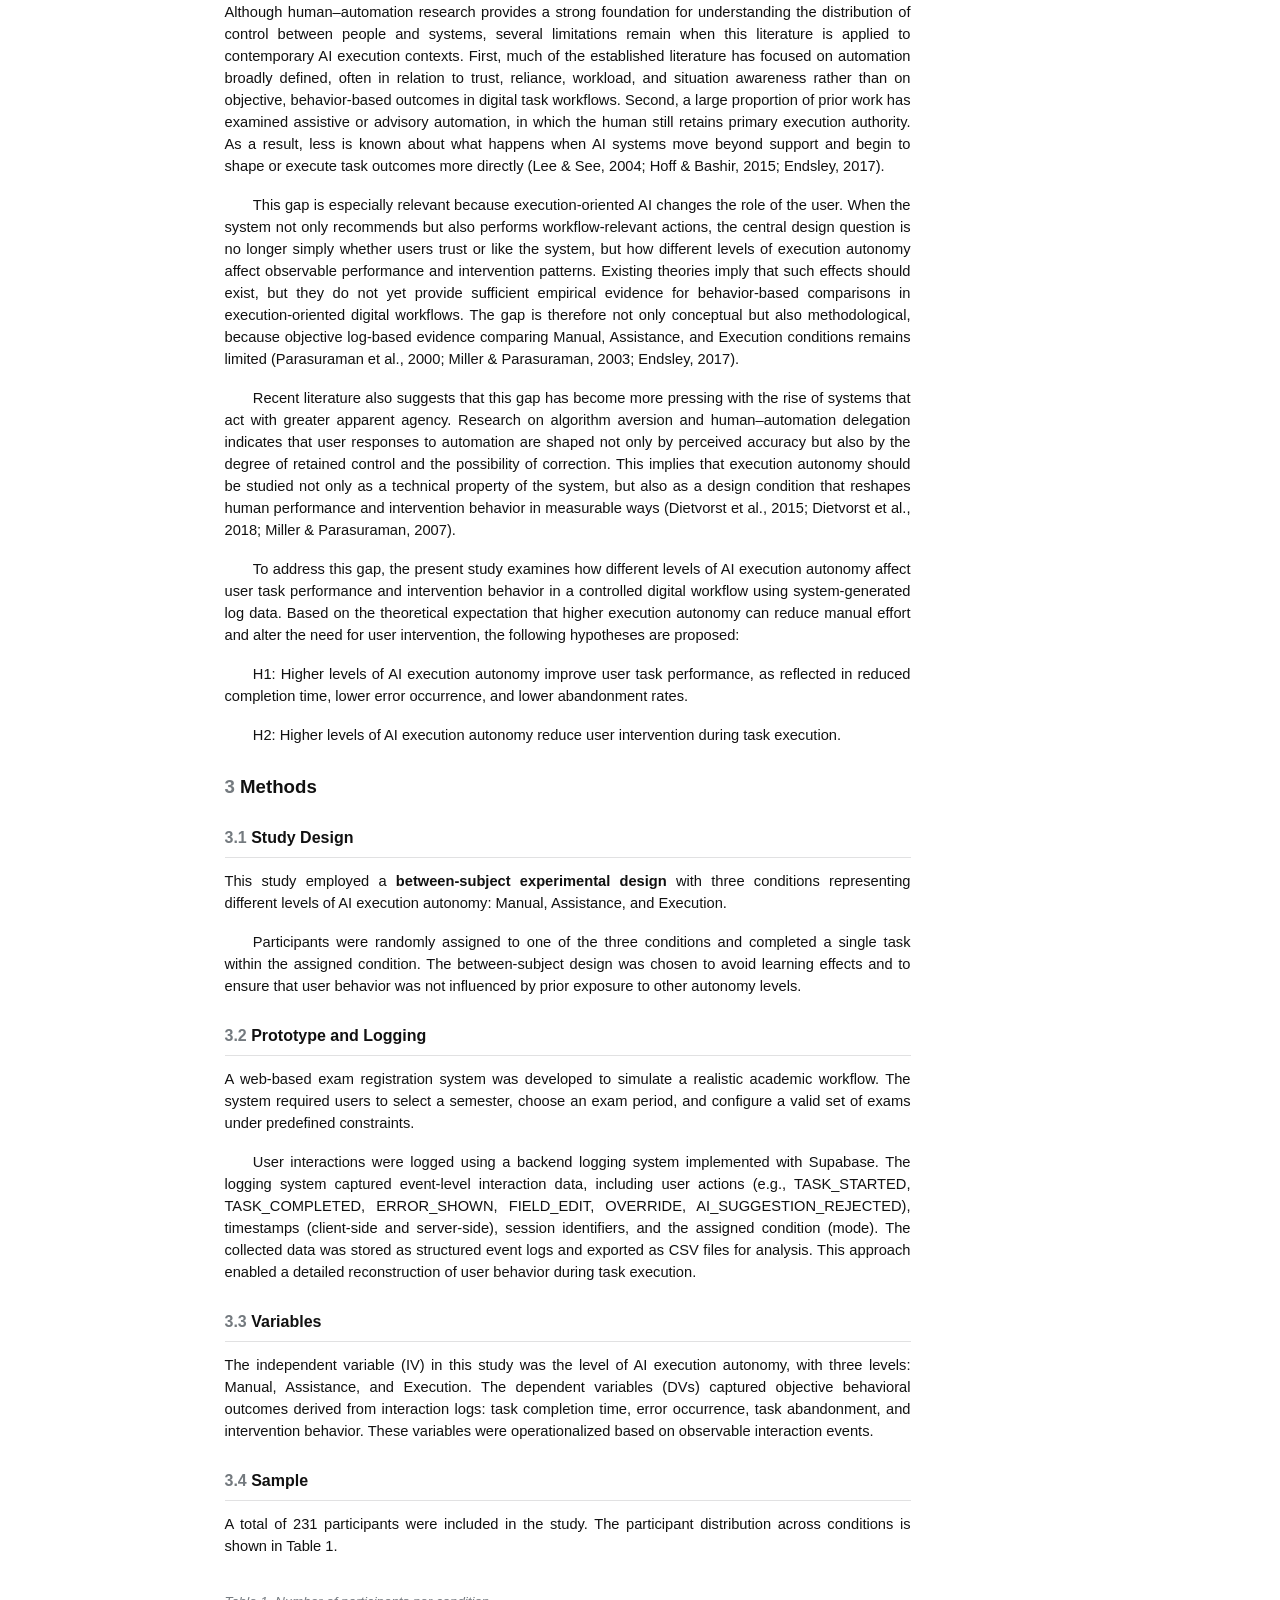
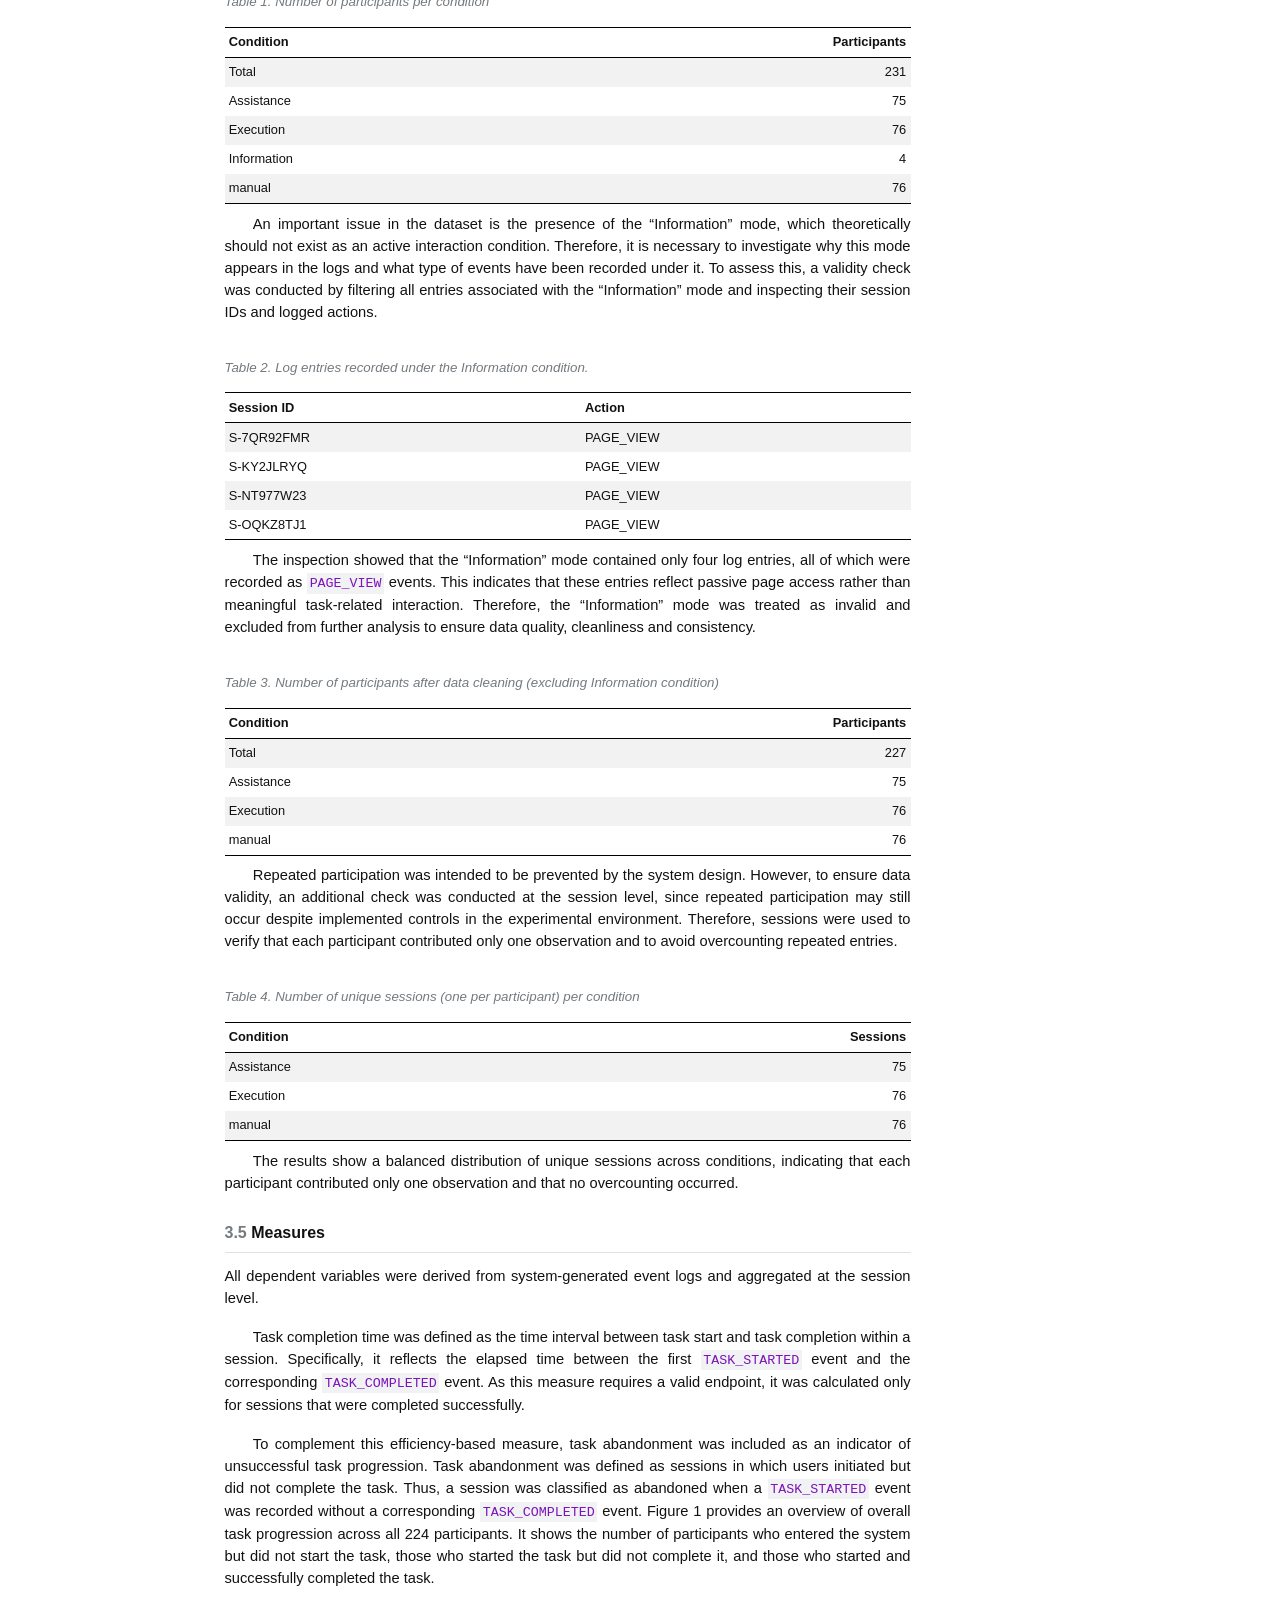
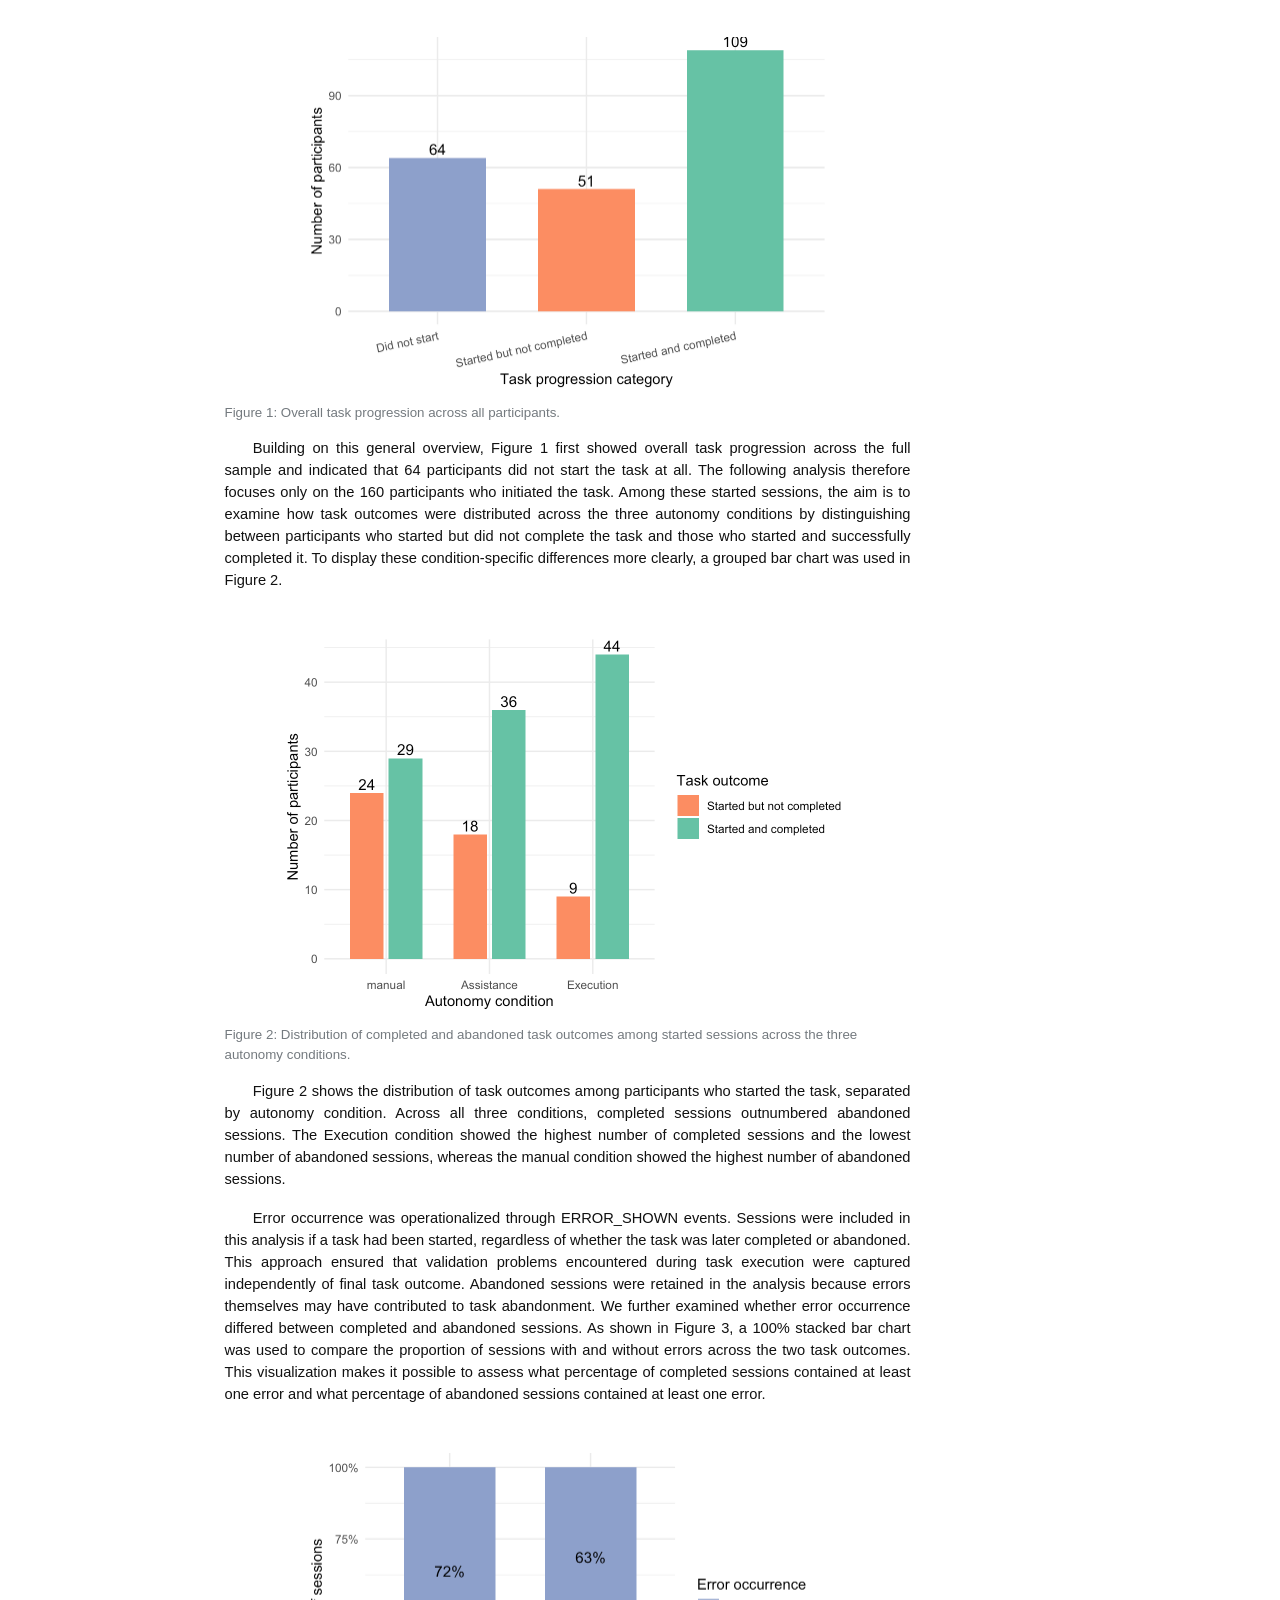
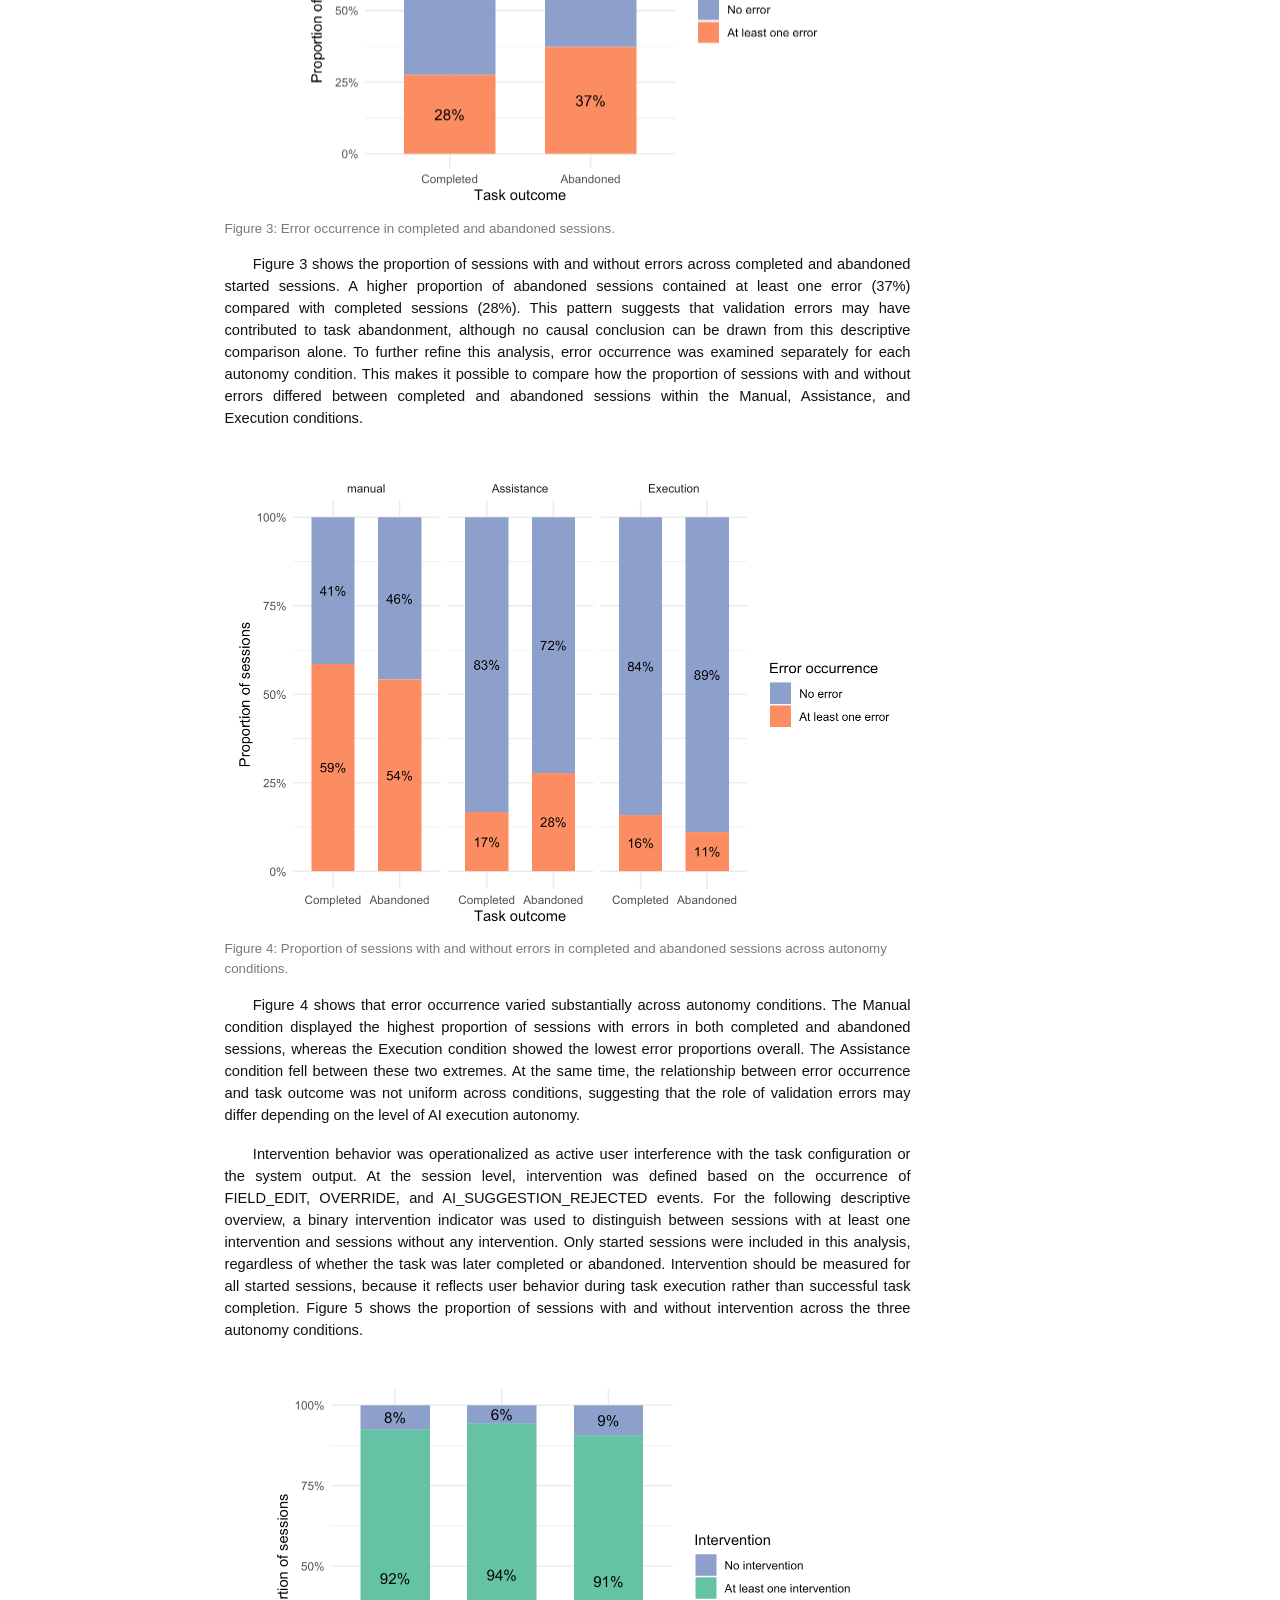
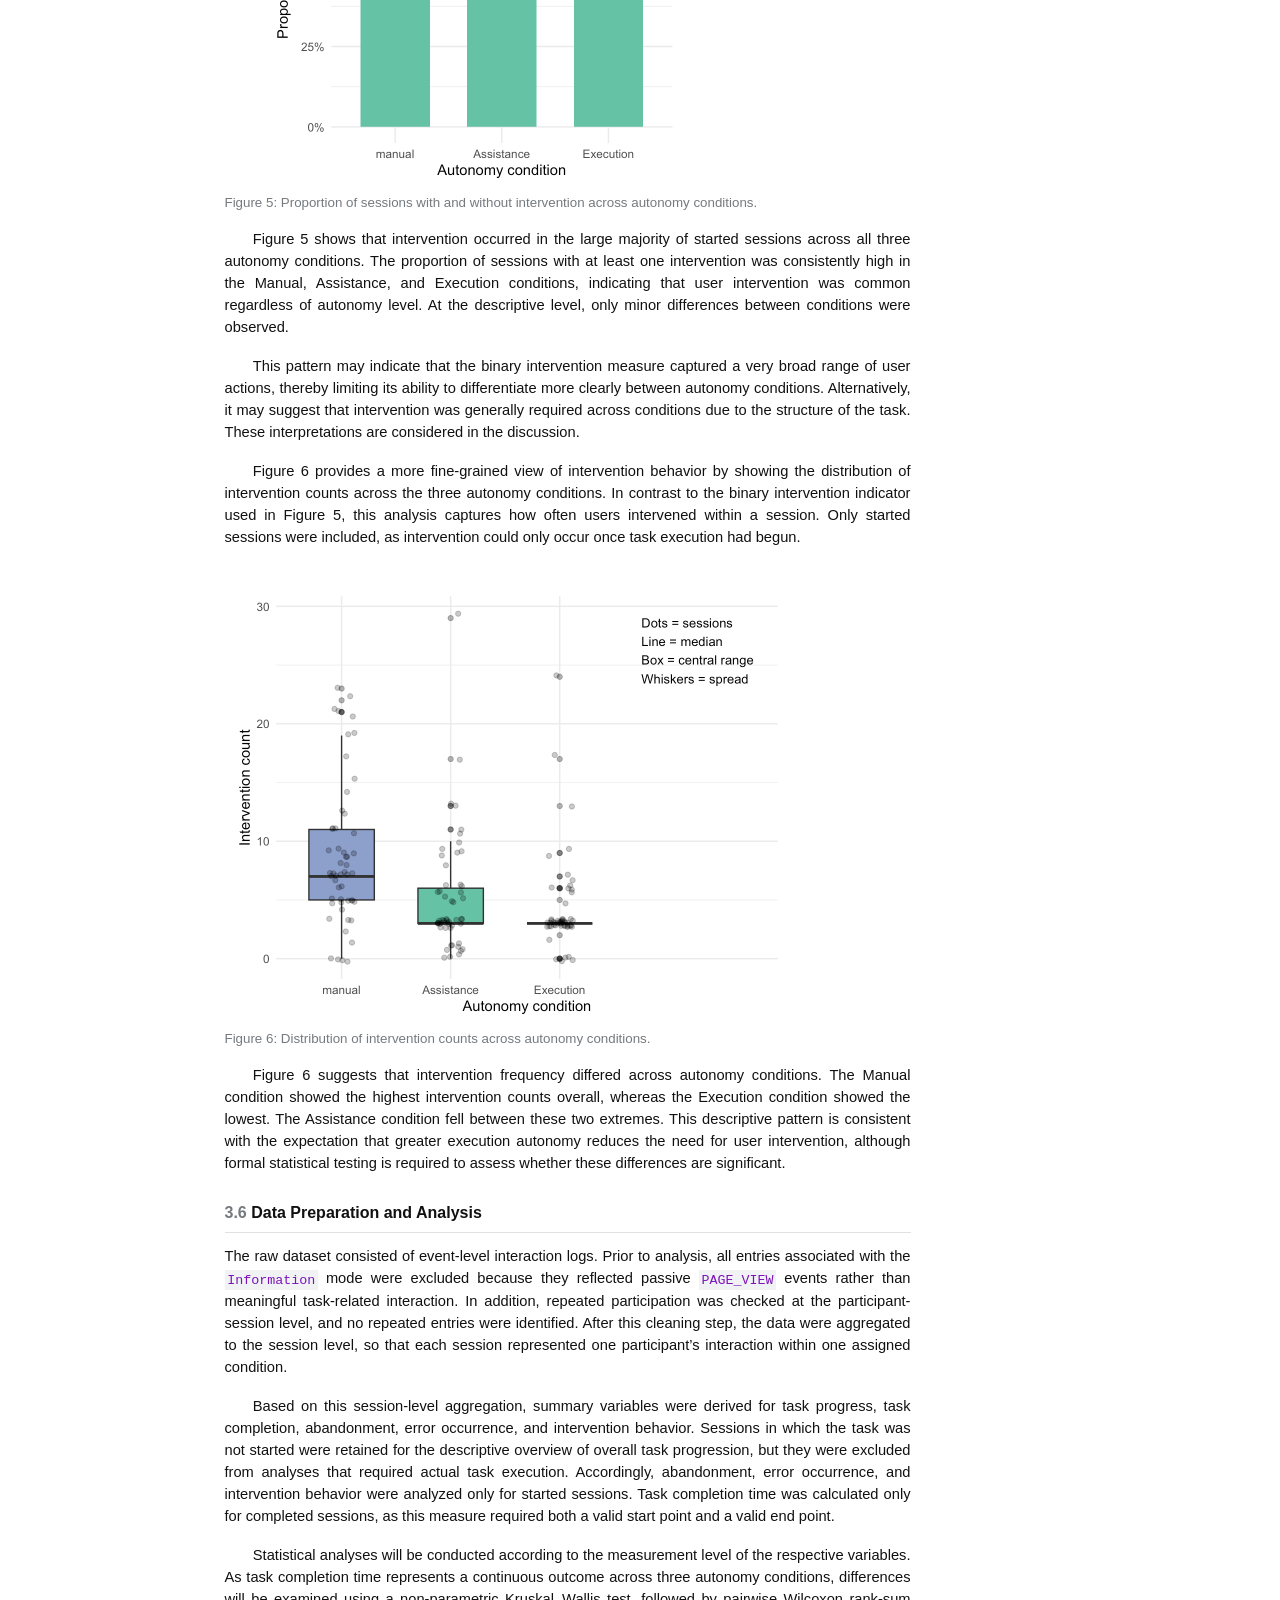
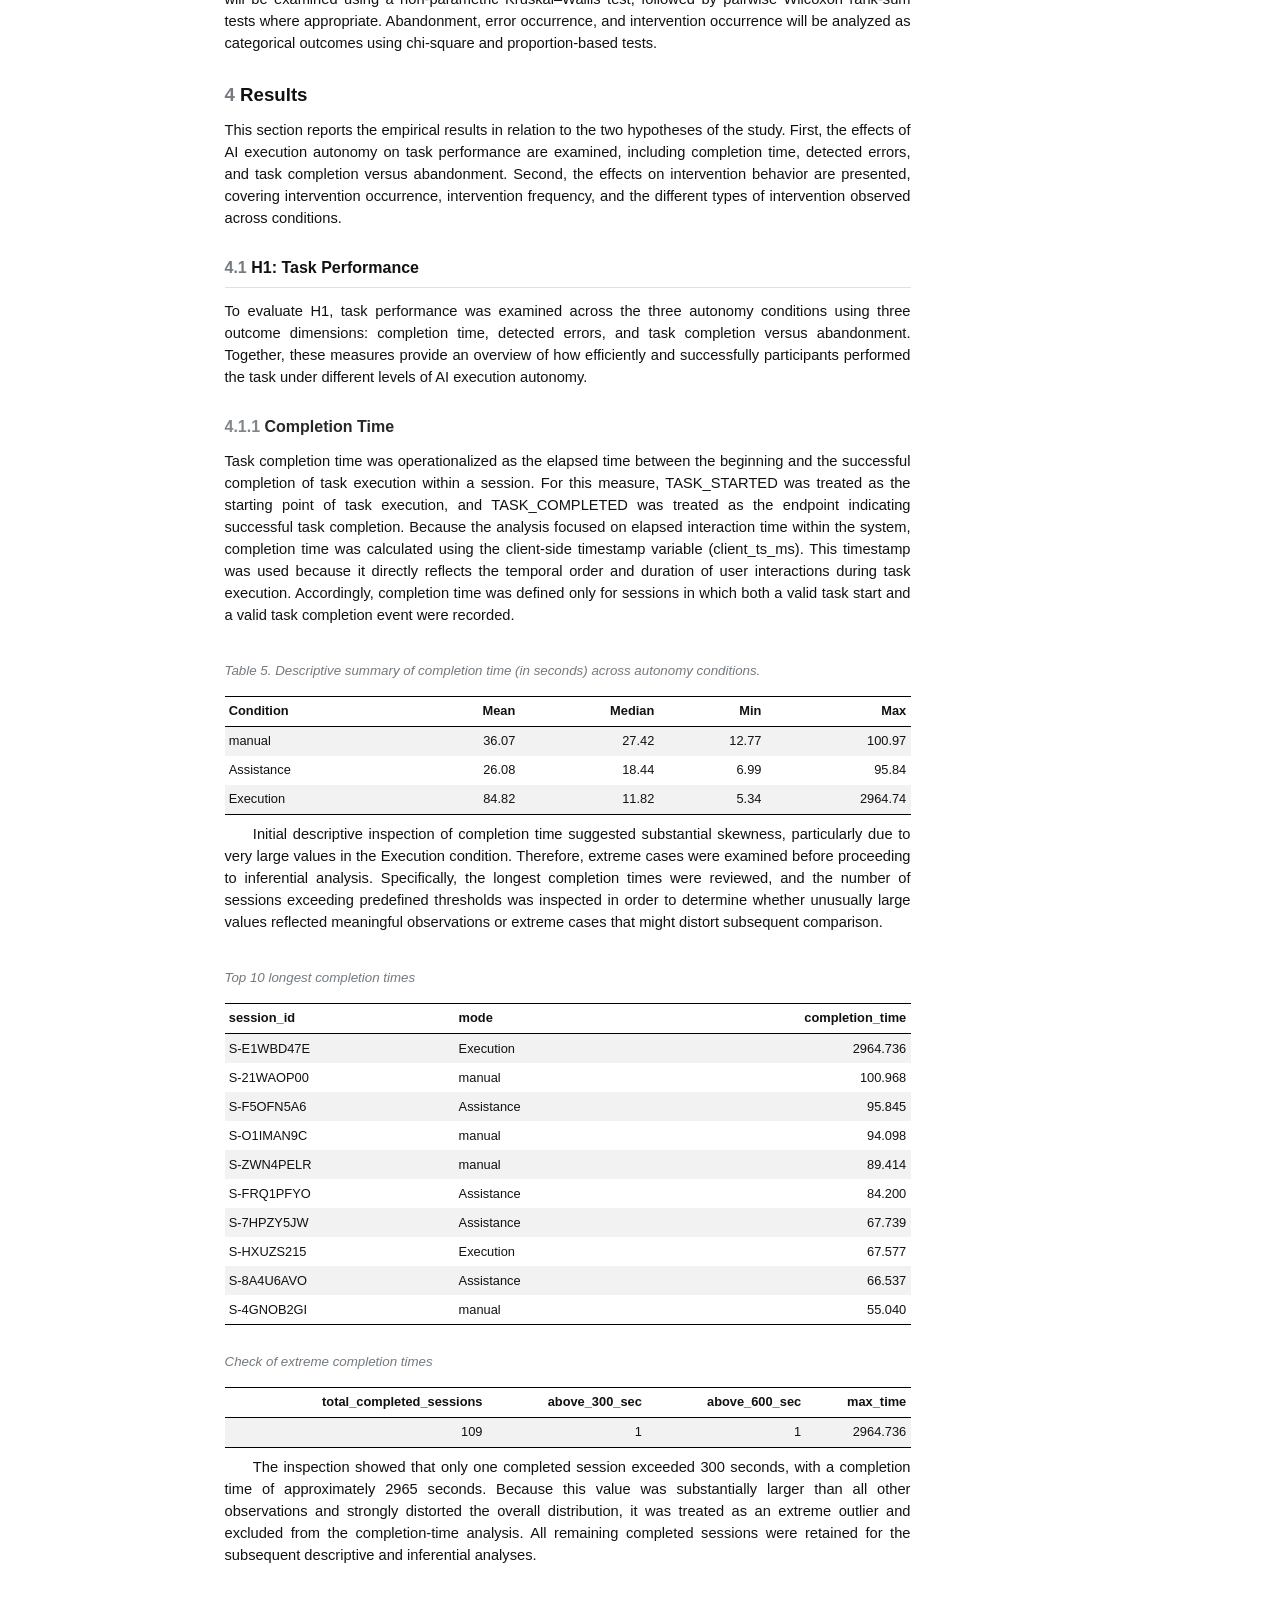
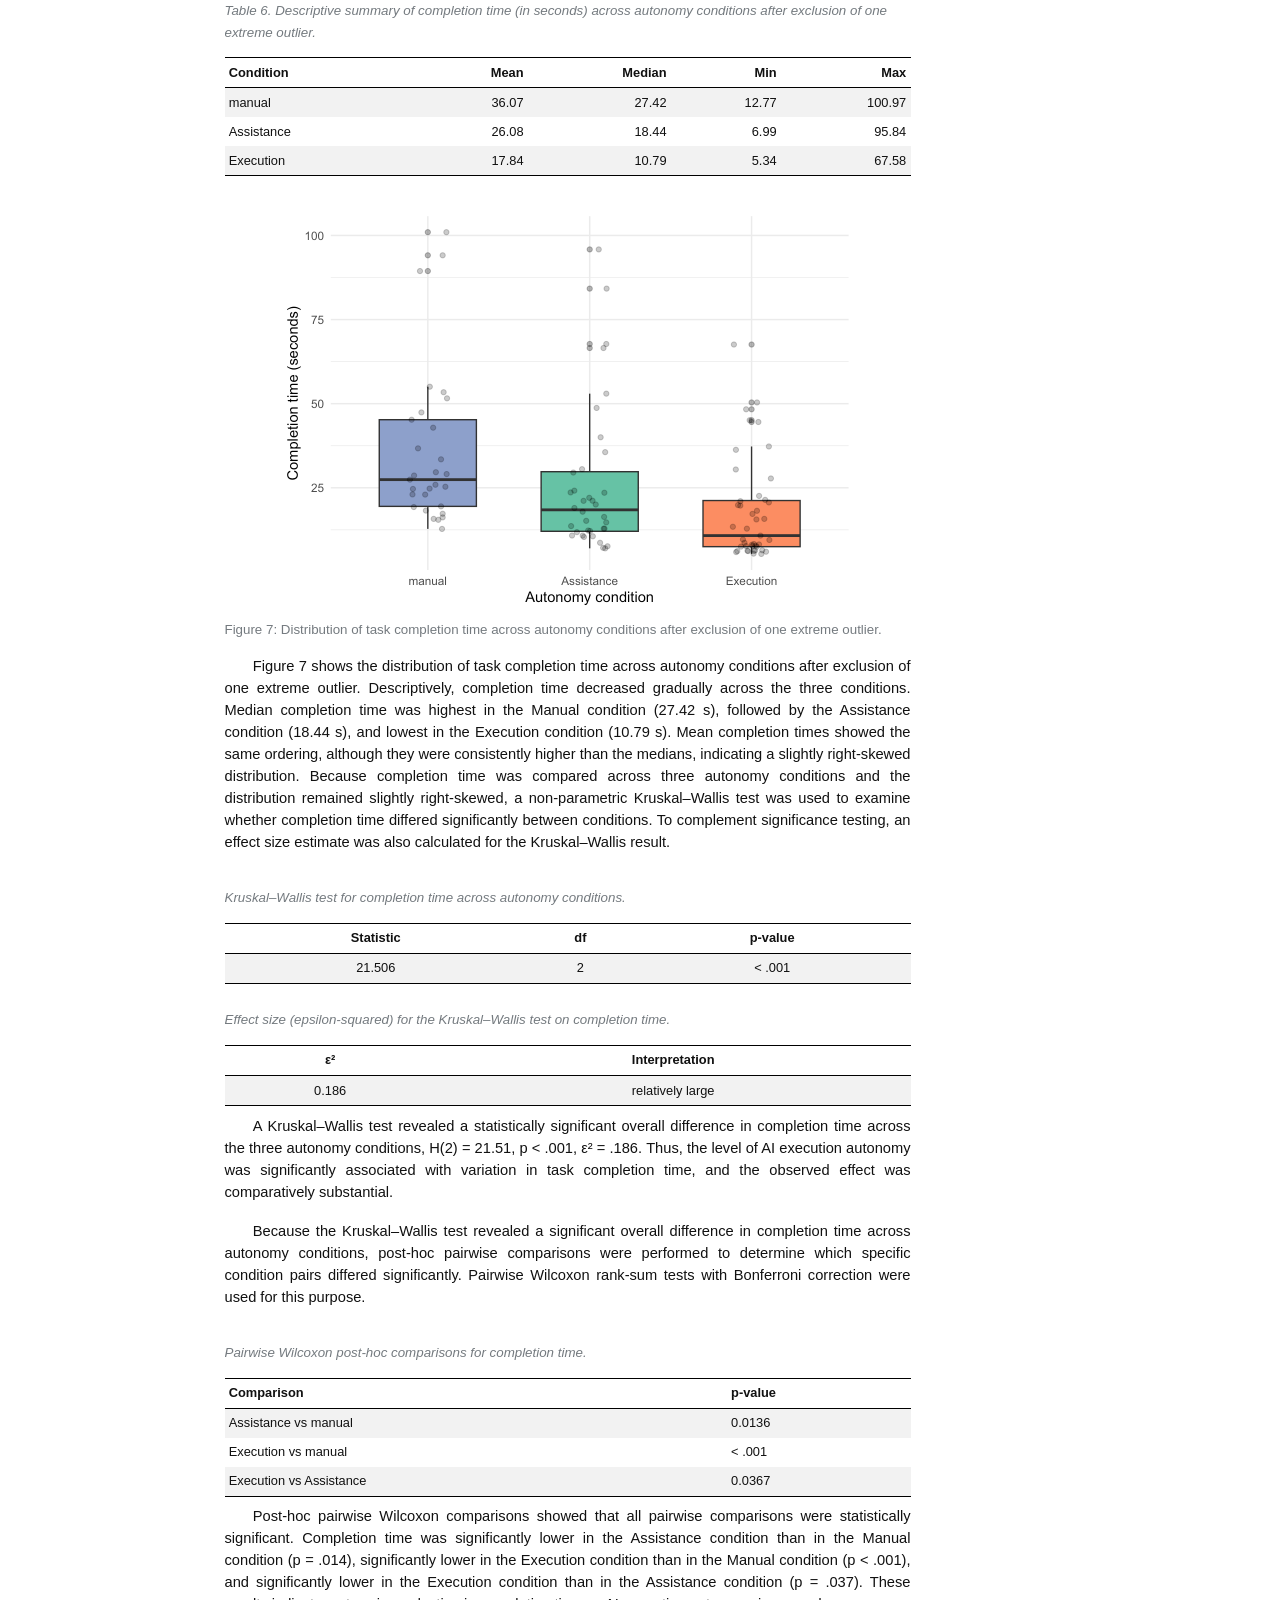
==== commit b9cadec9: "add shiney dashboard" ====
--- a/index.html
+++ b/index.html
@@ -119,15 +119,35 @@
 </header>
 
 
+<div class="pfh-cover">
+<div class="pfh-cover-paper-title">
+<p>The Impact of AI Execution Autonomy on User Task Performance and Intervention Behavior in Digital Workflows</p>
+</div>
+<div class="pfh-cover-main">
+<div class="pfh-cover-type">
 <p>Practical Project</p>
-<p>As part of the degree program “User Experience Management &amp; Design”</p>
-<p>With the degree “Master of Science”</p>
-<p>At the PFH-Private University of Applied Science Göttingen</p>
-<p>Submitted on 00.05.2026</p>
-<p>Written by: Zahra Qasemzadeh</p>
-<p>Address: Rosenbachweg 12, App 103, 35075 Göttingen</p>
-<p>Matriculation Number: CMU1324EW171</p>
-<p>Professor: Pro. Dr.&nbsp;Hubert Schüle</p>
+</div>
+<div class="pfh-cover-subtitle">
+<p>Submitted as part of the degree program<br> “User Experience Management &amp; Design”</p>
+</div>
+<div class="pfh-cover-degree">
+<p>In partial fulfillment of the requirements for the degree of<br> “Master of Science”</p>
+</div>
+<div class="pfh-cover-university">
+<p>PFH Private University Göttingen</p>
+</div>
+<div class="pfh-cover-date">
+<p>May 2026</p>
+</div>
+</div>
+<div class="pfh-cover-bottom">
+<p>Written by: Zahra Qasemzadeh<br> Supervisor: Prof.&nbsp;Dr.&nbsp;Hubert Schüle</p>
+</div>
+</div>
+<div style="margin-bottom: 2rem;">
+<p><a href="https://uwlzwc-ladan.shinyapps.io/ai-autonomy-analysis/" target="_blank" style="display:inline-block; padding: 0.5rem 1.1rem; background:#1f4e79; color:#fff;
+          border-radius:4px; font-size:11pt; text-decoration:none; font-family:Arial,sans-serif;"> ▶&nbsp; Open Interactive Dashboard </a></p>
+</div>
 <section id="summary" class="level1 unnumbered">
 <h1 class="unnumbered">Summary</h1>
 <p>As AI systems increasingly assume execution authority in digital workflows, understanding how different levels of autonomy affect user behavior becomes essential. This study examined the effects of AI execution autonomy on user task performance and intervention behavior in a controlled digital workflow. Using a between-subject experimental design, 160 participants who initiated the task were assigned to one of three autonomy conditions — Manual, Assistance, or Execution — and completed a structured exam registration task via a purpose-built web prototype. Behavioral data were captured through system-generated event logs, enabling objective measurement of task completion time, error occurrence, task abandonment, and intervention frequency. Results provided differentiated support for the proposed hypotheses. Higher levels of AI execution autonomy were associated with significantly shorter completion times, lower error occurrence, and lower task abandonment rates, particularly when comparing the Manual condition with the two system-supported conditions. Intervention occurrence did not differ significantly across conditions; however, intervention count was significantly lower in the Assistance and Execution conditions compared with Manual. Descriptive analysis further revealed that the form of intervention shifted from direct configuration edits in the Manual condition toward override and rejection actions in the system-supported conditions. These findings suggest that AI execution autonomy can improve task efficiency and reduce manual effort without fully removing the user from the interaction process. The results support a design perspective in which autonomy is calibrated to task structure and user control requirements rather than unconditionally maximized.</p>
--- a/styles.css
+++ b/styles.css
@@ -273,4 +273,97 @@
   }
 }
 
-
+/* Hide Quarto automatic title block in HTML */
+#title-block-header {
+  display: none !important;
+}
+
+/* Remove default Quarto top spacing */
+main.content,
+#quarto-document-content {
+  padding-top: 0 !important;
+}
+
+/* =========================
+   PFH COVER PAGE - HTML
+   ========================= */
+
+.pfh-cover {
+  min-height: 100vh;
+  max-width: 900px;
+  margin: 0 auto 80px auto;
+  padding: 80px 40px 80px 40px;
+  box-sizing: border-box;
+  display: flex;
+  flex-direction: column;
+  font-family: Arial, Helvetica, sans-serif;
+  color: #000000;
+  page-break-after: always;
+  break-after: page;
+}
+
+.pfh-cover p {
+  text-indent: 0 !important;
+  text-align: center !important;
+  margin: 0;
+}
+
+.pfh-cover-paper-title {
+  font-size: 16pt;
+  font-weight: 700;
+  line-height: 1.35;
+  text-align: center;
+}
+
+.pfh-cover-main {
+  flex: 1;
+  display: flex;
+  flex-direction: column;
+  justify-content: center;
+  text-align: center;
+}
+
+.pfh-cover-type {
+  font-size: 12pt;
+  font-weight: 400;
+  line-height: 1.4;
+  margin-bottom: 16px;
+}
+
+.pfh-cover-subtitle {
+  font-size: 12pt;
+  font-weight: 400;
+  line-height: 1.4;
+  margin-bottom: 16px;
+}
+
+.pfh-cover-degree {
+  font-size: 12pt;
+  font-weight: 400;
+  line-height: 1.4;
+  margin-bottom: 32px;
+}
+
+.pfh-cover-university {
+  font-size: 12pt;
+  font-weight: 400;
+  line-height: 1.4;
+  margin-bottom: 4px;
+}
+
+.pfh-cover-date {
+  font-size: 12pt;
+  font-weight: 400;
+  line-height: 1.4;
+}
+
+.pfh-cover-bottom {
+  font-size: 12pt;
+  line-height: 1.5;
+  text-align: left;
+}
+
+/* Start real paper after cover */
+.pfh-cover + h1 {
+  margin-top: 60px;
+}
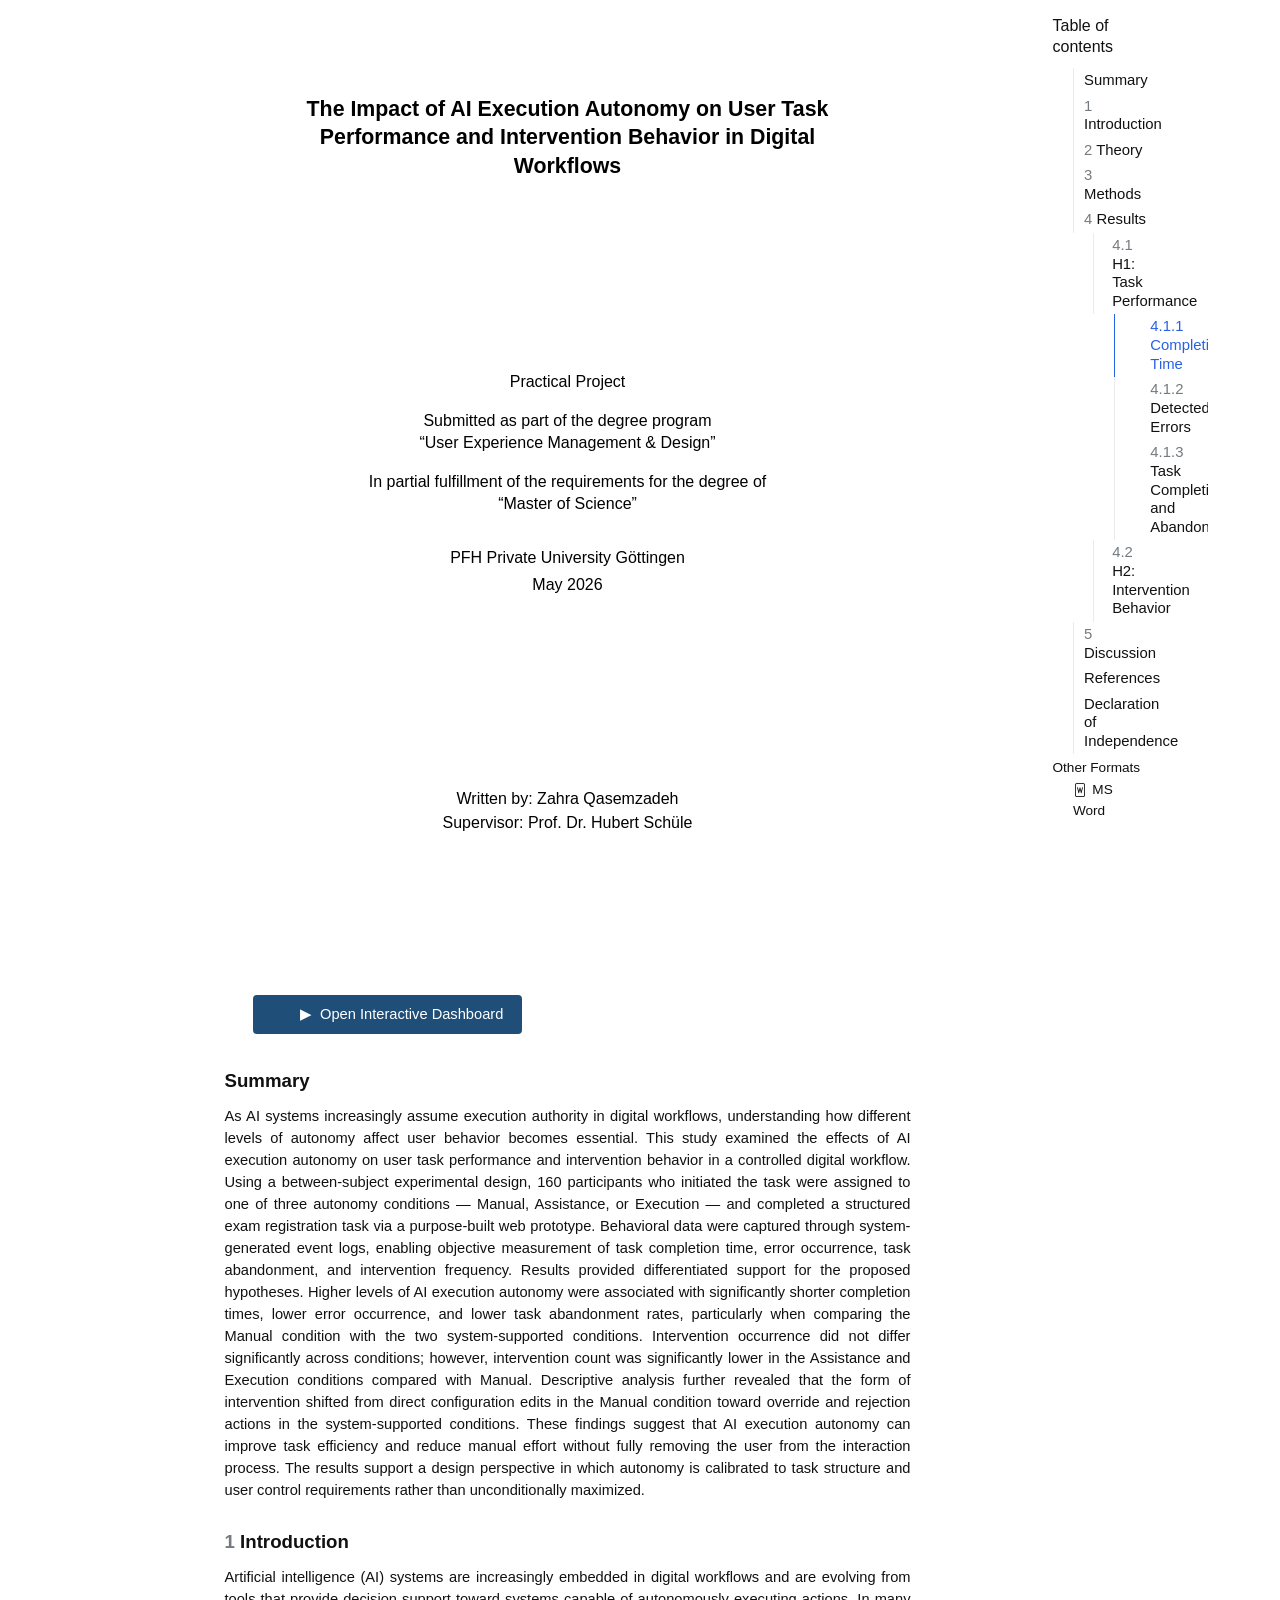
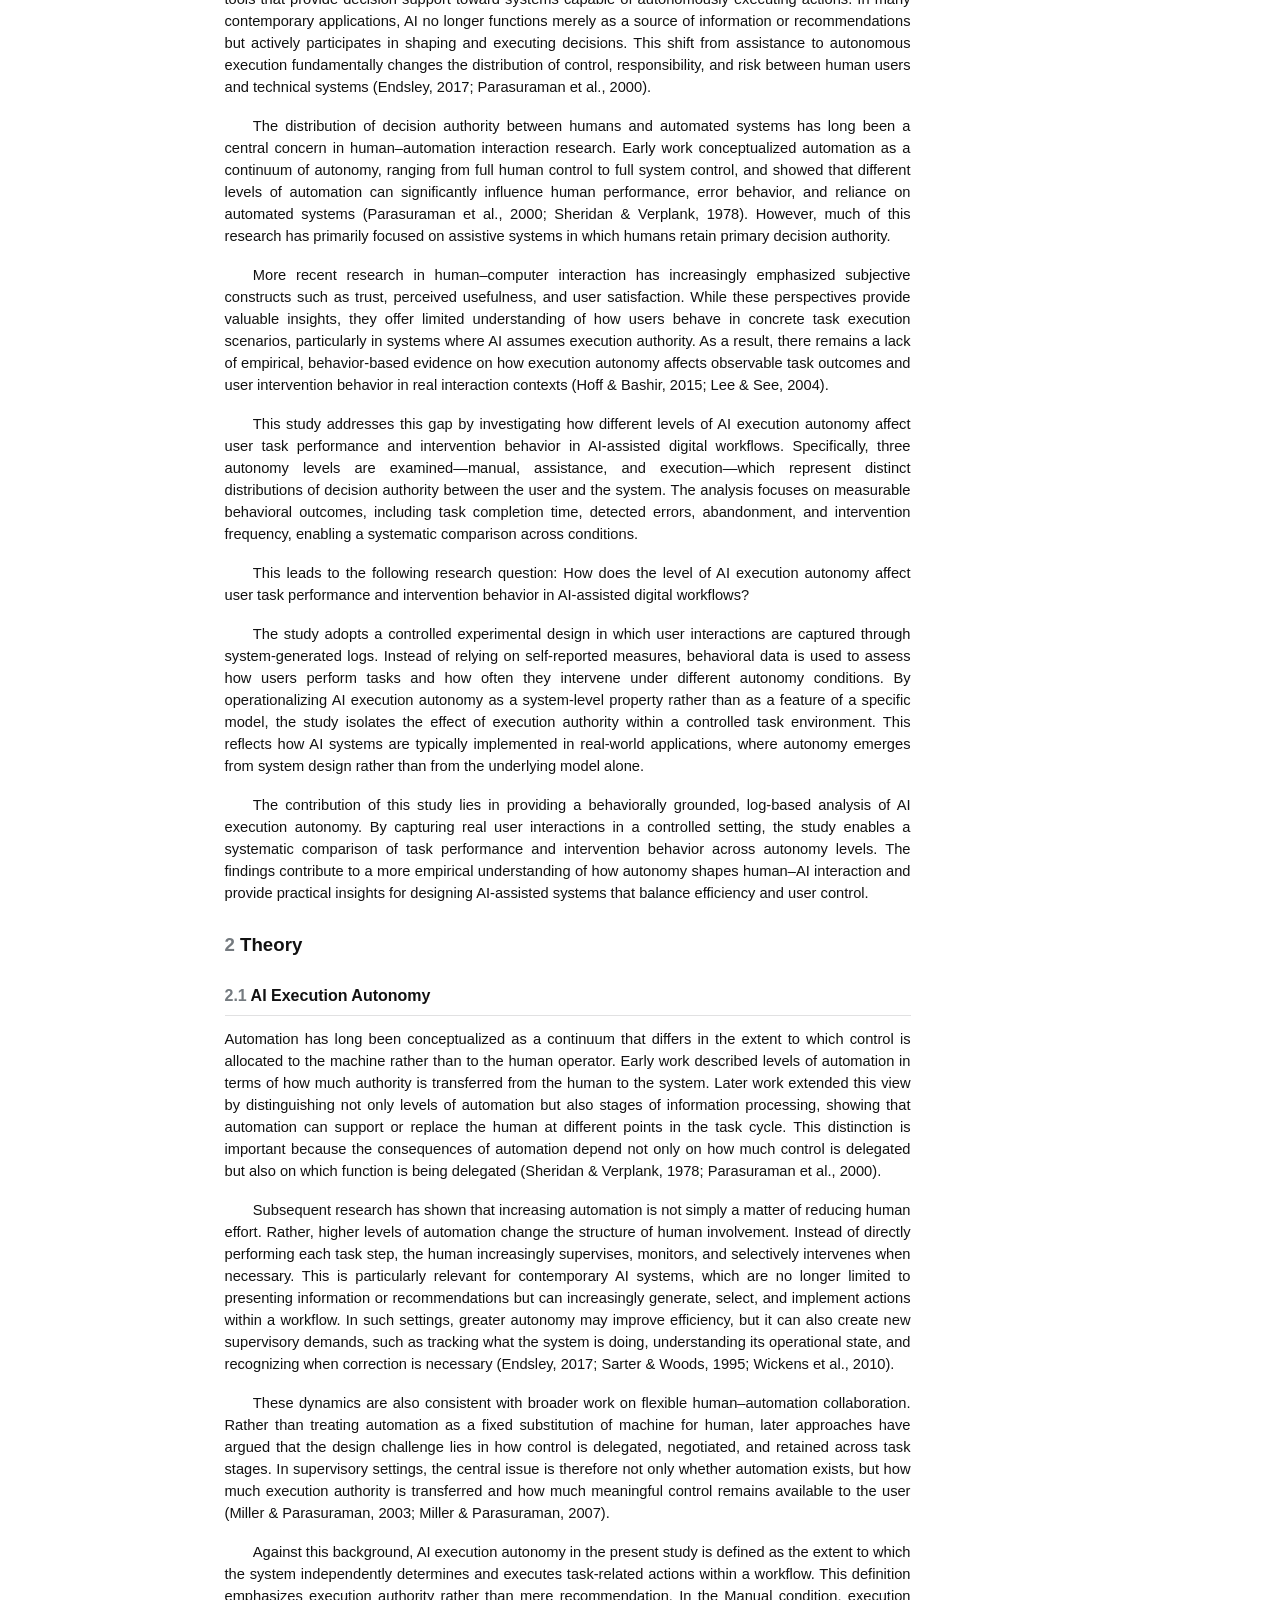
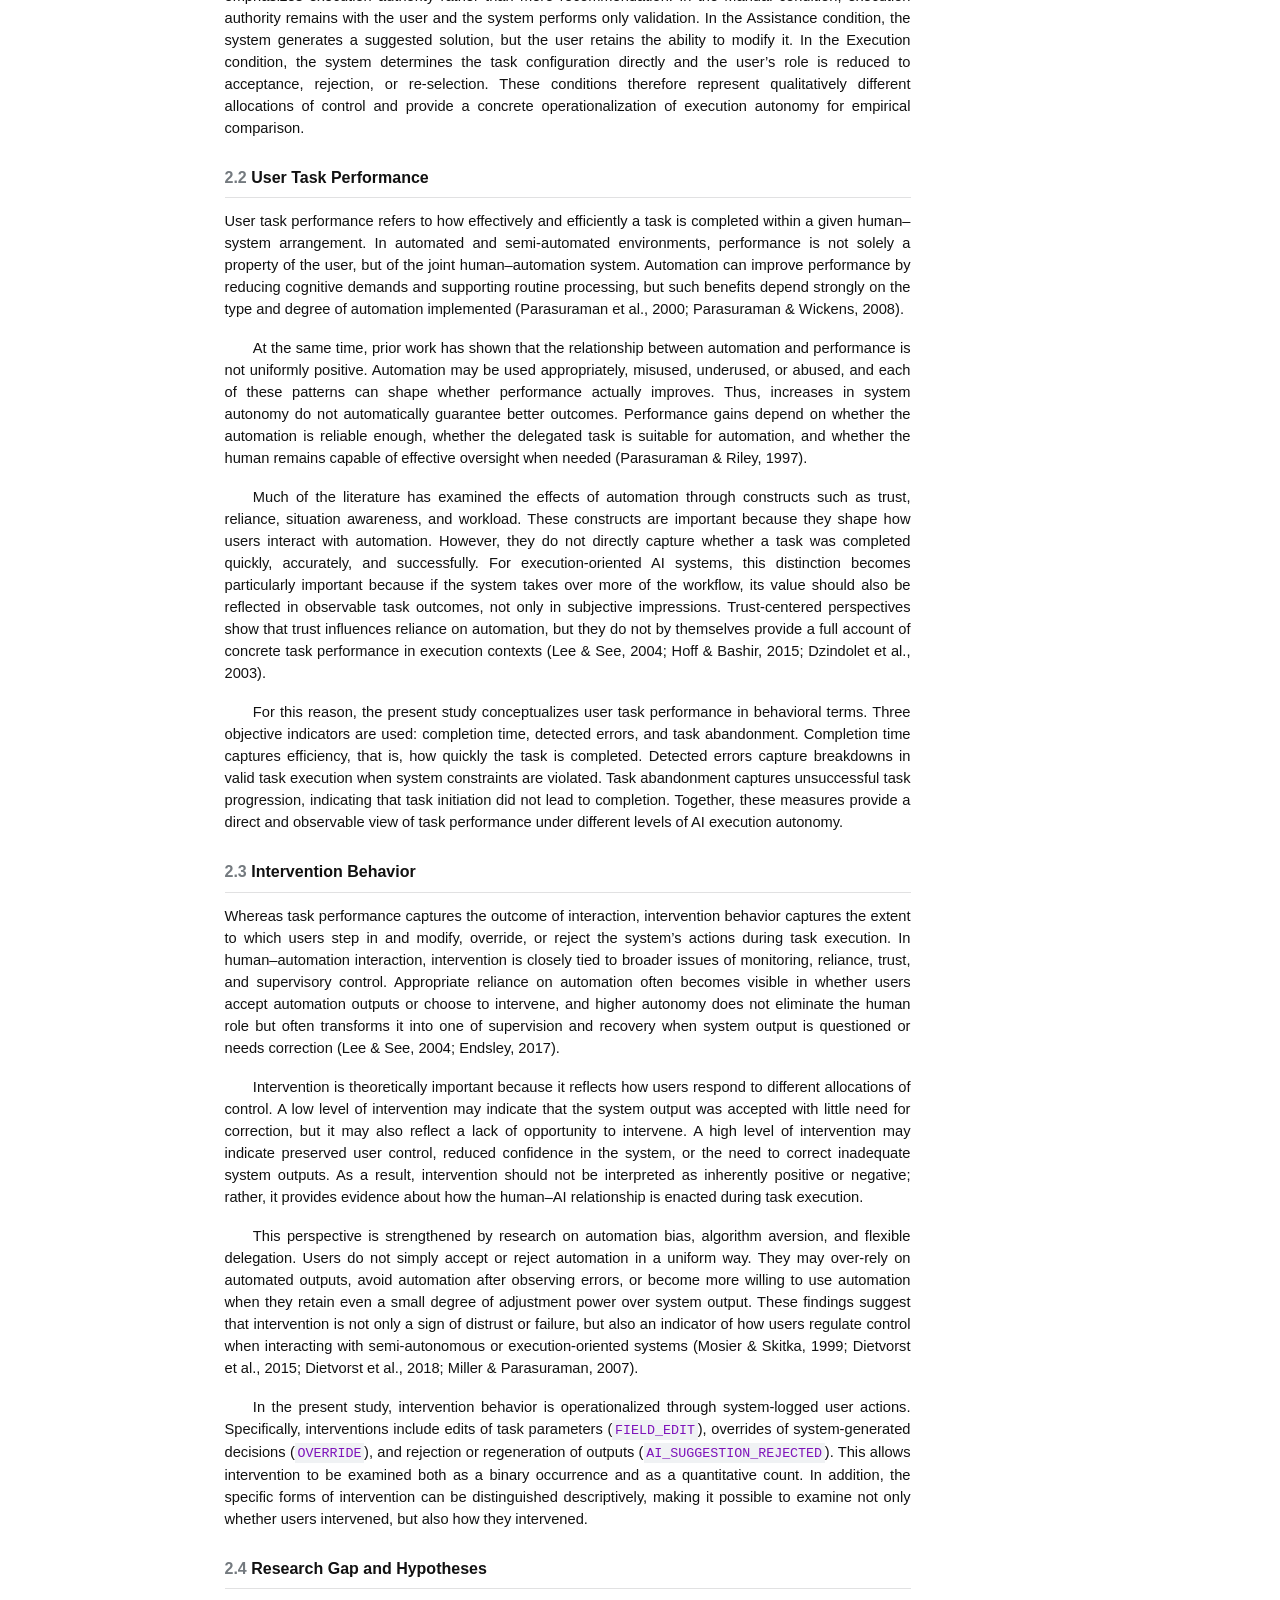
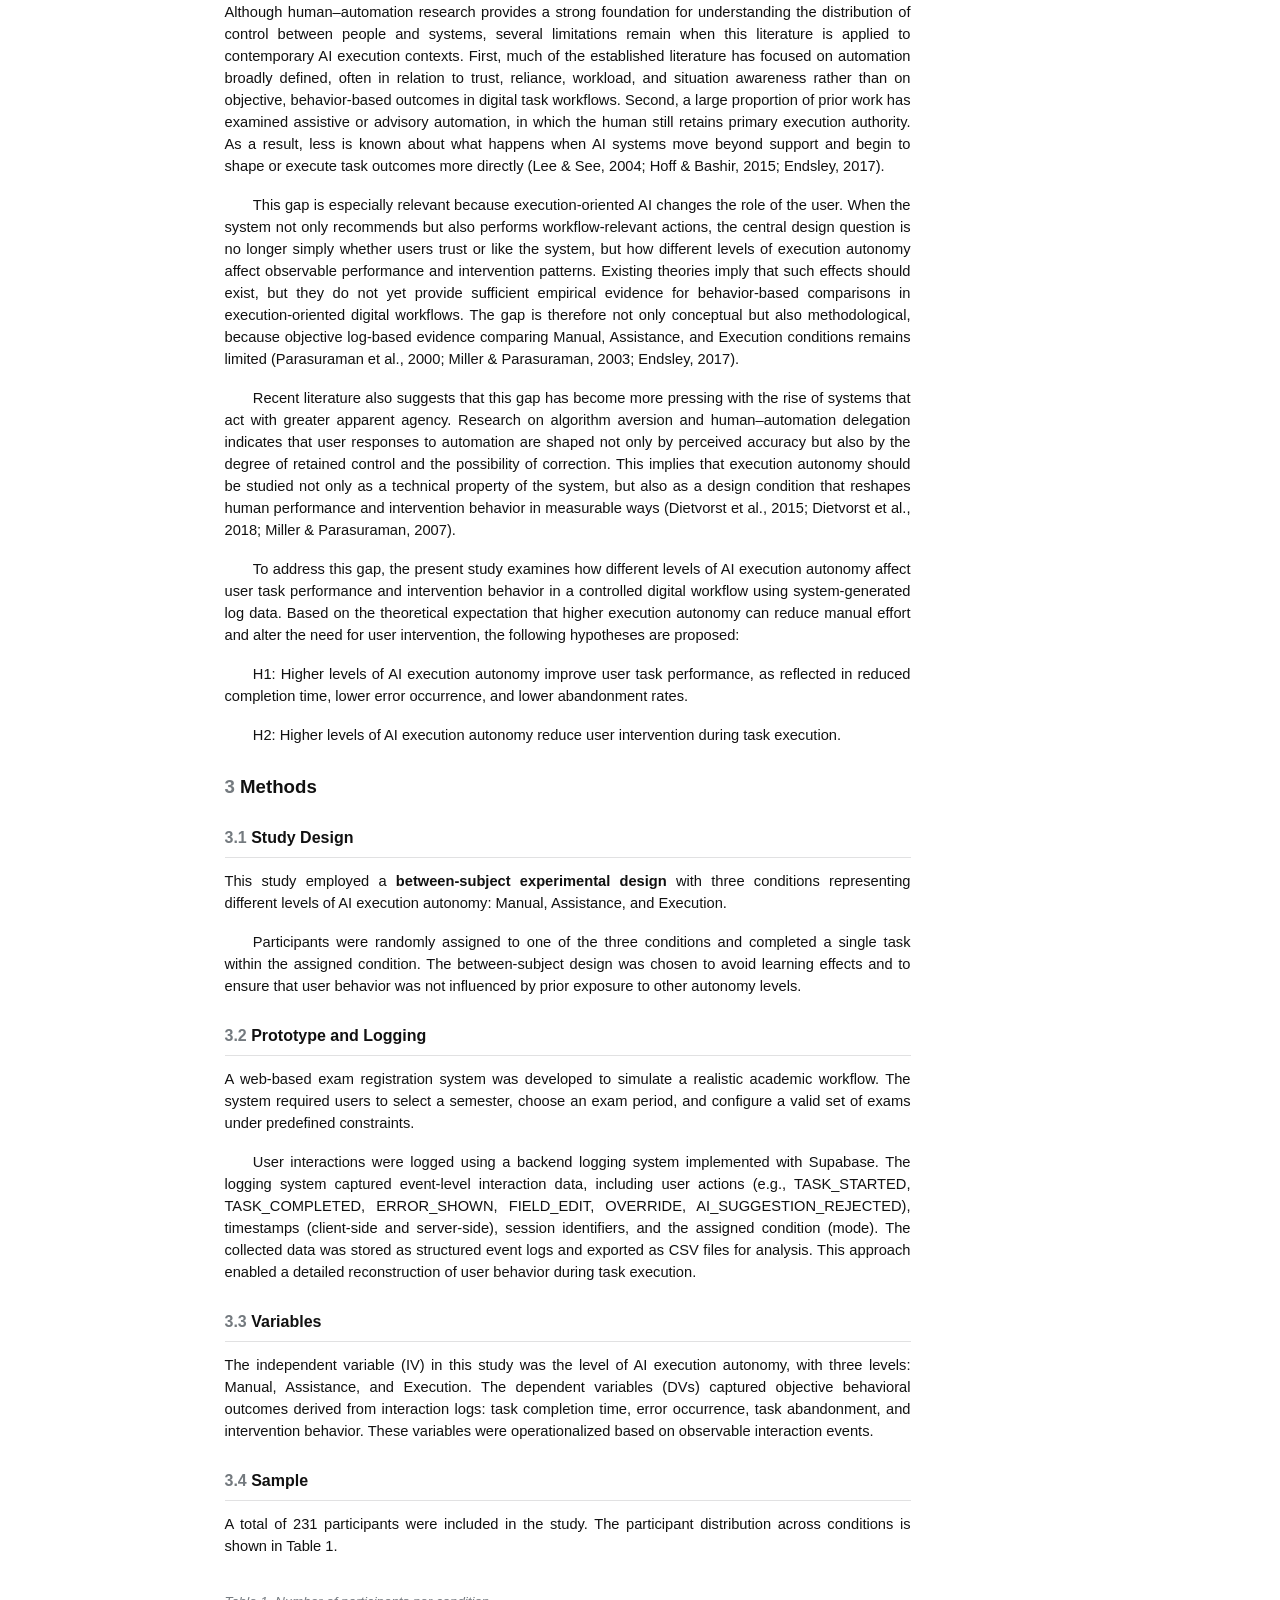
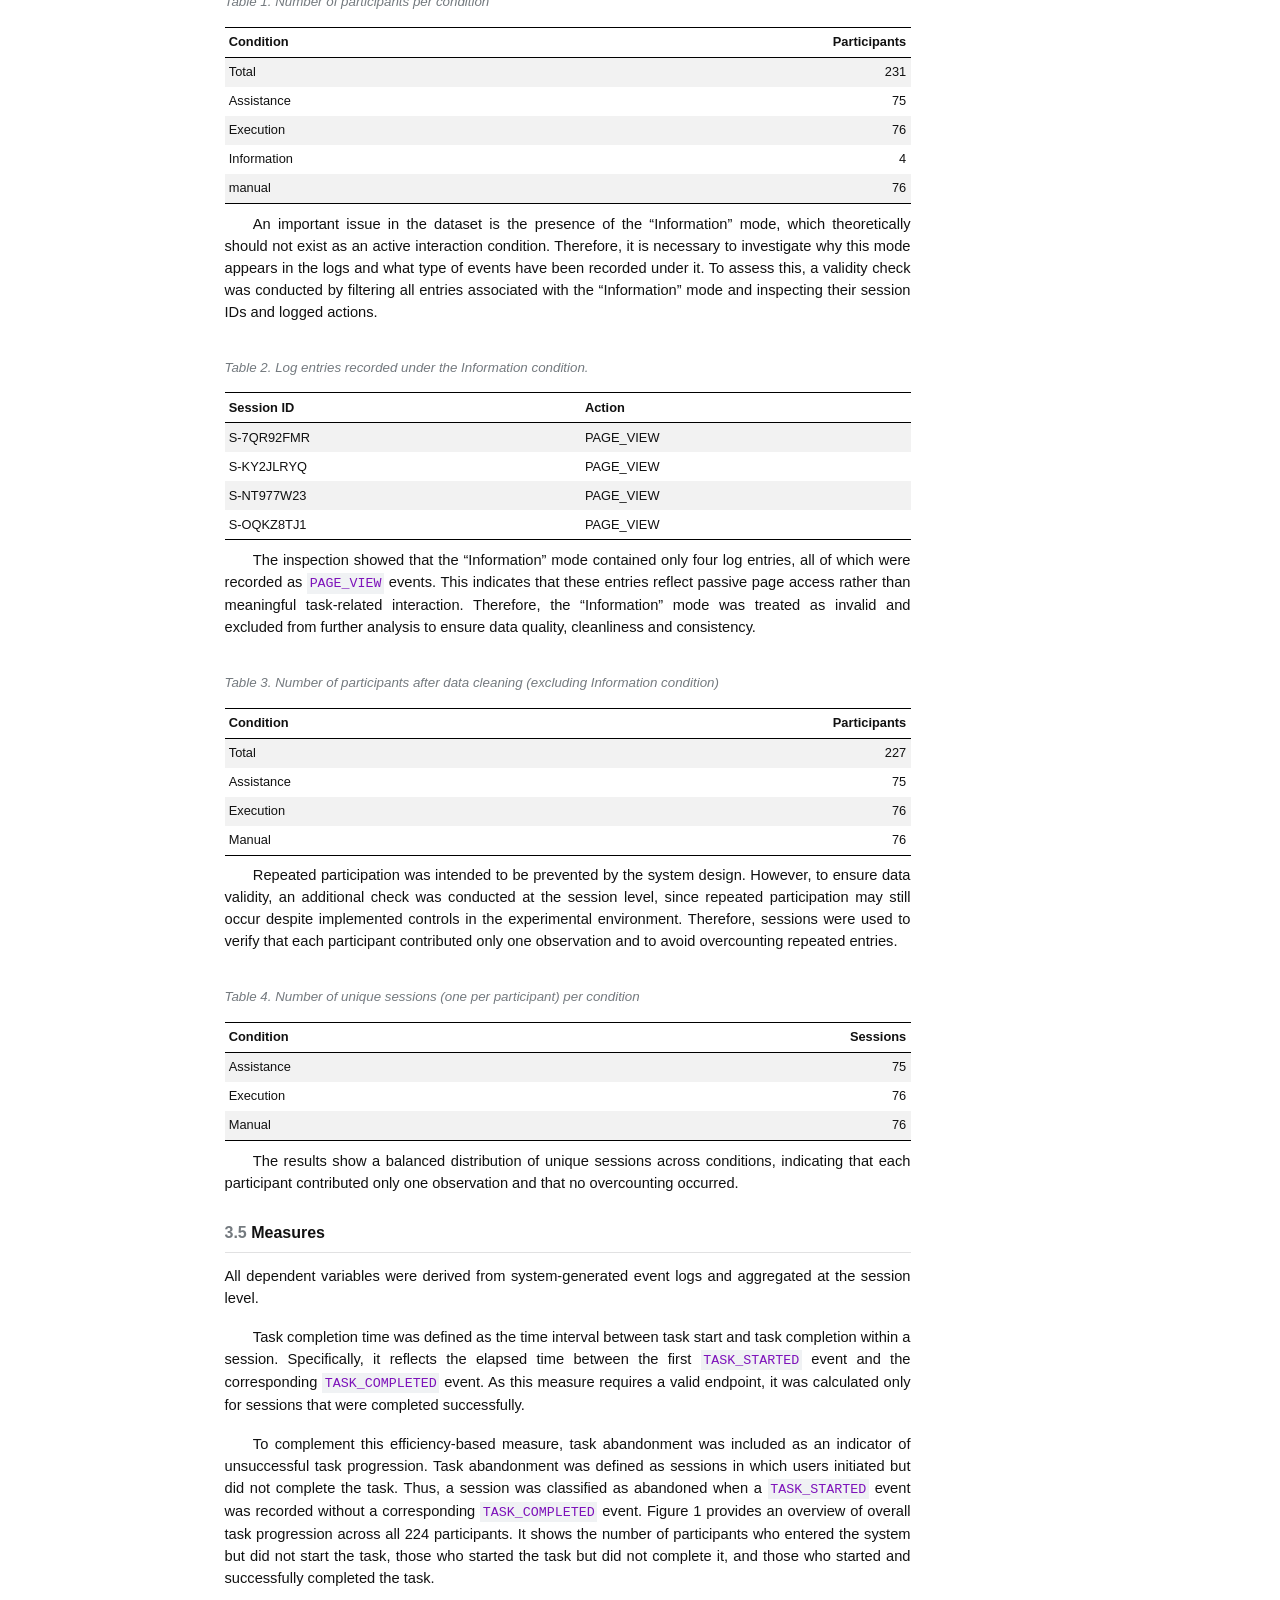
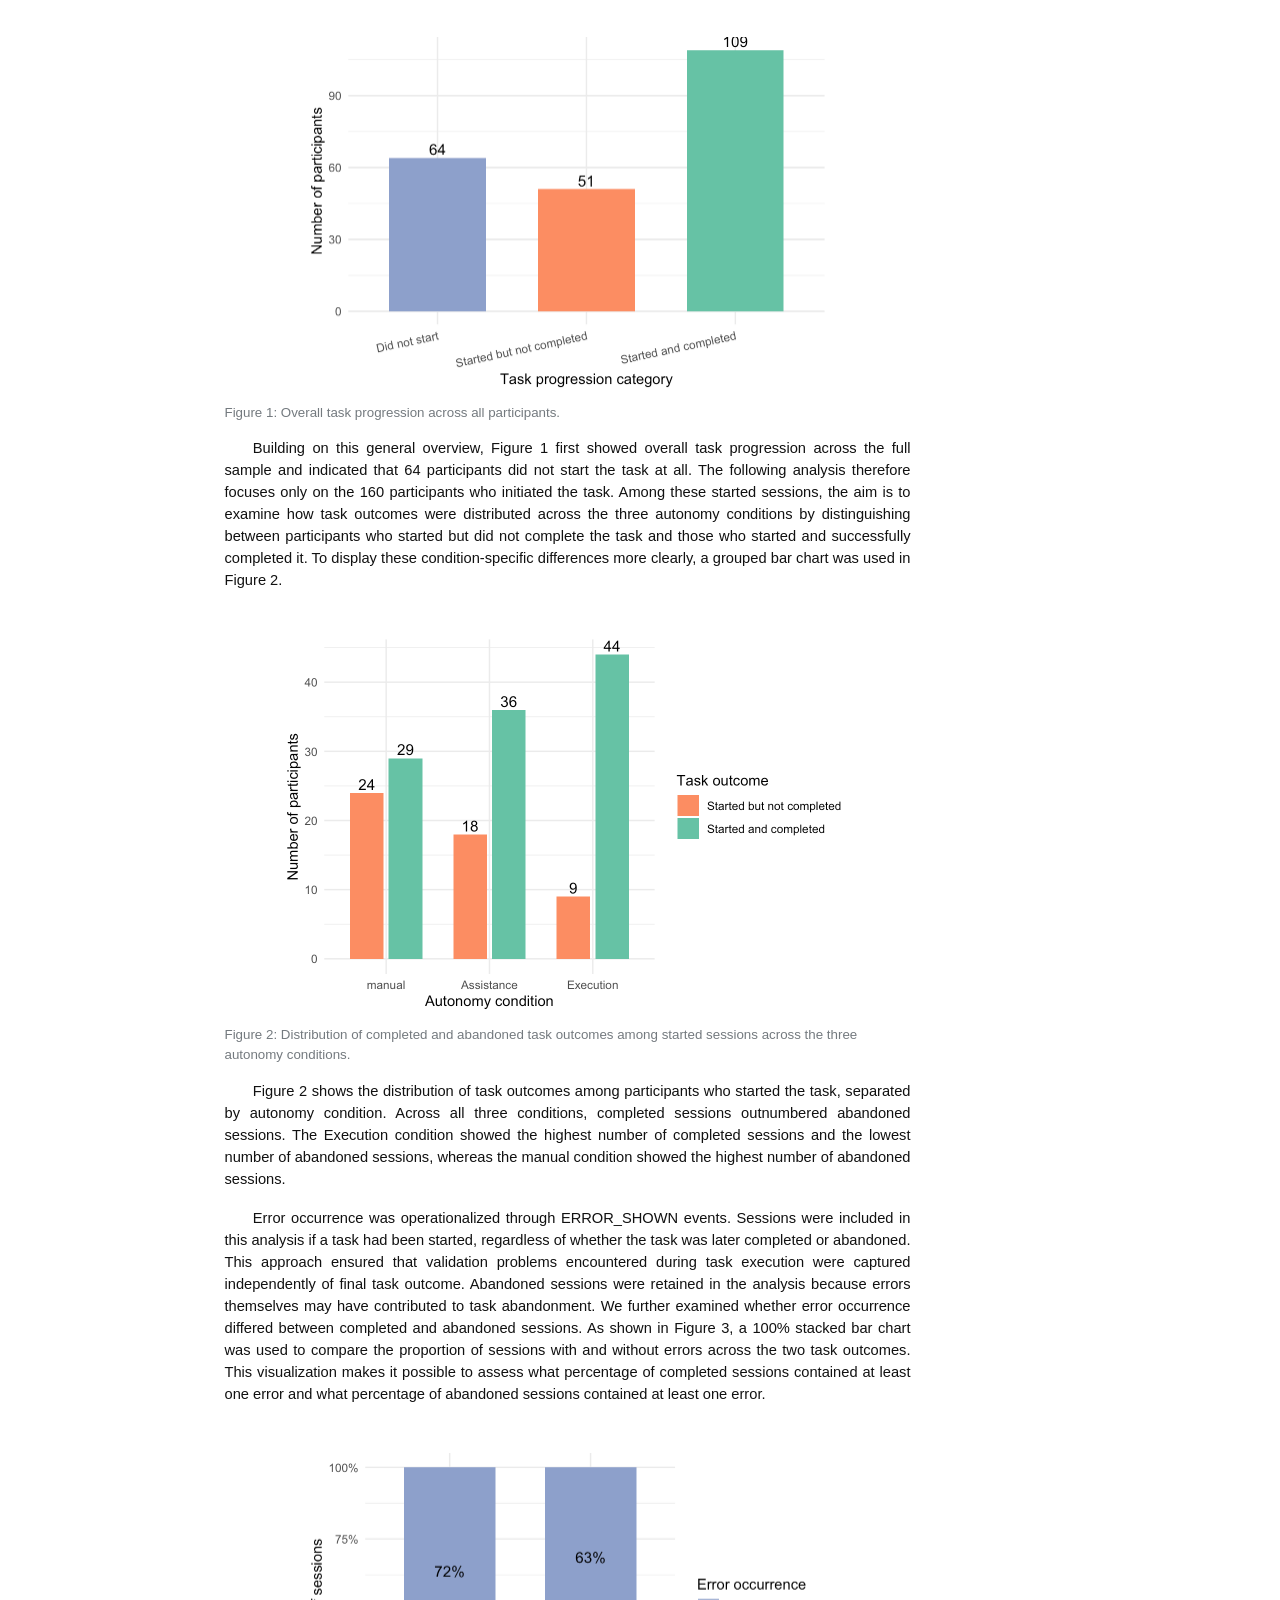
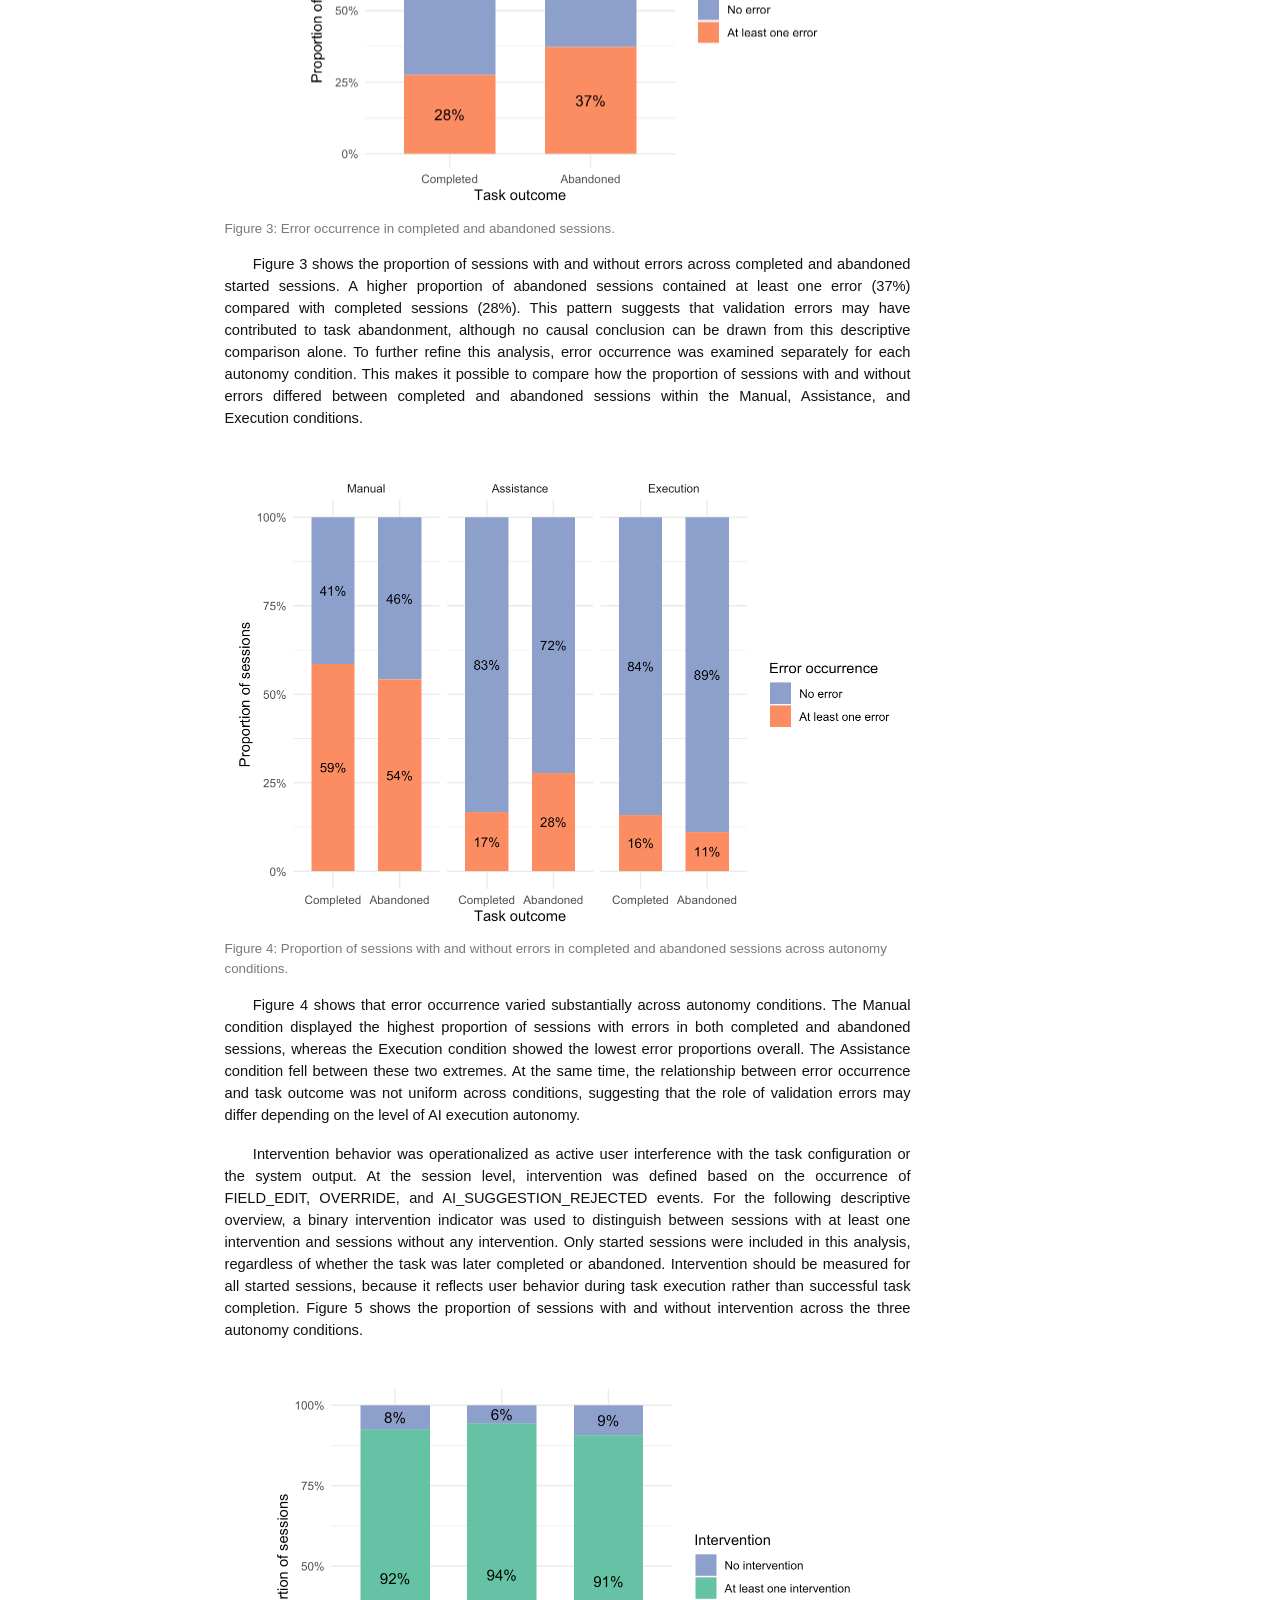
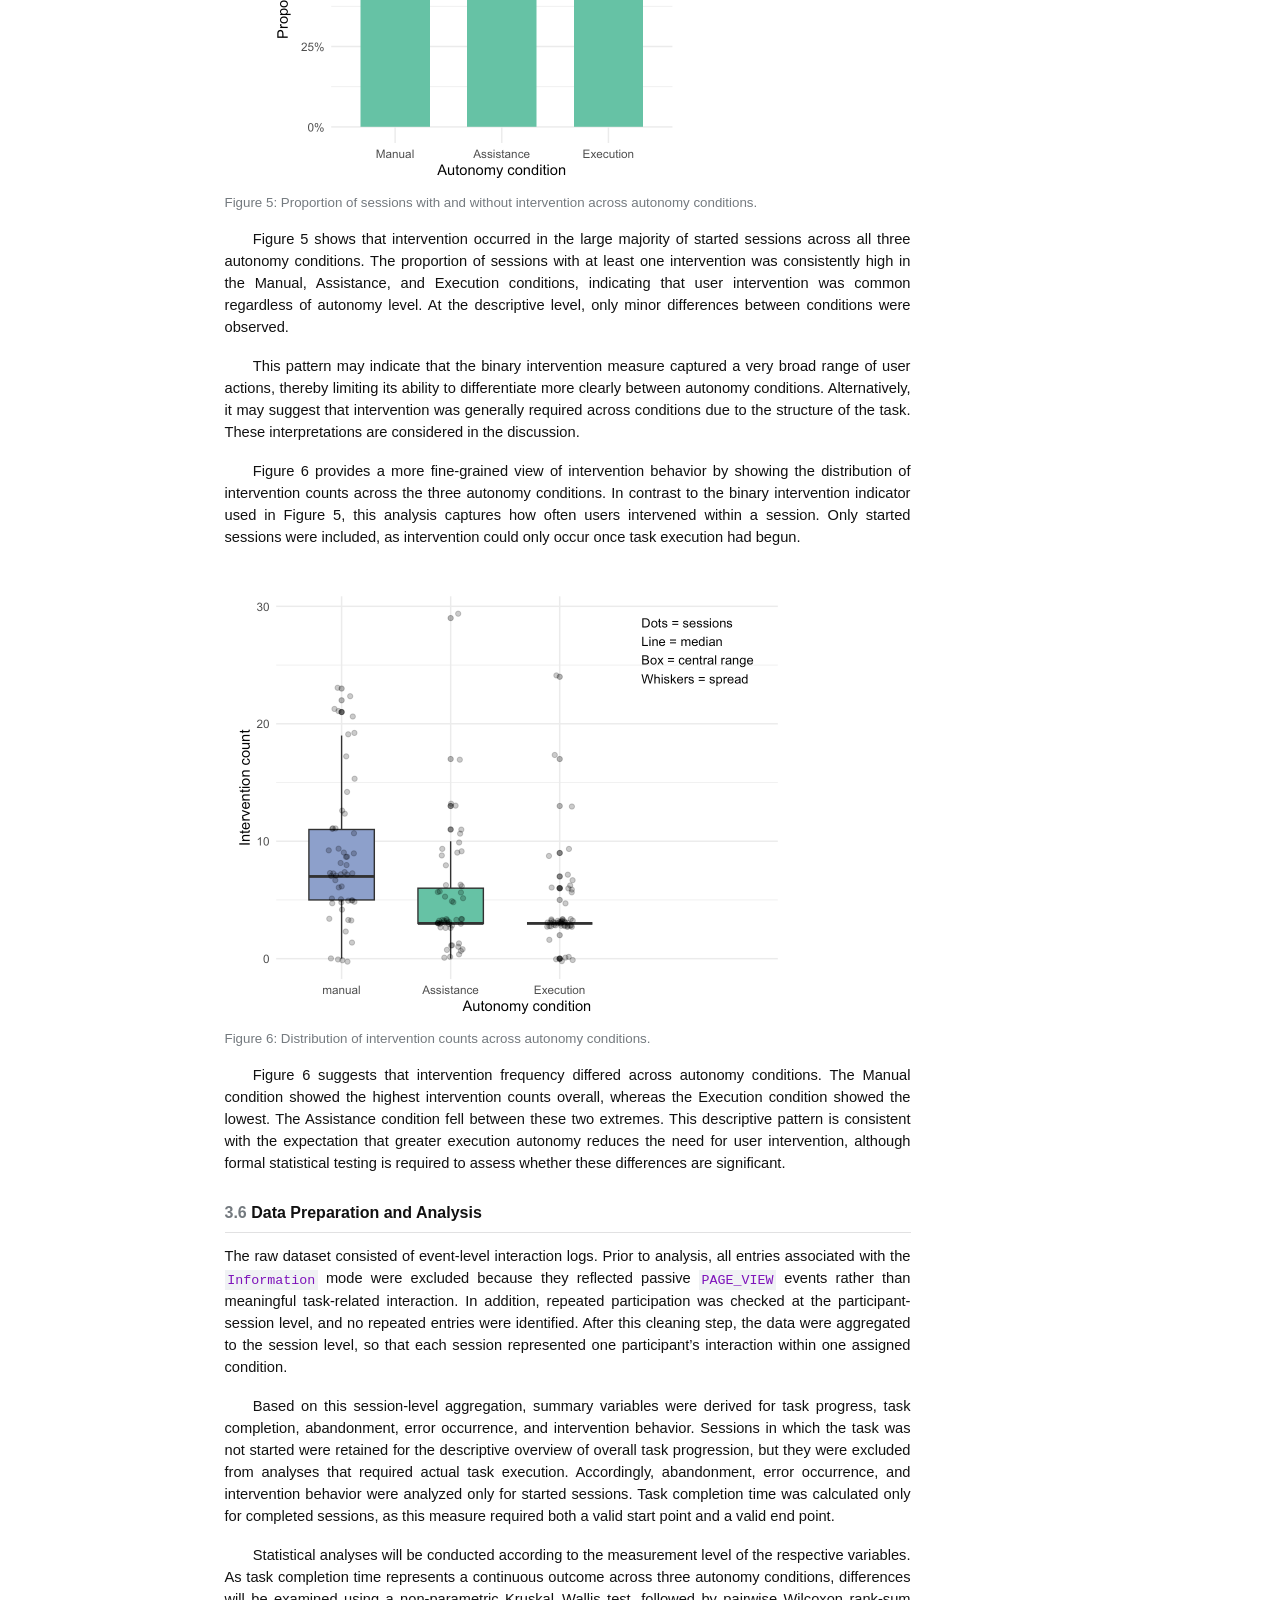
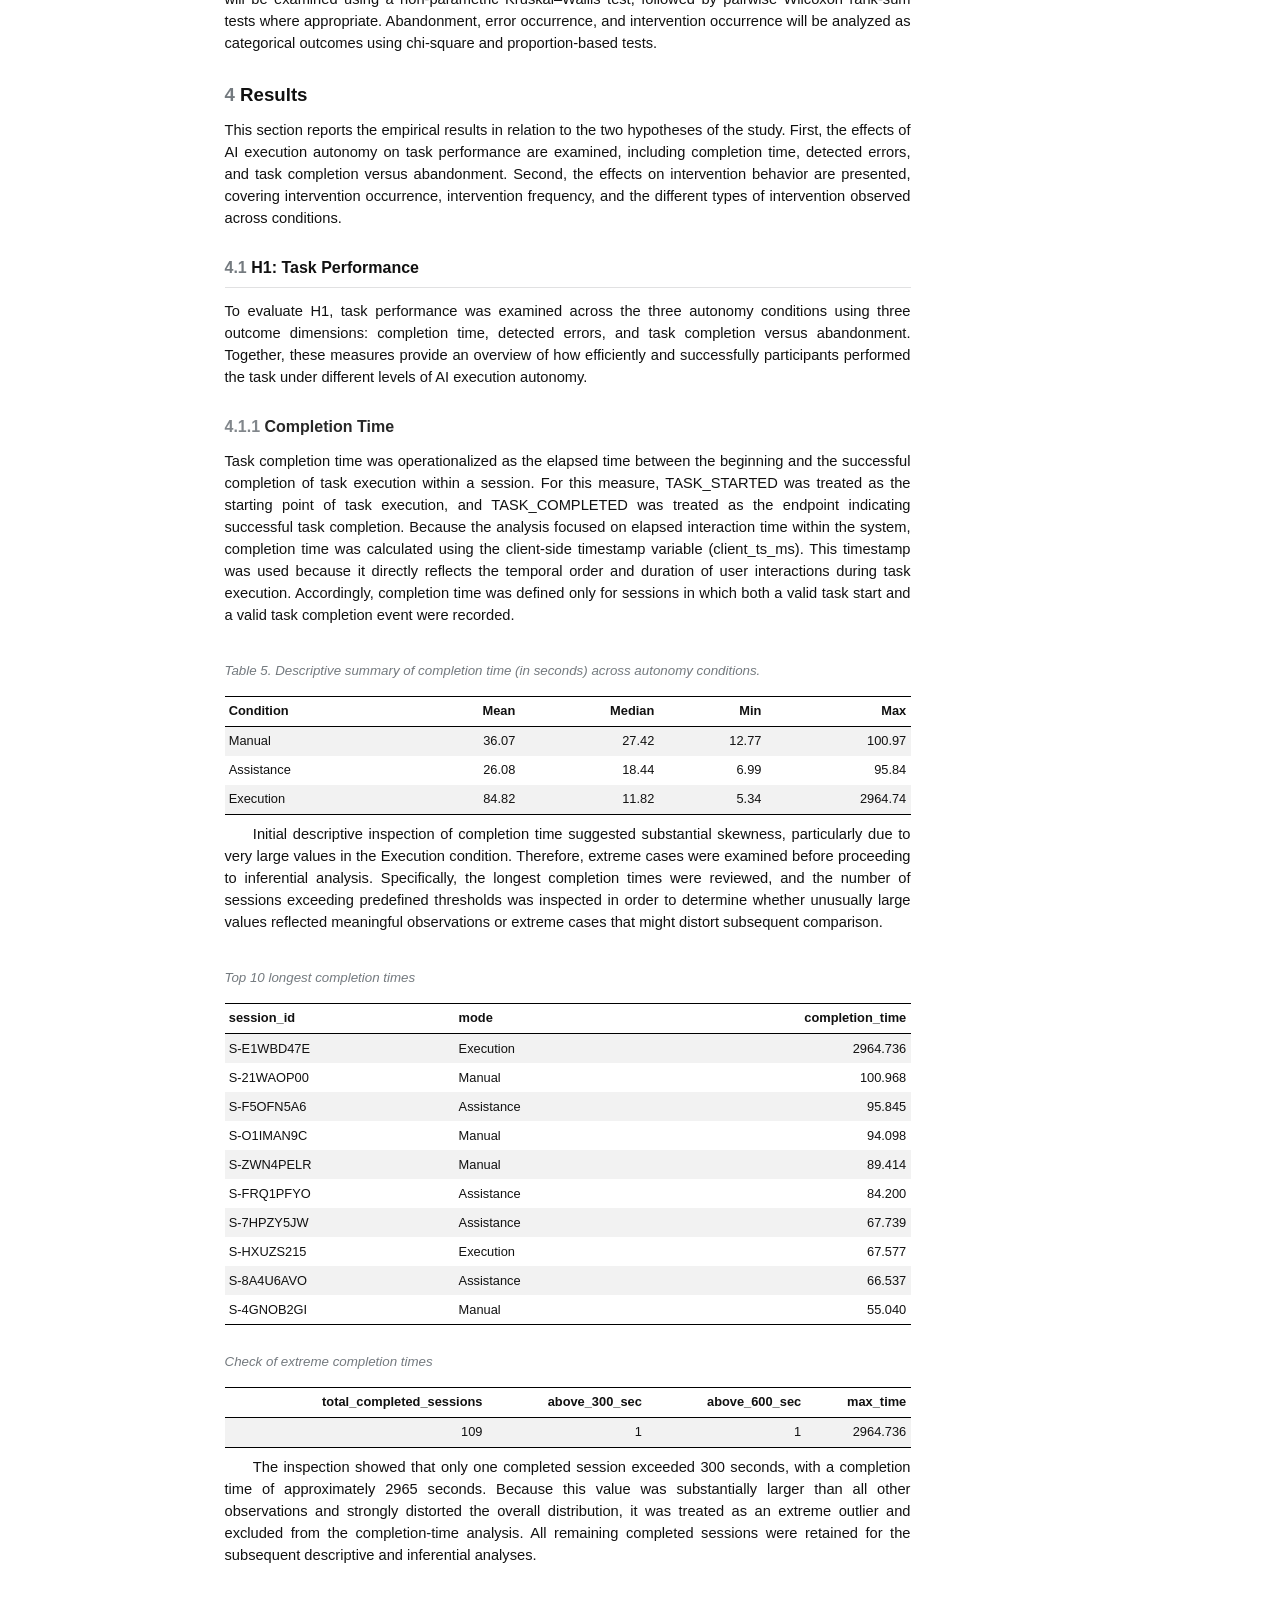
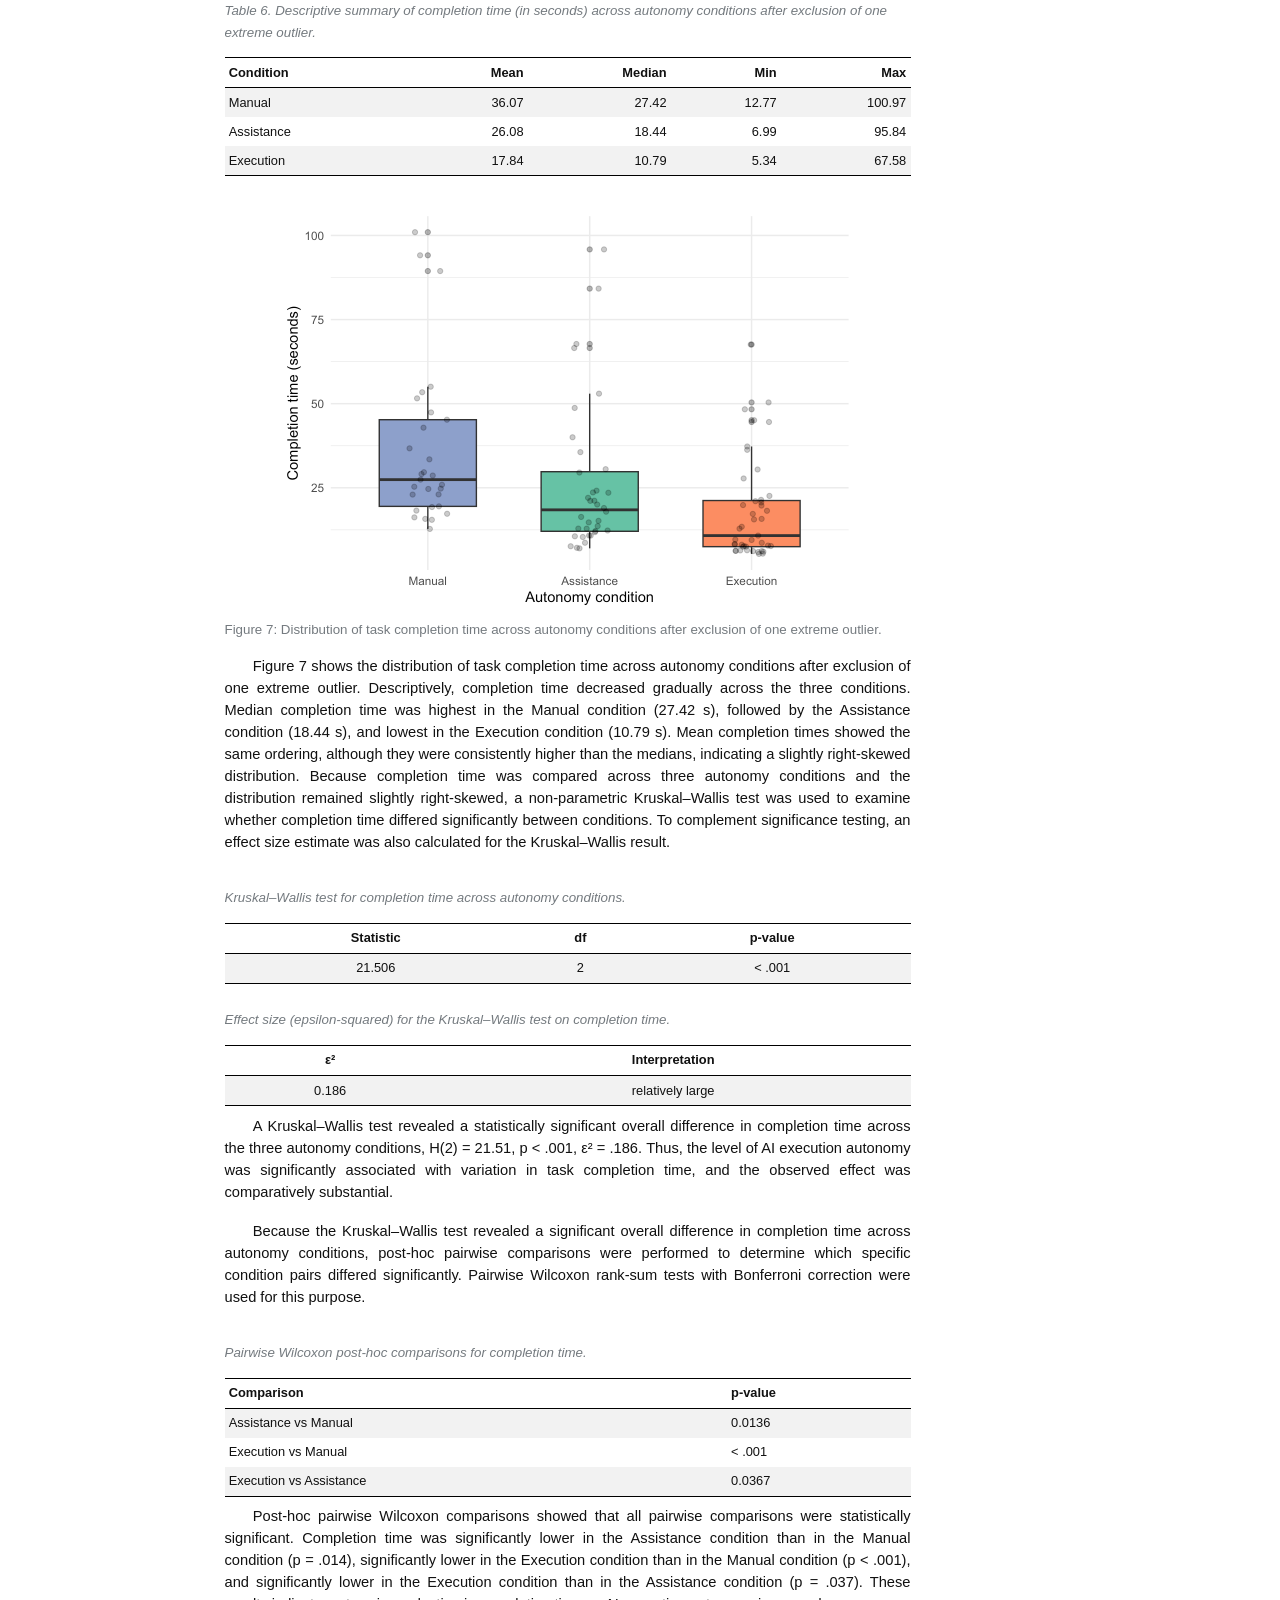
==== commit 3d65b921: "create json file for API revise intervention type" ====
--- a/index.html
+++ b/index.html
@@ -306,7 +306,7 @@
 <td style="text-align: right;">76</td>
 </tr>
 <tr class="even">
-<td style="text-align: left;">manual</td>
+<td style="text-align: left;">Manual</td>
 <td style="text-align: right;">76</td>
 </tr>
 </tbody>
@@ -334,7 +334,7 @@
 <td style="text-align: right;">76</td>
 </tr>
 <tr class="odd">
-<td style="text-align: left;">manual</td>
+<td style="text-align: left;">Manual</td>
 <td style="text-align: right;">76</td>
 </tr>
 </tbody>
@@ -474,7 +474,7 @@
 </thead>
 <tbody>
 <tr class="odd">
-<td style="text-align: left;">manual</td>
+<td style="text-align: left;">Manual</td>
 <td style="text-align: right;">36.07</td>
 <td style="text-align: right;">27.42</td>
 <td style="text-align: right;">12.77</td>
@@ -518,7 +518,7 @@
 </tr>
 <tr class="even">
 <td style="text-align: left;">S-21WAOP00</td>
-<td style="text-align: left;">manual</td>
+<td style="text-align: left;">Manual</td>
 <td style="text-align: right;">100.968</td>
 </tr>
 <tr class="odd">
@@ -528,12 +528,12 @@
 </tr>
 <tr class="even">
 <td style="text-align: left;">S-O1IMAN9C</td>
-<td style="text-align: left;">manual</td>
+<td style="text-align: left;">Manual</td>
 <td style="text-align: right;">94.098</td>
 </tr>
 <tr class="odd">
 <td style="text-align: left;">S-ZWN4PELR</td>
-<td style="text-align: left;">manual</td>
+<td style="text-align: left;">Manual</td>
 <td style="text-align: right;">89.414</td>
 </tr>
 <tr class="even">
@@ -558,7 +558,7 @@
 </tr>
 <tr class="even">
 <td style="text-align: left;">S-4GNOB2GI</td>
-<td style="text-align: left;">manual</td>
+<td style="text-align: left;">Manual</td>
 <td style="text-align: right;">55.040</td>
 </tr>
 </tbody>
@@ -604,7 +604,7 @@
 </thead>
 <tbody>
 <tr class="odd">
-<td style="text-align: left;">manual</td>
+<td style="text-align: left;">Manual</td>
 <td style="text-align: right;">36.07</td>
 <td style="text-align: right;">27.42</td>
 <td style="text-align: right;">12.77</td>
@@ -697,11 +697,11 @@
 </thead>
 <tbody>
 <tr class="odd">
-<td style="text-align: left;">Assistance vs manual</td>
+<td style="text-align: left;">Assistance vs Manual</td>
 <td style="text-align: left;">0.0136</td>
 </tr>
 <tr class="even">
-<td style="text-align: left;">Execution vs manual</td>
+<td style="text-align: left;">Execution vs Manual</td>
 <td style="text-align: left;">&lt; .001</td>
 </tr>
 <tr class="odd">
@@ -784,11 +784,11 @@
 </thead>
 <tbody>
 <tr class="odd">
-<td style="text-align: left;">Assistance vs manual</td>
+<td style="text-align: left;">Assistance vs Manual</td>
 <td style="text-align: left;">&lt; .001</td>
 </tr>
 <tr class="even">
-<td style="text-align: left;">Execution vs manual</td>
+<td style="text-align: left;">Execution vs Manual</td>
 <td style="text-align: left;">&lt; .001</td>
 </tr>
 <tr class="odd">
@@ -870,11 +870,11 @@
 </thead>
 <tbody>
 <tr class="odd">
-<td style="text-align: left;">Assistance vs manual</td>
+<td style="text-align: left;">Assistance vs Manual</td>
 <td style="text-align: left;">0.857</td>
 </tr>
 <tr class="even">
-<td style="text-align: left;">Execution vs manual</td>
+<td style="text-align: left;">Execution vs Manual</td>
 <td style="text-align: left;">0.010</td>
 </tr>
 <tr class="odd">
@@ -899,12 +899,12 @@
 </thead>
 <tbody>
 <tr class="odd">
-<td style="text-align: left;">manual vs Assistance</td>
+<td style="text-align: left;">Manual vs Assistance</td>
 <td style="text-align: center;">1.66</td>
 <td style="text-align: center;">[0.76, 3.62]</td>
 </tr>
 <tr class="even">
-<td style="text-align: left;">manual vs Execution</td>
+<td style="text-align: left;">Manual vs Execution</td>
 <td style="text-align: center;">4.05</td>
 <td style="text-align: center;">[1.65, 9.93]</td>
 </tr>
@@ -1013,7 +1013,7 @@
 </thead>
 <tbody>
 <tr class="odd">
-<td style="text-align: left;">manual</td>
+<td style="text-align: left;">Manual</td>
 <td style="text-align: center;">53</td>
 <td style="text-align: center;">7</td>
 <td style="text-align: center;">6</td>
@@ -1091,12 +1091,12 @@
 </thead>
 <tbody>
 <tr class="odd">
-<td style="text-align: left;">Assistance vs manual</td>
+<td style="text-align: left;">Assistance vs Manual</td>
 <td style="text-align: center;">&lt; .001</td>
 <td style="text-align: center;">-0.415</td>
 </tr>
 <tr class="even">
-<td style="text-align: left;">Execution vs manual</td>
+<td style="text-align: left;">Execution vs Manual</td>
 <td style="text-align: center;">&lt; .001</td>
 <td style="text-align: center;">-0.546</td>
 </tr>
@@ -1113,7 +1113,9 @@
 </section>
 <section id="types-of-intervention" class="level3" data-number="4.2.3">
 <h3 data-number="4.2.3" class="anchored" data-anchor-id="types-of-intervention"><span class="header-section-number">4.2.3</span> Types of Intervention</h3>
-<p>To further differentiate intervention behavior, the specific types of intervention were examined separately. Three event categories were considered: <code>FIELD_EDIT</code>, <code>OVERRIDE</code>, and <code>AI_SUGGESTION_REJECTED</code>. Because the binary occurrence of each intervention type was expected to vary markedly across conditions, chi-square or Fisher’s exact tests were applied where assumptions permitted. Edit occurrence approached ceiling (&gt;90% in all conditions), which precluded reliable statistical testing due to low expected cell counts in the “no edit” category; it was therefore examined descriptively only. Override and Reject occurrence were tested formally using Fisher’s exact test, which was preferred over chi-square because some observed cell counts were zero.</p>
+<p>To further differentiate intervention behavior, the specific types of intervention were examined using a behavior-based taxonomy rather than raw UI event labels. Raw log events were semantically recoded to reflect what users were actually able to do in each condition: in the Manual condition, users could only perform direct field edits; in the Assistance condition, users could edit fields directly, override AI suggestions, or reject suggestions; in the Execution condition, users could not edit fields directly — they could only accept, skip, or request a new AI suggestion. Three behavioral categories were therefore defined: <strong>Direct Editing</strong>, <strong>Suggestion Rejection / Regeneration</strong>, and <strong>Override</strong>.</p>
+<p><em>Methodological note on event recoding:</em> Several raw interaction events required semantic reinterpretation to avoid cross-condition confounding. In the Execution condition, <code>FIELD_EDIT</code> events were triggered by dropdown interactions (semester selection) and UI state changes — not by direct content editing, which was structurally unavailable in this condition. Accordingly, <code>FIELD_EDIT</code> is classified as Not Available for Execution and excluded from the Direct Editing category. Conversely, <code>skip_execution_preview</code> events — logged under the <code>OVERRIDE</code> event type in the raw data — were reclassified as Suggestion Rejection / Regeneration behavior, reflecting their functional equivalence to the <code>AI_SUGGESTION_REJECTED</code> action in the Assistance condition. All other <code>OVERRIDE</code> events in the Execution condition (e.g., <code>manual_edit_request</code>, <code>change_semester_after_suggestion</code>) were retained under Override.</p>
+<p>Because behavioral availability differed by condition, the analysis strategy was adapted accordingly. Direct Editing was examined only in the Manual and Assistance conditions (where it was available), using a Fisher’s exact test. Override and Rejection occurrence were tested across all three conditions using Fisher’s exact tests, which were preferred over chi-square because some observed cell counts were zero.</p>
 <div class="cell">
 <div class="cell-output-display">
 <div id="fig-intervention-types-h2" class="quarto-float quarto-figure quarto-figure-center anchored">
@@ -1122,38 +1124,42 @@
 <img src="ai-execution-autonomy-analysis_files/figure-html/fig-intervention-types-h2-1.png" class="img-fluid figure-img" width="672">
 </div>
 <figcaption class="quarto-float-caption-bottom quarto-float-caption quarto-float-fig" id="fig-intervention-types-h2-caption-0ceaefa1-69ba-4598-a22c-09a6ac19f8ca">
-Figure&nbsp;12: Proportion of started sessions containing each intervention type across autonomy conditions.
+Figure&nbsp;12: Proportion of started sessions containing each behavioral intervention type across autonomy conditions. Intervention types are defined by what users were structurally able to do in each condition. Direct Editing was not available in the Execution condition (N/A).
 </figcaption>
 </figure>
 </div>
 </div>
 </div>
-<p>Figure 12 shows the proportion of started sessions containing each intervention type across the three autonomy conditions. Edits were highly prevalent in all three conditions, occurring in more than 90% of started sessions across all conditions (Manual: 92%, Assistance: 94%, Execution: 91%). In contrast, override events occurred only in the Assistance (81%) and Execution (91%) conditions and were entirely absent in the Manual condition. Rejection-related intervention was observed only in the Assistance condition (35%) and was absent in both the Manual and Execution conditions.</p>
-<div class="cell">
-<div class="cell-output-display">
-<table class="caption-top table table-sm table-striped small">
-<caption>Fisher’s exact tests for Override and Reject intervention type occurrence across autonomy conditions.</caption>
-<thead>
-<tr class="header">
-<th style="text-align: left;">Intervention Type</th>
+<p>Figure 12 shows the proportion of started sessions containing each behavioral intervention type across the three autonomy conditions. Direct Editing was available in the Manual and Assistance conditions, where it was highly prevalent (Manual: 92%, Assistance: 94%). Direct Editing was not structurally available in the Execution condition and is therefore excluded from that condition’s display. Override occurred in the Assistance (81%) and Execution (89%) conditions and was absent in the Manual condition, reflecting the fact that override behavior presupposes an AI-generated suggestion. Suggestion Rejection / Regeneration was present in both the Assistance condition (35%, via the reject action) and the Execution condition (23%, via skip/regeneration), and was absent in the Manual condition.</p>
+<div class="cell">
+<div class="cell-output-display">
+<table class="caption-top table table-sm table-striped small">
+<caption>Fisher’s exact tests for behavioral intervention type occurrence. Direct Editing was tested only between the Manual and Assistance conditions, as it was structurally unavailable in the Execution condition.</caption>
+<thead>
+<tr class="header">
+<th style="text-align: left;">Behavioral Category</th>
 <th style="text-align: center;">Fisher’s p-value</th>
 </tr>
 </thead>
 <tbody>
+<tr class="odd">
+<td style="text-align: left;">Direct Editing (Manual vs.&nbsp;Assistance only)</td>
+<td style="text-align: center;">0.716</td>
+</tr>
+<tr class="even">
+<td style="text-align: left;">Suggestion Rejection</td>
+<td style="text-align: center;">&lt; .001</td>
+</tr>
 <tr class="odd">
 <td style="text-align: left;">Override</td>
 <td style="text-align: center;">&lt; .001</td>
 </tr>
-<tr class="even">
-<td style="text-align: left;">Reject</td>
-<td style="text-align: center;">&lt; .001</td>
-</tr>
-</tbody>
-</table>
-</div>
-</div>
-<p>Fisher’s exact tests confirmed that both Override and Reject occurrence differed significantly across autonomy conditions (both p &lt; .001). The pattern for Override reflects the nature of the system-supported conditions: because the system generates suggestions in the Assistance and Execution conditions, users in those conditions have the opportunity to override AI output — an action that is structurally impossible in the Manual condition. The pattern for Reject, concentrated exclusively in the Assistance condition, suggests that users in that condition actively declined AI suggestions more often than those in the Execution condition, possibly reflecting a greater sense of perceived control or a less obligatory acceptance dynamic. Edit occurrence was not formally tested due to near-ceiling proportions in all conditions, which would have violated the expected cell count assumption.</p>
-<p>Taken together, the results provide partial support for H2. While intervention occurrence did not differ significantly across autonomy conditions, intervention count showed that users in the Manual condition intervened significantly more often than users in the Assistance and Execution conditions. The descriptive analysis of intervention types further showed that intervention was not uniform across conditions: edits were common in all three conditions, whereas overrides and rejection-related actions were concentrated in the system-supported conditions. Overall, these findings suggest that higher AI execution autonomy did not eliminate intervention altogether, but it reduced how frequently users needed to intervene and changed the form that intervention took.</p>
+</tbody>
+</table>
+</div>
+</div>
+<p>Fisher’s exact tests confirmed significant differences across conditions for Override (p &lt; .001) and Suggestion Rejection (p &lt; .001). Direct Editing did not differ significantly between the Manual and Assistance conditions (p = .716), reflecting near-ceiling rates in both (92% and 94%, respectively). The pattern for Override reflects the structural logic of the system-supported conditions: override behavior presupposes an AI-generated suggestion and is therefore only possible in the Assistance and Execution conditions. The pattern for Suggestion Rejection shows that rejection or regeneration behavior was not exclusive to the Assistance condition — Execution users also engaged in rejection-like behavior via the skip/regenerate function (23%), though at a lower rate than Assistance users (35%), who could explicitly reject AI suggestions at any point.</p>
+<p>Taken together, the results provide partial support for H2. While intervention occurrence did not differ significantly across autonomy conditions, intervention count showed that users in the Manual condition intervened significantly more often than users in the Assistance and Execution conditions. The behavioral analysis of intervention types further showed that intervention was not uniform across conditions: Direct Editing was available and common in the Manual and Assistance conditions but structurally absent in the Execution condition; Override was concentrated in the system-supported conditions; and Suggestion Rejection / Regeneration was present in both the Assistance and Execution conditions, though at a higher rate in the Assistance condition (35% vs.&nbsp;23%). Overall, these findings suggest that higher AI execution autonomy did not eliminate intervention altogether, but it reduced how frequently users needed to intervene and changed the form that intervention took.</p>
 </section>
 </section>
 </section>
@@ -1163,11 +1169,11 @@
 <h2 data-number="5.1" class="anchored" data-anchor-id="evaluation-of-hypotheses"><span class="header-section-number">5.1</span> Evaluation of Hypotheses</h2>
 <p>The present study examined how different levels of AI execution autonomy influenced user task performance and intervention behavior in a controlled digital workflow. Overall, the findings provide differentiated support for the proposed hypotheses.</p>
 <p>H1 was largely supported. Higher levels of AI execution autonomy were associated with improved task performance across multiple indicators. For completion time, a clear and statistically significant stepwise pattern was observed, with the Manual condition showing the longest completion times, the Assistance condition showing shorter times, and the Execution condition showing the shortest times. This finding suggests that increasing execution autonomy can reduce the amount of manual effort required to complete a task. For detected errors, the Manual condition showed a significantly higher proportion of started sessions with at least one error compared with both the Assistance and Execution conditions, whereas the difference between Assistance and Execution was not statistically significant. A similar pattern emerged for task completion versus abandonment: overall differences across conditions were significant, but the clearest pairwise difference was found between the Manual and Execution conditions. Taken together, these results indicate that higher execution autonomy improved task performance, although this effect was not equally strong across all performance indicators.</p>
-<p>H2 was only partially supported. Intervention occurrence, operationalized as whether any intervention took place during a started session, did not differ significantly across autonomy conditions. In contrast, intervention count showed a significant effect: participants in the Manual condition intervened significantly more often than participants in both the Assistance and Execution conditions, whereas no significant difference was found between the Assistance and Execution conditions. The descriptive analysis of intervention types also showed that intervention was not uniform across conditions. Edits were frequent in all three conditions, while override and rejection-related actions were concentrated in the system-supported conditions. Thus, higher AI execution autonomy did not eliminate intervention altogether, but it did reduce how often users needed to intervene and altered the form that intervention took.</p>
+<p>H2 was only partially supported. Intervention occurrence, operationalized as whether any intervention took place during a started session, did not differ significantly across autonomy conditions. In contrast, intervention count showed a significant effect: participants in the Manual condition intervened significantly more often than participants in both the Assistance and Execution conditions, whereas no significant difference was found between the Assistance and Execution conditions. The behavioral analysis of intervention types also showed that intervention was not uniform across conditions. Direct Editing was available and common in the Manual and Assistance conditions but was structurally unavailable in the Execution condition. Override was present in both system-supported conditions and absent in the Manual condition. Suggestion Rejection / Regeneration behavior was observed in both the Assistance and Execution conditions, albeit at a lower rate in Execution (23% vs.&nbsp;35%), and was absent in the Manual condition. Thus, higher AI execution autonomy did not eliminate intervention altogether, but it did reduce how often users needed to intervene and altered the form that intervention took.</p>
 </section>
 <section id="summary-of-findings" class="level2" data-number="5.2">
 <h2 data-number="5.2" class="anchored" data-anchor-id="summary-of-findings"><span class="header-section-number">5.2</span> Summary of Findings</h2>
-<p>Several overarching findings emerge from the results. First, increasing AI execution autonomy was associated with more efficient task completion. Completion time decreased progressively from the Manual condition to the Assistance condition and further to the Execution condition. Second, higher autonomy was associated with fewer detected errors, particularly when comparing the Manual condition with the two system-supported conditions. Third, abandonment decreased under higher autonomy, although this effect was most clearly evident in the comparison between the Manual and Execution conditions. Fourth, intervention behavior was more complex than initially expected. While intervention occurrence remained high across all conditions, intervention count decreased under higher autonomy. This suggests that users continued to engage with the system across all conditions, but the amount of intervention required was lower when the system took over a larger share of task execution.</p>
+<p>Several overarching findings emerge from the results. First, increasing AI execution autonomy was associated with more efficient task completion. Completion time decreased progressively from the Manual condition to the Assistance condition and further to the Execution condition. Second, higher autonomy was associated with fewer detected errors, particularly when comparing the Manual condition with the two system-supported conditions. Third, abandonment decreased under higher autonomy, although this effect was most clearly evident in the comparison between the Manual and Execution conditions. Fourth, intervention behavior was more complex than initially expected. While intervention occurrence remained high across all conditions, intervention count decreased under higher autonomy. Additionally, the type of intervention differed meaningfully by condition: Direct Editing was exclusive to the Manual and Assistance conditions; Override and Suggestion Rejection / Regeneration were concentrated in the system-supported conditions. This suggests that users continued to engage with the system across all conditions, but the amount of intervention required was lower when the system took over a larger share of task execution, and the nature of that intervention shifted from content editing toward supervisory control.</p>
 <p>Taken together, these findings suggest that AI execution autonomy primarily improved task performance by reducing manual workload and limiting the number of corrective actions required during task execution. At the same time, user involvement was not removed entirely, indicating that even execution-oriented systems still operate within a human-supervised interaction structure.</p>
 </section>
 <section id="interpretation" class="level2" data-number="5.3">
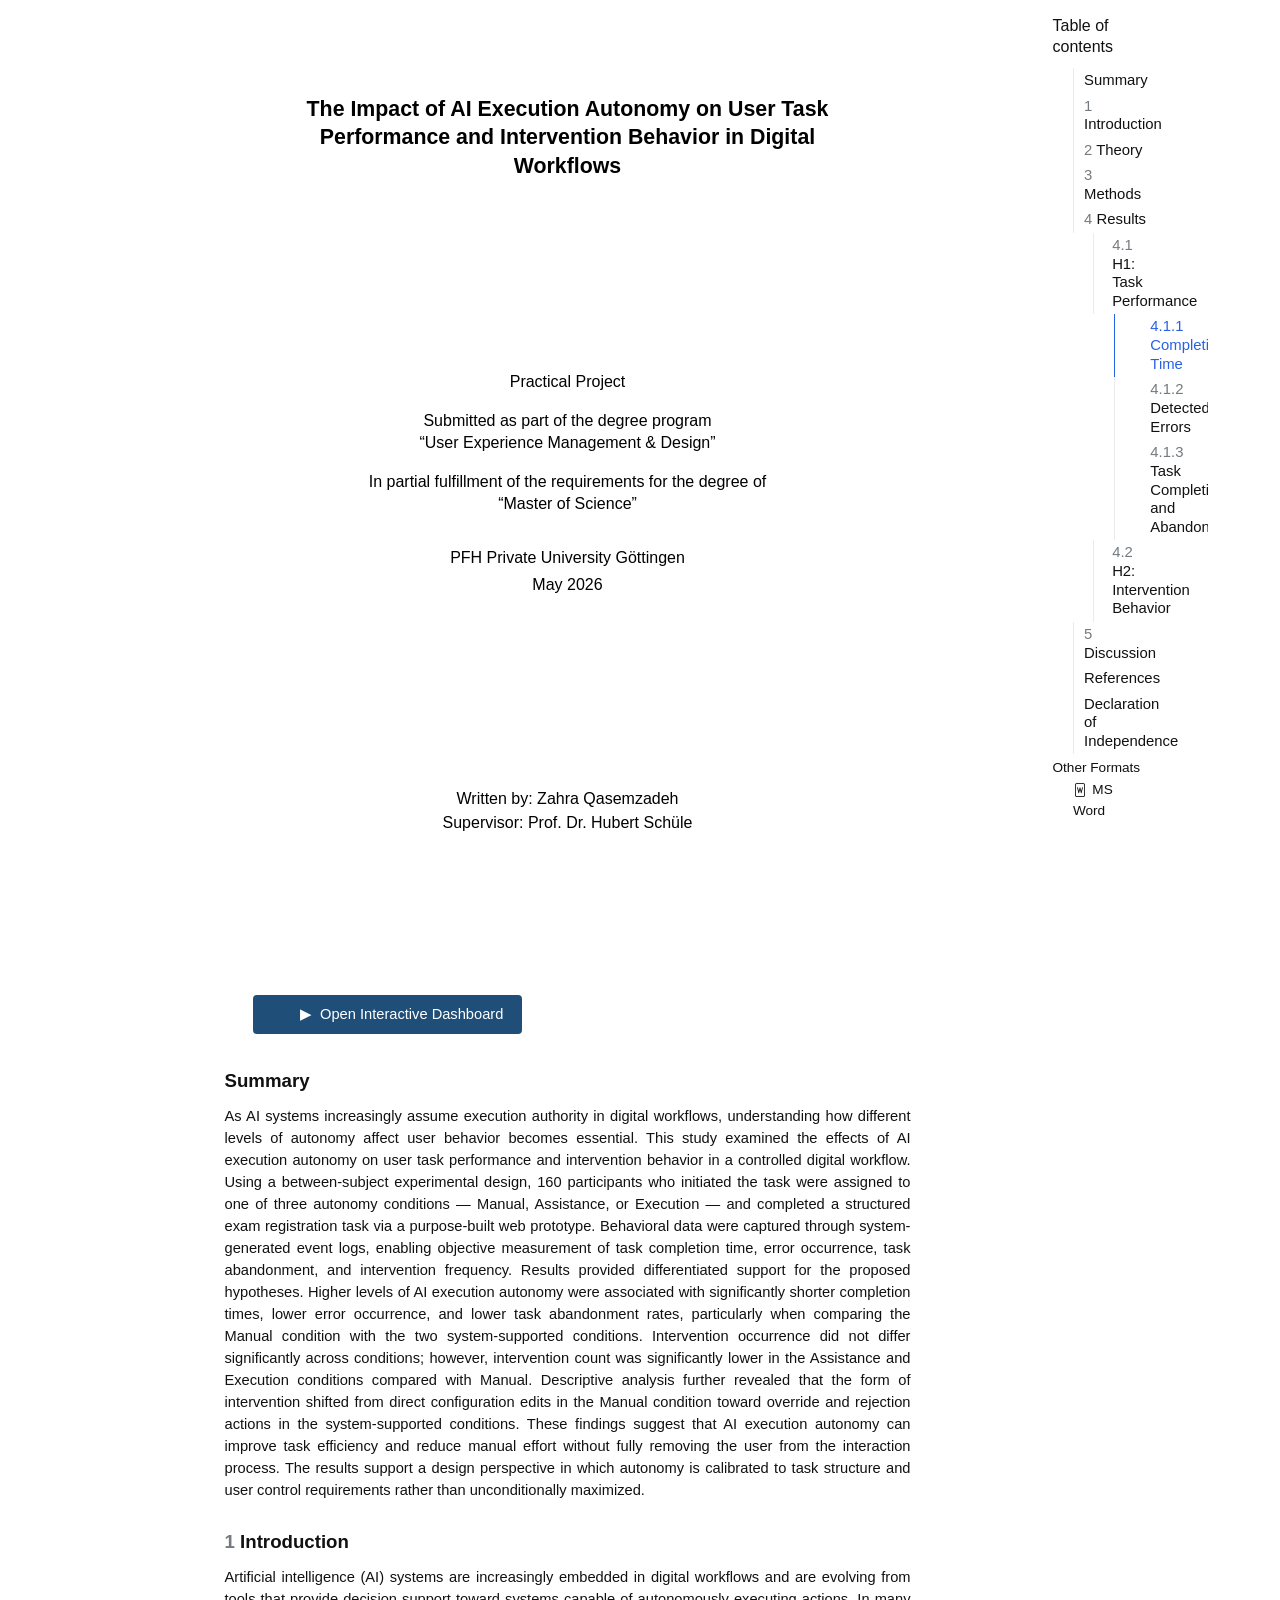
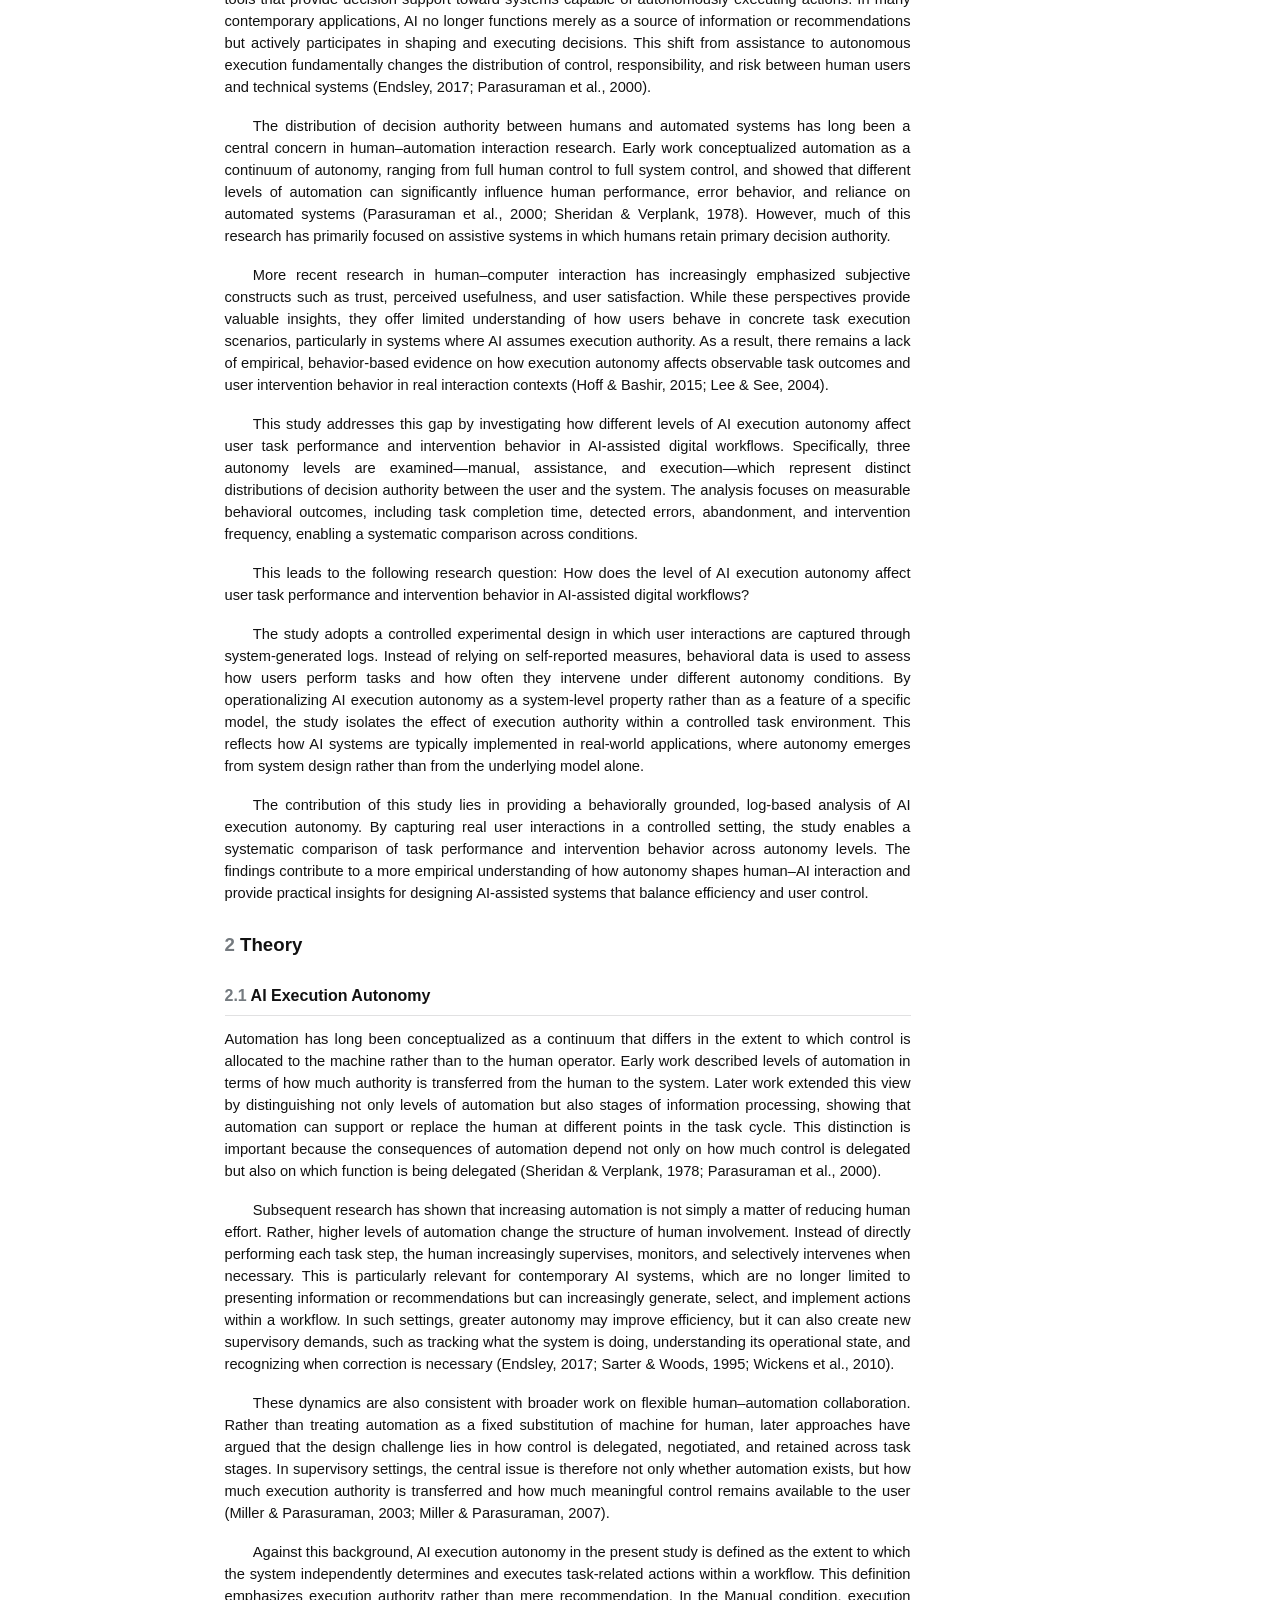
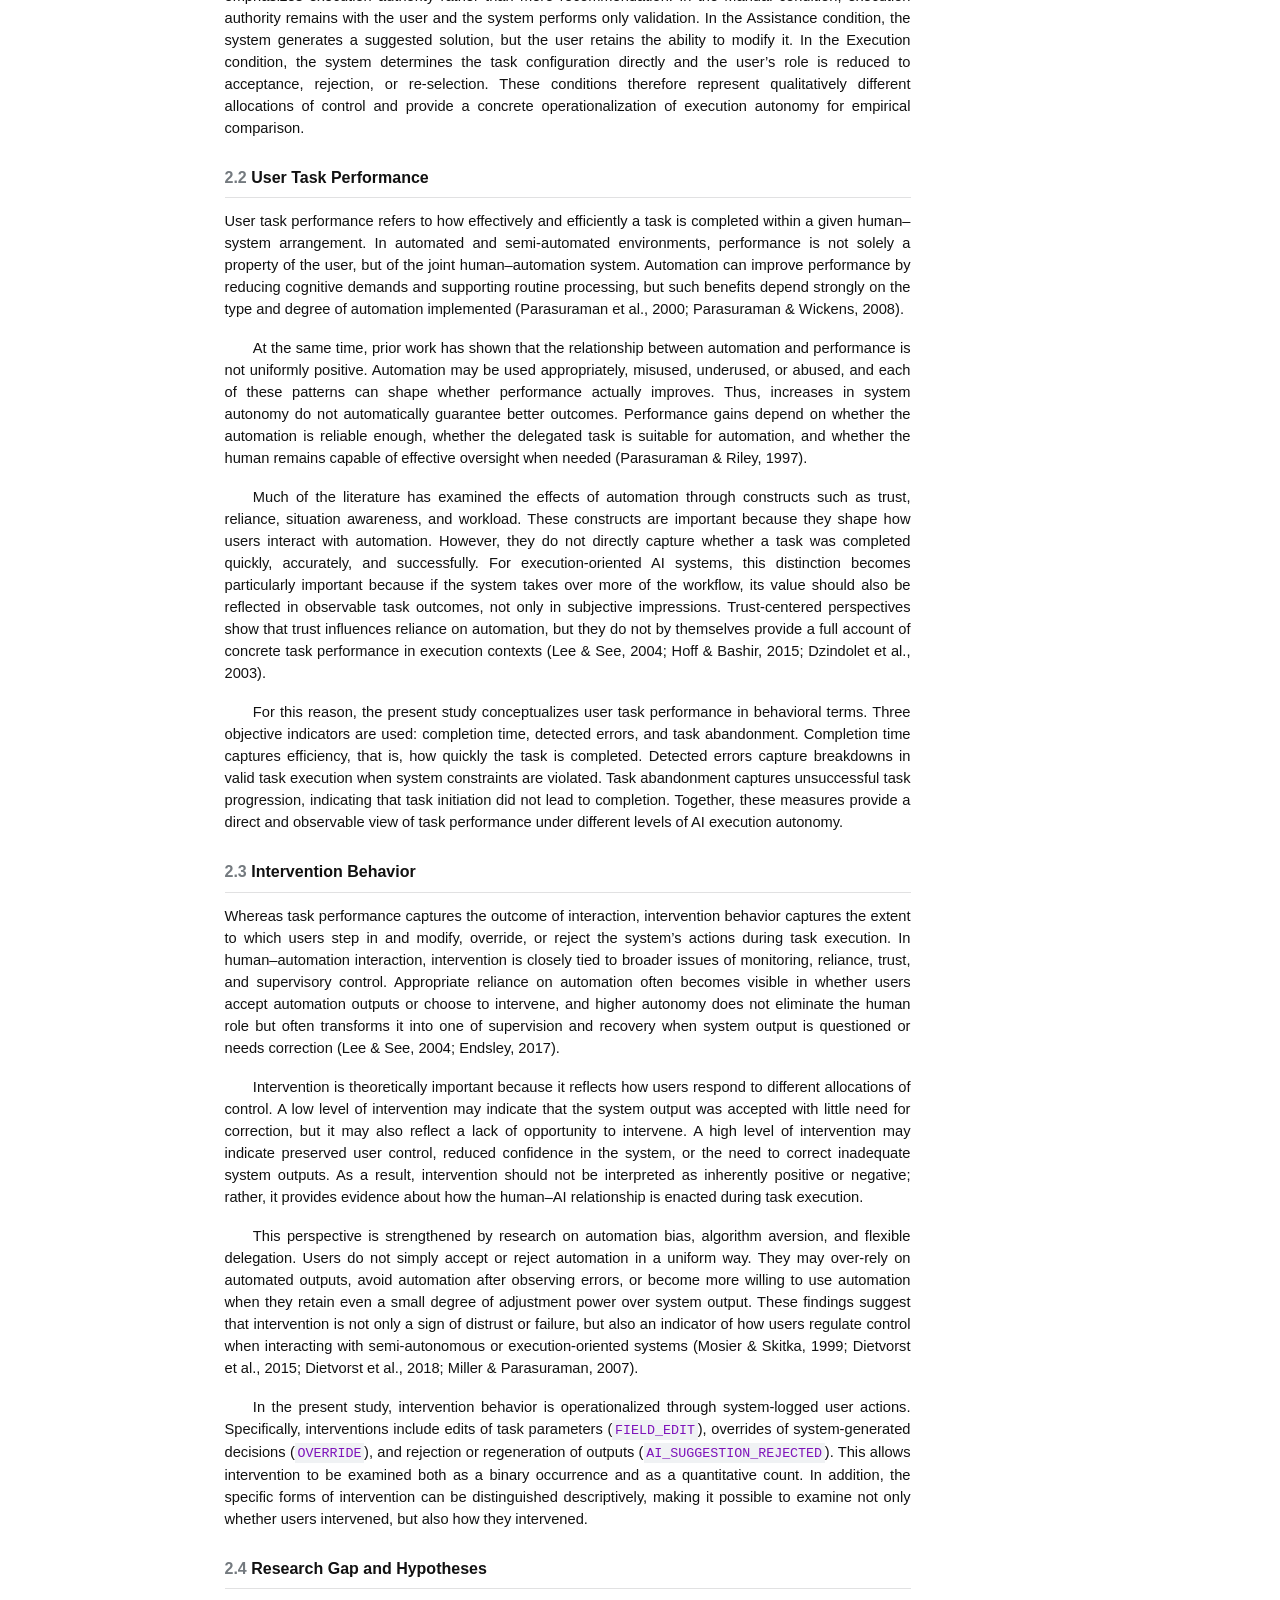
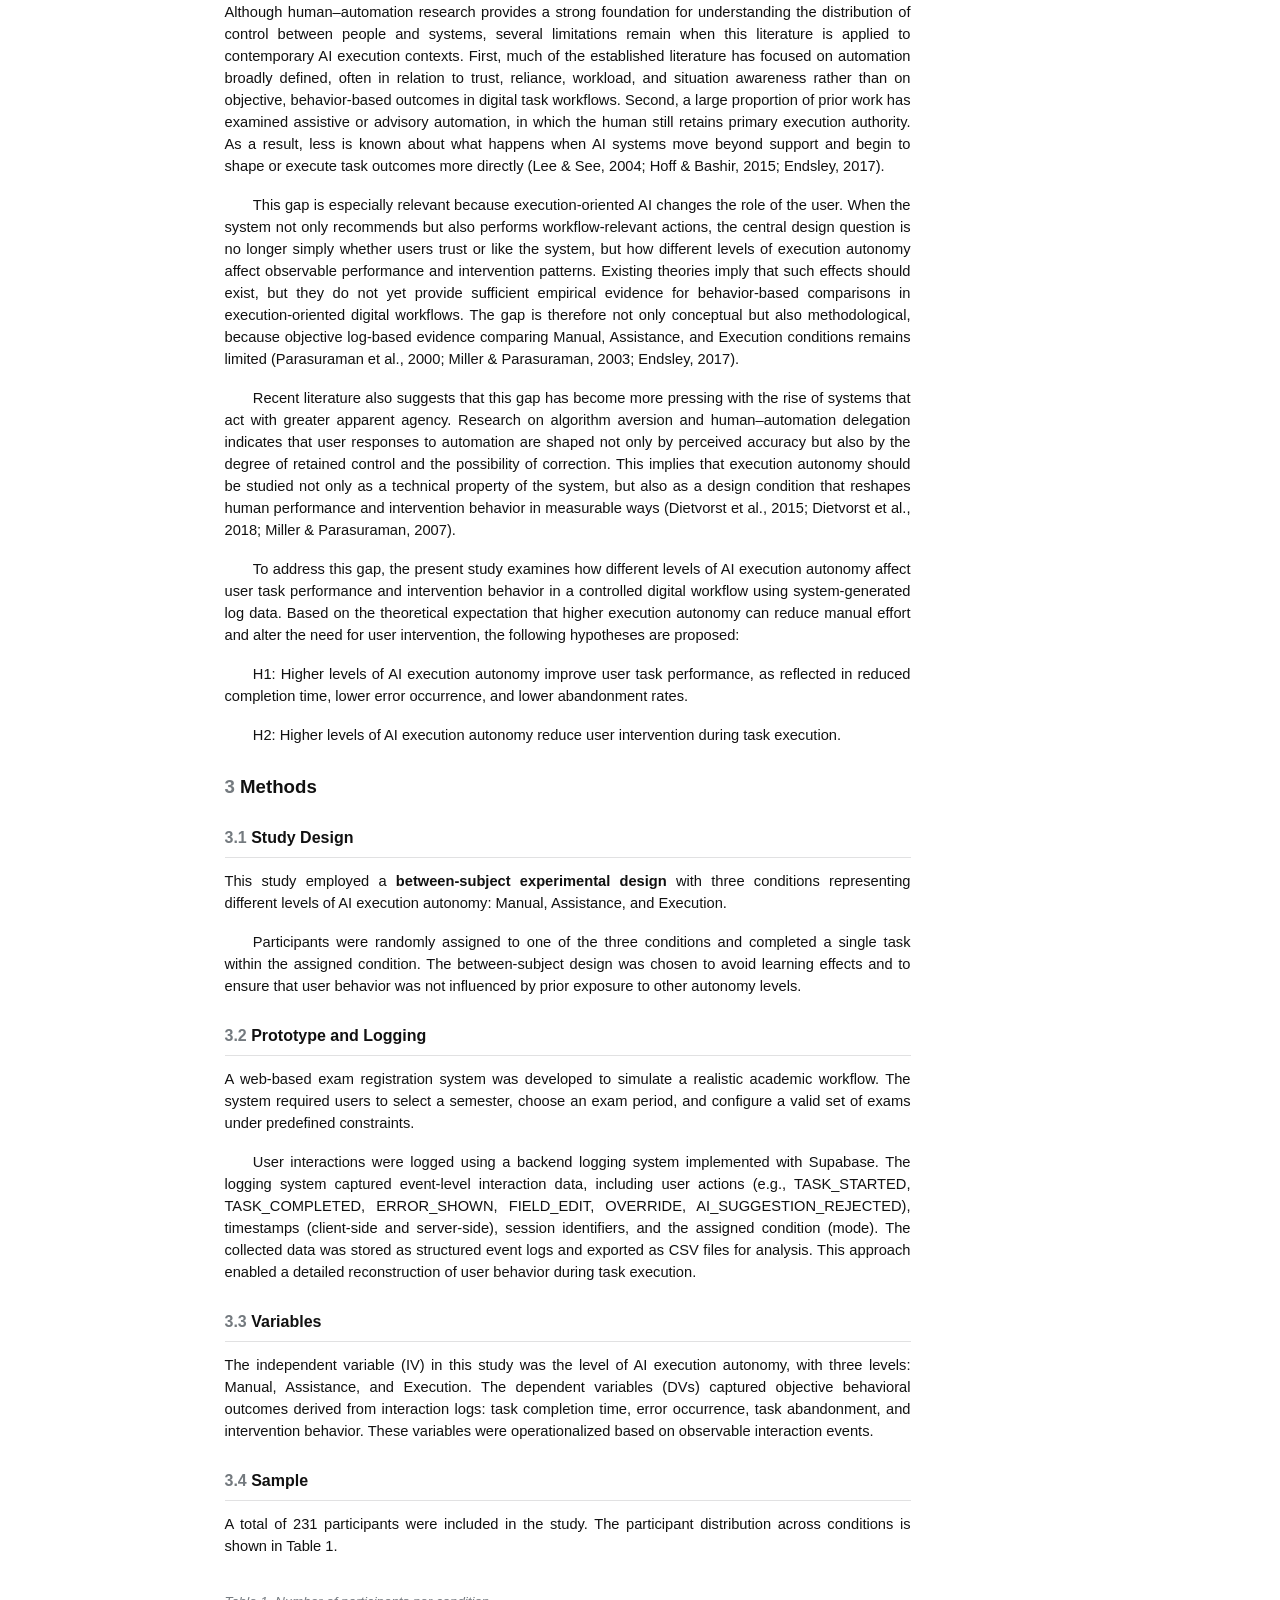
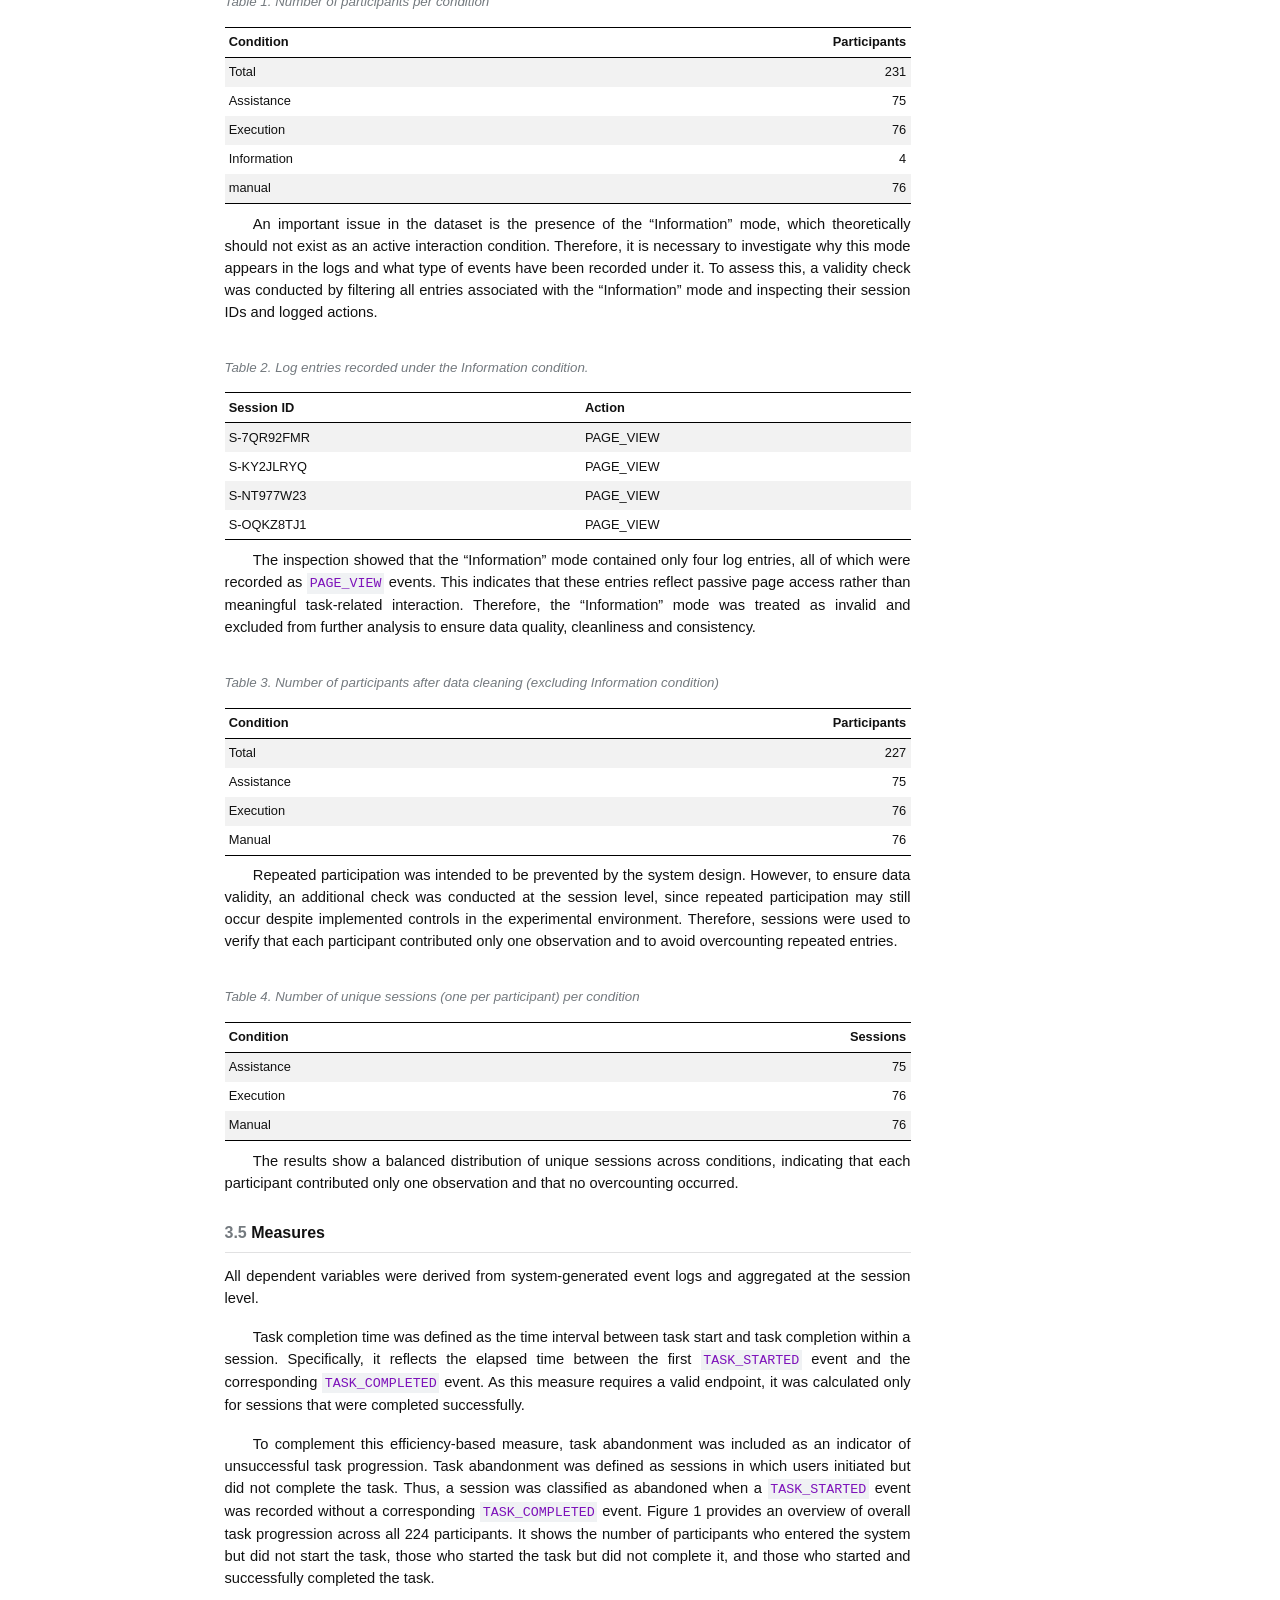
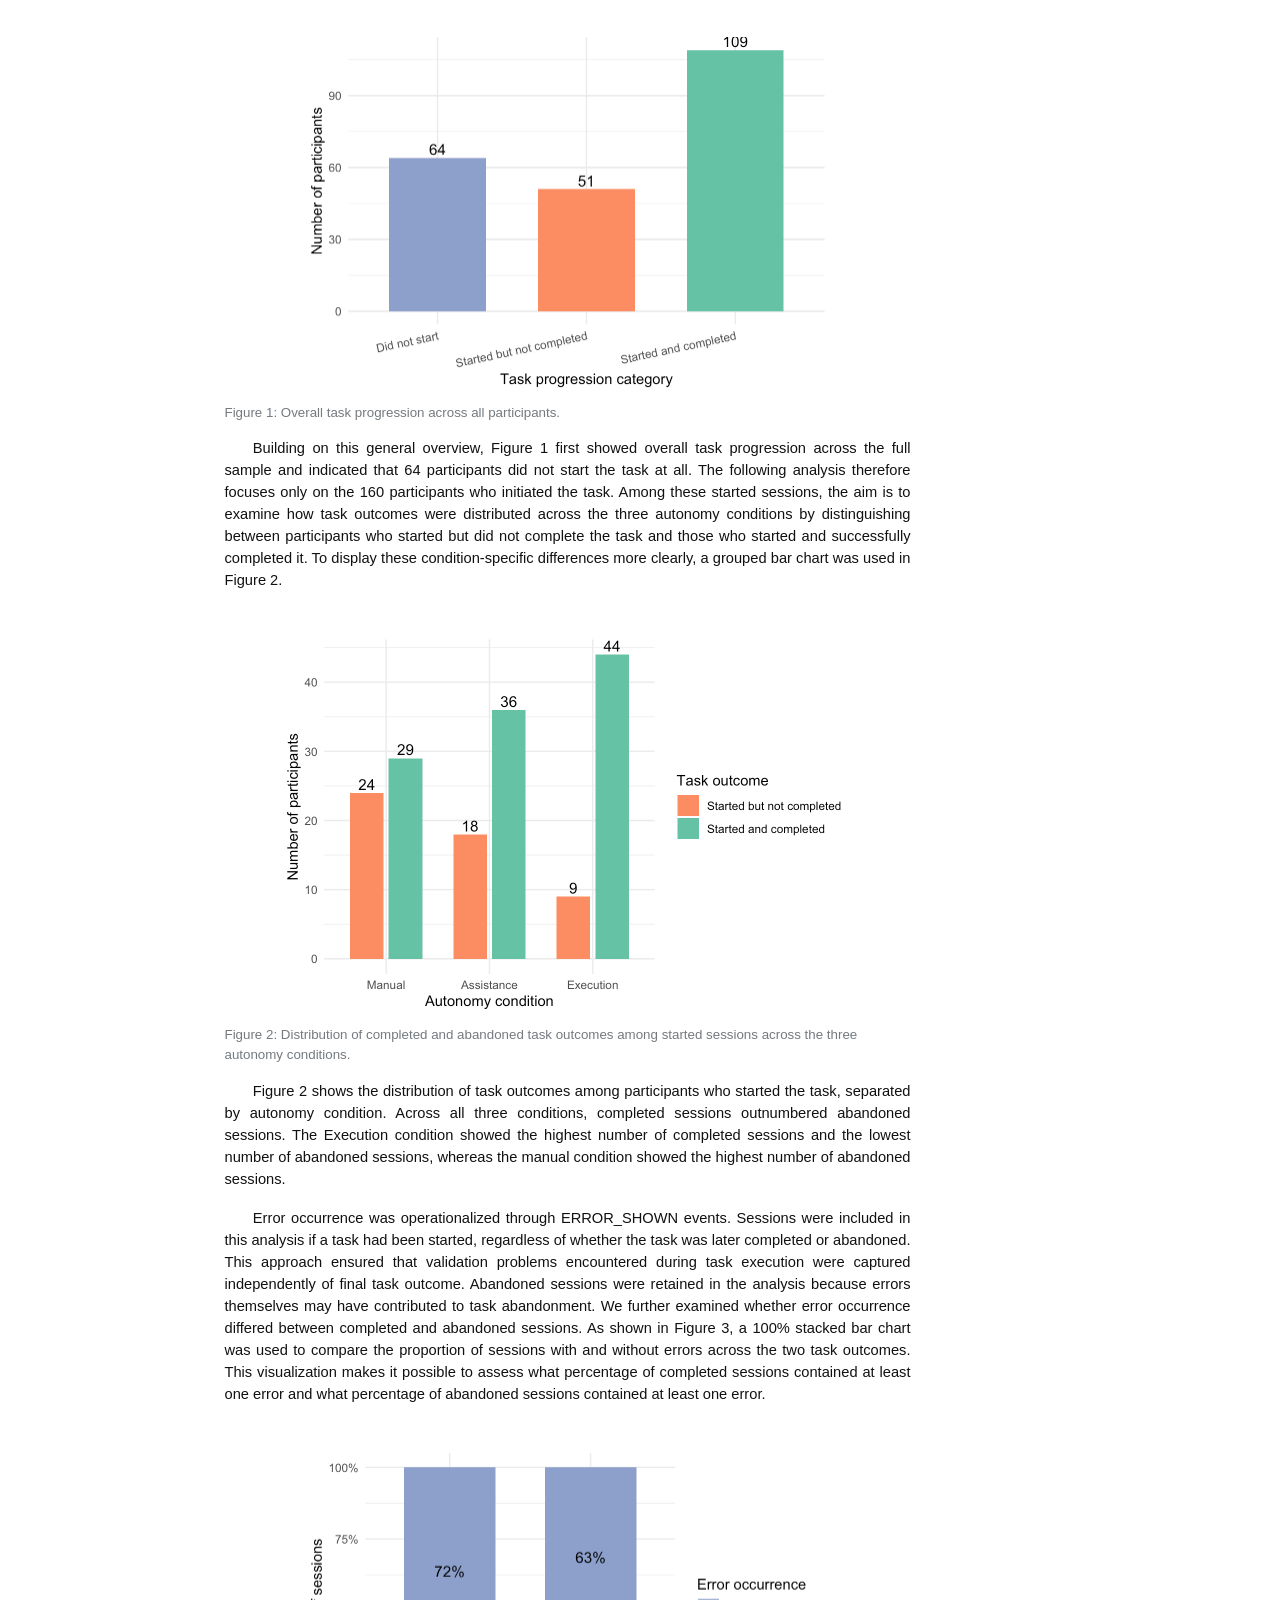
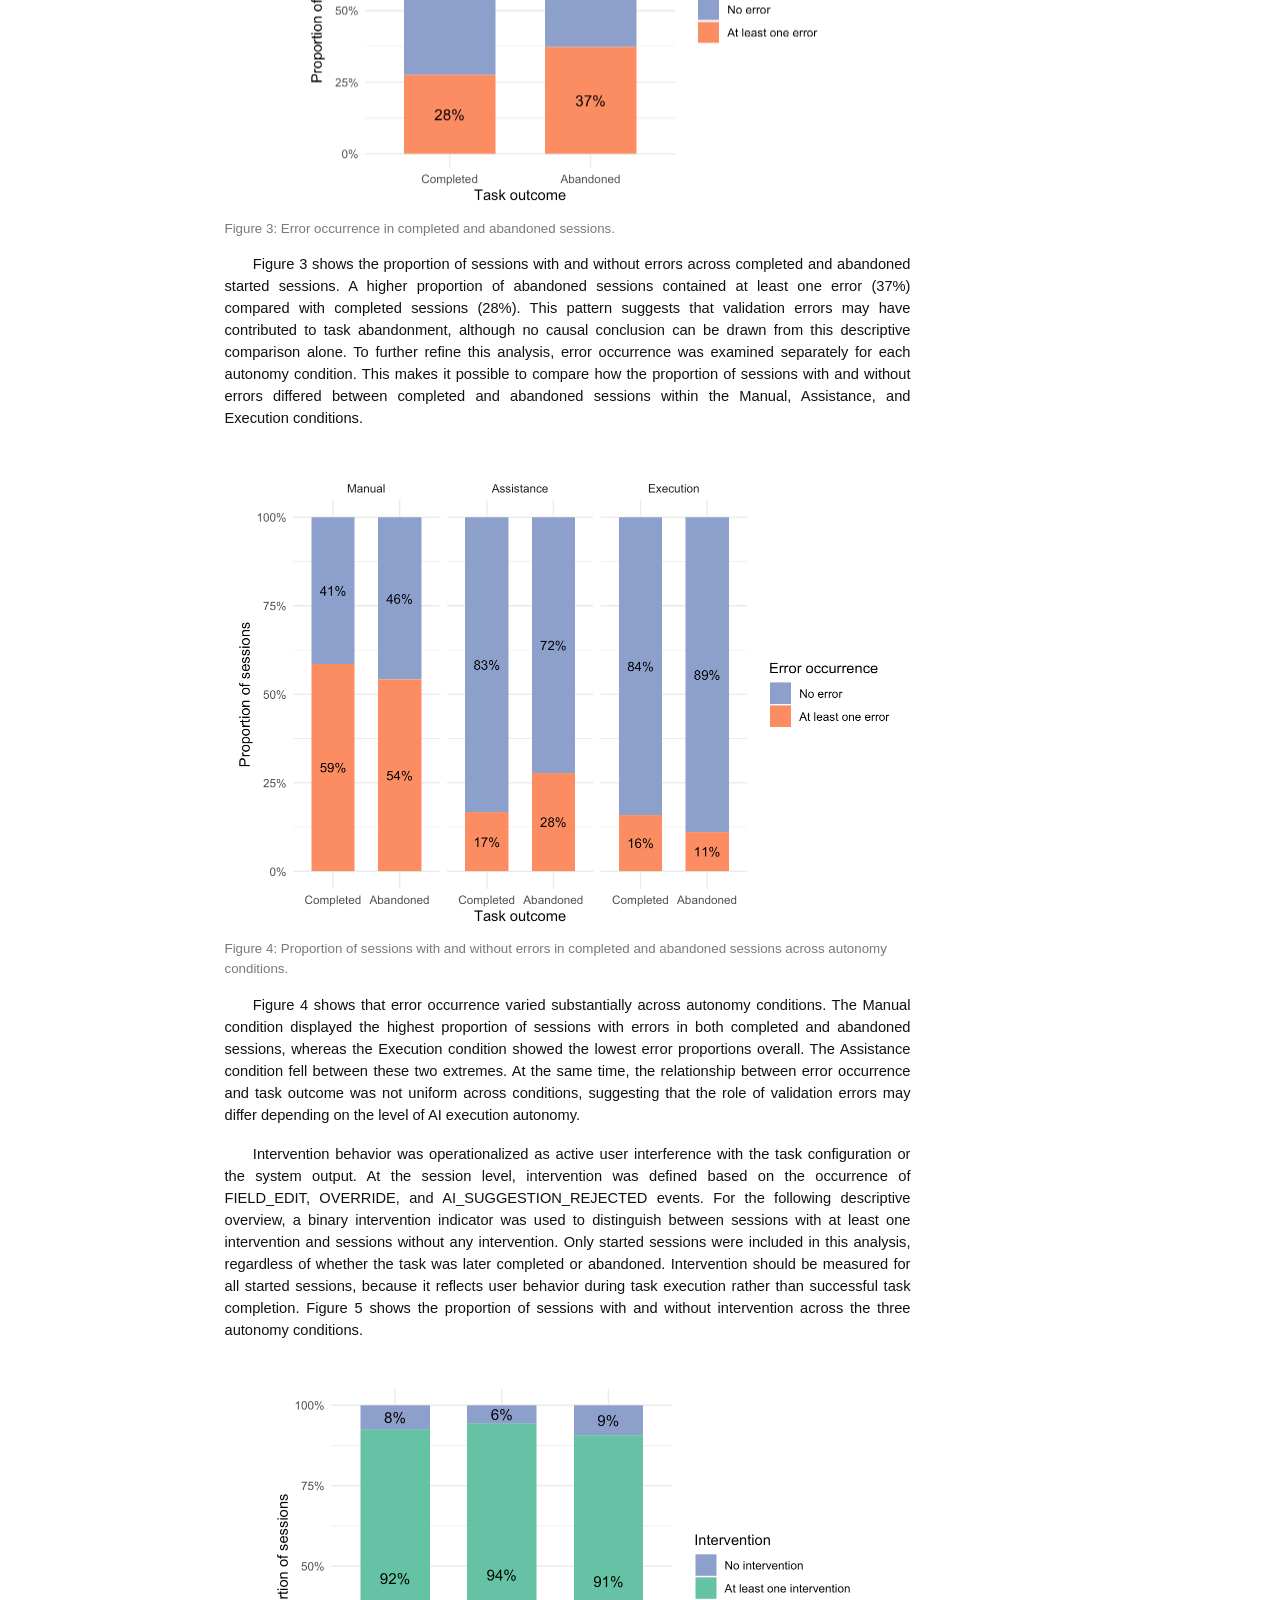
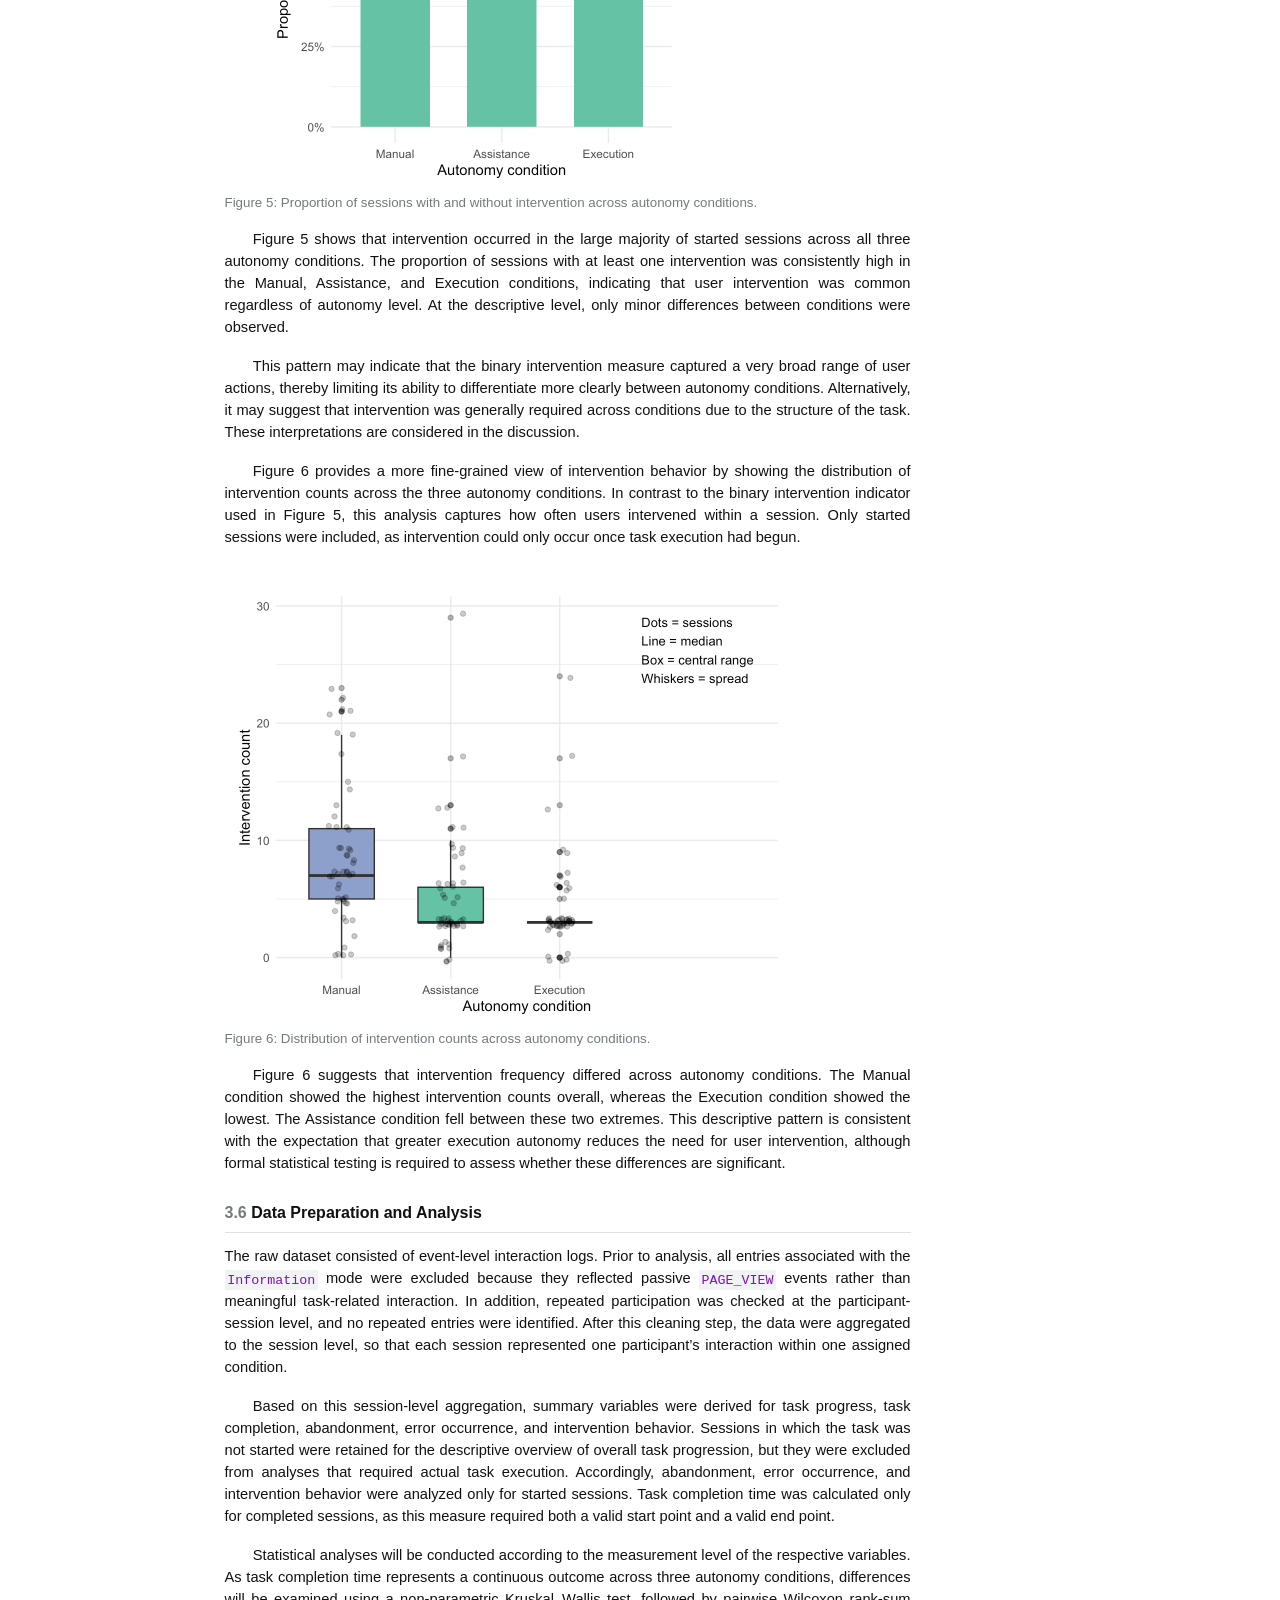
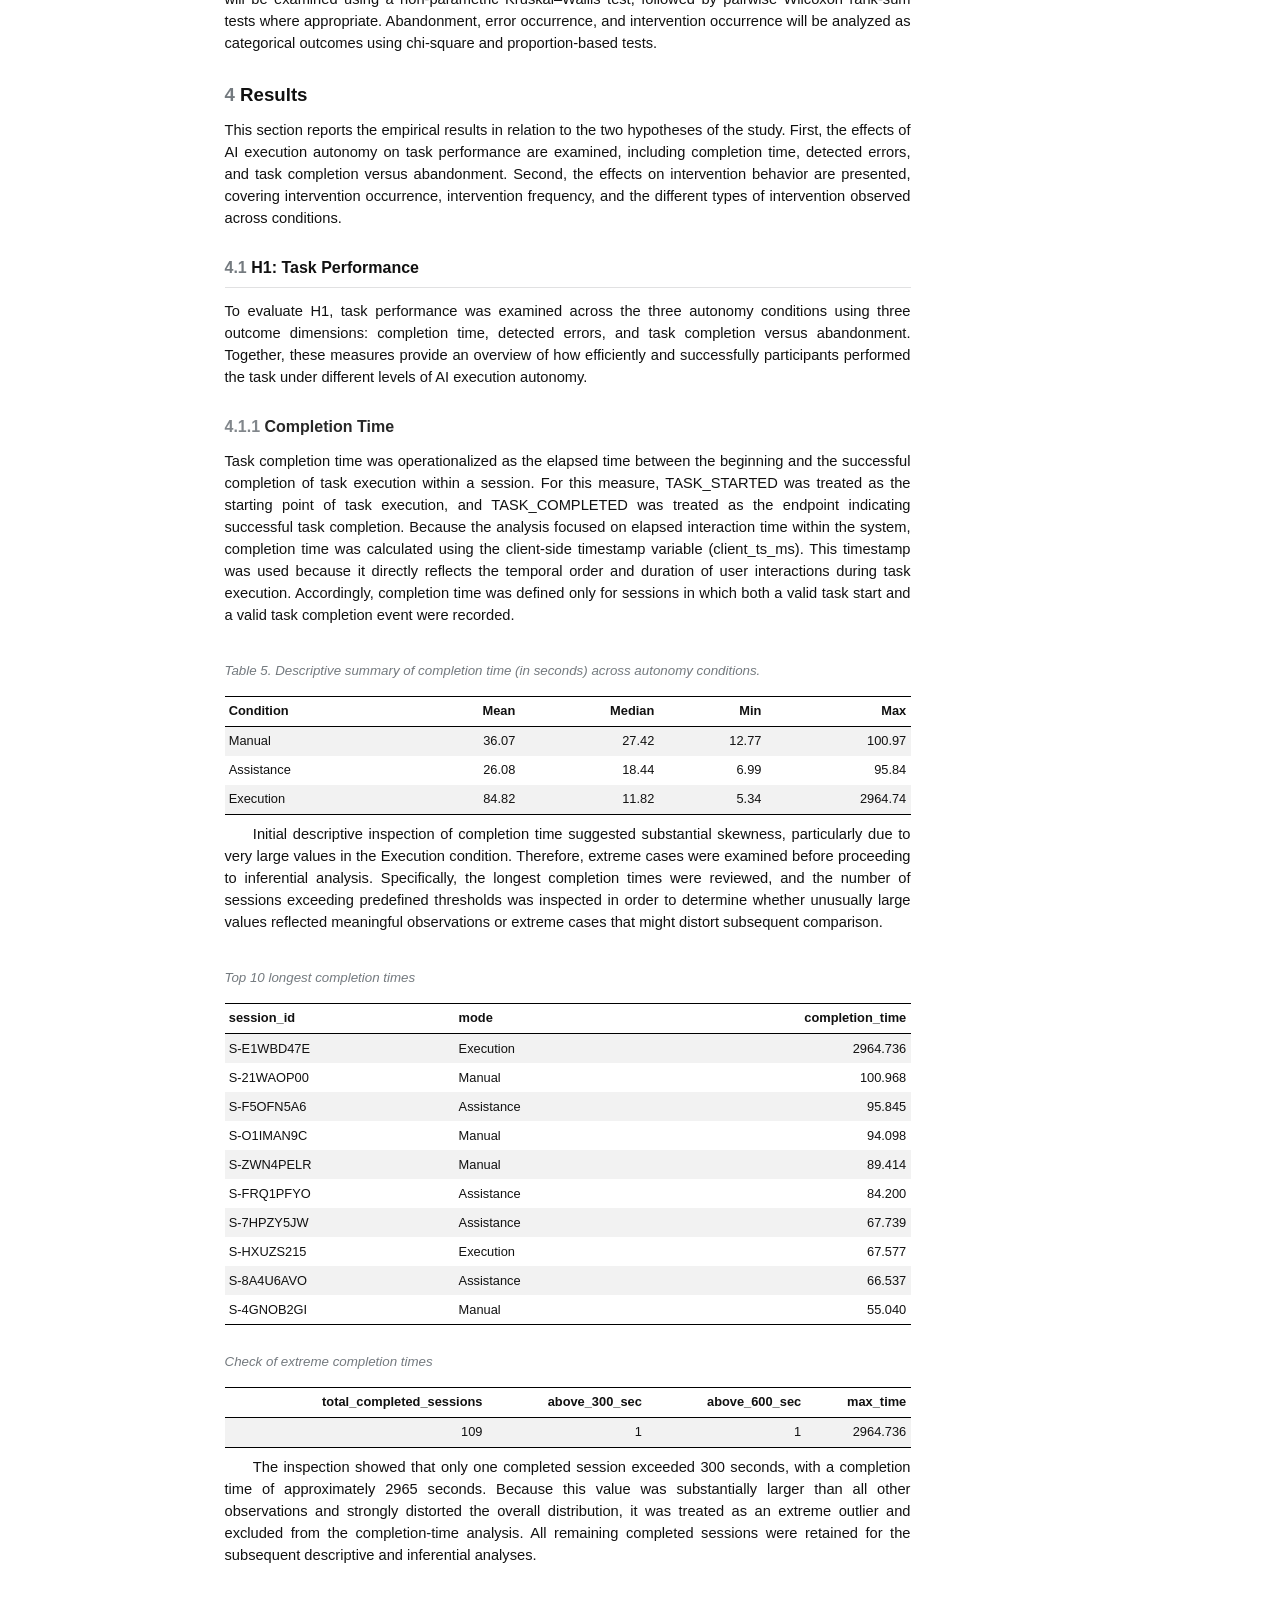
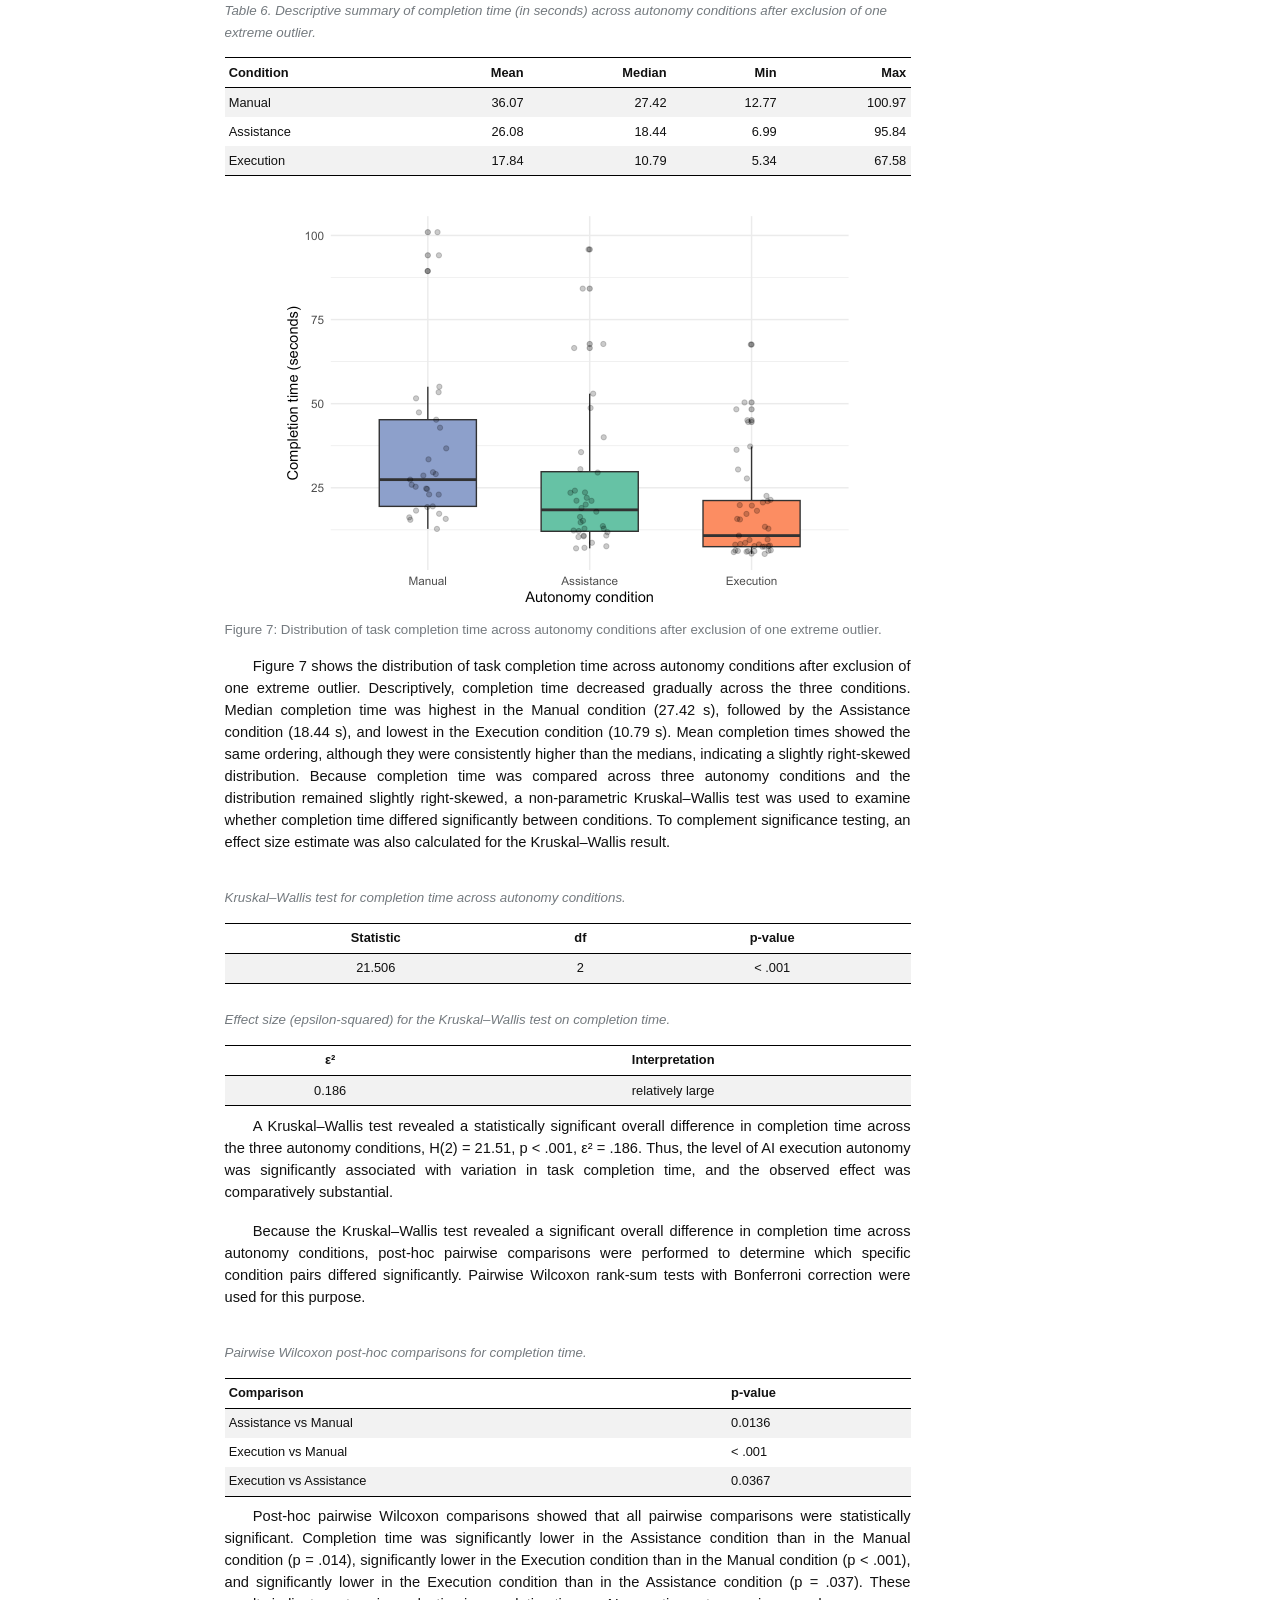
==== commit ea7d839f: "Add Open Interactive Dashboard button to navbar" ====
--- a/index.html
+++ b/index.html
@@ -145,7 +145,7 @@
 </div>
 </div>
 <div style="margin-bottom: 2rem;">
-<p><a href="https://uwlzwc-ladan.shinyapps.io/ai-autonomy-analysis/" target="_blank" style="display:inline-block; padding: 0.5rem 1.1rem; background:#1f4e79; color:#fff;
+<p><a href="https://lqasemzadeh.github.io/ai-autonomy-dashboard/" target="_blank" style="display:inline-block; padding: 0.5rem 1.1rem; background:#1f4e79; color:#fff;
           border-radius:4px; font-size:11pt; text-decoration:none; font-family:Arial,sans-serif;"> ▶&nbsp; Open Interactive Dashboard </a></p>
 </div>
 <section id="summary" class="level1 unnumbered">
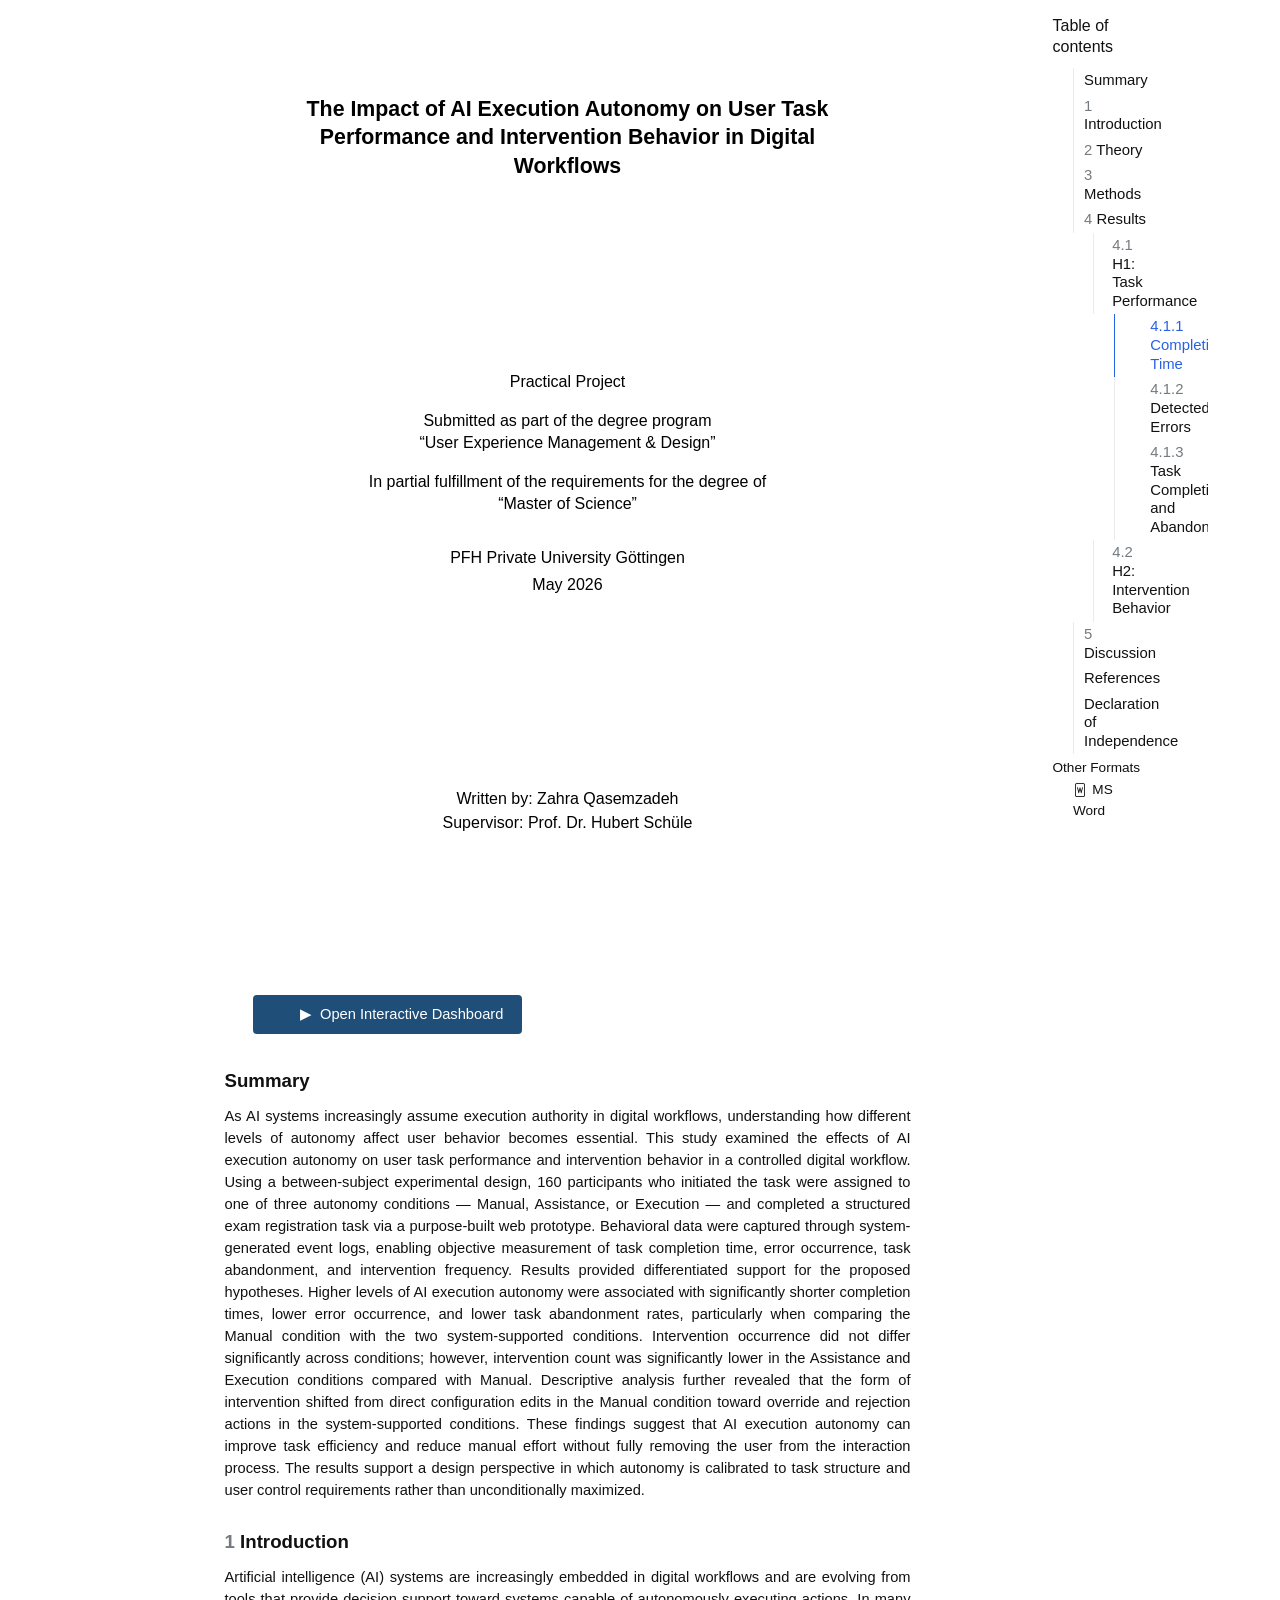
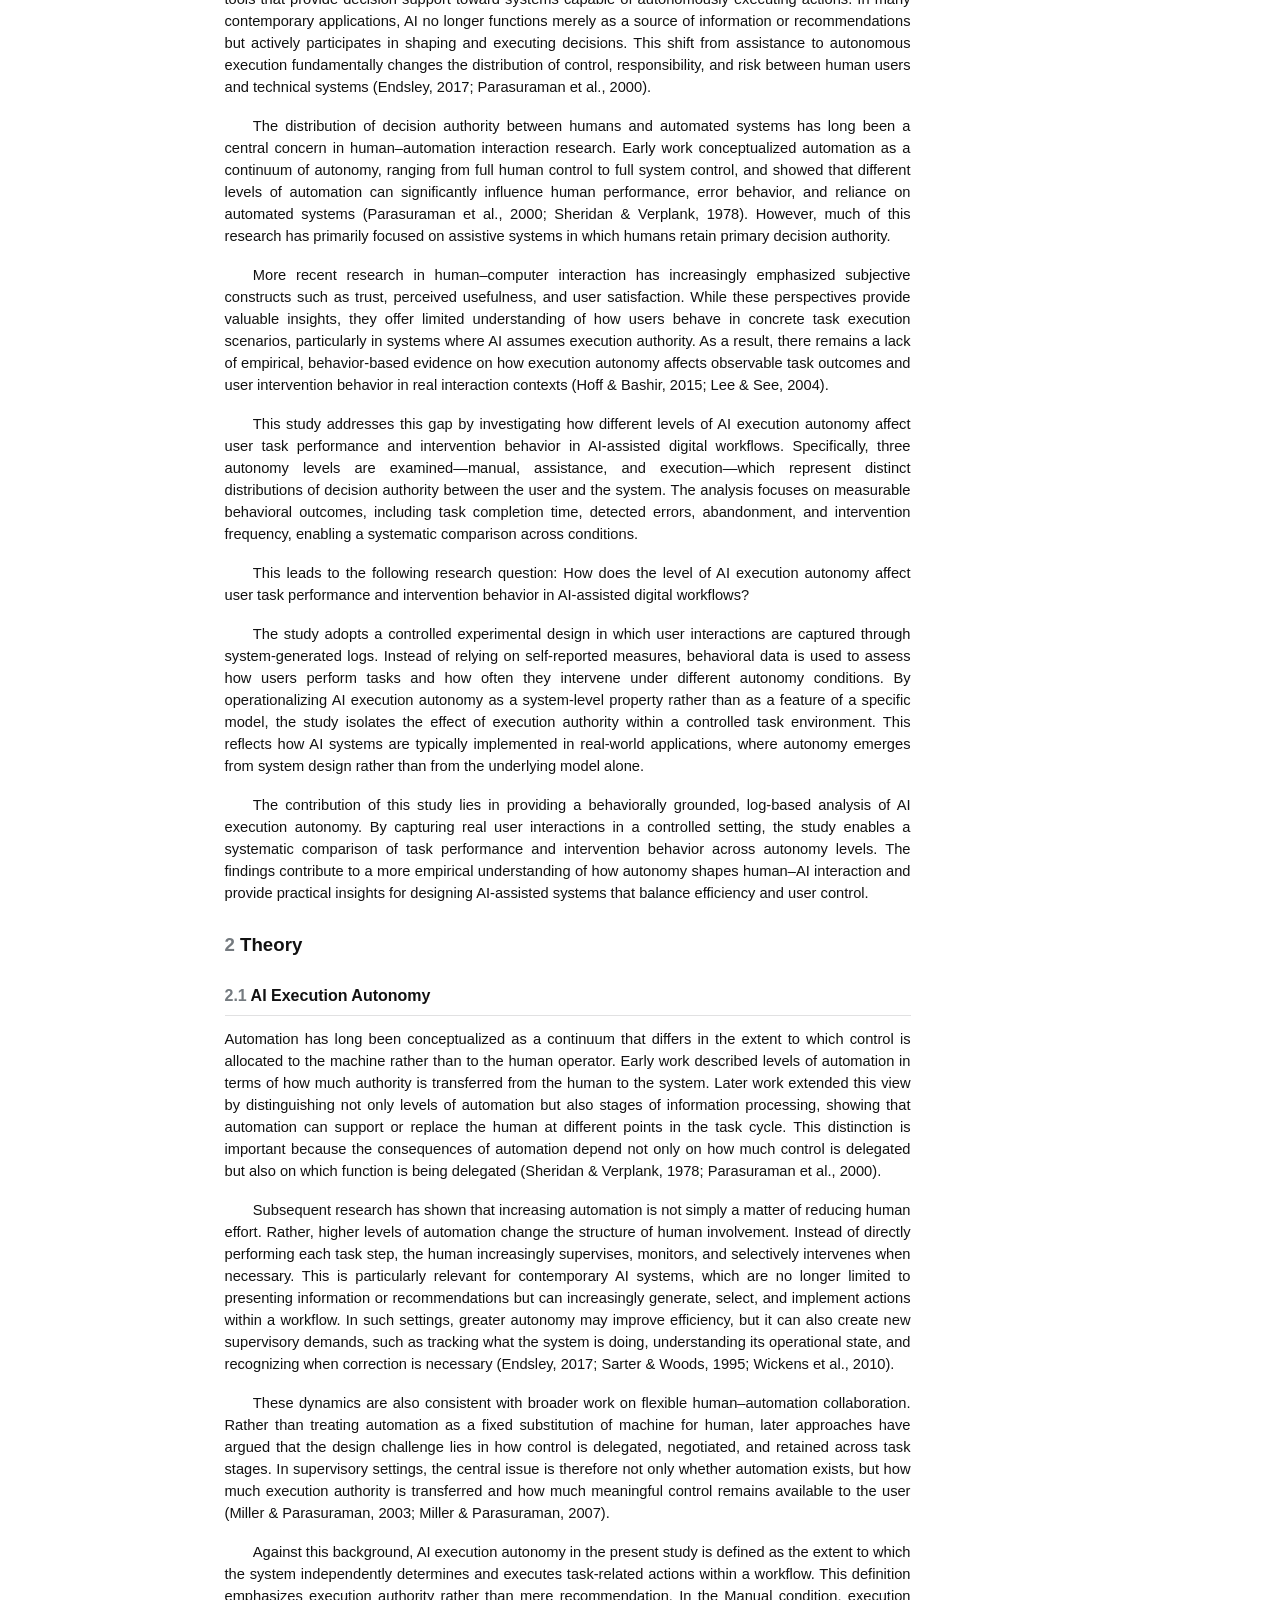
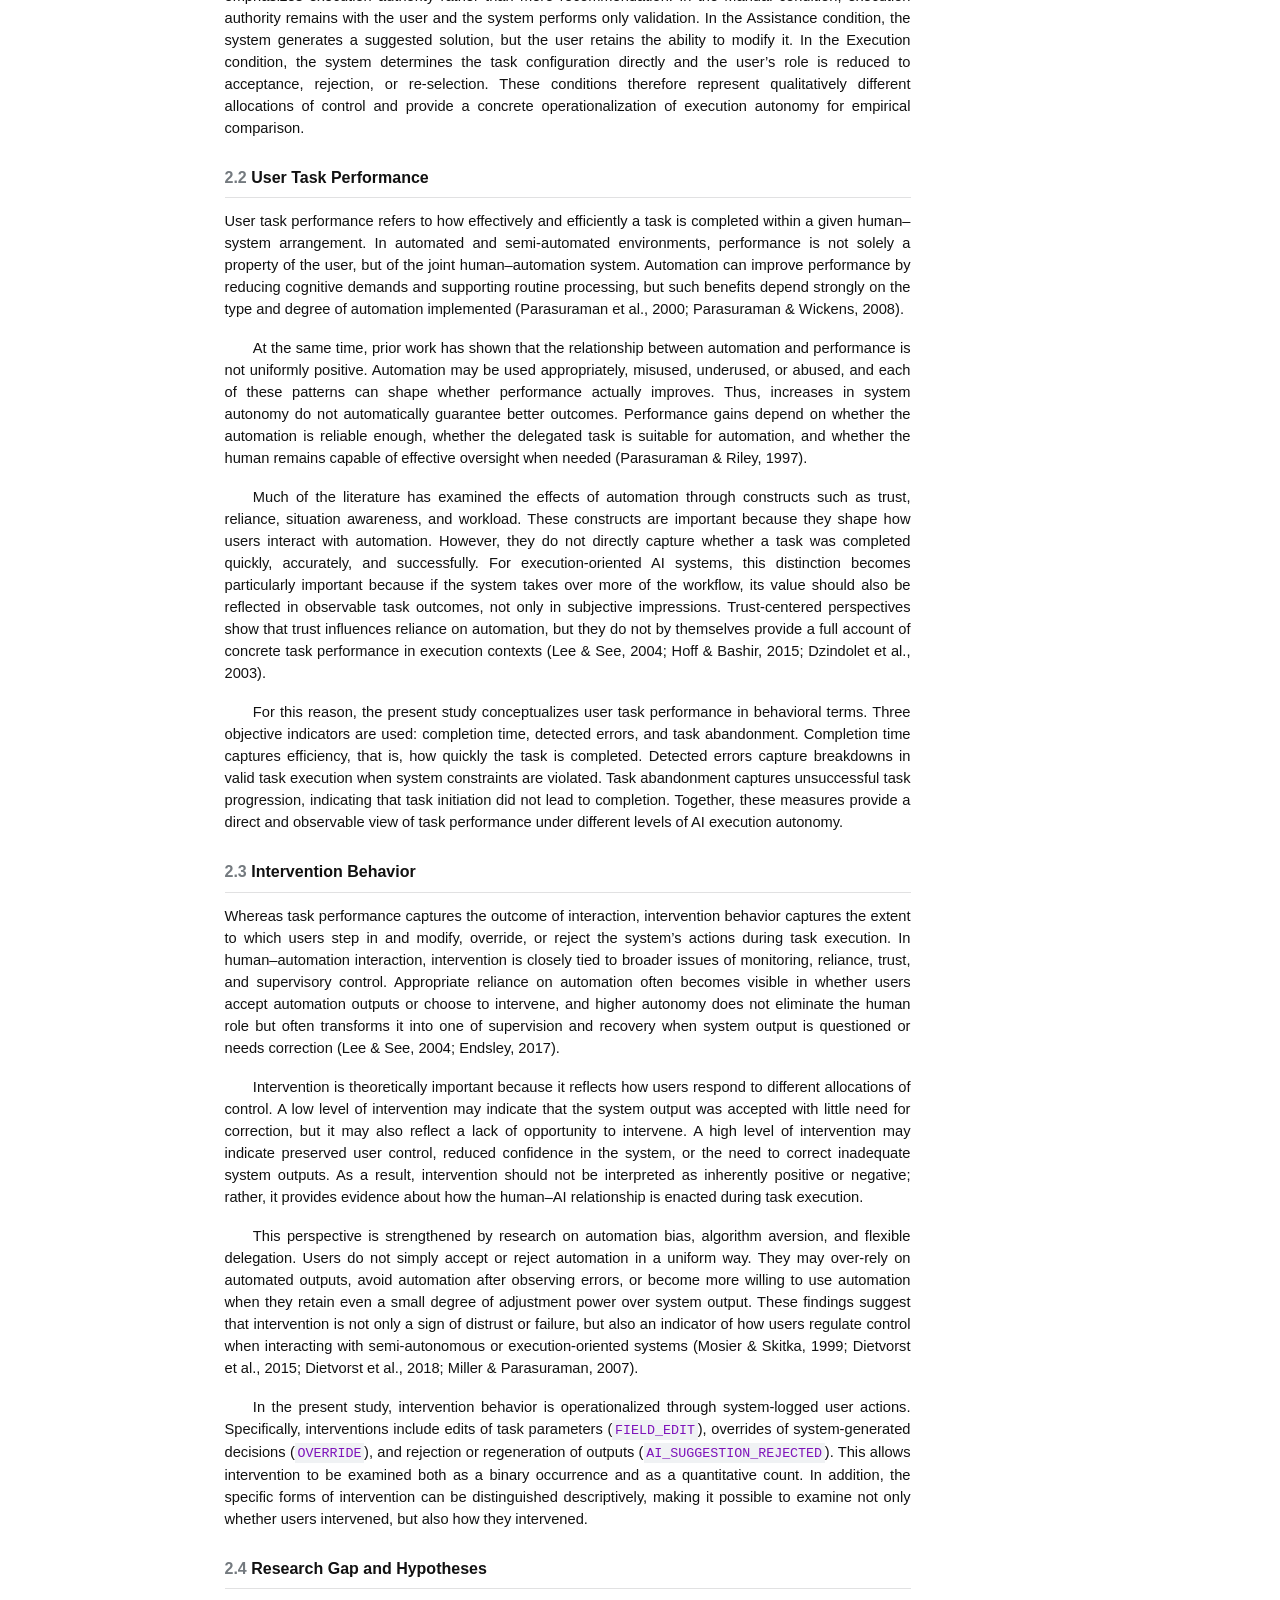
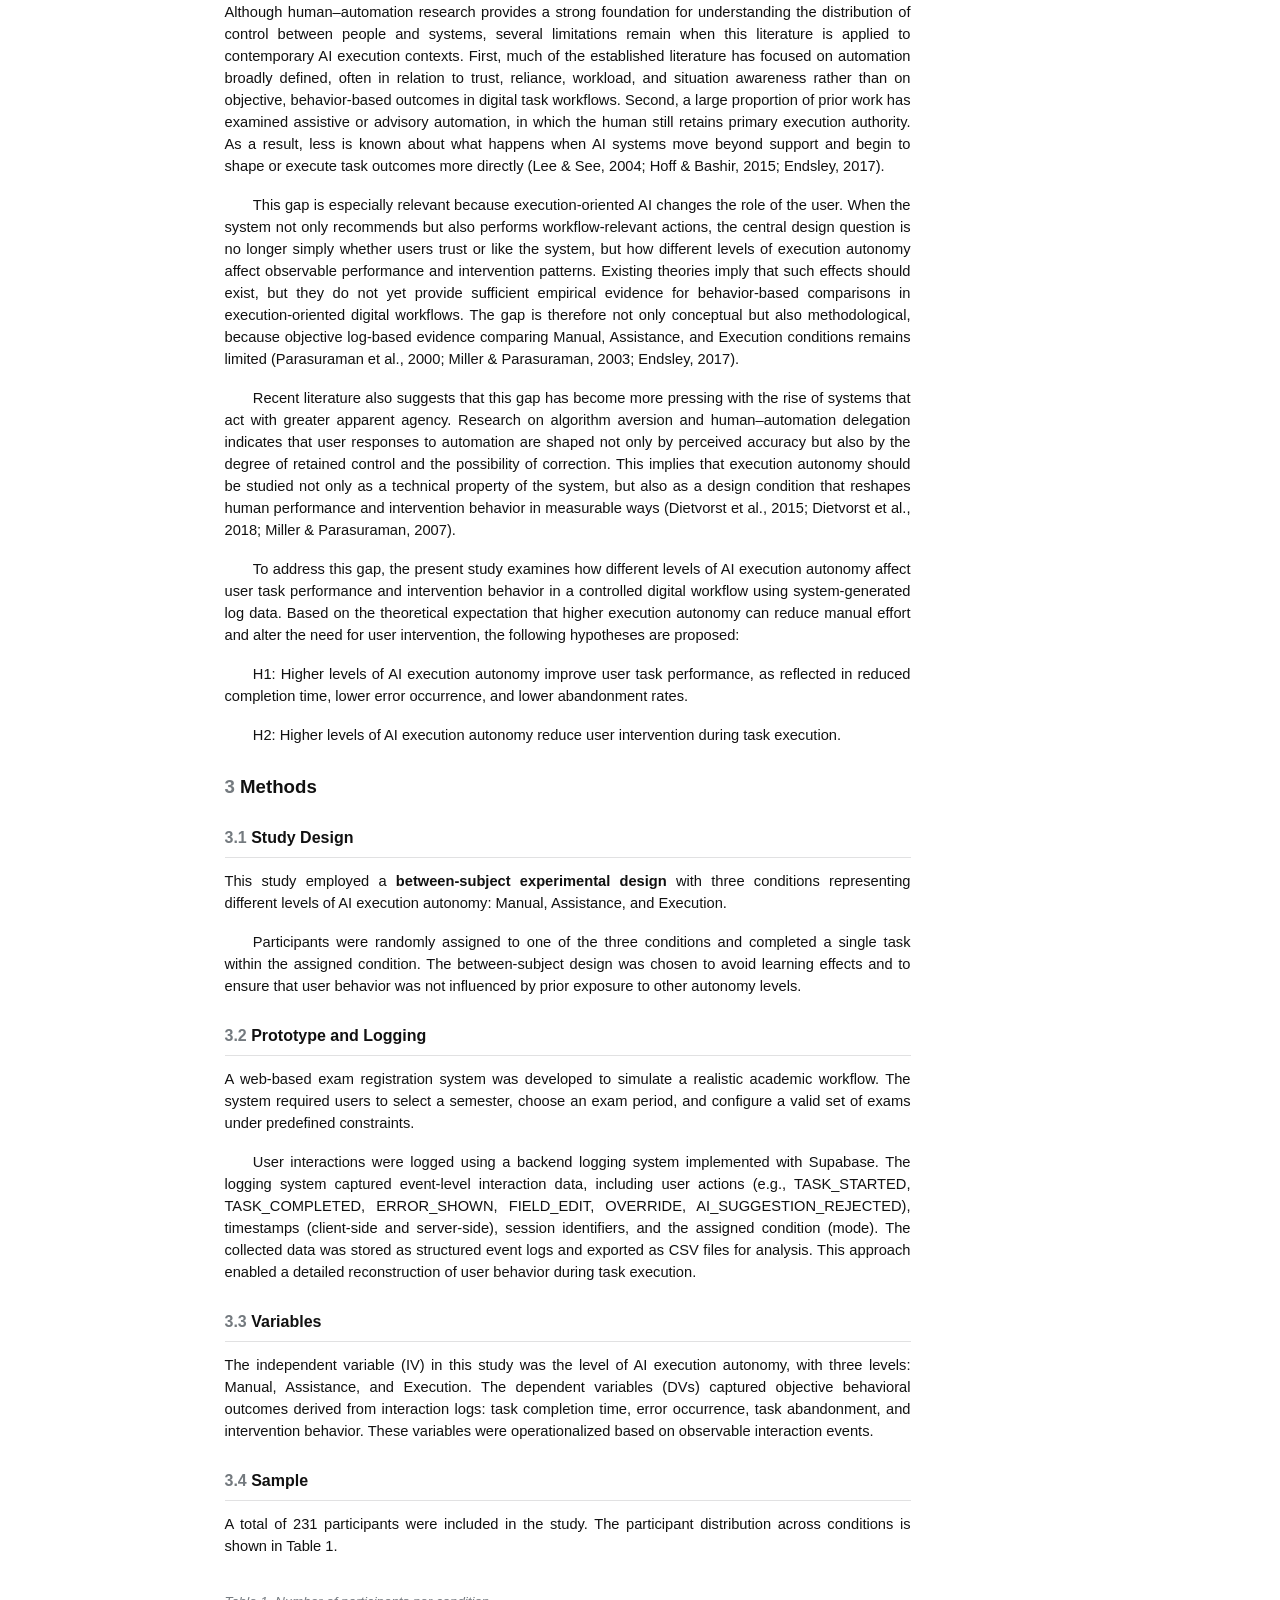
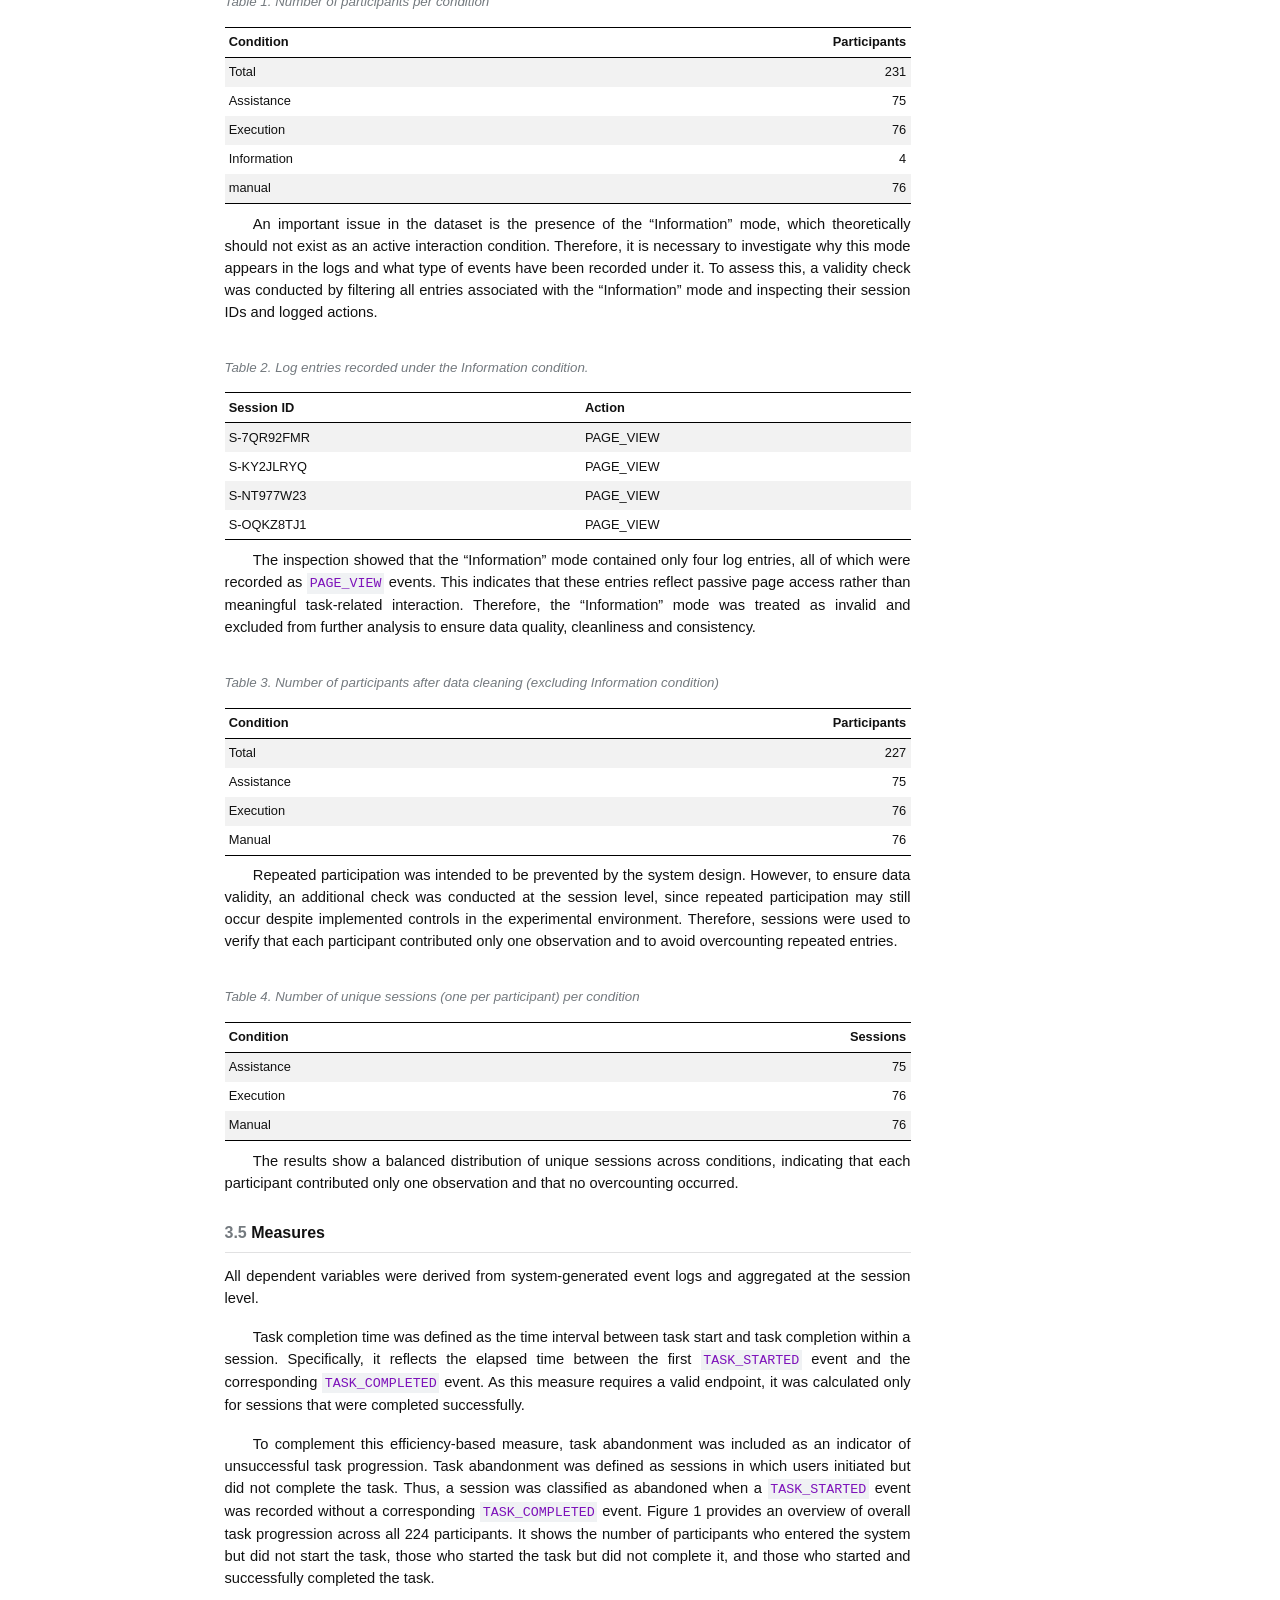
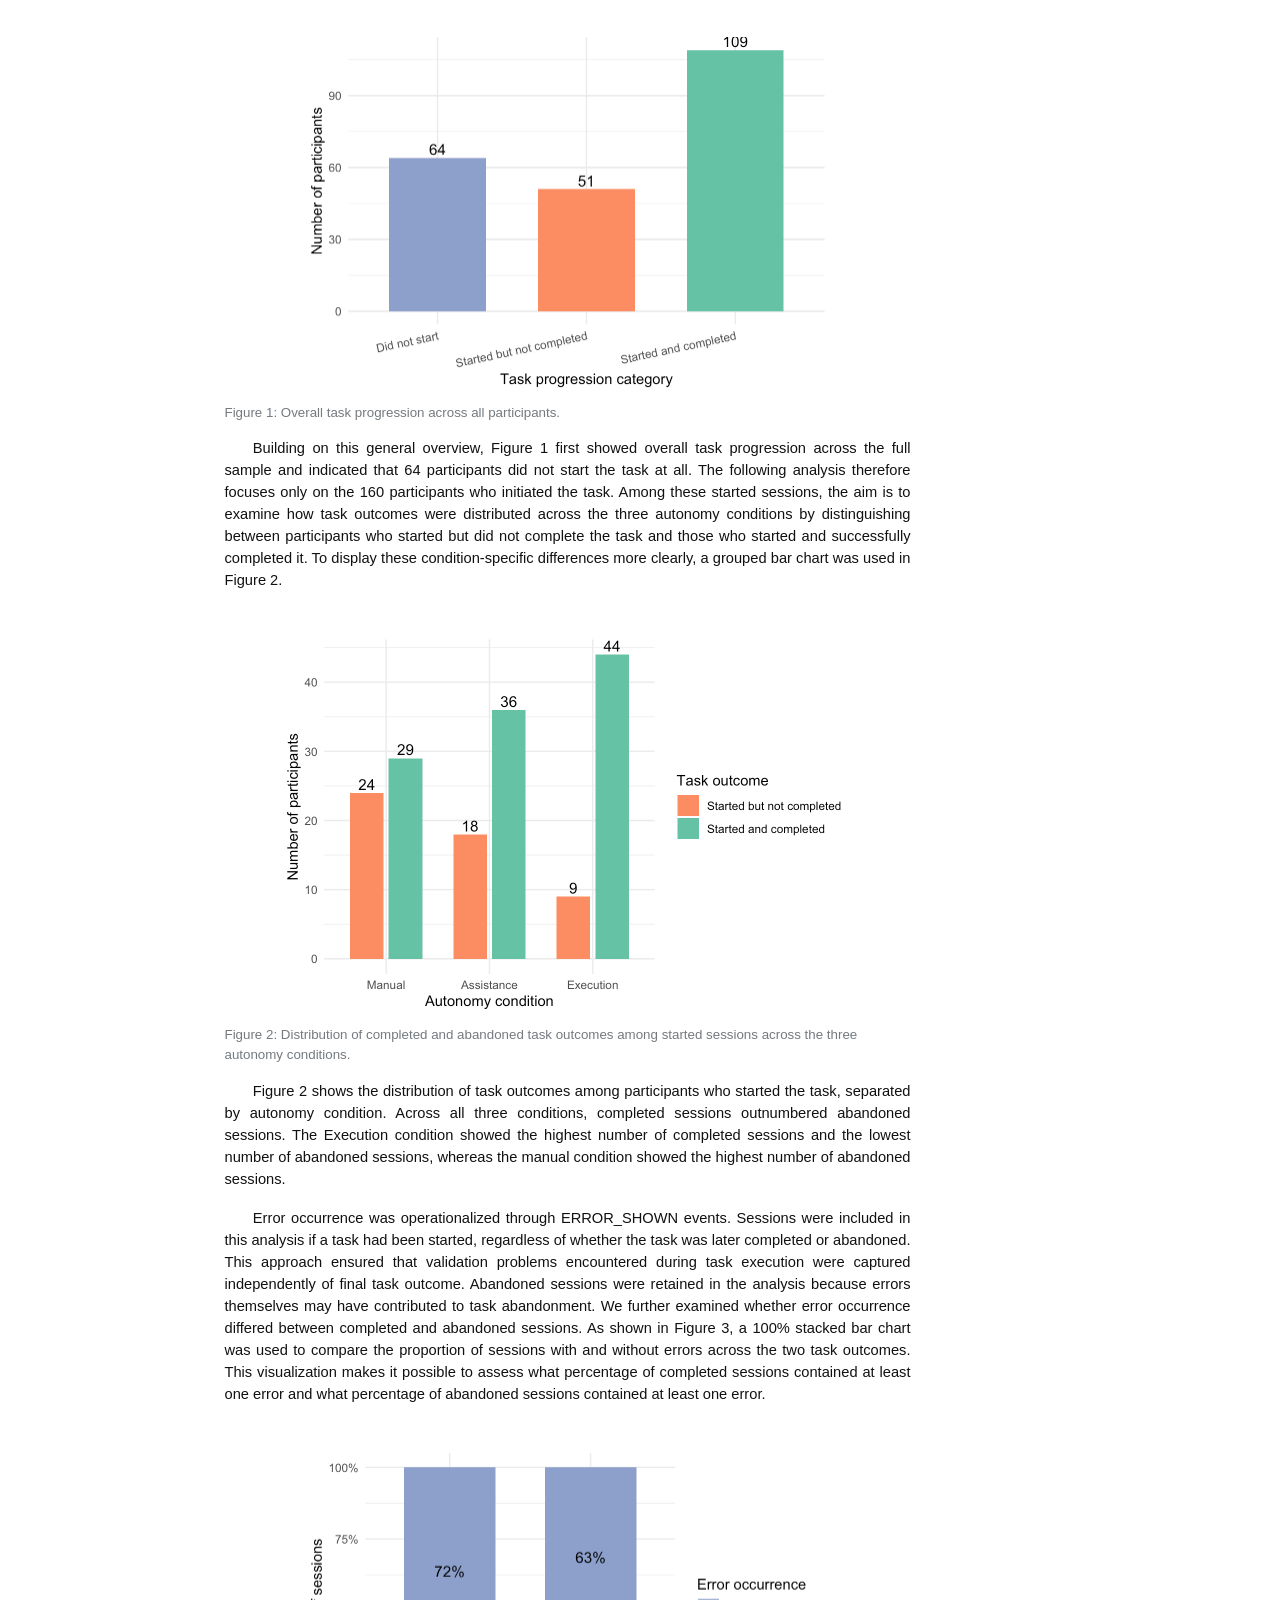
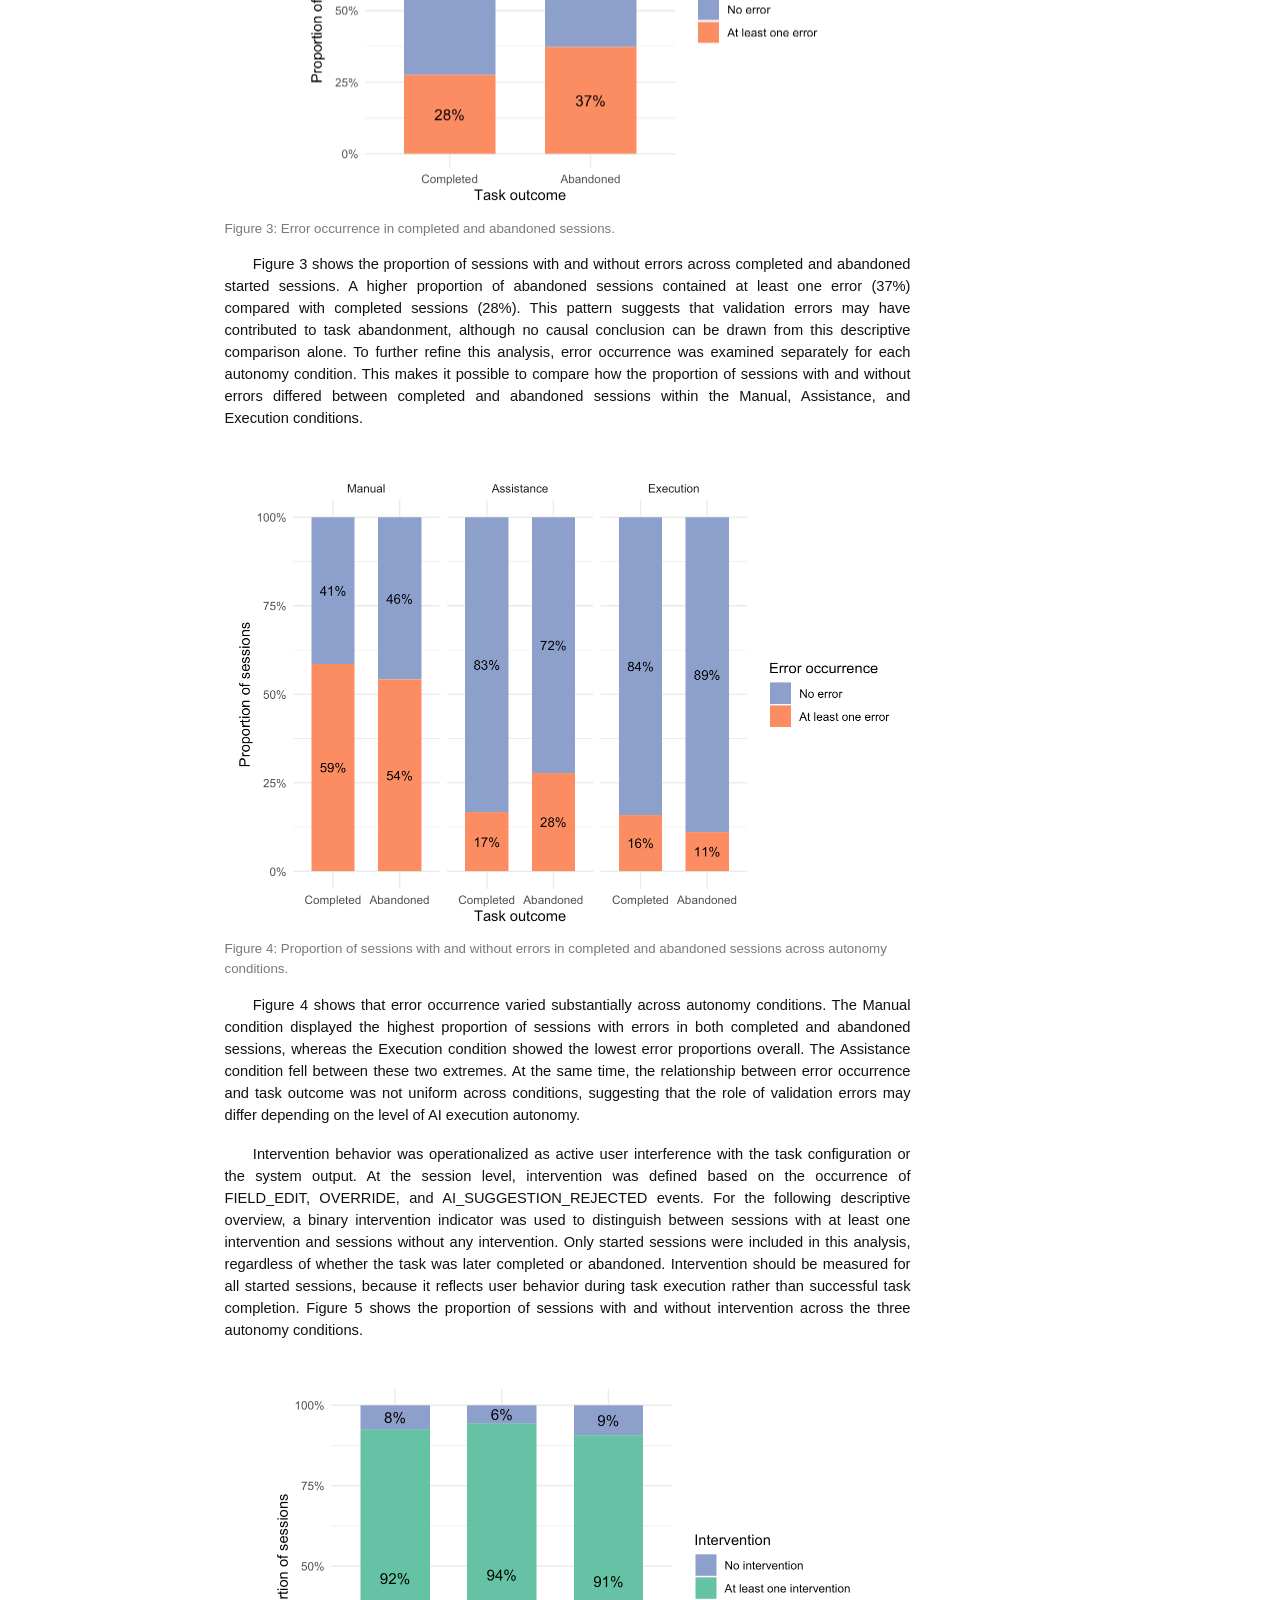
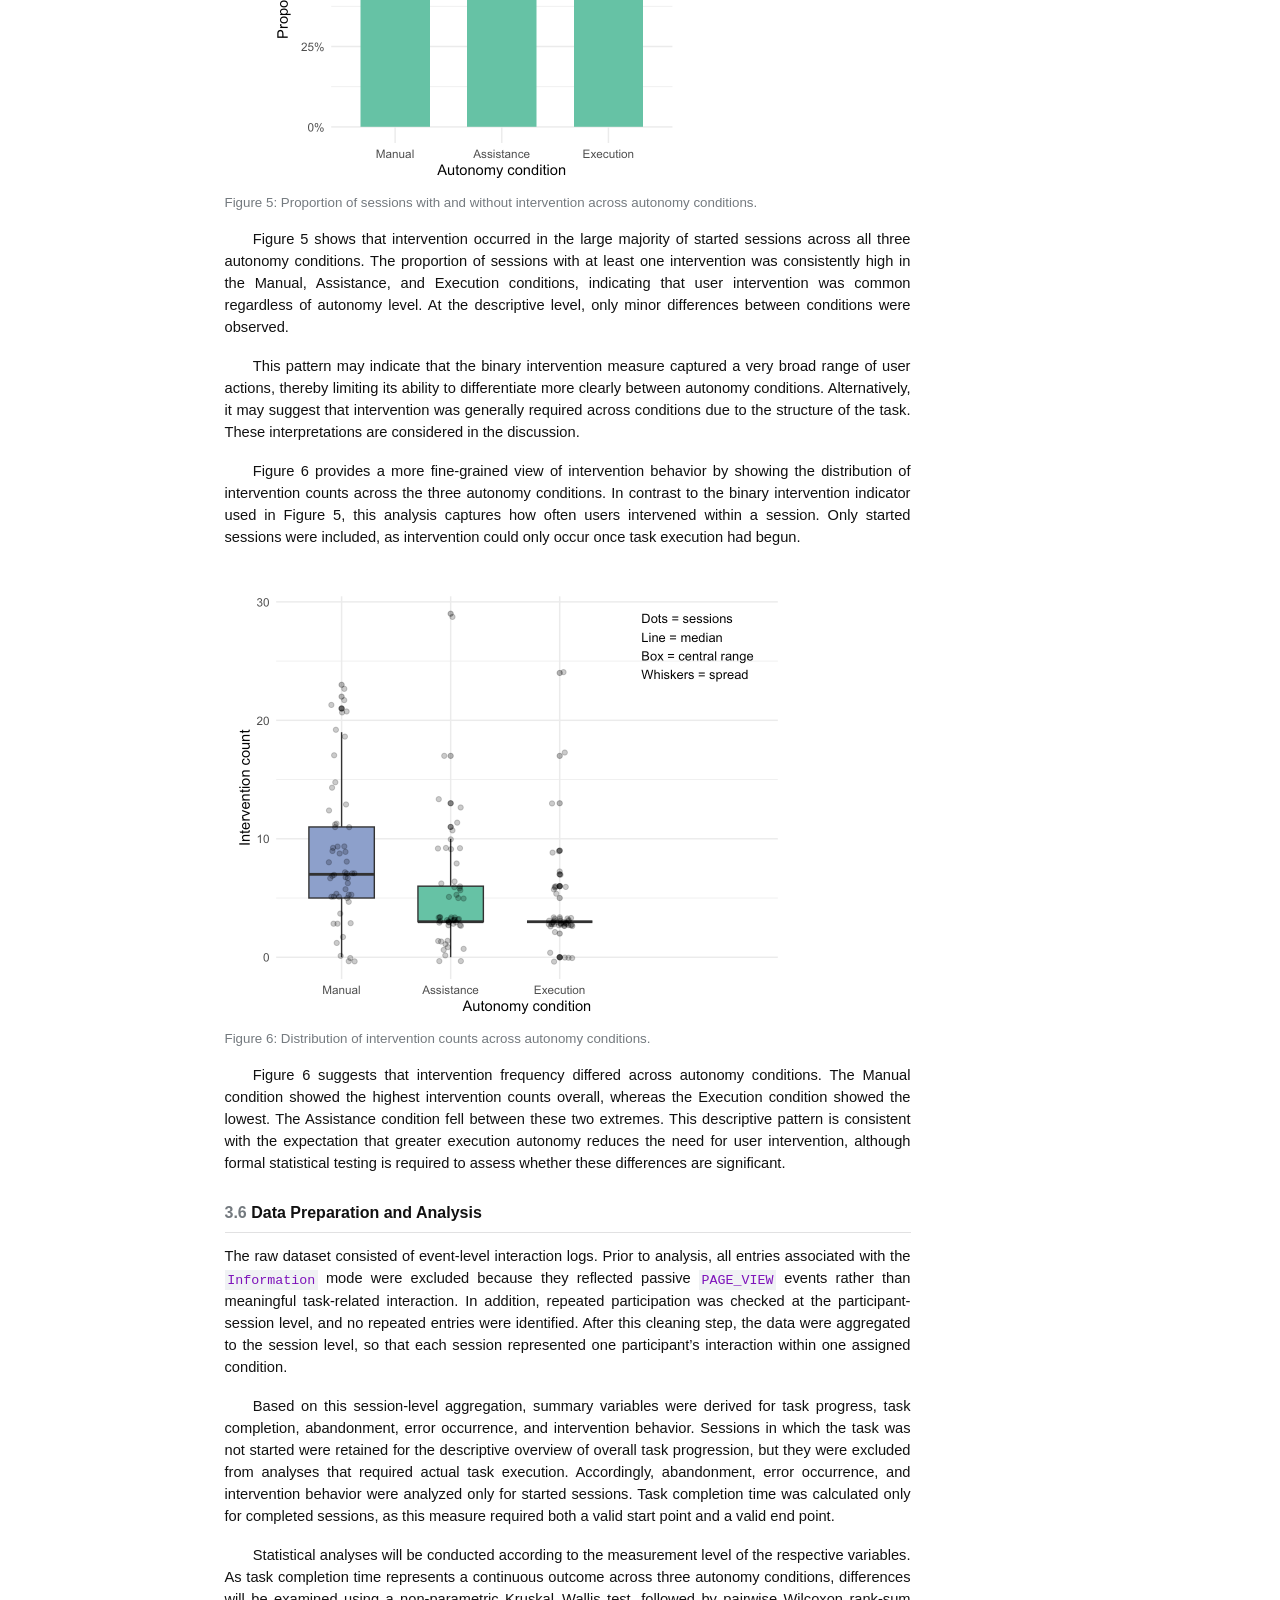
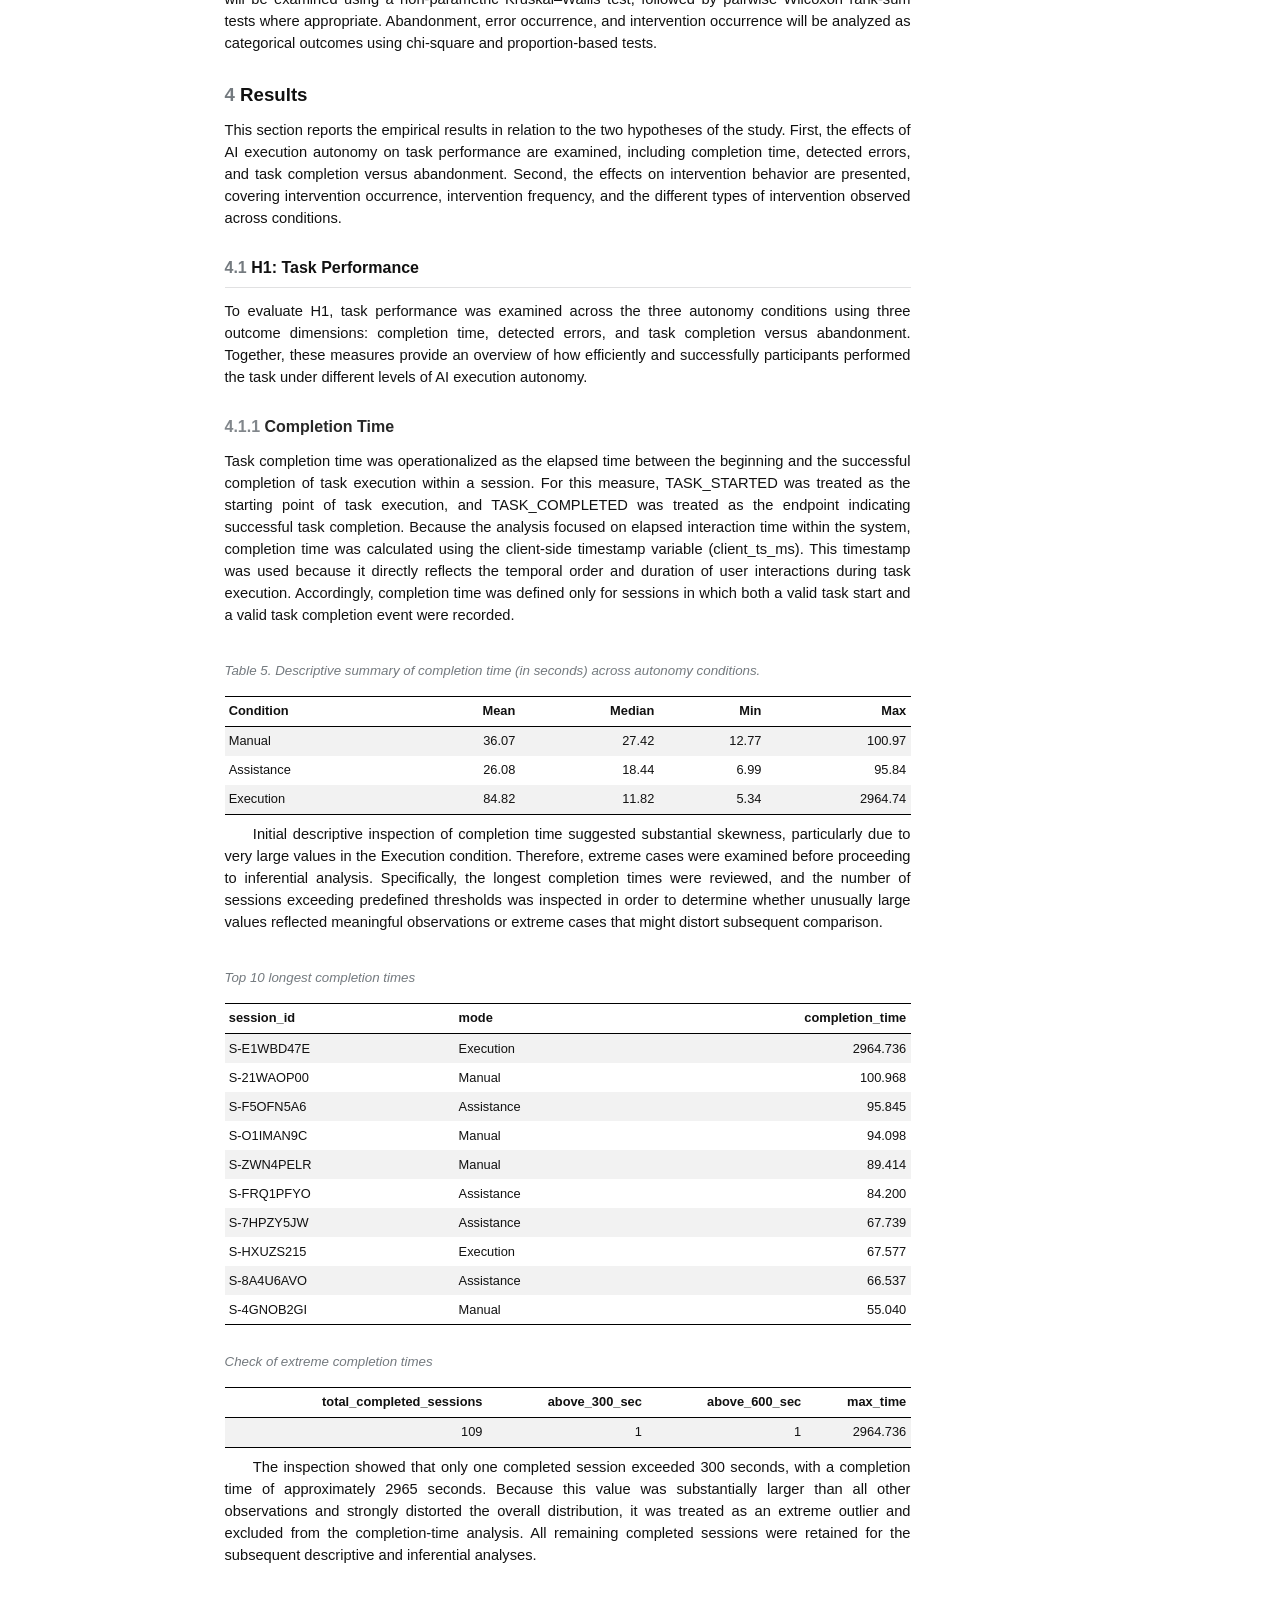
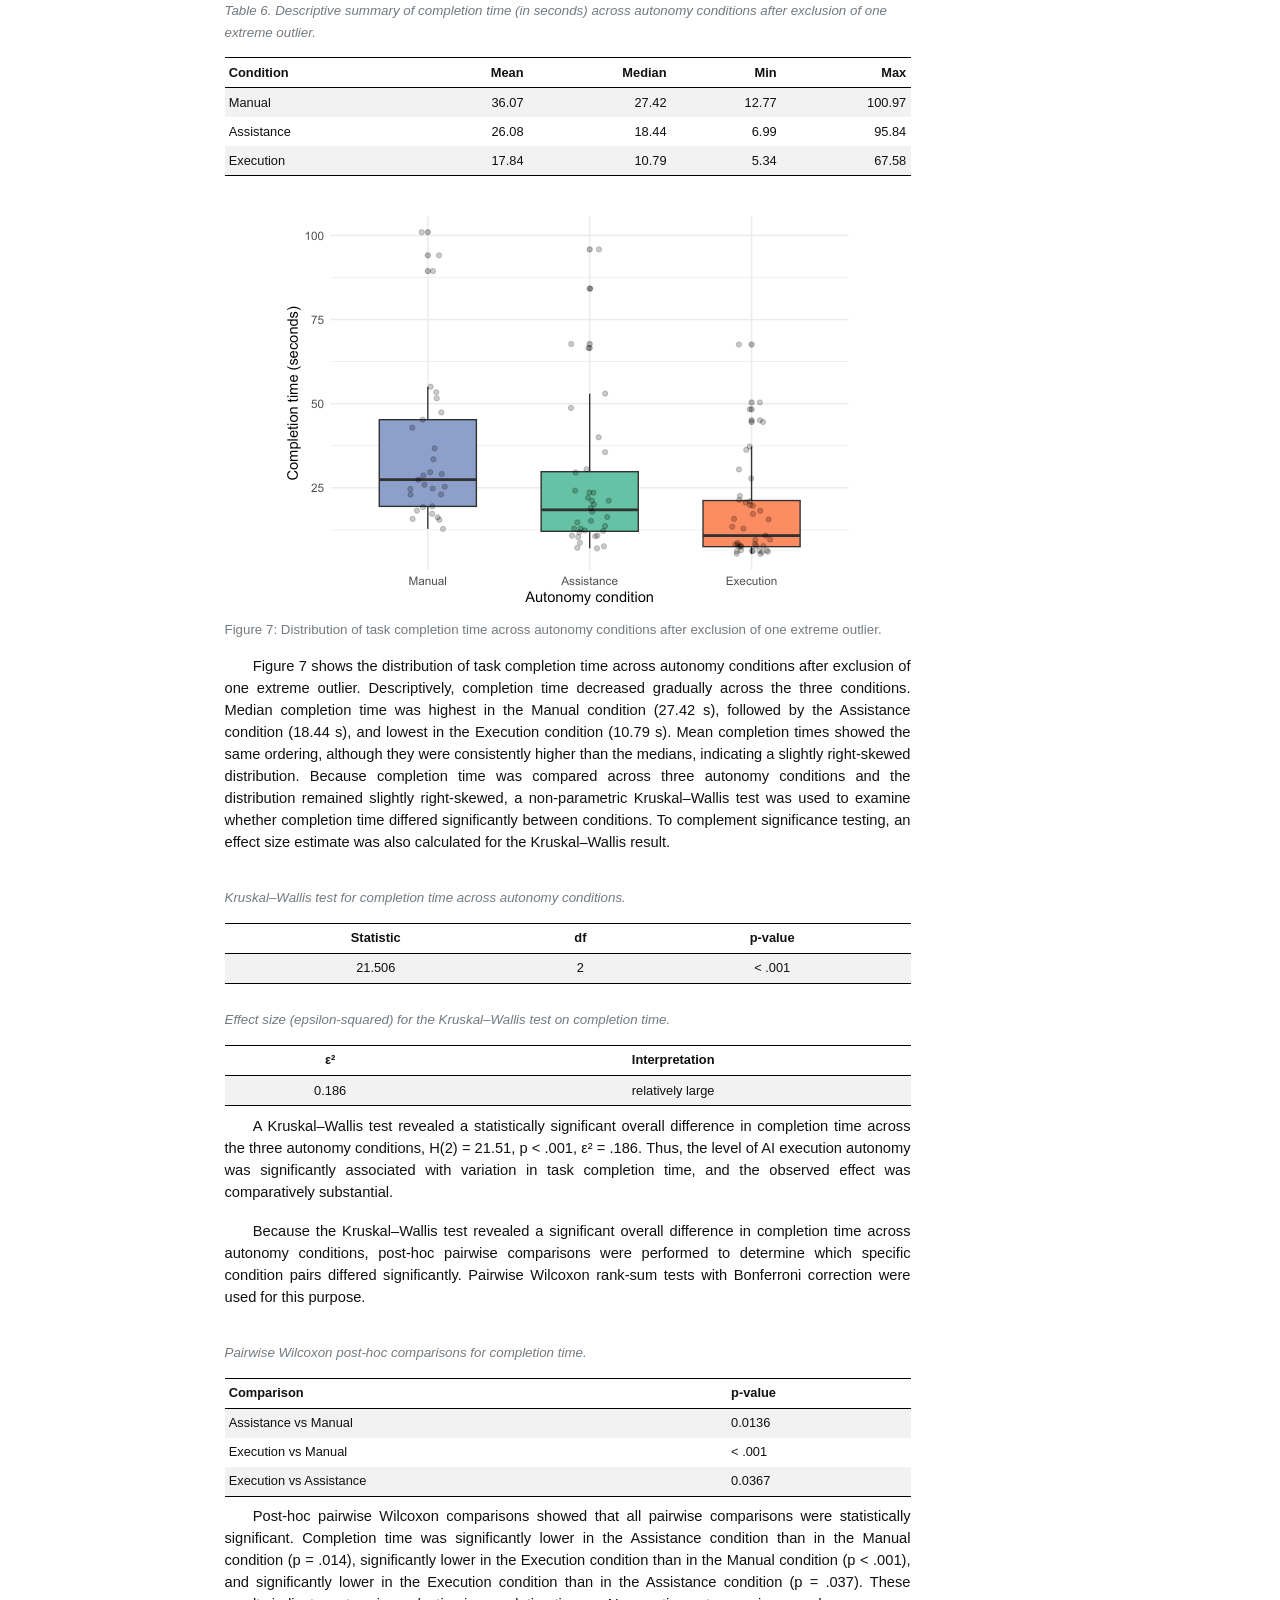
==== commit 86b8b8ff: "execution" ====
--- a/index.html
+++ b/index.html
@@ -1124,13 +1124,16 @@
 <img src="ai-execution-autonomy-analysis_files/figure-html/fig-intervention-types-h2-1.png" class="img-fluid figure-img" width="672">
 </div>
 <figcaption class="quarto-float-caption-bottom quarto-float-caption quarto-float-fig" id="fig-intervention-types-h2-caption-0ceaefa1-69ba-4598-a22c-09a6ac19f8ca">
-Figure&nbsp;12: Proportion of started sessions containing each behavioral intervention type across autonomy conditions. Intervention types are defined by what users were structurally able to do in each condition. Direct Editing was not available in the Execution condition (N/A).
+Figure&nbsp;12: Proportion of started sessions containing each behavioral intervention type across autonomy conditions. Direct Editing was not available in the Execution condition (N/A). In the Execution condition, Override includes follow-up adjustments after suggestion regeneration.
 </figcaption>
 </figure>
 </div>
 </div>
 </div>
-<p>Figure 12 shows the proportion of started sessions containing each behavioral intervention type across the three autonomy conditions. Direct Editing was available in the Manual and Assistance conditions, where it was highly prevalent (Manual: 92%, Assistance: 94%). Direct Editing was not structurally available in the Execution condition and is therefore excluded from that condition’s display. Override occurred in the Assistance (81%) and Execution (89%) conditions and was absent in the Manual condition, reflecting the fact that override behavior presupposes an AI-generated suggestion. Suggestion Rejection / Regeneration was present in both the Assistance condition (35%, via the reject action) and the Execution condition (23%, via skip/regeneration), and was absent in the Manual condition.</p>
+<p>Figure 12 shows the proportion of started sessions containing each behavioral intervention type across the three autonomy conditions. Direct Editing was available in the Manual and Assistance conditions, where it was highly prevalent (Manual: 92%; Assistance: 94%). Direct Editing was not structurally available in the Execution condition and was therefore excluded from that condition’s display.</p>
+<p>Override occurred in the Assistance (81%) and Execution (91%) conditions and was absent in the Manual condition. In the Assistance condition, override reflected explicit user modification of AI-generated suggestions. In the Execution condition, override additionally included follow-up adjustments after suggestion regeneration, such as reselecting the semester after skipping a previous suggestion.</p>
+<p>Suggestion Rejection / Regeneration was present in both the Assistance condition (35%, via the reject action) and the Execution condition (91%, via skip/regeneration), and was absent in the Manual condition.</p>
+<p>Overall, the behavioral pattern indicates that intervention remained common across autonomy conditions, but differed in form depending on the degree of AI execution autonomy. While Manual and Assistance relied strongly on direct editing, Execution interventions were concentrated around regeneration and follow-up adjustments after AI-generated suggestions.</p>
 <div class="cell">
 <div class="cell-output-display">
 <table class="caption-top table table-sm table-striped small">
